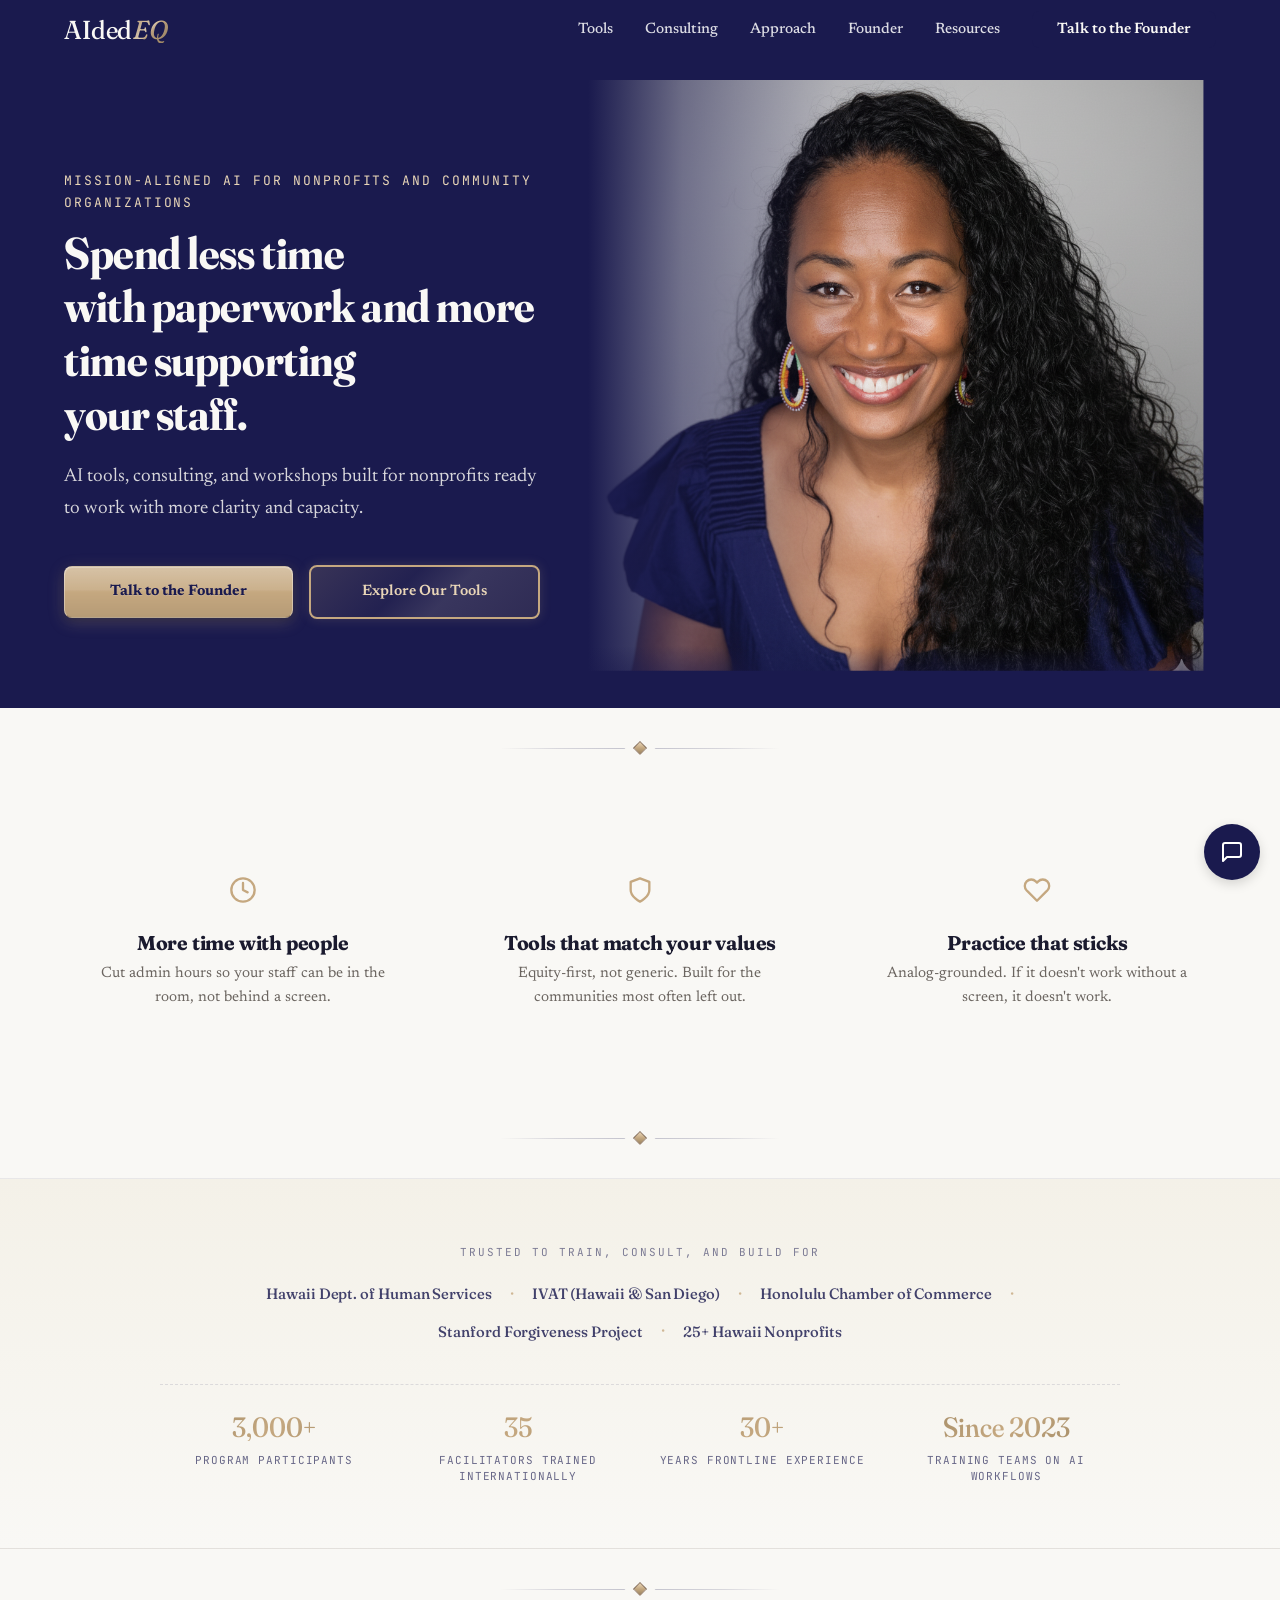
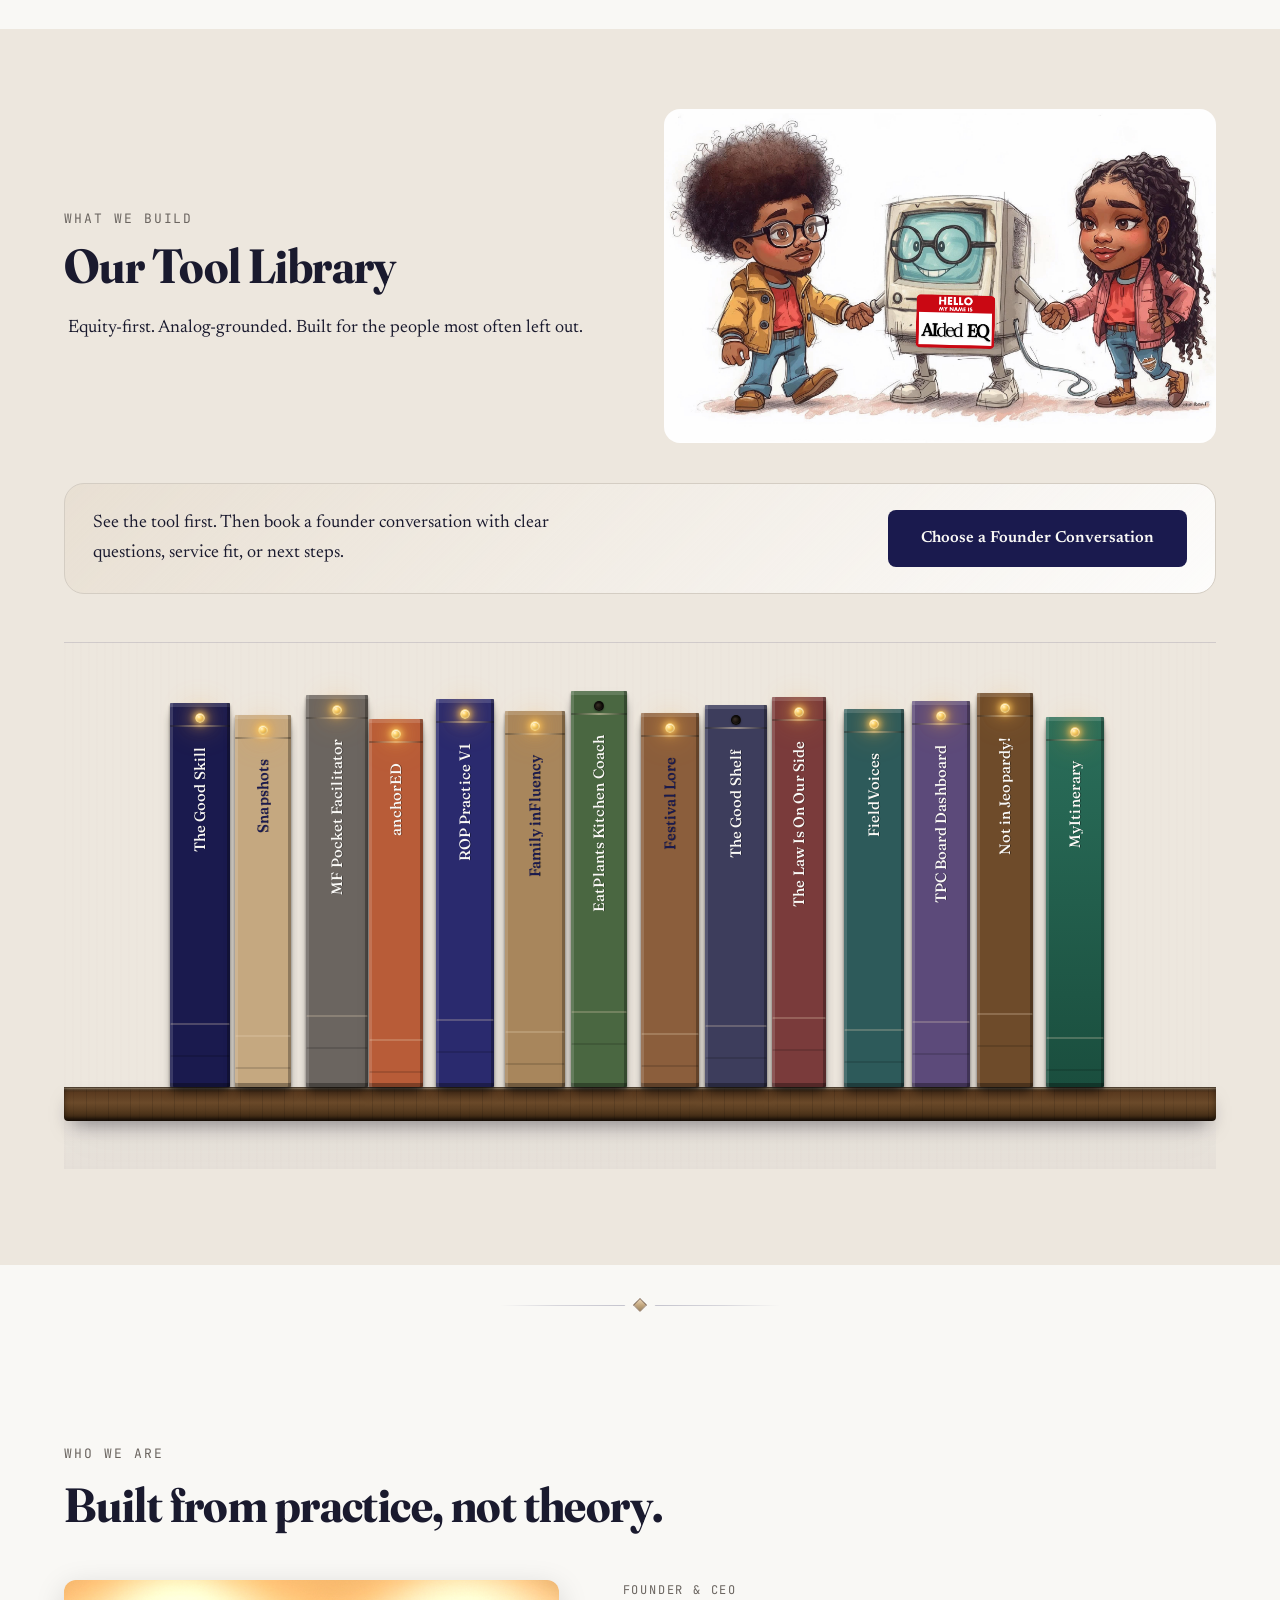
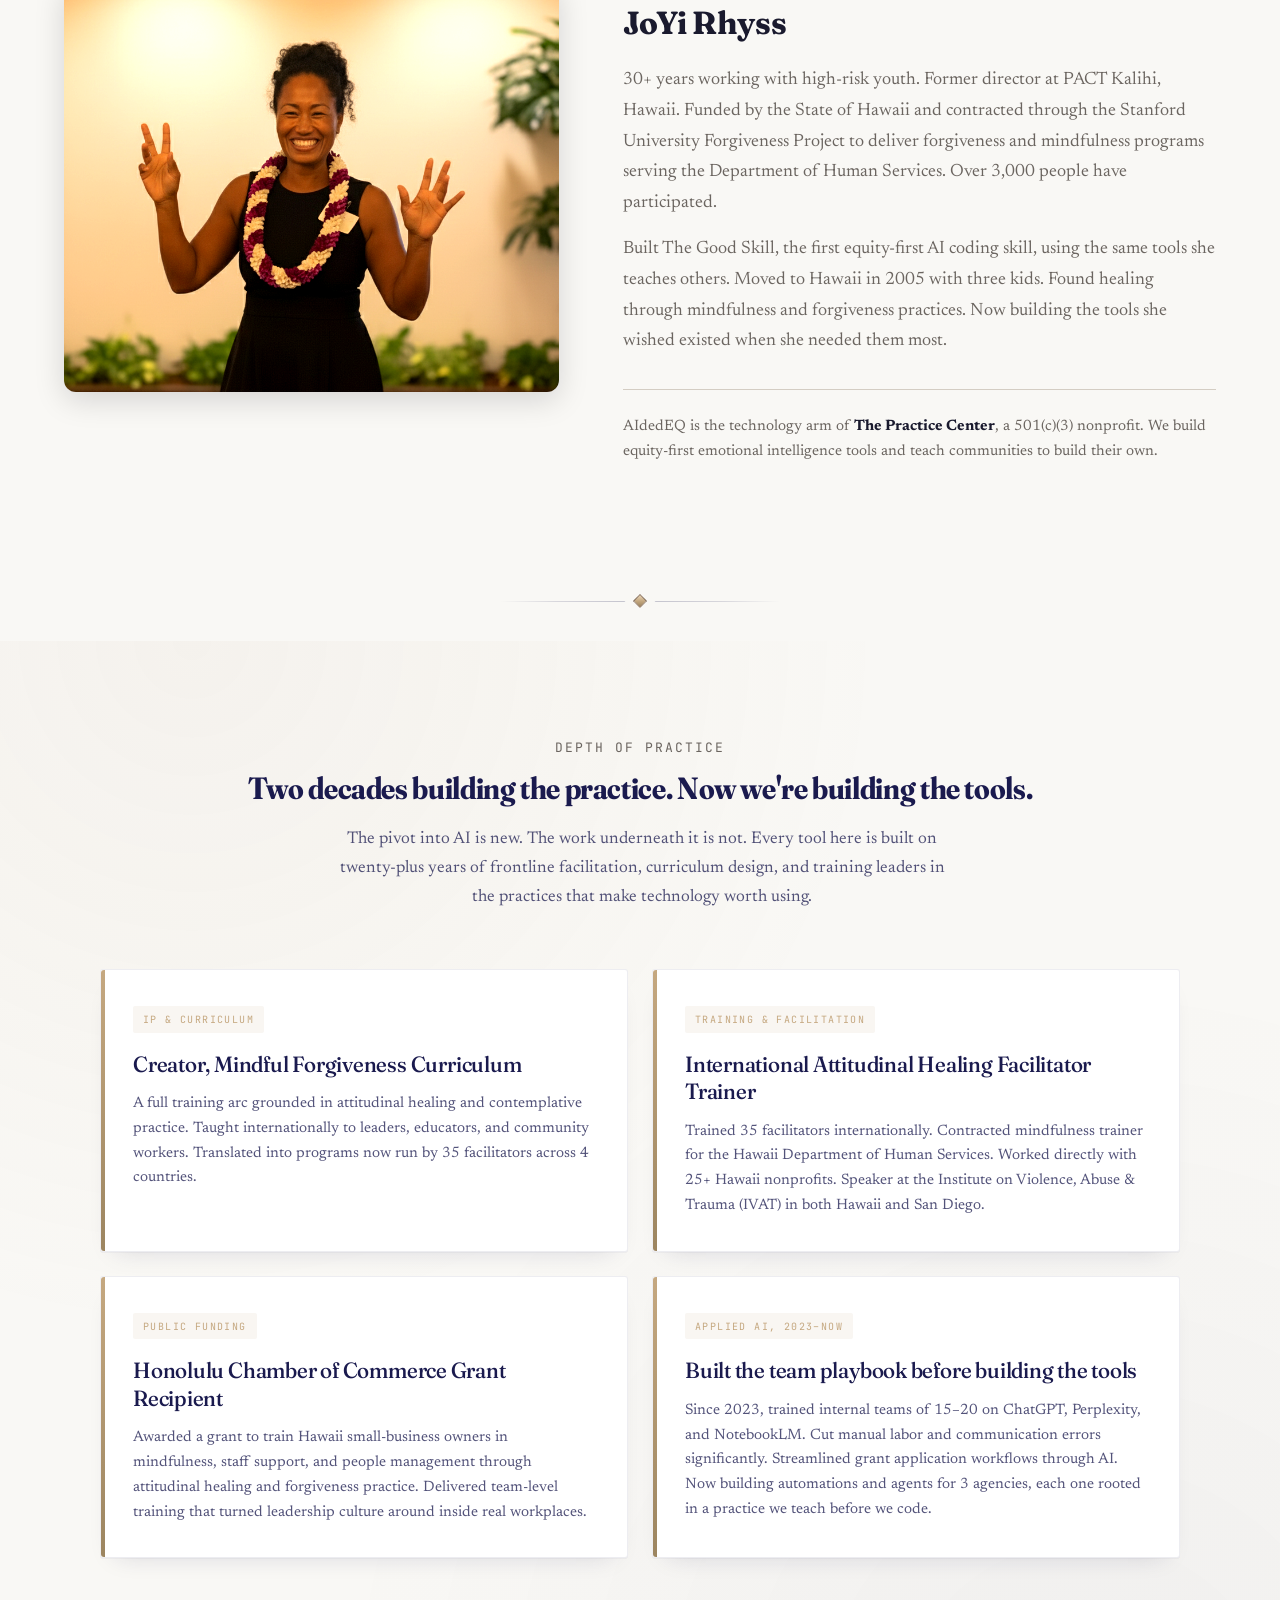
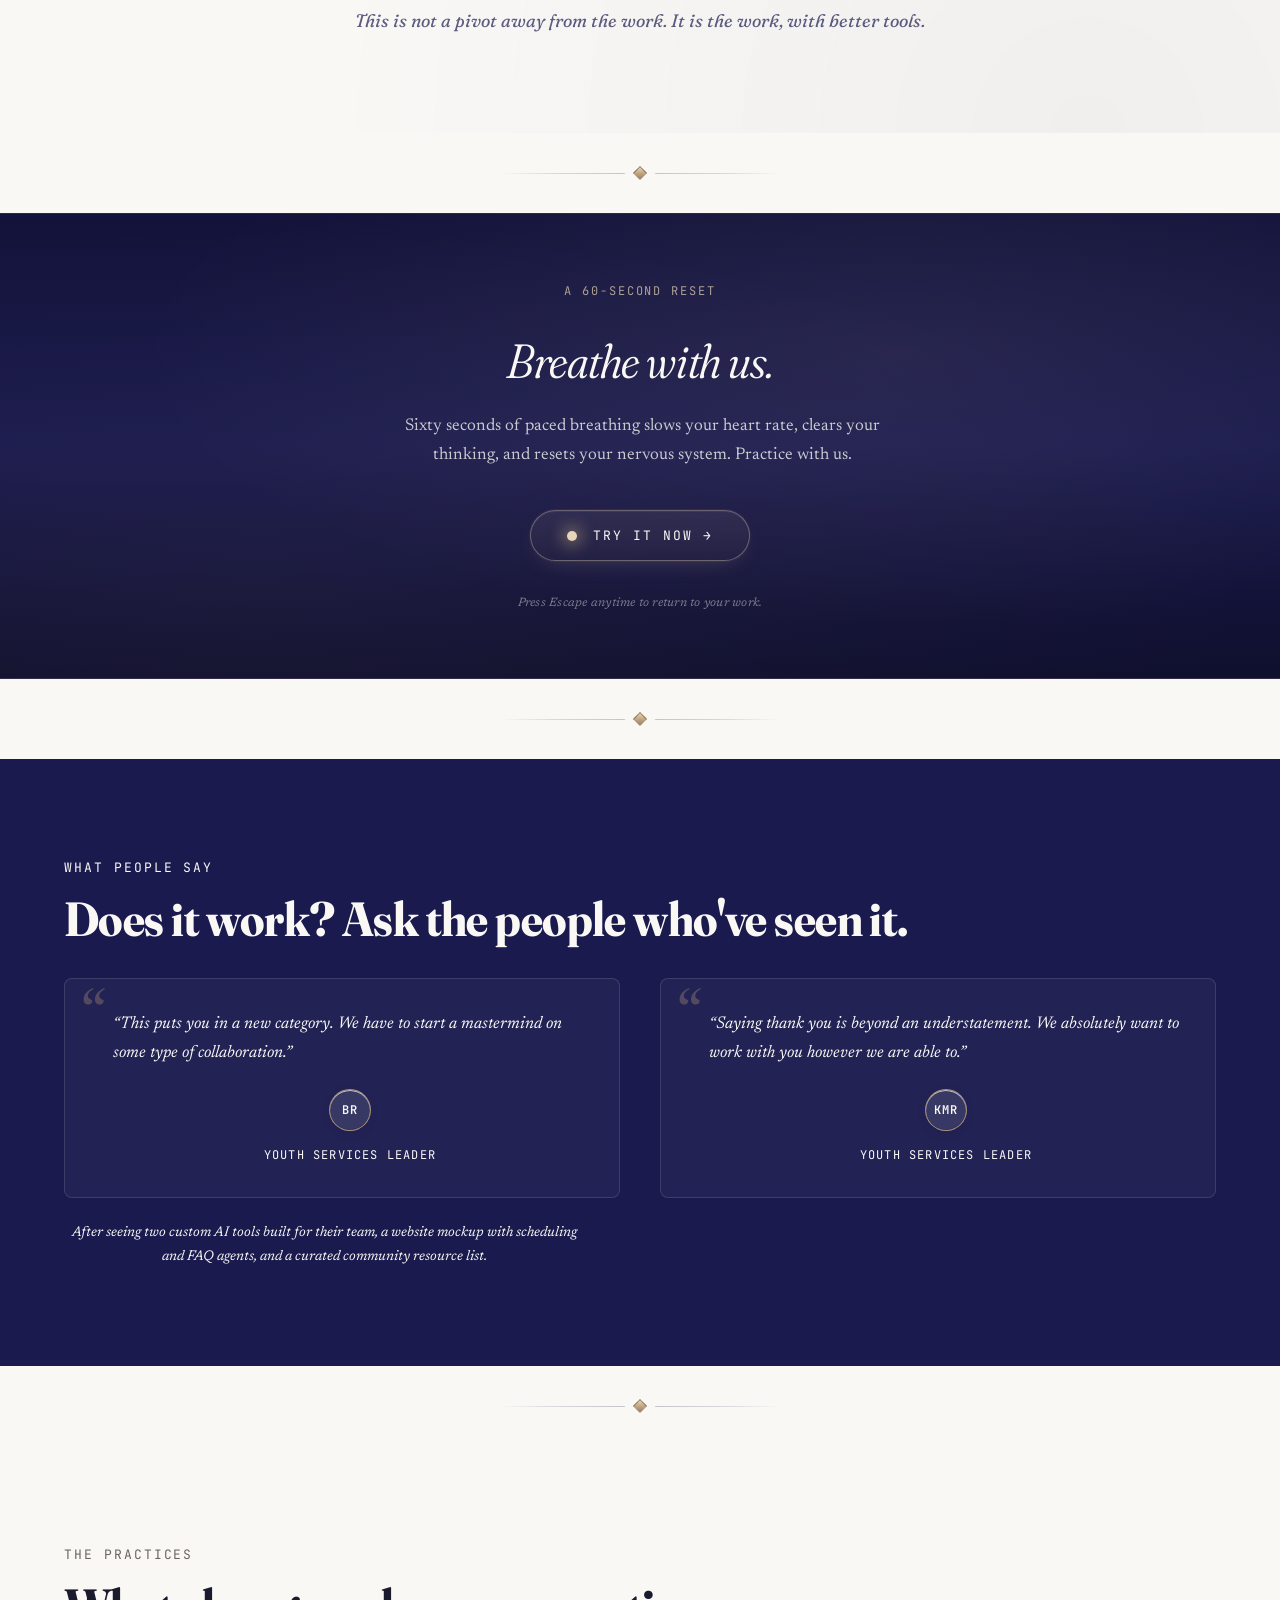
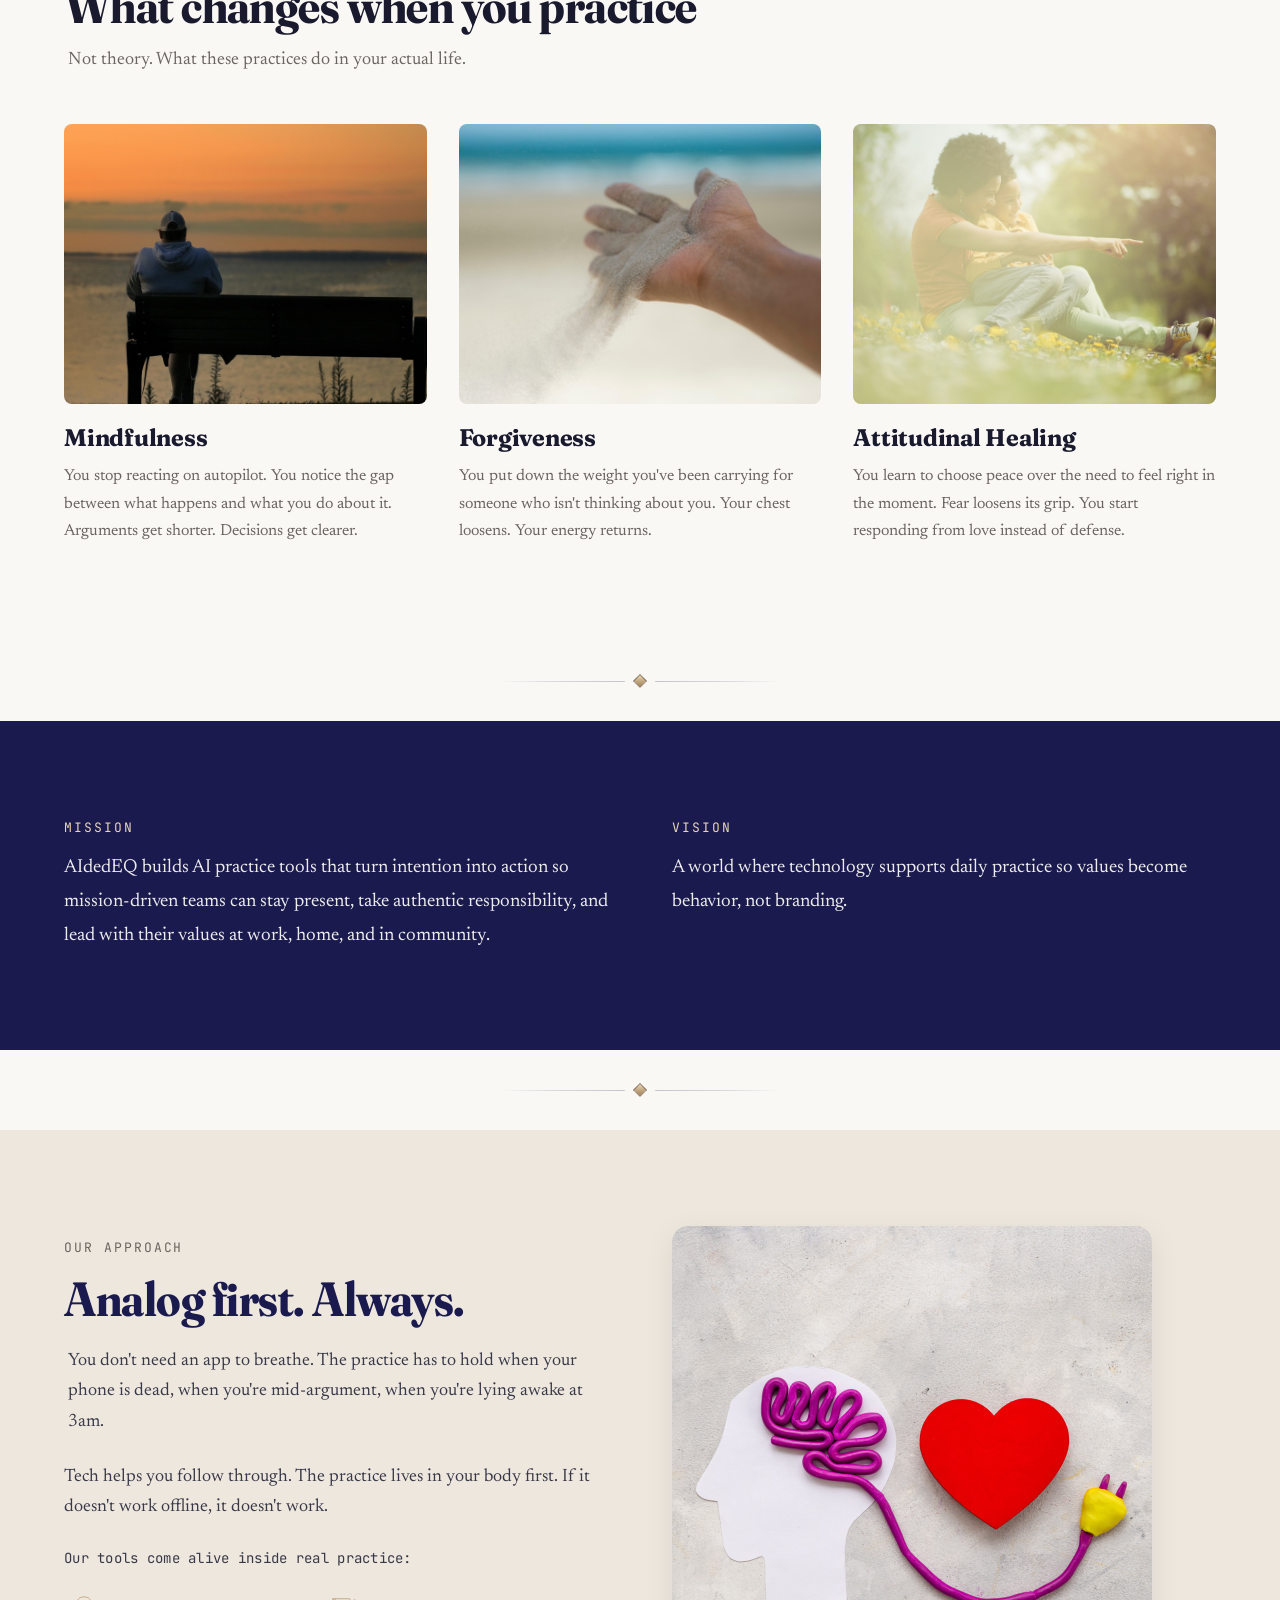
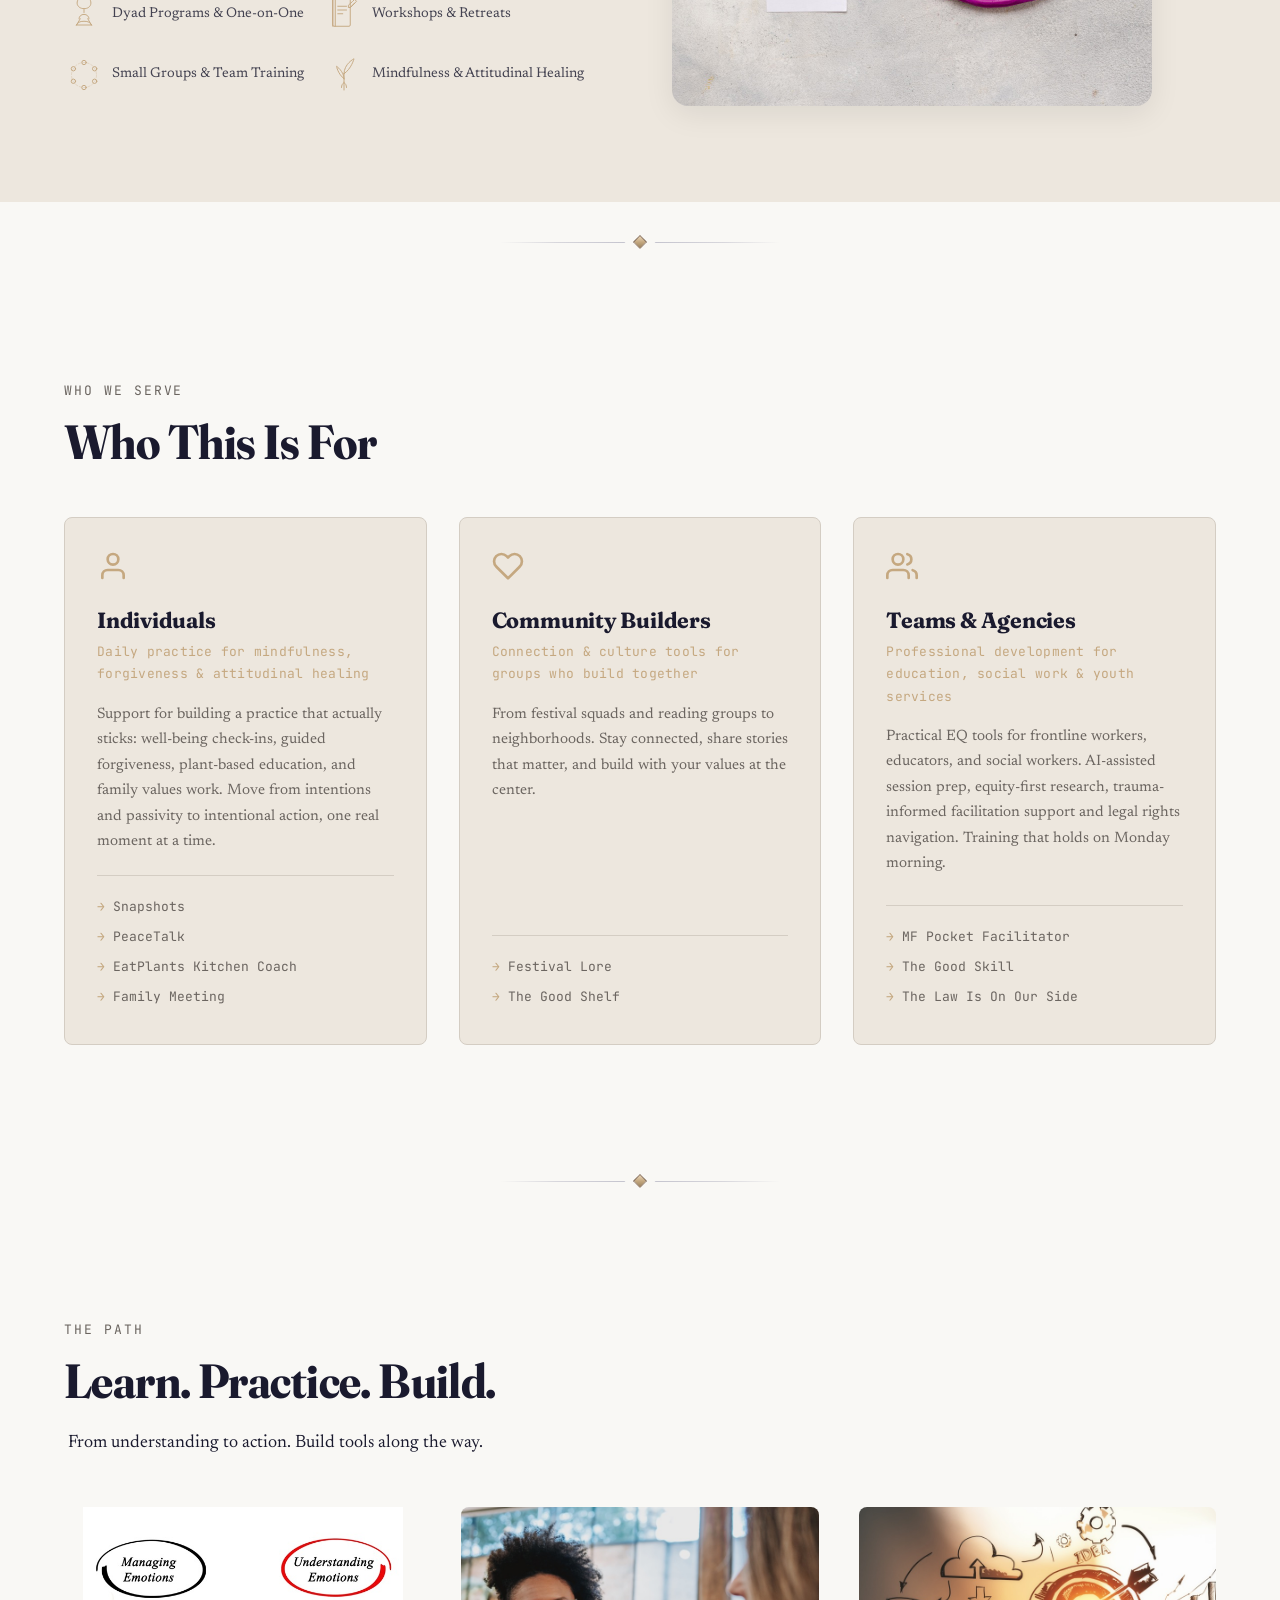
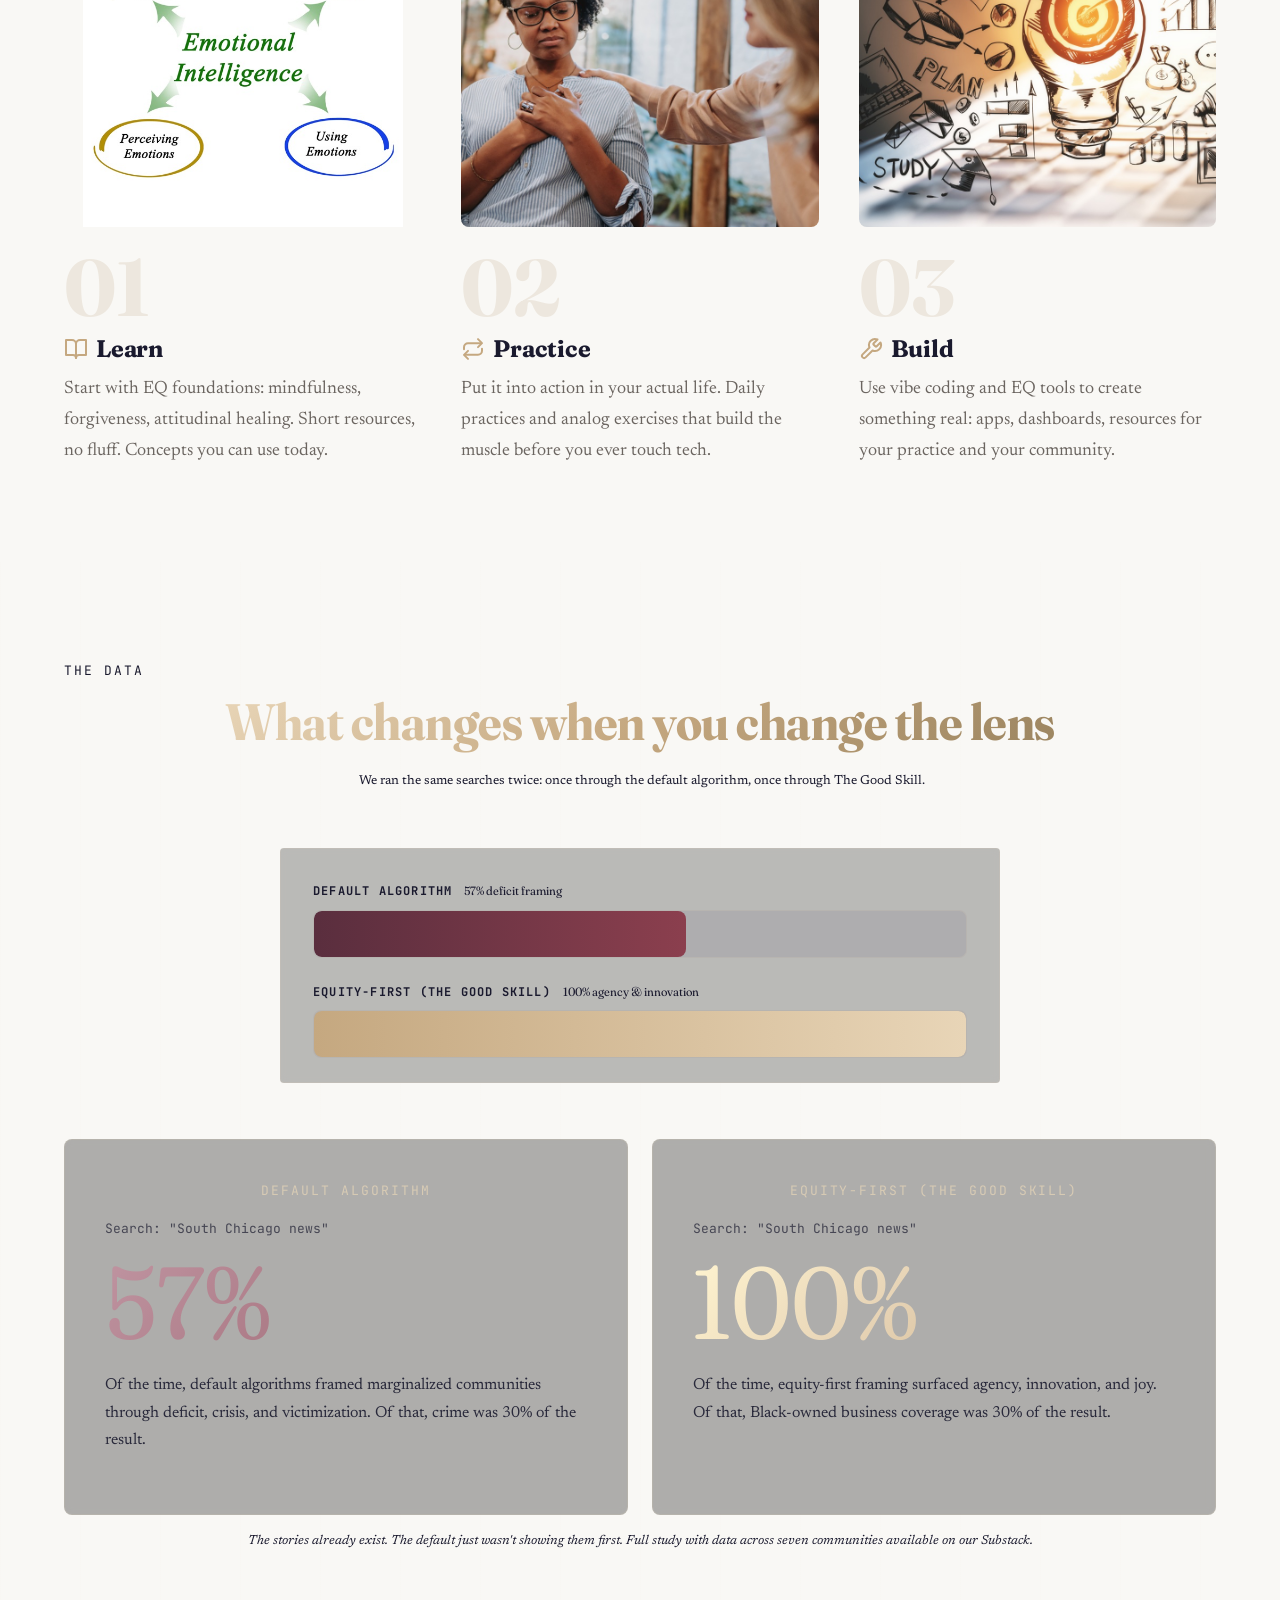
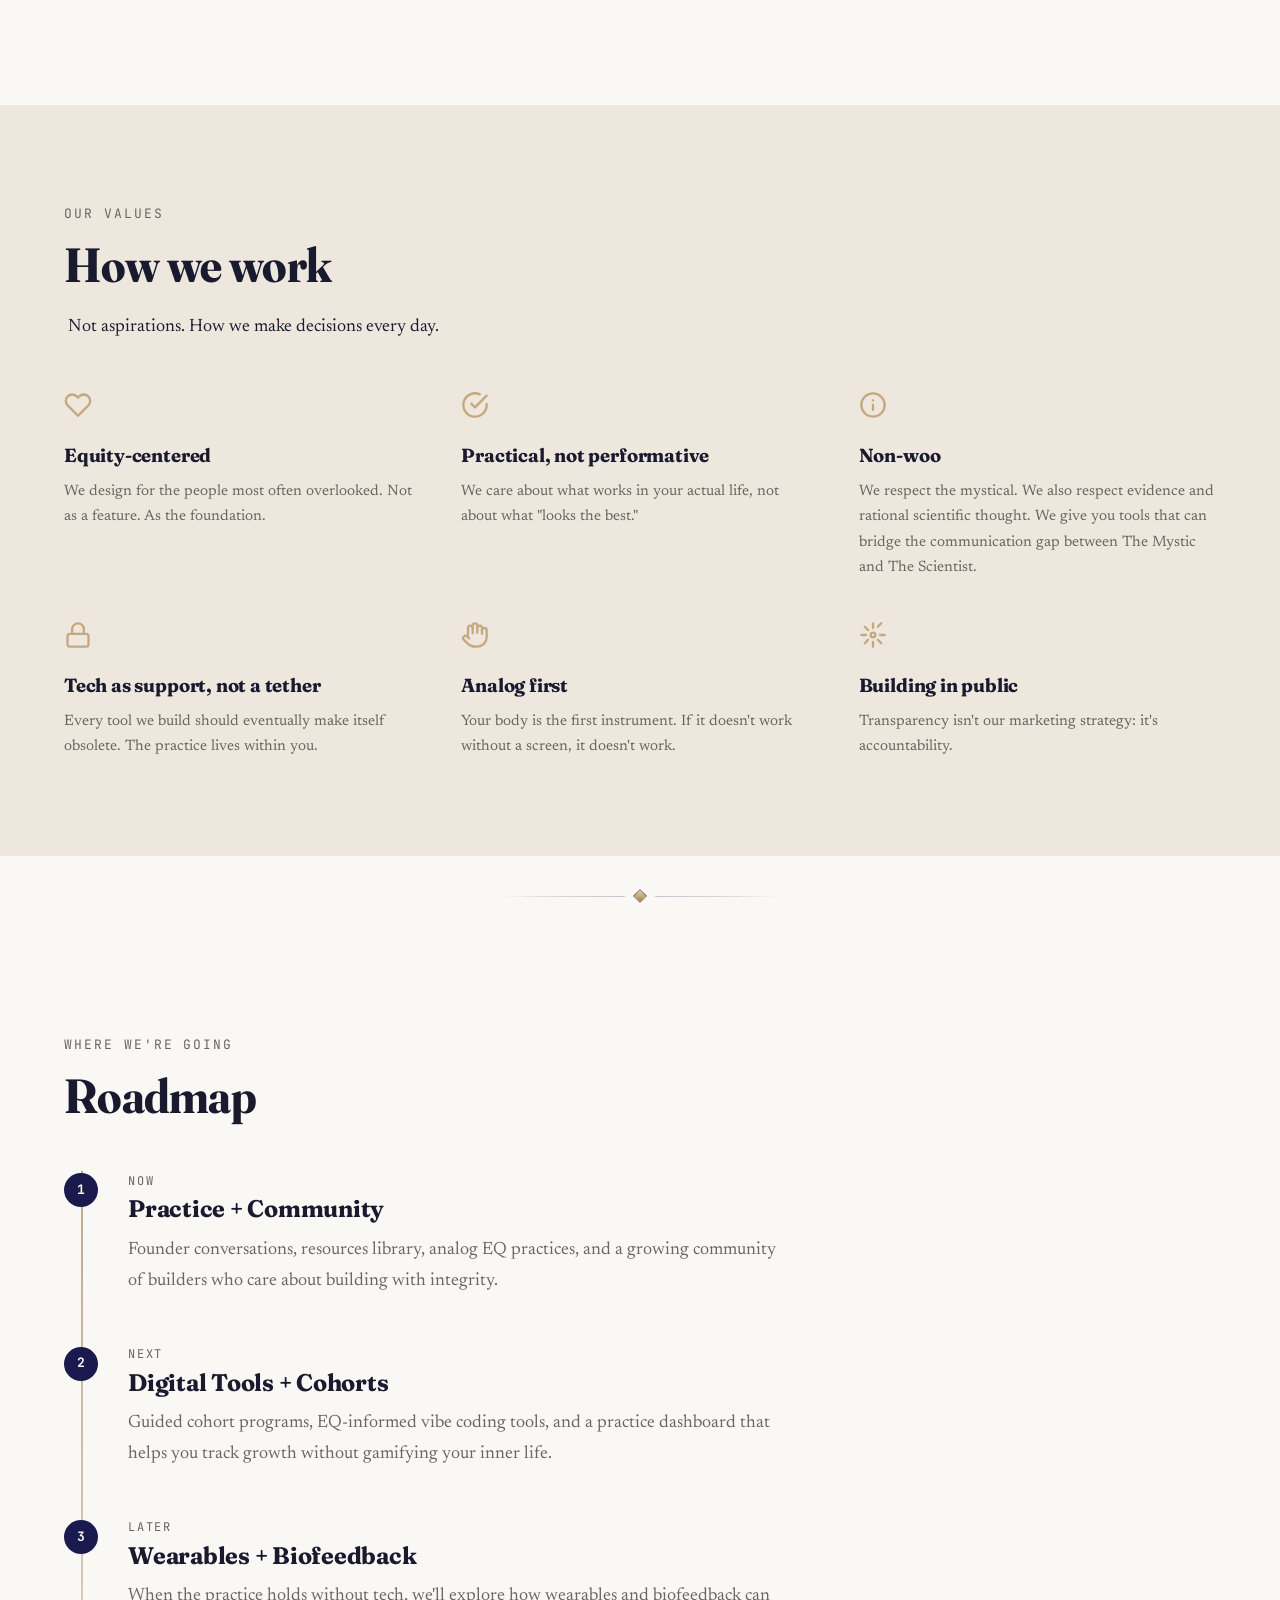
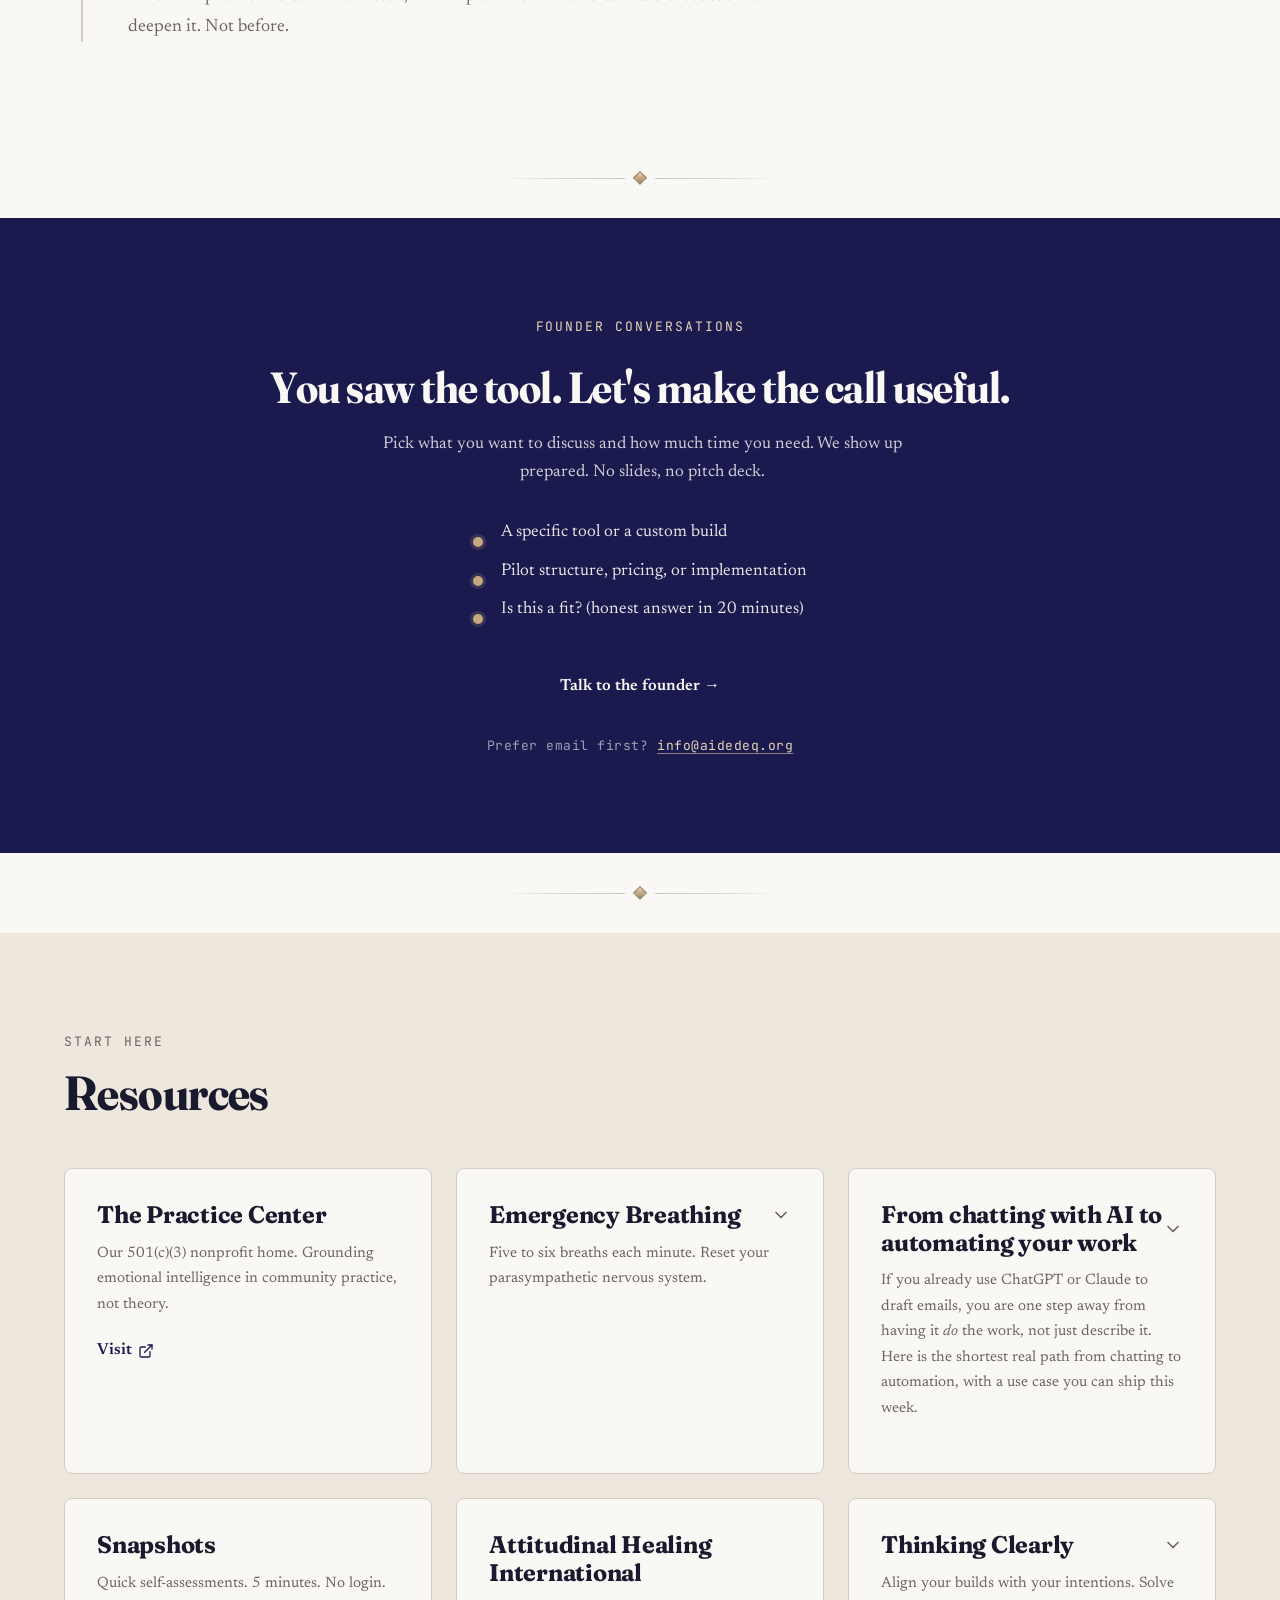
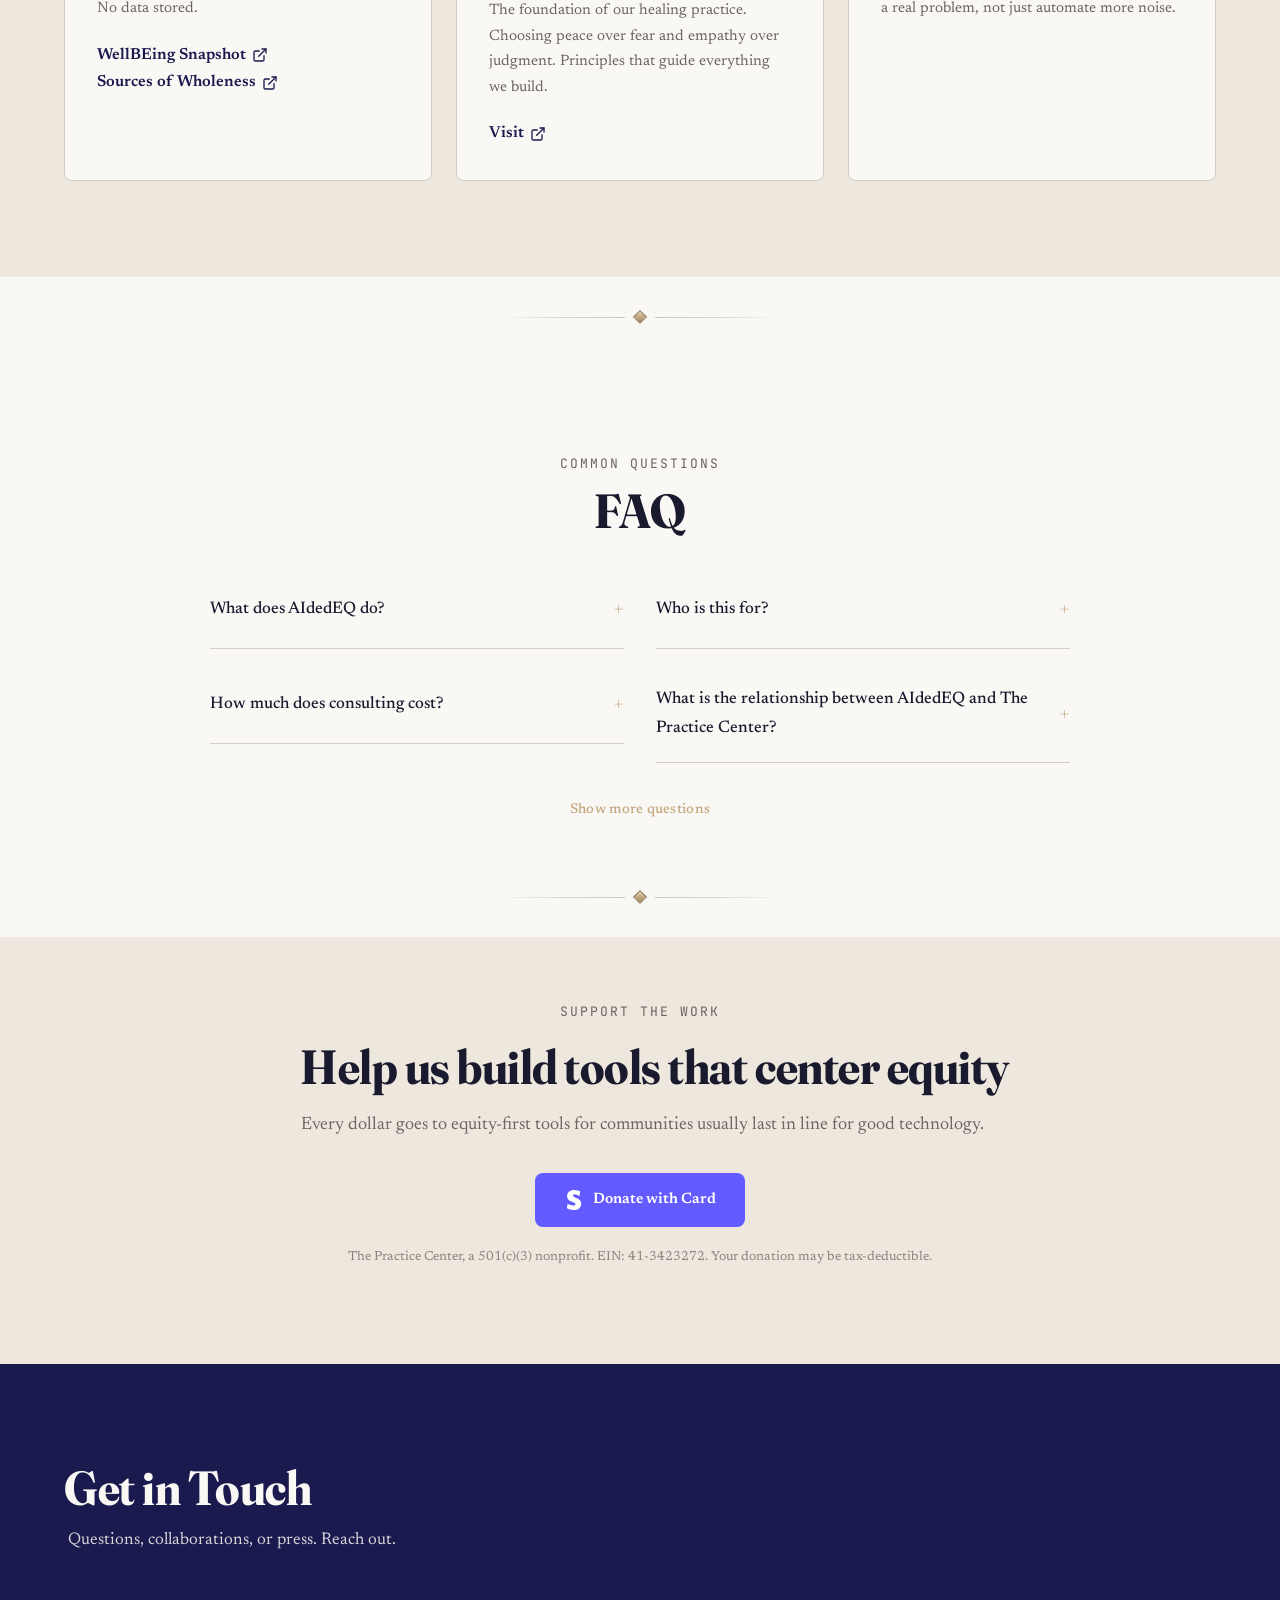
==== index.html @ e837aa36 "Reorder sections, tighten copy, polish breath/donate/bookshelf, unify fonts Restructure main page fl" ====
<!DOCTYPE html>
<html lang="en">
<head>
  <meta charset="UTF-8">
  <meta name="viewport" content="width=device-width, initial-scale=1.0">
  <title>AIdedEQ | AI Tools, Consulting &amp; Workshops for Nonprofits</title>
  <meta name="description" content="AIdedEQ builds equity-first AI tools, consulting, and workshops for nonprofits. Spend less time with paperwork and more time supporting your staff.">
  <meta name="author" content="JoYi Rhyss, AIdedEQ">
  <meta name="theme-color" content="#1a1a4e">
  <meta property="og:title" content="AIdedEQ | AI Tools, Consulting &amp; Workshops for Nonprofits">
  <meta property="og:description" content="Spend less time with paperwork and more time supporting your staff. AI tools, consulting, and workshops built for nonprofits ready to work with more clarity and capacity.">
  <meta property="og:type" content="website">
  <meta property="og:url" content="https://aidedeq.org/">
  <meta property="og:image" content="https://aidedeq.org/images/og-share.png">
  <meta property="og:image:width" content="1200">
  <meta property="og:image:height" content="630">
  <meta property="og:image:alt" content="AIdedEQ - AI tools, consulting, and workshops for nonprofits and community organizations">
  <meta property="og:site_name" content="AIdedEQ">
  <meta property="og:locale" content="en_US">
  <meta name="twitter:card" content="summary_large_image">
  <meta name="twitter:title" content="AIdedEQ | AI Tools for Nonprofits">
  <meta name="twitter:description" content="Spend less time with paperwork and more time supporting your staff. AI tools, consulting, and workshops for nonprofits and community organizations.">
  <meta name="twitter:image" content="https://aidedeq.org/images/og-share.png">
  <meta name="twitter:image:alt" content="AIdedEQ - Mission-aligned AI for nonprofits">
  <link rel="canonical" href="https://aidedeq.org/">
  <link rel="alternate" type="text/plain" href="/llms.txt" title="LLMs.txt">

  <!-- JSON-LD Structured Data for AEO / AI Agent Discovery -->
  <script type="application/ld+json">
  {
    "@context": "https://schema.org",
    "@graph": [
      {
        "@type": "Organization",
        "@id": "https://aidedeq.org/#organization",
        "name": "AIdedEQ",
        "url": "https://aidedeq.org",
        "logo": "https://aidedeq.org/images/logo-ae-light.png",
        "description": "Mission-aligned AI for nonprofits and community organizations. AIdedEQ builds practical AI tools, offers grounded consulting, and leads team workshops so leaders can spend less time with paperwork and more time supporting their staff.",
        "slogan": "Spend less time with paperwork and more time supporting your staff.",
        "founder": {
          "@type": "Person",
          "name": "JoYi Rhyss",
          "jobTitle": "Founder and CEO",
          "description": "30+ years working with high-risk youth. Former director at PACT Kalihi, Hawaii. Funded by the State of Hawaii. Contracted through the Stanford University Forgiveness Project. Over 3,000 program participants.",
          "sameAs": []
        },
        "foundingDate": "2026",
        "areaServed": "US",
        "email": "info@aidedeq.org",
        "contactPoint": {
          "@type": "ContactPoint",
          "contactType": "sales",
          "email": "info@aidedeq.org",
          "url": "https://aidedeq.org/book/",
          "availableLanguage": "English"
        },
        "sameAs": [
          "https://github.com/joyirhyss-tech"
        ],
        "parentOrganization": {
          "@type": ["Organization", "NGO"],
          "name": "The Practice Center",
          "description": "501(c)(3) nonprofit developing practice-based programs and tools for communities most often left out",
          "url": "https://thepracticecenter.org",
          "taxID": "501(c)(3)"
        },
        "knowsAbout": [
          "AI tools for nonprofits",
          "nonprofit technology consulting",
          "equity-first AI design",
          "mindful forgiveness",
          "youth development technology",
          "organizational alignment",
          "nonprofit AI automation",
          "community organizations",
          "nonprofit workshops",
          "Stanford University Forgiveness Project",
          "attitudinal healing"
        ]
      },
      {
        "@type": "WebSite",
        "@id": "https://aidedeq.org/#website",
        "url": "https://aidedeq.org",
        "name": "AIdedEQ",
        "publisher": { "@id": "https://aidedeq.org/#organization" },
        "inLanguage": "en-US"
      },
      {
        "@type": "FAQPage",
        "@id": "https://aidedeq.org/#faq",
        "mainEntity": [
          {
            "@type": "Question",
            "name": "What is AIdedEQ?",
            "acceptedAnswer": {
              "@type": "Answer",
              "text": "AIdedEQ is a company that builds AI-powered tools and provides consulting for nonprofits, schools, and mission-driven organizations. Founded by JoYi Rhyss with 30+ years of frontline youth work experience. Equity-first tools that help organizations reduce admin work so frontline staff can focus on the people they serve."
            }
          },
          {
            "@type": "Question",
            "name": "What AI tools does AIdedEQ offer for nonprofits?",
            "acceptedAnswer": {
              "@type": "Answer",
              "text": "AIdedEQ tools include The Good Skill (equity-first AI research), Snapshots (5-minute self-assessments), anchorED (AI co-pilot for youth workers), ROP Practice (rite-of-passage tool for young men), FieldVoices (feedback-to-action tool, shortlisted from 237 hackathon entries), Family inFluency (shared language learning), Not in Jeopardy! (team game builder), and more. All tools are equity-first and analog-grounded."
            }
          },
          {
            "@type": "Question",
            "name": "How much does nonprofit AI consulting cost?",
            "acceptedAnswer": {
              "@type": "Answer",
              "text": "AIdedEQ offers several consulting options: Nonprofit AI Jumpstart ($1,500 for 3 sessions including tech audit and building your first working tool), Custom Tool Build ($2,500-$5,000 including discovery, build, deployment, and 30 days support), and CEO AI Support ($500/month for weekly 1-hour sessions, month-to-month with no commitment)."
            }
          },
          {
            "@type": "Question",
            "name": "What is Mindful Forgiveness for Teams?",
            "acceptedAnswer": {
              "@type": "Answer",
              "text": "Mindful Forgiveness for Teams is a 6-week cohort workshop (12 hours total) for up to 12 participants at $2,000 per cohort. It is designed for nonprofit teams, school staff, and community organizations. A free 45-minute intro session is available for teams of 5 or more. CEU add-on available through NASW-Hawaii for $250 per cohort."
            }
          },
          {
            "@type": "Question",
            "name": "How can AI help nonprofits save time?",
            "acceptedAnswer": {
              "@type": "Answer",
              "text": "AI can cut nonprofit administrative work by 25-50%, freeing 10-20 hours per week per staff member. Grant reporting time drops 70-80%. Case note documentation drops 60-70%. Social workers currently spend 50%+ of their time on documentation and only 20% with the people they serve. AI-native nonprofits achieve 300-500% better cost-effectiveness ratios."
            }
          },
          {
            "@type": "Question",
            "name": "What makes AIdedEQ different from Salesforce or Blackbaud for nonprofits?",
            "acceptedAnswer": {
              "@type": "Answer",
              "text": "AIdedEQ is the only company combining values-based organizational work (mindfulness, forgiveness, attitudinal healing) with practical AI tools built specifically for nonprofits. Competitors like Salesforce and Blackbaud offer technology without culture work. AIdedEQ bridges both, built by someone with 30+ years of frontline experience, not a corporate tech background."
            }
          },
          {
            "@type": "Question",
            "name": "What is the Nonprofit AI Jumpstart?",
            "acceptedAnswer": {
              "@type": "Answer",
              "text": "The Nonprofit AI Jumpstart is a $1,500 package of 3 sessions completed over 2-4 weeks. Session 1 audits your current tech stack. Session 2 identifies what can be automated. Session 3 builds your first working tool. You walk away with something that works, not a report about what could work."
            }
          },
          {
            "@type": "Question",
            "name": "What is ROP Practice?",
            "acceptedAnswer": {
              "@type": "Answer",
              "text": "ROP Practice is a mobile-first rite-of-passage practice tool that helps boys and young men spot bad pressure on girls, say something real, get help, and hold their line. Organizational pilots are $1,500-$2,500 for a 4-week facilitated program including full tool access and 2 training sessions."
            }
          },
          {
            "@type": "Question",
            "name": "How do I book a call with AIdedEQ?",
            "acceptedAnswer": {
              "@type": "Answer",
              "text": "You can book a founder conversation at aidedeq.org/book/. Available times are Monday through Thursday at 1:00 PM, 2:30 PM, and 4:00 PM Central Time, and Friday at 1:00 PM and 2:30 PM Central Time. You can also email info@aidedeq.org or use the chat widget on the site."
            }
          }
        ]
      },
      {
        "@type": "Service",
        "name": "Mindful Forgiveness for Teams",
        "provider": {"@id": "https://aidedeq.org/#organization"},
        "description": "6-week cohort workshop (12 hours total) for nonprofit teams, school staff, and community organizations. Up to 12 participants per cohort.",
        "offers": {
          "@type": "Offer",
          "price": "2000",
          "priceCurrency": "USD",
          "description": "$2,000 per cohort. Free 45-minute intro for teams of 5+."
        }
      },
      {
        "@type": "Service",
        "name": "Nonprofit AI Jumpstart",
        "provider": {"@id": "https://aidedeq.org/#organization"},
        "description": "3-session consulting package: audit your tech stack, identify automations, and build your first working AI tool. Completed in 2-4 weeks.",
        "offers": {
          "@type": "Offer",
          "price": "1500",
          "priceCurrency": "USD"
        }
      },
      {
        "@type": "Service",
        "name": "Custom Tool Build",
        "provider": {"@id": "https://aidedeq.org/#organization"},
        "description": "Full discovery, build, deployment on Netlify, and 30 days of support for a custom AI tool tailored to your nonprofit's needs.",
        "offers": {
          "@type": "Offer",
          "lowPrice": "2500",
          "highPrice": "5000",
          "priceCurrency": "USD"
        }
      },
      {
        "@type": "Service",
        "name": "CEO AI Support",
        "provider": {"@id": "https://aidedeq.org/#organization"},
        "description": "Weekly 1-hour AI strategy session with the Director of AIdedEQ. Month-to-month, no commitment required.",
        "offers": {
          "@type": "Offer",
          "price": "500",
          "priceCurrency": "USD",
          "description": "$500/month, cancel anytime"
        }
      },
      {
        "@type": "Service",
        "name": "ROP Practice Pilots",
        "provider": {"@id": "https://aidedeq.org/#organization"},
        "description": "4-week facilitated pilot of the ROP Practice tool for youth-serving organizations. Includes full tool access, 2 training sessions, and feedback cycle.",
        "offers": {
          "@type": "Offer",
          "lowPrice": "1500",
          "highPrice": "2500",
          "priceCurrency": "USD"
        }
      },
      {
        "@type": "SoftwareApplication",
        "name": "The Good Skill",
        "applicationCategory": "ResearchApplication",
        "description": "Equity-first AI research tool that centers marginalized voices. Every search starts at the margins. Runs equity footprint checks and generates representation gap reports.",
        "offers": {"@type": "Offer", "price": "0", "priceCurrency": "USD"},
        "operatingSystem": "Web",
        "url": "https://github.com/joyirhyss-tech/TPC-AIded-EQ"
      },
      {
        "@type": "SoftwareApplication",
        "name": "anchorED",
        "applicationCategory": "EducationalApplication",
        "description": "AI co-pilot for youth workers. Session planning, crisis support, mindfulness tools, worker check-ins, and activities library.",
        "operatingSystem": "Web",
        "url": "https://anchoredpractice.org/"
      },
      {
        "@type": "SoftwareApplication",
        "name": "FieldVoices",
        "applicationCategory": "BusinessApplication",
        "description": "Turns team feedback into themes, themes into shared action, and action into trust. Shortlisted from 237 global hackathon submissions.",
        "operatingSystem": "Web",
        "url": "https://fieldvoices.netlify.app/"
      },
      {
        "@type": "SoftwareApplication",
        "name": "ROP Practice",
        "applicationCategory": "EducationalApplication",
        "description": "Rite-of-passage practice tool helping boys and young men spot harm, speak up, get help, and hold their line.",
        "operatingSystem": "Web",
        "url": "https://rop-practices-v1.netlify.app/"
      },
      {
        "@type": "SoftwareApplication",
        "name": "Not in Jeopardy!",
        "applicationCategory": "GameApplication",
        "description": "Custom Jeopardy-style game builder for team-building, onboarding, and training. Incorporate everything your organization is about.",
        "operatingSystem": "Web",
        "url": "https://not-in-jeopardy-production.up.railway.app/"
      }
    ]
  }
  </script>
  <link rel="preconnect" href="https://fonts.googleapis.com">
  <link rel="preconnect" href="https://fonts.gstatic.com" crossorigin>
  <link href="https://fonts.googleapis.com/css2?family=Fraunces:ital,opsz,wght,SOFT@0,9..144,300..500,20..100;1,9..144,300..500,20..100&family=Newsreader:ital,opsz,wght@0,6..72,300..700;1,6..72,300..700&family=JetBrains+Mono:wght@400;500&family=Caveat:wght@400;500&display=swap" rel="stylesheet" media="print" onload="this.media='all'">
  <link rel="stylesheet" href="css/styles.css?v=24">
  <link rel="icon" href="images/logo-ae-light.png" type="image/png">
</head>
<body>

  <a href="#main-content" class="skip-to-content">Skip to main content</a>

  <form name="contact" data-netlify="true" netlify-honeypot="bot-field" hidden>
    <input type="text" name="name">
    <input type="email" name="email">
    <input type="text" name="interest">
    <textarea name="message"></textarea>
    <input type="text" name="bot-field">
  </form>

  <form name="founder-conversation" data-netlify="true" netlify-honeypot="bot-field" hidden>
    <input type="text" name="tool_topic">
    <input type="text" name="selected_reason">
    <input type="text" name="selected_duration">
    <input type="text" name="selected_slot">
    <input type="text" name="selected_slot_start">
    <input type="text" name="selected_slot_end">
    <input type="text" name="subject_line">
    <input type="text" name="name">
    <input type="email" name="email">
    <input type="text" name="organization">
    <input type="text" name="role">
    <textarea name="message"></textarea>
    <input type="text" name="bot-field">
  </form>

  <!-- ===== NAVBAR ===== -->
  <header class="navbar" id="navbar">
    <div class="container">
      <a href="#hero" class="navbar-brand navbar-brand-text" aria-label="AIdedEQ home">
        <span class="brand-aided">AIded</span><span class="brand-eq">EQ</span>
      </a>
      <nav>
        <ul class="navbar-links">
          <li><a href="#tools">Tools</a></li>
          <li><a href="#sessions">Consulting</a></li>
          <li><a href="#approach">Approach</a></li>
          <li><a href="#about">Founder</a></li>
          <li><a href="#resources">Resources</a></li>
          <li><a href="/book/" class="btn-get-started">Talk to the Founder</a></li>
        </ul>
      </nav>
      <button class="hamburger" id="hamburger" aria-label="Toggle menu">
        <span></span>
        <span></span>
        <span></span>
      </button>
    </div>
  </header>

  <!-- Sticky floating CTA — appears after user scrolls past the hero -->
  <a href="/book/" class="sticky-cta" id="sticky-cta" aria-label="Talk to the Founder">
    Talk to the Founder
  </a>

  <!-- Mobile Nav Overlay -->
  <div class="mobile-nav" id="mobile-nav">
    <a href="#tools" class="mobile-nav-link">Tools</a>
    <a href="#sessions" class="mobile-nav-link">Consulting</a>
    <a href="#approach" class="mobile-nav-link">Approach</a>
    <a href="#about" class="mobile-nav-link">Founder</a>
    <a href="#resources" class="mobile-nav-link">Resources</a>
    <a href="/book/" class="btn-primary">Talk to the Founder</a>
  </div>

  <main id="main-content">

    <section id="hero">
      <div class="container">
        <div class="hero-grid">
          <div class="hero-content fade-in">
            <span class="section-label">Mission-aligned AI for nonprofits and community organizations</span>
            <h1>Spend less time with&nbsp;paperwork and more time supporting your&nbsp;staff.</h1>
            <p>AI tools, consulting, and workshops built for nonprofits ready to work with more clarity and&nbsp;capacity.</p>
            <div class="hero-buttons">
              <a href="/book/" class="btn-primary btn-glossy">Talk to the Founder</a>
              <a href="#tools" class="btn-outline btn-gold">Explore Our Tools</a>
            </div>
            <p class="hero-proof">
              <span class="hero-proof-dot" aria-hidden="true"></span>
              Trusted by Hawaii DHS, 25+ nonprofits, and IVAT &middot; Creator of the Mindful Forgiveness Curriculum &middot; 35 facilitators trained across 4 countries
            </p>
          </div>
          <div class="hero-image fade-in">
            <div class="hero-image-frame">
              <img src="images/founder.png" alt="JoYi Rhyss, Founder of AIdedEQ" class="hero-founder-photo">
            </div>
          </div>
        </div>
      </div>
    </section>

    <hr class="section-divider">

<section id="value-stack" class="value-stack">
      <div class="container">
        <div class="value-stack-grid fade-in">
          <div class="value-stack-item">
            <div class="value-stack-icon">
              <svg xmlns="http://www.w3.org/2000/svg" width="28" height="28" viewBox="0 0 24 24" fill="none" stroke="currentColor" stroke-width="2" stroke-linecap="round" stroke-linejoin="round"><circle cx="12" cy="12" r="10"/><polyline points="12 6 12 12 16 14"/></svg>
            </div>
            <h3>More time with people</h3>
            <p>Cut admin hours so your staff can be in the room, not behind a screen.</p>
          </div>
          <div class="value-stack-item">
            <div class="value-stack-icon">
              <svg xmlns="http://www.w3.org/2000/svg" width="28" height="28" viewBox="0 0 24 24" fill="none" stroke="currentColor" stroke-width="2" stroke-linecap="round" stroke-linejoin="round"><path d="M12 22s8-4 8-10V5l-8-3-8 3v7c0 6 8 10 8 10z"/></svg>
            </div>
            <h3>Tools that match your values</h3>
            <p>Equity-first, not generic. Built for the communities most often left out.</p>
          </div>
          <div class="value-stack-item">
            <div class="value-stack-icon">
              <svg xmlns="http://www.w3.org/2000/svg" width="28" height="28" viewBox="0 0 24 24" fill="none" stroke="currentColor" stroke-width="2" stroke-linecap="round" stroke-linejoin="round"><path d="M20.84 4.61a5.5 5.5 0 0 0-7.78 0L12 5.67l-1.06-1.06a5.5 5.5 0 0 0-7.78 7.78l1.06 1.06L12 21.23l7.78-7.78 1.06-1.06a5.5 5.5 0 0 0 0-7.78z"/></svg>
            </div>
            <h3>Practice that sticks</h3>
            <p>Analog-grounded. If it doesn't work without a screen, it doesn't work.</p>
          </div>
        </div>
      </div>
    </section>

    <hr class="section-divider">

<section id="credentials" class="credentials-bar">
      <div class="container">
        <span class="credentials-eyebrow">Trusted to train, consult, and build for</span>
        <div class="credentials-logos fade-in">
          <span class="credentials-logo">Hawaii Dept. of Human Services</span>
          <span class="credentials-logo-sep">&bull;</span>
          <span class="credentials-logo">IVAT (Hawaii &amp; San Diego)</span>
          <span class="credentials-logo-sep">&bull;</span>
          <span class="credentials-logo">Honolulu Chamber of Commerce</span>
          <span class="credentials-logo-sep">&bull;</span>
          <span class="credentials-logo">Stanford Forgiveness Project</span>
          <span class="credentials-logo-sep">&bull;</span>
          <span class="credentials-logo">25+ Hawaii Nonprofits</span>
        </div>
        <div class="credentials-grid fade-in">
          <div class="credential">
            <span class="credential-number">3,000+</span>
            <span class="credential-label">Program Participants</span>
          </div>
          <div class="credential">
            <span class="credential-number">35</span>
            <span class="credential-label">Facilitators Trained Internationally</span>
          </div>
          <div class="credential">
            <span class="credential-number">30+</span>
            <span class="credential-label">Years Frontline Experience</span>
          </div>
          <div class="credential">
            <span class="credential-number">Since 2023</span>
            <span class="credential-label">Training Teams on AI Workflows</span>
          </div>
        </div>
      </div>
    </section>

    <hr class="section-divider">

<section id="tools" class="section-padding">
      <div class="container">
        <div class="tools-intro-grid fade-in">
          <div class="tools-intro-text">
            <span class="section-label">What We Build</span>
            <h2>Our Tool Library</h2>
            <p>Equity-first. Analog-grounded. Built for the people most often left out.</p>
          </div>
          <div class="tools-intro-image">
            <img src="images/hero-bc-front.png" alt="AIded EQ illustration showing diverse people connecting through technology" loading="lazy">
          </div>
        </div>
        <div class="tool-library-cta fade-in">
          <p>See the tool first. Then book a founder conversation with clear questions, service fit, or next steps.</p>
          <a href="/book/" class="btn-primary">Choose a Founder Conversation</a>
        </div>
        <div class="bookshelf fade-in" role="list" aria-label="Our tools displayed as books on a shelf">
          <div class="bookshelf-books">
            <!-- 1. The Good Skill -->
            <div class="book" data-book="0" role="listitem">
              <button class="book-spine" aria-expanded="false" aria-controls="book-detail-0">
                <span class="book-spine-dot book-spine-dot--live"></span>
                <span class="book-spine-title">The Good Skill</span>
                <span class="book-spine-band"></span>
              </button>
              <div class="book-detail" id="book-detail-0" aria-hidden="true">
                <div class="book-detail-inner">
                  <button class="book-detail-close" aria-label="Close">&times;</button>
                  <div class="book-detail-header">
                    <h3>The Good Skill</h3>
                    <span class="badge badge-live">Live</span>
                  </div>
                  <p>An equity-first research tool for AI coding assistants. Every search starts at the margins as its default. Centers marginalized voices, runs equity footprint checks, and generates representation gap reports. Free and open source.</p>
                  <a href="https://github.com/joyirhyss-tech/TPC-AIded-EQ" target="_blank" rel="noopener noreferrer" class="tool-card-link">GitHub <svg xmlns="http://www.w3.org/2000/svg" width="16" height="16" viewBox="0 0 24 24" fill="none" stroke="currentColor" stroke-width="2" stroke-linecap="round" stroke-linejoin="round"><path d="M18 13v6a2 2 0 0 1-2 2H5a2 2 0 0 1-2-2V8a2 2 0 0 1 2-2h6"/><polyline points="15 3 21 3 21 9"/><line x1="10" y1="14" x2="21" y2="3"/></svg></a>
                </div>
              </div>
            </div>
            <!-- 2. Snapshots -->
            <div class="book" data-book="1" role="listitem">
              <button class="book-spine" aria-expanded="false" aria-controls="book-detail-1">
                <span class="book-spine-dot book-spine-dot--live"></span>
                <span class="book-spine-title">Snapshots</span>
                <span class="book-spine-band"></span>
              </button>
              <div class="book-detail" id="book-detail-1" aria-hidden="true">
                <div class="book-detail-inner">
                  <button class="book-detail-close" aria-label="Close">&times;</button>
                  <div class="book-detail-header">
                    <h3>Snapshots</h3>
                    <span class="badge badge-live">Live</span>
                  </div>
                  <p>Quick, private self-assessments. See where you are right now and what supports you most. Five minutes. No login. No data stored.</p>
                  <a href="https://wellbeingsnapshot.lovable.app/" target="_blank" rel="noopener noreferrer" class="tool-card-link">WellBEing Snapshot <svg xmlns="http://www.w3.org/2000/svg" width="16" height="16" viewBox="0 0 24 24" fill="none" stroke="currentColor" stroke-width="2" stroke-linecap="round" stroke-linejoin="round"><path d="M18 13v6a2 2 0 0 1-2 2H5a2 2 0 0 1-2-2V8a2 2 0 0 1 2-2h6"/><polyline points="15 3 21 3 21 9"/><line x1="10" y1="14" x2="21" y2="3"/></svg></a>
                  <a href="https://sources-wholeness.lovable.app/" target="_blank" rel="noopener noreferrer" class="tool-card-link">Sources of Wholeness <svg xmlns="http://www.w3.org/2000/svg" width="16" height="16" viewBox="0 0 24 24" fill="none" stroke="currentColor" stroke-width="2" stroke-linecap="round" stroke-linejoin="round"><path d="M18 13v6a2 2 0 0 1-2 2H5a2 2 0 0 1-2-2V8a2 2 0 0 1 2-2h6"/><polyline points="15 3 21 3 21 9"/><line x1="10" y1="14" x2="21" y2="3"/></svg></a>
                </div>
              </div>
            </div>
            <!-- 3. MF Pocket Facilitator -->
            <div class="book" data-book="2" role="listitem">
              <button class="book-spine" aria-expanded="false" aria-controls="book-detail-2">
                <span class="book-spine-dot book-spine-dot--live"></span>
                <span class="book-spine-title">MF Pocket Facilitator</span>
                <span class="book-spine-band"></span>
              </button>
              <div class="book-detail" id="book-detail-2" aria-hidden="true">
                <div class="book-detail-inner">
                  <button class="book-detail-close" aria-label="Close">&times;</button>
                  <div class="book-detail-header">
                    <h3>MF Pocket Facilitator</h3>
                    <span class="badge badge-dev">In Development</span>
                  </div>
                  <p>An AI assistant for frontline youth workers. Session prep, curriculum reference, guided reflection. Built by a facilitator with 30+ years in the room. Trauma-informed and presence-focused.</p>
                  <a href="https://forgivenessai.org" target="_blank" rel="noopener noreferrer" class="tool-card-link">Demo <svg xmlns="http://www.w3.org/2000/svg" width="16" height="16" viewBox="0 0 24 24" fill="none" stroke="currentColor" stroke-width="2" stroke-linecap="round" stroke-linejoin="round"><path d="M18 13v6a2 2 0 0 1-2 2H5a2 2 0 0 1-2-2V8a2 2 0 0 1 2-2h6"/><polyline points="15 3 21 3 21 9"/><line x1="10" y1="14" x2="21" y2="3"/></svg></a>
                </div>
              </div>
            </div>
            <!-- 4. anchorED -->
            <div class="book" data-book="3" role="listitem">
              <button class="book-spine" aria-expanded="false" aria-controls="book-detail-3">
                <span class="book-spine-dot book-spine-dot--live"></span>
                <span class="book-spine-title">anchorED</span>
                <span class="book-spine-band"></span>
              </button>
              <div class="book-detail" id="book-detail-3" aria-hidden="true">
                <div class="book-detail-inner">
                  <button class="book-detail-close" aria-label="Close">&times;</button>
                  <div class="book-detail-header">
                    <h3>anchorED</h3>
                    <span class="badge badge-live">Live</span>
                  </div>
                  <p>An AI co-pilot for youth workers. Session planning, crisis support, mindfulness tools, worker check-ins, and an activities library — all built for the people doing the work in the room.</p>
                  <a href="https://anchoredpractice.org/" target="_blank" rel="noopener noreferrer" class="tool-card-link">Try anchorED <svg xmlns="http://www.w3.org/2000/svg" width="16" height="16" viewBox="0 0 24 24" fill="none" stroke="currentColor" stroke-width="2" stroke-linecap="round" stroke-linejoin="round"><path d="M18 13v6a2 2 0 0 1-2 2H5a2 2 0 0 1-2-2V8a2 2 0 0 1 2-2h6"/><polyline points="15 3 21 3 21 9"/><line x1="10" y1="14" x2="21" y2="3"/></svg></a>
                </div>
              </div>
            </div>
            <!-- 5. ROP Practice V1 -->
            <div class="book" data-book="4" role="listitem">
              <button class="book-spine" aria-expanded="false" aria-controls="book-detail-4">
                <span class="book-spine-dot book-spine-dot--live"></span>
                <span class="book-spine-title">ROP Practice V1</span>
                <span class="book-spine-band"></span>
              </button>
              <div class="book-detail" id="book-detail-4" aria-hidden="true">
                <div class="book-detail-inner">
                  <button class="book-detail-close" aria-label="Close">&times;</button>
                  <div class="book-detail-header">
                    <h3>ROP Practice V1</h3>
                    <span class="badge badge-live">Live</span>
                  </div>
                  <p>Practice what to say before the real moment hits. A rite-of-passage practice tool that helps boys and young men spot bad pressure on girls, say something real, get help, and hold their line.</p>
                  <a href="https://rop-practices-v1.netlify.app/" target="_blank" rel="noopener noreferrer" class="tool-card-link">Open App <svg xmlns="http://www.w3.org/2000/svg" width="16" height="16" viewBox="0 0 24 24" fill="none" stroke="currentColor" stroke-width="2" stroke-linecap="round" stroke-linejoin="round"><path d="M18 13v6a2 2 0 0 1-2 2H5a2 2 0 0 1-2-2V8a2 2 0 0 1 2-2h6"/><polyline points="15 3 21 3 21 9"/><line x1="10" y1="14" x2="21" y2="3"/></svg></a>
                </div>
              </div>
            </div>
            <!-- 5. Family inFluency -->
            <div class="book" data-book="5" role="listitem">
              <button class="book-spine" aria-expanded="false" aria-controls="book-detail-5">
                <span class="book-spine-dot book-spine-dot--live"></span>
                <span class="book-spine-title">Family inFluency</span>
                <span class="book-spine-band"></span>
              </button>
              <div class="book-detail" id="book-detail-5" aria-hidden="true">
                <div class="book-detail-inner">
                  <button class="book-detail-close" aria-label="Close">&times;</button>
                  <div class="book-detail-header">
                    <h3>Family inFluency</h3>
                    <span class="badge badge-live">Live</span>
                  </div>
                  <p>Your family's language journey, one word at a time. A shared language-learning experience for families and friend circles built around daily practice, reflection, and connection.</p>
                  <a href="https://www.familyinfluency.com/" target="_blank" rel="noopener noreferrer" class="tool-card-link">Open App <svg xmlns="http://www.w3.org/2000/svg" width="16" height="16" viewBox="0 0 24 24" fill="none" stroke="currentColor" stroke-width="2" stroke-linecap="round" stroke-linejoin="round"><path d="M18 13v6a2 2 0 0 1-2 2H5a2 2 0 0 1-2-2V8a2 2 0 0 1 2-2h6"/><polyline points="15 3 21 3 21 9"/><line x1="10" y1="14" x2="21" y2="3"/></svg></a>
                </div>
              </div>
            </div>
            <!-- 6. EatPlants Kitchen Coach -->
            <div class="book" data-book="6" role="listitem">
              <button class="book-spine" aria-expanded="false" aria-controls="book-detail-6">
                <span class="book-spine-dot book-spine-dot--dev"></span>
                <span class="book-spine-title">EatPlants Kitchen Coach</span>
                <span class="book-spine-band"></span>
              </button>
              <div class="book-detail" id="book-detail-6" aria-hidden="true">
                <div class="book-detail-inner">
                  <button class="book-detail-close" aria-label="Close">&times;</button>
                  <div class="book-detail-header">
                    <h3>EatPlants Kitchen Coach</h3>
                    <span class="badge badge-dev">In Development</span>
                  </div>
                  <p>A plant-based practice tool grounded in 'choose differently, not better.' Budget-conscious, culturally grounded, cruelty-free as the default.</p>
                </div>
              </div>
            </div>
            <!-- 7. Festival Lore -->
            <div class="book" data-book="7" role="listitem">
              <button class="book-spine" aria-expanded="false" aria-controls="book-detail-7">
                <span class="book-spine-dot book-spine-dot--live"></span>
                <span class="book-spine-title">Festival Lore</span>
                <span class="book-spine-band"></span>
              </button>
              <div class="book-detail" id="book-detail-7" aria-hidden="true">
                <div class="book-detail-inner">
                  <button class="book-detail-close" aria-label="Close">&times;</button>
                  <div class="book-detail-header">
                    <h3>Festival Lore</h3>
                    <span class="badge badge-dev">In Development</span>
                  </div>
                  <p>A connection tool for event goers to share pics, stay connected and curate your crew's story from every perspective.</p>
                  <a href="https://festivalloredrop.com/" target="_blank" rel="noopener noreferrer" class="tool-card-link">Try it <svg xmlns="http://www.w3.org/2000/svg" width="16" height="16" viewBox="0 0 24 24" fill="none" stroke="currentColor" stroke-width="2" stroke-linecap="round" stroke-linejoin="round"><path d="M18 13v6a2 2 0 0 1-2 2H5a2 2 0 0 1-2-2V8a2 2 0 0 1 2-2h6"/><polyline points="15 3 21 3 21 9"/><line x1="10" y1="14" x2="21" y2="3"/></svg></a>
                </div>
              </div>
            </div>
            <!-- 8. The Good Shelf -->
            <div class="book" data-book="8" role="listitem">
              <button class="book-spine" aria-expanded="false" aria-controls="book-detail-8">
                <span class="book-spine-dot book-spine-dot--dev"></span>
                <span class="book-spine-title">The Good Shelf</span>
                <span class="book-spine-band"></span>
              </button>
              <div class="book-detail" id="book-detail-8" aria-hidden="true">
                <div class="book-detail-inner">
                  <button class="book-detail-close" aria-label="Close">&times;</button>
                  <div class="book-detail-header">
                    <h3>The Good Shelf</h3>
                    <span class="badge badge-dev">In Development</span>
                  </div>
                  <p>Equity-first book discovery. Library first, indie bookstores second, big box last. Ethics scores on every retailer. Marginalized authors as the default.</p>
                </div>
              </div>
            </div>
            <!-- 9. The Law Is On Our Side -->
            <div class="book" data-book="9" role="listitem">
              <button class="book-spine" aria-expanded="false" aria-controls="book-detail-9">
                <span class="book-spine-dot book-spine-dot--live"></span>
                <span class="book-spine-title">The Law Is On Our Side</span>
                <span class="book-spine-band"></span>
              </button>
              <div class="book-detail" id="book-detail-9" aria-hidden="true">
                <div class="book-detail-inner">
                  <button class="book-detail-close" aria-label="Close">&times;</button>
                  <div class="book-detail-header">
                    <h3>The Law Is On Our Side</h3>
                    <span class="badge badge-dev">In Development</span>
                  </div>
                  <p>Pre-check your contracts and MOAs before signing. A legal research tool that helps individuals and agencies understand their rights and access the protections already available to them. Navigate the system with confidence, find your options and know how to use them, advocate for yourself and your community.</p>
                  <a href="https://comforting-heliotrope-abd4a4.netlify.app" target="_blank" rel="noopener noreferrer" class="tool-card-link">Demo <svg xmlns="http://www.w3.org/2000/svg" width="16" height="16" viewBox="0 0 24 24" fill="none" stroke="currentColor" stroke-width="2" stroke-linecap="round" stroke-linejoin="round"><path d="M18 13v6a2 2 0 0 1-2 2H5a2 2 0 0 1-2-2V8a2 2 0 0 1 2-2h6"/><polyline points="15 3 21 3 21 9"/><line x1="10" y1="14" x2="21" y2="3"/></svg></a>
                </div>
              </div>
            </div>
            <!-- 10. FieldVoices -->
            <div class="book" data-book="10" role="listitem">
              <button class="book-spine" aria-expanded="false" aria-controls="book-detail-10">
                <span class="book-spine-dot book-spine-dot--live"></span>
                <span class="book-spine-title">FieldVoices</span>
                <span class="book-spine-band"></span>
              </button>
              <div class="book-detail" id="book-detail-10" aria-hidden="true">
                <div class="book-detail-inner">
                  <button class="book-detail-close" aria-label="Close">&times;</button>
                  <div class="book-detail-header">
                    <h3>FieldVoices</h3>
                    <span class="badge badge-live">Live</span>
                  </div>
                  <p>Turns feedback into themes, themes into shared action, and shared action into trust. Built for teams that need a better path from what people say to what happens next.</p>
                  <a href="https://fieldvoices.netlify.app/" target="_blank" rel="noopener noreferrer" class="tool-card-link">Open App <svg xmlns="http://www.w3.org/2000/svg" width="16" height="16" viewBox="0 0 24 24" fill="none" stroke="currentColor" stroke-width="2" stroke-linecap="round" stroke-linejoin="round"><path d="M18 13v6a2 2 0 0 1-2 2H5a2 2 0 0 1-2-2V8a2 2 0 0 1 2-2h6"/><polyline points="15 3 21 3 21 9"/><line x1="10" y1="14" x2="21" y2="3"/></svg></a>
                </div>
              </div>
            </div>
            <!-- 11. TPC Board Dashboard -->
            <div class="book" data-book="11" role="listitem">
              <button class="book-spine" aria-expanded="false" aria-controls="book-detail-11">
                <span class="book-spine-dot book-spine-dot--live"></span>
                <span class="book-spine-title">TPC Board Dashboard</span>
                <span class="book-spine-band"></span>
              </button>
              <div class="book-detail" id="book-detail-11" aria-hidden="true">
                <div class="book-detail-inner">
                  <button class="book-detail-close" aria-label="Close">&times;</button>
                  <div class="book-detail-header">
                    <h3>TPC Board Dashboard</h3>
                    <span class="badge badge-live">Live</span>
                  </div>
                  <p>Board management dashboard for The Practice Center. A live workspace for board access, meeting materials, and organizational visibility in one place.</p>
                  <a href="https://tpc-board-meeting-dashboard.netlify.app/" target="_blank" rel="noopener noreferrer" class="tool-card-link">Open App <svg xmlns="http://www.w3.org/2000/svg" width="16" height="16" viewBox="0 0 24 24" fill="none" stroke="currentColor" stroke-width="2" stroke-linecap="round" stroke-linejoin="round"><path d="M18 13v6a2 2 0 0 1-2 2H5a2 2 0 0 1-2-2V8a2 2 0 0 1 2-2h6"/><polyline points="15 3 21 3 21 9"/><line x1="10" y1="14" x2="21" y2="3"/></svg></a>
                </div>
              </div>
            </div>
            <!-- 12. Not in Jeopardy! -->
            <div class="book" data-book="12" role="listitem">
              <button class="book-spine" aria-expanded="false" aria-controls="book-detail-12">
                <span class="book-spine-dot book-spine-dot--live"></span>
                <span class="book-spine-title">Not in Jeopardy!</span>
                <span class="book-spine-band"></span>
              </button>
              <div class="book-detail" id="book-detail-12" aria-hidden="true">
                <div class="book-detail-inner">
                  <button class="book-detail-close" aria-label="Close">&times;</button>
                  <div class="book-detail-header">
                    <h3>Not in Jeopardy!</h3>
                    <span class="badge badge-live">Live</span>
                  </div>
                  <p>Connect to work and team. A jeopardy-style game incorporating everything your business is about.</p>
                  <a href="https://not-in-jeopardy-production.up.railway.app/" target="_blank" rel="noopener noreferrer" class="book-detail-link">Play ↗</a>
                  <a href="https://not-in-jeopardy-production.up.railway.app/walkthrough.html" target="_blank" rel="noopener noreferrer" class="book-detail-link">How-To Guide ↗</a>
                </div>
              </div>
            </div>
            <!-- 13. MyItinerary -->
            <div class="book" data-book="13" role="listitem">
              <button class="book-spine" aria-expanded="false" aria-controls="book-detail-13">
                <span class="book-spine-dot book-spine-dot--live"></span>
                <span class="book-spine-title">MyItinerary</span>
                <span class="book-spine-band"></span>
              </button>
              <div class="book-detail" id="book-detail-13" aria-hidden="true">
                <div class="book-detail-inner">
                  <button class="book-detail-close" aria-label="Close">&times;</button>
                  <div class="book-detail-header">
                    <h3>MyItinerary</h3>
                    <span class="badge badge-live">Live</span>
                  </div>
                  <p>Collaborative trip planning for groups. Build itineraries together, vote on activities, track budgets, and keep passports and bookings in one place. Nobody carries the planning weight solo.</p>
                  <a href="https://holoholo-itinerary-app.netlify.app/" target="_blank" rel="noopener noreferrer" class="tool-card-link">Open App <svg xmlns="http://www.w3.org/2000/svg" width="16" height="16" viewBox="0 0 24 24" fill="none" stroke="currentColor" stroke-width="2" stroke-linecap="round" stroke-linejoin="round"><path d="M18 13v6a2 2 0 0 1-2 2H5a2 2 0 0 1-2-2V8a2 2 0 0 1 2-2h6"/><polyline points="15 3 21 3 21 9"/><line x1="10" y1="14" x2="21" y2="3"/></svg></a>
                </div>
              </div>
            </div>
          </div>
          <div class="bookshelf-surface" aria-hidden="true"></div>
        </div>
      </div>
    </section>

    <hr class="section-divider">

<section id="about" class="section-padding">
      <div class="container">
        <span class="section-label">Who We Are</span>
        <h2 class="fade-in">Built from practice, not theory.</h2>
        <div class="about-grid" style="margin-top: 3rem;">
          <div class="about-image fade-in">
            <img src="images/founder-speaking.png" alt="JoYi Rhyss, Founder of AIdedEQ, presenting with a lei" loading="lazy">
          </div>
          <div class="about-bio fade-in">
            <div class="about-role">Founder & CEO</div>
            <h3 class="about-name">JoYi Rhyss</h3>
            <p>30+ years working with high-risk youth. Former director at PACT Kalihi, Hawaii. Funded by the State of Hawaii and contracted through the Stanford University Forgiveness Project to deliver forgiveness and mindfulness programs serving the Department of Human Services. Over 3,000 people have participated.</p>
            <p>Built The Good Skill, the first equity-first AI coding skill, using the same tools she teaches others. Moved to Hawaii in 2005 with three kids. Found healing through mindfulness and forgiveness practices. Now building the tools she wished existed when she needed them most.</p>
            <div class="about-org">
              AIdedEQ is the technology arm of <strong>The Practice Center</strong>, a 501(c)(3) nonprofit. We build equity-first emotional intelligence tools and teach communities to build their own.
            </div>
          </div>
        </div>
      </div>
    </section>

    <hr class="section-divider">

<section id="expertise" class="expertise-section section-padding">
      <div class="container">
        <div class="expertise-header fade-in">
          <span class="section-label">Depth of Practice</span>
          <h2>Two decades building the practice. Now we're building the tools.</h2>
          <p class="expertise-intro">The pivot into AI is new. The work underneath it is not. Every tool here is built on twenty-plus years of frontline facilitation, curriculum design, and training leaders in the practices that make technology worth using.</p>
        </div>
        <div class="expertise-grid fade-in">
          <article class="expertise-pillar">
            <span class="expertise-pillar-label">IP &amp; Curriculum</span>
            <h3>Creator, Mindful Forgiveness Curriculum</h3>
            <p>A full training arc grounded in attitudinal healing and contemplative practice. Taught internationally to leaders, educators, and community workers. Translated into programs now run by 35 facilitators across 4 countries.</p>
          </article>
          <article class="expertise-pillar">
            <span class="expertise-pillar-label">Training &amp; Facilitation</span>
            <h3>International Attitudinal Healing Facilitator Trainer</h3>
            <p>Trained 35 facilitators internationally. Contracted mindfulness trainer for the Hawaii Department of Human Services. Worked directly with 25+ Hawaii nonprofits. Speaker at the Institute on Violence, Abuse &amp; Trauma (IVAT) in both Hawaii and San Diego.</p>
          </article>
          <article class="expertise-pillar">
            <span class="expertise-pillar-label">Public Funding</span>
            <h3>Honolulu Chamber of Commerce Grant Recipient</h3>
            <p>Awarded a grant to train Hawaii small-business owners in mindfulness, staff support, and people management through attitudinal healing and forgiveness practice. Delivered team-level training that turned leadership culture around inside real workplaces.</p>
          </article>
          <article class="expertise-pillar">
            <span class="expertise-pillar-label">Applied AI, 2023&ndash;Now</span>
            <h3>Built the team playbook before building the tools</h3>
            <p>Since 2023, trained internal teams of 15&ndash;20 on ChatGPT, Perplexity, and NotebookLM. Cut manual labor and communication errors significantly. Streamlined grant application workflows through AI. Now building automations and agents for 3 agencies, each one rooted in a practice we teach before we code.</p>
          </article>
        </div>
        <p class="expertise-footnote fade-in">This is not a pivot away from the work. It is the work, with better tools.</p>
      </div>
    </section>

    <hr class="section-divider">

<section class="breath-invite" id="breath" aria-labelledby="breath-h2">
      <div class="breath-invite-inner fade-in">
        <span class="section-label">A 60-second reset</span>
        <h2 id="breath-h2">Breathe with us.</h2>
        <p>Sixty seconds of paced breathing slows your heart rate, clears your thinking, and resets your nervous system. Practice with us.</p>
        <button type="button" class="breath-invite-btn" data-breathing>
          <span class="firefly-cue" aria-hidden="true"></span>
          Try it now &rarr;
        </button>
      </div>
      <p class="breath-invite-note">Press Escape anytime to return to your work.</p>
    </section>

    <hr class="section-divider">

<section id="testimonials" class="testimonials-section section-padding">
      <div class="container">
        <span class="section-label">What People Say</span>
        <h2 class="fade-in">Does it work? Ask the people who've seen it.</h2>
        <div class="testimonials-grid fade-in">
          <div class="testimonial-card">
            <blockquote>
              <p>&ldquo;This puts you in a new category. We have to start a mastermind on some type of collaboration.&rdquo;</p>
            </blockquote>
            <div class="testimonial-author">
              <span class="testimonial-avatar" aria-hidden="true">BR</span>
              <span class="testimonial-name">Youth Services Leader</span>
            </div>
          </div>
          <div class="testimonial-card">
            <blockquote>
              <p>&ldquo;Saying thank you is beyond an understatement. We absolutely want to work with you however we are able to.&rdquo;</p>
            </blockquote>
            <div class="testimonial-author">
              <span class="testimonial-avatar" aria-hidden="true">KMR</span>
              <span class="testimonial-name">Youth Services Leader</span>
            </div>
          </div>
        </div>
        <p class="testimonials-context fade-in">After seeing two custom AI tools built for their team, a website mockup with scheduling and FAQ agents, and a curated community resource list.</p>
      </div>
    </section>

    <hr class="section-divider">

<section id="practices" class="section-padding">
      <div class="container">
        <span class="section-label">The Practices</span>
        <h2 class="fade-in">What changes when you practice</h2>
        <p class="fade-in">Not theory. What these practices do in your actual life.</p>
        <div class="practices-grid">
          <div class="practice-card fade-in">
            <img src="images/mindfulness.jpg" alt="Mindfulness practice illustration" loading="lazy">
            <h3>Mindfulness</h3>
            <p>You stop reacting on autopilot. You notice the gap between what happens and what you do about it. Arguments get shorter. Decisions get clearer.</p>
          </div>
          <div class="practice-card fade-in">
            <img src="images/forgiveness.jpg" alt="Forgiveness practice illustration" loading="lazy">
            <h3>Forgiveness</h3>
            <p>You put down the weight you've been carrying for someone who isn't thinking about you. Your chest loosens. Your energy returns.</p>
          </div>
          <div class="practice-card fade-in">
            <img src="images/attitudinal-healing.jpg" alt="Attitudinal Healing practice illustration" loading="lazy">
            <h3>Attitudinal Healing</h3>
            <p>You learn to choose peace over the need to feel right in the moment. Fear loosens its grip. You start responding from love instead of defense.</p>
          </div>
        </div>
      </div>
    </section>

    <hr class="section-divider">

<section id="mission" class="mission-vision section-padding">
      <div class="container">
        <div class="mission-vision-grid fade-in">
          <div>
            <span class="section-label section-label-dark">Mission</span>
            <p>AIdedEQ builds AI practice tools that turn intention into action so mission-driven teams can stay present, take authentic responsibility, and lead with their values at work, home, and in community.</p>
          </div>
          <div>
            <span class="section-label section-label-dark">Vision</span>
            <p>A world where technology supports daily practice so values become behavior, not branding.</p>
          </div>
        </div>
      </div>
    </section>

    <hr class="section-divider">

<section id="approach" class="section-padding">
      <div class="container">
        <div class="approach-grid">
          <div class="approach-content fade-in">
            <span class="section-label">Our Approach</span>
            <h2><span class="metallic-text">Analog first. Always.</span></h2>
            <p>You don't need an app to breathe. The practice has to hold when your phone is dead, when you're mid-argument, when you're lying awake at 3am.</p>
            <p>Tech helps you follow through. The practice lives in your body first. If it doesn't work offline, it doesn't work.</p>
            <p class="approach-formats-intro">Our tools come alive inside real practice:</p>
            <div class="approach-formats">
              <div class="approach-format">
                <svg class="approach-icon" viewBox="0 0 64 64" fill="none" stroke="currentColor" stroke-width="1.5" stroke-linecap="round" stroke-linejoin="round">
                  <!-- meditator with afro -->
                  <path d="M32 22c-6 0-11-4-11-9s3-10 11-10 11 4.5 11 10-5 9-11 9z"/>
                  <path d="M32 24v4"/>
                  <path d="M24 38c0-4 3.5-7 8-7s8 3 8 7"/>
                  <path d="M20 48c2-4 5-6 12-6s10 2 12 6"/>
                  <line x1="20" y1="48" x2="44" y2="48"/>
                  <path d="M26 38l-6 10"/>
                  <path d="M38 38l6 10"/>
                </svg>
                <span>Dyad Programs &amp; One-on-One</span>
              </div>
              <div class="approach-format">
                <svg class="approach-icon" viewBox="0 0 64 64" fill="none" stroke="currentColor" stroke-width="1.5" stroke-linecap="round" stroke-linejoin="round">
                  <!-- journal and pen -->
                  <rect x="14" y="6" width="28" height="44" rx="2"/>
                  <line x1="14" y1="6" x2="14" y2="50"/>
                  <line x1="18" y1="6" x2="18" y2="50"/>
                  <line x1="22" y1="18" x2="36" y2="18"/>
                  <line x1="22" y1="24" x2="36" y2="24"/>
                  <line x1="22" y1="30" x2="30" y2="30"/>
                  <path d="M46 10l3-3 3 3-10 10H39v-3z"/>
                  <line x1="42" y1="20" x2="49" y2="13"/>
                </svg>
                <span>Workshops &amp; Retreats</span>
              </div>
              <div class="approach-format">
                <svg class="approach-icon" viewBox="0 0 64 64" fill="none" stroke="currentColor" stroke-width="1.5" stroke-linecap="round" stroke-linejoin="round">
                  <!-- circle of people -->
                  <circle cx="32" cy="32" r="20" stroke-dasharray="4 3" opacity="0.3"/>
                  <circle cx="32" cy="12" r="3.5"/>
                  <circle cx="49" cy="22" r="3.5"/>
                  <circle cx="49" cy="42" r="3.5"/>
                  <circle cx="32" cy="52" r="3.5"/>
                  <circle cx="15" cy="42" r="3.5"/>
                  <circle cx="15" cy="22" r="3.5"/>
                </svg>
                <span>Small Groups &amp; Team Training</span>
              </div>
              <div class="approach-format">
                <svg class="approach-icon" viewBox="0 0 64 64" fill="none" stroke="currentColor" stroke-width="1.5" stroke-linecap="round" stroke-linejoin="round">
                  <!-- nature leaf -->
                  <path d="M32 56V30"/>
                  <path d="M32 30c0-16 16-24 16-24s-4 16-16 24z"/>
                  <path d="M32 38c0-12-12-20-12-20s2 12 12 20z"/>
                  <path d="M28 52c0-4 1.5-6 4-8"/>
                  <path d="M36 52c0-4-1.5-6-4-8"/>
                </svg>
                <span>Mindfulness &amp; Attitudinal Healing</span>
              </div>
            </div>
          </div>
          <div class="approach-image fade-in">
            <img src="images/approach-brain-plug.jpg" alt="Brain with plug illustration representing analog-first emotional intelligence" loading="lazy">
          </div>
        </div>
      </div>
    </section>

    <hr class="section-divider">

<section id="who-we-serve" class="section-padding">
      <div class="container">
        <span class="section-label">Who We Serve</span>
        <h2 class="fade-in">Who This Is For</h2>
        <div class="audience-grid">
          <div class="audience-card fade-in">
            <div class="audience-icon">
              <svg xmlns="http://www.w3.org/2000/svg" width="32" height="32" viewBox="0 0 24 24" fill="none" stroke="currentColor" stroke-width="2" stroke-linecap="round" stroke-linejoin="round"><path d="M20 21v-2a4 4 0 0 0-4-4H8a4 4 0 0 0-4 4v2"/><circle cx="12" cy="7" r="4"/></svg>
            </div>
            <h3>Individuals</h3>
            <p class="audience-subtitle">Daily practice for mindfulness, forgiveness &amp; attitudinal healing</p>
            <p>Support for building a practice that actually sticks: well-being check-ins, guided forgiveness, plant-based education, and family values work. Move from intentions and passivity to intentional action, one real moment at a time.</p>
            <ul class="audience-tools">
              <li>Snapshots</li>
              <li>PeaceTalk</li>
              <li>EatPlants Kitchen Coach</li>
              <li>Family Meeting</li>
            </ul>
          </div>
          <div class="audience-card fade-in">
            <div class="audience-icon">
              <svg xmlns="http://www.w3.org/2000/svg" width="32" height="32" viewBox="0 0 24 24" fill="none" stroke="currentColor" stroke-width="2" stroke-linecap="round" stroke-linejoin="round"><path d="M20.84 4.61a5.5 5.5 0 0 0-7.78 0L12 5.67l-1.06-1.06a5.5 5.5 0 0 0-7.78 7.78l1.06 1.06L12 21.23l7.78-7.78 1.06-1.06a5.5 5.5 0 0 0 0-7.78z"/></svg>
            </div>
            <h3>Community Builders</h3>
            <p class="audience-subtitle">Connection &amp; culture tools for groups who build together</p>
            <p>From festival squads and reading groups to neighborhoods. Stay connected, share stories that matter, and build with your values at the center.</p>
            <ul class="audience-tools">
              <li>Festival Lore</li>
              <li>The Good Shelf</li>
            </ul>
          </div>
          <div class="audience-card fade-in">
            <div class="audience-icon">
              <svg xmlns="http://www.w3.org/2000/svg" width="32" height="32" viewBox="0 0 24 24" fill="none" stroke="currentColor" stroke-width="2" stroke-linecap="round" stroke-linejoin="round"><path d="M17 21v-2a4 4 0 0 0-4-4H5a4 4 0 0 0-4 4v2"/><circle cx="9" cy="7" r="4"/><path d="M23 21v-2a4 4 0 0 0-3-3.87"/><path d="M16 3.13a4 4 0 0 1 0 7.75"/></svg>
            </div>
            <h3>Teams &amp; Agencies</h3>
            <p class="audience-subtitle">Professional development for education, social work &amp; youth services</p>
            <p>Practical EQ tools for frontline workers, educators, and social workers. AI-assisted session prep, equity-first research, trauma-informed facilitation support and legal rights navigation. Training that holds on Monday morning.</p>
            <ul class="audience-tools">
              <li>MF Pocket Facilitator</li>
              <li>The Good Skill</li>
              <li>The Law Is On Our Side</li>
            </ul>
          </div>
        </div>
      </div>
    </section>

    <hr class="section-divider">

<section class="section-padding">
      <div class="container">
        <span class="section-label">The Path</span>
        <h2 class="fade-in">Learn. Practice. Build.</h2>
        <p class="fade-in">From understanding to action. Build tools along the way.</p>
        <div class="path-grid">
          <div class="path-step fade-in">
            <img src="images/path-learn.jpg" alt="Emotional intelligence explained" class="path-step-image path-step-image--diagram" loading="lazy">
            <div class="path-number">01</div>
            <h3>
              <svg class="icon" xmlns="http://www.w3.org/2000/svg" width="24" height="24" viewBox="0 0 24 24" fill="none" stroke="currentColor" stroke-width="2" stroke-linecap="round" stroke-linejoin="round"><path d="M2 3h6a4 4 0 0 1 4 4v14a3 3 0 0 0-3-3H2z"/><path d="M22 3h-6a4 4 0 0 0-4 4v14a3 3 0 0 1 3-3h7z"/></svg>
              Learn
            </h3>
            <p>Start with EQ foundations: mindfulness, forgiveness, attitudinal healing. Short resources, no fluff. Concepts you can use today.</p>
          </div>
          <div class="path-step fade-in">
            <img src="images/path-practice.jpg" alt="Heart and hand representing practice" class="path-step-image" loading="lazy">
            <div class="path-number">02</div>
            <h3>
              <svg class="icon" xmlns="http://www.w3.org/2000/svg" width="24" height="24" viewBox="0 0 24 24" fill="none" stroke="currentColor" stroke-width="2" stroke-linecap="round" stroke-linejoin="round"><path d="M17 2.1l4 4-4 4"/><path d="M3 12.2v-2a4 4 0 0 1 4-4h12.8"/><path d="M7 21.9l-4-4 4-4"/><path d="M21 11.8v2a4 4 0 0 1-4 4H4.2"/></svg>
              Practice
            </h3>
            <p>Put it into action in your actual life. Daily practices and analog exercises that build the muscle before you ever touch tech.</p>
          </div>
          <div class="path-step fade-in">
            <img src="images/path-build.jpg" alt="Building emotional intelligence tools" class="path-step-image" loading="lazy">
            <div class="path-number">03</div>
            <h3>
              <svg class="icon" xmlns="http://www.w3.org/2000/svg" width="24" height="24" viewBox="0 0 24 24" fill="none" stroke="currentColor" stroke-width="2" stroke-linecap="round" stroke-linejoin="round"><path d="M14.7 6.3a1 1 0 0 0 0 1.4l1.6 1.6a1 1 0 0 0 1.4 0l3.77-3.77a6 6 0 0 1-7.94 7.94l-6.91 6.91a2.12 2.12 0 0 1-3-3l6.91-6.91a6 6 0 0 1 7.94-7.94l-3.76 3.76z"/></svg>
              Build
            </h3>
            <p>Use vibe coding and EQ tools to create something real: apps, dashboards, resources for your practice and your community.</p>
          </div>
        </div>
      </div>
    </section>

    <hr class="section-divider">

<section class="section-padding proof-section">
      <div class="container">
        <span class="section-label">The Data</span>
        <h2 class="fade-in"><span class="metallic-text">What changes when you change the lens</span></h2>
        <p class="fade-in proof-intro-line">We ran the same searches twice: once through the default algorithm, once through The Good Skill.</p>

        <!-- Bar Chart Visualization -->
        <div class="proof-chart fade-in">
          <div class="proof-chart-row">
            <div class="proof-chart-info">
              <span class="proof-chart-label">Default Algorithm</span>
              <span class="proof-chart-stat">57% deficit framing</span>
            </div>
            <div class="proof-bar-track">
              <div class="proof-bar proof-bar-default"></div>
            </div>
          </div>
          <div class="proof-chart-row">
            <div class="proof-chart-info">
              <span class="proof-chart-label">Equity-First (The Good Skill)</span>
              <span class="proof-chart-stat">100% agency &amp; innovation</span>
            </div>
            <div class="proof-bar-track">
              <div class="proof-bar proof-bar-equity"></div>
            </div>
          </div>
        </div>

        <div class="proof-grid">
          <div class="proof-card proof-card-default fade-in">
            <span class="section-label" style="color: var(--muted-foreground);">Default Algorithm</span>
            <div class="proof-search">Search: "South Chicago news"</div>
            <div class="proof-stat">57%</div>
            <p>Of the time, default algorithms framed marginalized communities through deficit, crisis, and victimization. Of that, crime was 30% of the result.</p>
          </div>
          <div class="proof-card proof-card-equity fade-in">
            <span class="section-label section-label-dark">Equity-First (The Good Skill)</span>
            <div class="proof-search">Search: "South Chicago news"</div>
            <div class="proof-stat">100%</div>
            <p>Of the time, equity-first framing surfaced agency, innovation, and joy. Of that, Black-owned business coverage was 30% of the result.</p>
          </div>
        </div>

        <!-- Programs section removed -->

        <p class="proof-footnote fade-in">The stories already exist. The default just wasn't showing them first. Full study with data across seven communities available on our Substack.</p>

      </div>
    </section>

    <hr class="section-divider">

<section id="values" class="values-section section-padding">
      <div class="container">
        <span class="section-label">Our Values</span>
        <h2 class="fade-in">How we work</h2>
        <p class="fade-in">Not aspirations. How we make decisions every day.</p>
        <div class="values-grid">
          <div class="value-card fade-in">
            <svg class="icon" xmlns="http://www.w3.org/2000/svg" width="28" height="28" viewBox="0 0 24 24" fill="none" stroke="currentColor" stroke-width="2" stroke-linecap="round" stroke-linejoin="round"><path d="M20.84 4.61a5.5 5.5 0 0 0-7.78 0L12 5.67l-1.06-1.06a5.5 5.5 0 0 0-7.78 7.78l1.06 1.06L12 21.23l7.78-7.78 1.06-1.06a5.5 5.5 0 0 0 0-7.78z"/></svg>
            <h4>Equity-centered</h4>
            <p>We design for the people most often overlooked. Not as a feature. As the foundation.</p>
          </div>
          <div class="value-card fade-in">
            <svg class="icon" xmlns="http://www.w3.org/2000/svg" width="28" height="28" viewBox="0 0 24 24" fill="none" stroke="currentColor" stroke-width="2" stroke-linecap="round" stroke-linejoin="round"><path d="M22 11.08V12a10 10 0 1 1-5.93-9.14"/><polyline points="22 4 12 14.01 9 11.01"/></svg>
            <h4>Practical, not performative</h4>
            <p>We care about what works in your actual life, not about what "looks the best."</p>
          </div>
          <div class="value-card fade-in">
            <svg class="icon" xmlns="http://www.w3.org/2000/svg" width="28" height="28" viewBox="0 0 24 24" fill="none" stroke="currentColor" stroke-width="2" stroke-linecap="round" stroke-linejoin="round"><circle cx="12" cy="12" r="10"/><line x1="12" y1="16" x2="12" y2="12"/><line x1="12" y1="8" x2="12.01" y2="8"/></svg>
            <h4>Non-woo</h4>
            <p>We respect the mystical. We also respect evidence and rational scientific thought. We give you tools that can bridge the communication gap between The Mystic and The Scientist.</p>
          </div>
          <div class="value-card fade-in">
            <svg class="icon" xmlns="http://www.w3.org/2000/svg" width="28" height="28" viewBox="0 0 24 24" fill="none" stroke="currentColor" stroke-width="2" stroke-linecap="round" stroke-linejoin="round"><rect x="3" y="11" width="18" height="11" rx="2" ry="2"/><path d="M7 11V7a5 5 0 0 1 10 0v4"/></svg>
            <h4>Tech as support, not a tether</h4>
            <p>Every tool we build should eventually make itself obsolete. The practice lives within you.</p>
          </div>
          <div class="value-card fade-in">
            <svg class="icon" xmlns="http://www.w3.org/2000/svg" width="28" height="28" viewBox="0 0 24 24" fill="none" stroke="currentColor" stroke-width="2" stroke-linecap="round" stroke-linejoin="round"><path d="M18 11V6a2 2 0 0 0-2-2v0a2 2 0 0 0-2 2v0"/><path d="M14 10V4a2 2 0 0 0-2-2v0a2 2 0 0 0-2 2v2"/><path d="M10 10.5V6a2 2 0 0 0-2-2v0a2 2 0 0 0-2 2v8"/><path d="M18 8a2 2 0 1 1 4 0v6a8 8 0 0 1-8 8h-2c-2.8 0-4.5-.86-5.99-2.34l-3.6-3.6a2 2 0 0 1 2.83-2.82L7 15"/></svg>
            <h4>Analog first</h4>
            <p>Your body is the first instrument. If it doesn't work without a screen, it doesn't work.</p>
          </div>
          <div class="value-card fade-in">
            <svg class="icon" xmlns="http://www.w3.org/2000/svg" width="28" height="28" viewBox="0 0 24 24" fill="none" stroke="currentColor" stroke-width="2" stroke-linecap="round" stroke-linejoin="round"><circle cx="12" cy="12" r="2"/><path d="M12 2v4"/><path d="M12 18v4"/><path d="m4.93 4.93 2.83 2.83"/><path d="m16.24 16.24 2.83 2.83"/><path d="M2 12h4"/><path d="M18 12h4"/><path d="m4.93 19.07 2.83-2.83"/><path d="m16.24 4.76 2.83-2.83"/></svg>
            <h4>Building in public</h4>
            <p>Transparency isn't our marketing strategy: it's accountability.</p>
          </div>
        </div>
      </div>
    </section>

    <hr class="section-divider">

<section class="section-padding">
      <div class="container">
        <span class="section-label">Where We're Going</span>
        <h2 class="fade-in">Roadmap</h2>
        <div class="roadmap-timeline">
          <div class="roadmap-item fade-in">
            <div class="roadmap-dot">1</div>
            <div class="roadmap-label">Now</div>
            <h3>Practice + Community</h3>
            <p>Founder conversations, resources library, analog EQ practices, and a growing community of builders who care about building with integrity.</p>
          </div>
          <div class="roadmap-item fade-in">
            <div class="roadmap-dot">2</div>
            <div class="roadmap-label">Next</div>
            <h3>Digital Tools + Cohorts</h3>
            <p>Guided cohort programs, EQ-informed vibe coding tools, and a practice dashboard that helps you track growth without gamifying your inner life.</p>
          </div>
          <div class="roadmap-item fade-in">
            <div class="roadmap-dot">3</div>
            <div class="roadmap-label">Later</div>
            <h3>Wearables + Biofeedback</h3>
            <p>When the practice holds without tech, we'll explore how wearables and biofeedback can deepen it. Not before.</p>
          </div>
        </div>
      </div>
    </section>

    <hr class="section-divider">

<section id="sessions" class="section-padding">
      <div class="container">
        <div class="founder-conversations fade-in">
          <span class="section-label section-label-dark">Founder Conversations</span>
          <h2 class="founder-conversations-h2">You saw the tool. Let's make the call useful.</h2>
          <p class="founder-conversations-sub">Pick what you want to discuss and how much time you need. We show up prepared. No slides, no pitch deck.</p>
          <ul class="founder-conversations-list">
            <li><span class="takeaway-dot"></span> A specific tool or a custom build</li>
            <li><span class="takeaway-dot"></span> Pilot structure, pricing, or implementation</li>
            <li><span class="takeaway-dot"></span> Is this a fit? (honest answer in 20 minutes)</li>
          </ul>
          <div class="founder-conversations-cta">
            <a href="/book/" class="btn-primary btn-glossy">Talk to the founder &rarr;</a>
          </div>
          <p class="founder-conversations-email">Prefer email first? <a href="mailto:info@aidedeq.org">info@aidedeq.org</a></p>
        </div>
      </div>
    </section>

    <hr class="section-divider">

<section id="resources" class="resources-section section-padding">
      <div class="container">
        <span class="section-label">Start Here</span>
        <h2 class="fade-in">Resources</h2>
        <div class="resources-grid">
          <!-- The Practice Center -->
          <div class="resource-card fade-in">
            <h3>The Practice Center</h3>
            <p>Our 501(c)(3) nonprofit home. Grounding emotional intelligence in community practice, not theory.</p>
            <a href="https://thepracticecenter.org" target="_blank" rel="noopener noreferrer" class="resource-link">
              Visit
              <svg xmlns="http://www.w3.org/2000/svg" width="16" height="16" viewBox="0 0 24 24" fill="none" stroke="currentColor" stroke-width="2" stroke-linecap="round" stroke-linejoin="round"><path d="M18 13v6a2 2 0 0 1-2 2H5a2 2 0 0 1-2-2V8a2 2 0 0 1 2-2h6"/><polyline points="15 3 21 3 21 9"/><line x1="10" y1="14" x2="21" y2="3"/></svg>
            </a>
          </div>
          <!-- Emergency Breathing -->
          <div class="resource-card resource-card-expandable fade-in" data-expanded="false">
            <h3 class="resource-card-toggle">
              Emergency Breathing
              <svg class="resource-card-chevron" xmlns="http://www.w3.org/2000/svg" width="20" height="20" viewBox="0 0 24 24" fill="none" stroke="currentColor" stroke-width="2" stroke-linecap="round" stroke-linejoin="round"><polyline points="6 9 12 15 18 9"/></svg>
            </h3>
            <p>Five to six breaths each minute. Reset your parasympathetic nervous system.</p>
            <div class="resource-card-details">
              <ol class="breathing-steps">
                <li>Stop what you're doing. Sit or stand still.</li>
                <li>Breathe in slowly through your nose for 4 seconds.</li>
                <li>Hold for 2 seconds.</li>
                <li>Breathe out slowly through your mouth for 6 seconds.</li>
                <li>Repeat 5-6 times. That's one minute.</li>
              </ol>
              <p class="breathing-note">Your nervous system will reset. Your heart rate will slow. Your thinking will clear. Master this. Then practice with another person this week.</p>
              <button type="button" class="breath-invite-btn" data-breathing style="margin-top: 1.25rem;">
                <span class="firefly-cue" aria-hidden="true"></span>
                Try the 60-second guided version
              </button>
            </div>
          </div>
          <!-- From Chatting to Automating -->
          <div class="resource-card resource-card-expandable fade-in" data-expanded="false">
            <h3 class="resource-card-toggle">
              From chatting with AI to automating your work
              <svg class="resource-card-chevron" xmlns="http://www.w3.org/2000/svg" width="20" height="20" viewBox="0 0 24 24" fill="none" stroke="currentColor" stroke-width="2" stroke-linecap="round" stroke-linejoin="round"><polyline points="6 9 12 15 18 9"/></svg>
            </h3>
            <p>If you already use ChatGPT or Claude to draft emails, you are one step away from having it <em>do</em> the work, not just describe it. Here is the shortest real path from chatting to automation, with a use case you can ship this week.</p>
            <div class="resource-card-details">
              <p style="margin-top: 0; margin-bottom: 0.5rem; font-weight: 600;">Try this today: the grant-report auto-draft</p>
              <p style="margin-top: 0; margin-bottom: 0.75rem;">Pick a grant report you already wrote last quarter. Open Claude or ChatGPT and build a <strong>Project</strong> (Claude) or <strong>Custom GPT</strong> (ChatGPT). Upload the old report, your logic model, and 3-5 funder requirements as reference files. Then write one instruction: "When I paste new program data, draft a funder-ready update in this exact voice and structure." That is it. Next quarter, paste the data, get a 70% draft in 30 seconds. That is the chat-to-automation bridge.</p>

              <p style="margin-top: 1rem; margin-bottom: 0.5rem; font-weight: 600;">Why this matters (and why it is different from last year)</p>
              <p style="margin-top: 0; margin-bottom: 0.75rem;">In 2025-2026, the major AI tools shipped <strong>persistent memory</strong>, <strong>file context</strong>, and <strong>agentic actions</strong> (the AI can now take steps, not just respond). You no longer need to be technical to build a working tool. You need to be clear about the outcome.</p>

              <p style="margin-top: 1rem; margin-bottom: 0.5rem; font-weight: 600;">Free tools worth starting with (ranked by time-to-value)</p>
              <ul class="resource-links-list">
                <li><a href="https://claude.ai" target="_blank" rel="noopener noreferrer">Claude Projects</a> — upload reference files once, chat against them forever. Best for writing-heavy nonprofits.</li>
                <li><a href="https://chatgpt.com" target="_blank" rel="noopener noreferrer">ChatGPT Custom GPTs</a> — same idea, plus you can share a private GPT with your team.</li>
                <li><a href="https://notebooklm.google.com" target="_blank" rel="noopener noreferrer">Google NotebookLM</a> — turn a folder of PDFs, meeting notes, and policies into a searchable brain for your staff. Free.</li>
                <li><a href="https://lovable.dev" target="_blank" rel="noopener noreferrer">Lovable</a> — describe an app in plain English, get a working web app with a database. Good for intake forms, dashboards, lightweight CRMs.</li>
                <li><a href="https://make.com" target="_blank" rel="noopener noreferrer">Make.com</a> — connect the tools you already use (Gmail, Airtable, Google Drive) and have AI trigger real actions. Free tier is generous.</li>
              </ul>

              <p style="margin-top: 1rem; margin-bottom: 0.5rem; font-weight: 600;">The 4-step starter loop (do this once, reuse forever)</p>
              <ol class="resource-links-list" style="padding-left: 1.25rem;">
                <li><strong>Pick one repeating task.</strong> Something you do every week or month. Intake notes, meeting summaries, grant updates, volunteer onboarding.</li>
                <li><strong>Gather 3-5 real examples.</strong> Past outputs in your actual voice. This is your training data.</li>
                <li><strong>Build a Project / Custom GPT / NotebookLM notebook.</strong> Upload the examples + any policies or templates the AI should follow.</li>
                <li><strong>Write one instruction sentence</strong> that says what you want the AI to do when you come back. Test it on a new input. Refine the instruction, not the examples.</li>
              </ol>

              <p style="margin-top: 1rem; margin-bottom: 0.5rem; font-weight: 600;">High-value starter use cases for nonprofit teams</p>
              <ul class="resource-links-list">
                <li>Grant report first drafts from program data</li>
                <li>Board-meeting minutes from a Zoom transcript</li>
                <li>Plain-language translations of policies for families</li>
                <li>Weekly fundraising email from your CRM export</li>
                <li>Intake summaries that flag urgency for case managers</li>
                <li>Volunteer onboarding FAQs answered from your handbook</li>
              </ul>

              <p style="margin-top: 1rem; margin-bottom: 0.5rem; font-weight: 600;">Learn from people building in public</p>
              <ul class="resource-links-list">
                <li><a href="https://www.anthropic.com/news" target="_blank" rel="noopener noreferrer">Anthropic News</a> — what Claude can actually do this month</li>
                <li><a href="https://www.youtube.com/@SabrinaRamonov" target="_blank" rel="noopener noreferrer">Sabrina Ramonov</a> — practical AI workflows on YouTube</li>
                <li><a href="https://www.skool.com/women-codher" target="_blank" rel="noopener noreferrer">Women CodHer</a> — community for non-technical builders</li>
              </ul>

              <p style="margin-top: 1rem; margin-bottom: 0; font-style: italic; color: rgba(26,26,78,0.7);">Stuck on what to automate first? <a href="/book/" style="text-decoration: underline;">Bring it to a founder conversation</a> and we will pick a use case you can ship in a week.</p>
            </div>
          </div>
          <!-- Snapshots -->
          <div class="resource-card fade-in">
            <h3>Snapshots</h3>
            <p>Quick self-assessments. 5 minutes. No login. No data stored.</p>
            <a href="https://wellbeingsnapshot.lovable.app/" target="_blank" rel="noopener noreferrer" class="resource-link">
              WellBEing Snapshot
              <svg xmlns="http://www.w3.org/2000/svg" width="16" height="16" viewBox="0 0 24 24" fill="none" stroke="currentColor" stroke-width="2" stroke-linecap="round" stroke-linejoin="round"><path d="M18 13v6a2 2 0 0 1-2 2H5a2 2 0 0 1-2-2V8a2 2 0 0 1 2-2h6"/><polyline points="15 3 21 3 21 9"/><line x1="10" y1="14" x2="21" y2="3"/></svg>
            </a>
            <a href="https://sources-wholeness.lovable.app/" target="_blank" rel="noopener noreferrer" class="resource-link">
              Sources of Wholeness
              <svg xmlns="http://www.w3.org/2000/svg" width="16" height="16" viewBox="0 0 24 24" fill="none" stroke="currentColor" stroke-width="2" stroke-linecap="round" stroke-linejoin="round"><path d="M18 13v6a2 2 0 0 1-2 2H5a2 2 0 0 1-2-2V8a2 2 0 0 1 2-2h6"/><polyline points="15 3 21 3 21 9"/><line x1="10" y1="14" x2="21" y2="3"/></svg>
            </a>
          </div>
          <!-- Attitudinal Healing International -->
          <div class="resource-card fade-in">
            <h3>Attitudinal Healing International</h3>
            <p>The foundation of our healing practice. Choosing peace over fear and empathy over judgment. Principles that guide everything we build.</p>
            <a href="https://ahinternational.org" target="_blank" rel="noopener noreferrer" class="resource-link">
              Visit
              <svg xmlns="http://www.w3.org/2000/svg" width="16" height="16" viewBox="0 0 24 24" fill="none" stroke="currentColor" stroke-width="2" stroke-linecap="round" stroke-linejoin="round"><path d="M18 13v6a2 2 0 0 1-2 2H5a2 2 0 0 1-2-2V8a2 2 0 0 1 2-2h6"/><polyline points="15 3 21 3 21 9"/><line x1="10" y1="14" x2="21" y2="3"/></svg>
            </a>
          </div>
          <!-- Thinking Clearly -->
          <div class="resource-card resource-card-expandable fade-in" data-expanded="false">
            <h3 class="resource-card-toggle">
              Thinking Clearly
              <svg class="resource-card-chevron" xmlns="http://www.w3.org/2000/svg" width="20" height="20" viewBox="0 0 24 24" fill="none" stroke="currentColor" stroke-width="2" stroke-linecap="round" stroke-linejoin="round"><polyline points="6 9 12 15 18 9"/></svg>
            </h3>
            <p>Align your builds with your intentions. Solve a real problem, not just automate more noise.</p>
            <div class="resource-card-details">
              <p>So many amazing tools are being used to automate and 10x productivity like every other work slop coming out right now. The AIdedEQ way is different.</p>
              <p>Start by truly considering yourself, your family, your friends, your neighborhood, and your community. Then intentionally set your sights on one issue you can actually solve.</p>
              <p style="margin-top: 0.75rem;"><strong>The IAMAR Framework:</strong></p>
              <ul class="resource-links-list">
                <li><strong>I</strong>ntention: What do you actually want?</li>
                <li><strong>A</strong>ttention: Where is your focus right now?</li>
                <li><strong>M</strong>eaning: Why does this matter to you?</li>
                <li><strong>A</strong>ttitude: What lens are you looking through?</li>
                <li><strong>R</strong>esponse: What's your best next action?</li>
              </ul>
              <p style="margin-top: 0.75rem;">Building from "I don't want this" is different than knowing your values, listening to yourself and others, clearly defining the issues, deciding what's in your sphere of influence, and choosing a path forward. That's the solution route.</p>
            </div>
          </div>
        </div>
      </div>
    </section>

    <hr class="section-divider">

<section id="faq" class="section-padding faq-section-compact">
      <div class="container">
        <span class="section-label">Common Questions</span>
        <h2 class="fade-in">FAQ</h2>
        <div class="faq-list fade-in" id="faq-list">
          <details class="faq-item">
            <summary>What does AIdedEQ do?</summary>
            <p>We build AI tools and provide consulting for nonprofits, schools, and mission-driven organizations. Our tools handle admin work so your team can focus on the people they serve.</p>
          </details>
          <details class="faq-item">
            <summary>Who is this for?</summary>
            <p>Any mission-driven team spending more time on paperwork than with the communities they serve. Nonprofits, schools, youth-serving orgs, government agencies, and social enterprises.</p>
          </details>
          <details class="faq-item">
            <summary>How much does consulting cost?</summary>
            <p>Nonprofit AI Jumpstart: $1,500 for 3 sessions. Custom Tool Build: $2,500 to $5,000. CEO AI Support: $500/month, month-to-month. Mindful Forgiveness for Teams: $2,000 per cohort. Free 45-minute intro session available for teams of 5 or more.</p>
          </details>
          <details class="faq-item faq-item--extra">
            <summary>What is the relationship between AIdedEQ and The Practice Center?</summary>
            <p>The Practice Center is a 501(c)(3) nonprofit that develops programs and curriculum. AIdedEQ is the for-profit company that builds the technology to scale that work. Same founder, two entities that support each other.</p>
          </details>
          <details class="faq-item faq-item--extra">
            <summary>What is Mindful Forgiveness for Teams?</summary>
            <p>A 6-week cohort workshop (12 hours total) for up to 12 participants. Designed for nonprofit teams, school staff, and community organizations dealing with burnout and team dynamics.</p>
          </details>
          <details class="faq-item faq-item--extra">
            <summary>Is my data safe?</summary>
            <p>Yes. Our tools are built with privacy by default. Several tools require no login and store no personal data. We never sell or share user data. Full privacy policy at aidedeq.org/privacy.</p>
          </details>
          <details class="faq-item faq-item--extra">
            <summary>Can you work with organizations outside of Hawaii?</summary>
            <p>Yes. Workshops and consulting sessions are available via Zoom for organizations anywhere. In-person delivery is available in Hawaii.</p>
          </details>
          <details class="faq-item faq-item--extra">
            <summary>How do I get started?</summary>
            <p>Book a founder conversation at <a href="/book/">aidedeq.org/book</a>, use the chat widget on this page, or email <a href="mailto:info@aidedeq.org">info@aidedeq.org</a>.</p>
          </details>
        </div>
        <button class="faq-toggle" id="faq-toggle" aria-expanded="false">Show more questions</button>
      </div>
    </section>

    <hr class="section-divider">

<section id="donate" class="donate-section donate-section-compact">
      <div class="container">
        <div class="donate-content fade-in">
          <span class="section-label">Support the Work</span>
          <h2>Help us build tools that center equity</h2>
          <p>Every dollar goes to equity-first tools for communities usually last in line for good technology.</p>
          <div class="donate-buttons">
            <a href="https://donate.stripe.com/eVq7sE7GoaRw8wN5WJ4800b" target="_blank" rel="noopener noreferrer" class="btn-donate btn-donate--stripe">
              <svg xmlns="http://www.w3.org/2000/svg" width="20" height="20" viewBox="0 0 24 24" fill="currentColor" aria-hidden="true"><path d="M13.976 9.15c-2.172-.806-3.356-1.426-3.356-2.409 0-.831.683-1.305 1.901-1.305 2.227 0 4.515.858 6.09 1.631l.89-5.494C18.252.975 15.697 0 12.165 0 9.667 0 7.589.654 6.104 1.872 4.56 3.147 3.757 4.992 3.757 7.218c0 4.039 2.467 5.76 6.476 7.219 2.585.92 3.445 1.574 3.445 2.583 0 .98-.84 1.545-2.354 1.545-1.875 0-4.965-.921-6.99-2.109l-.9 5.555C5.175 22.99 8.385 24 11.714 24c2.641 0 4.843-.624 6.328-1.813 1.664-1.305 2.525-3.236 2.525-5.732 0-4.128-2.524-5.851-6.591-7.305z"/></svg>
              Donate with Card
            </a>
          </div>
          <p class="donate-tax-note">The Practice Center, a 501(c)(3) nonprofit. EIN: 41-3423272. Your donation may be tax-deductible.</p>
        </div>
      </div>
    </section>

  </main>

  <!-- ===== CONTACT / FOOTER ===== -->
  <footer id="contact" class="section-padding">
    <div class="container">
      <div class="contact-intro fade-in">
        <h2>Get in Touch</h2>
        <p>Questions, collaborations, or press. Reach out.</p>
      </div>

      <!-- Contact Form -->
      <form name="contact" method="POST" data-netlify="true" netlify-honeypot="bot-field" class="contact-form fade-in" id="contact-form">
        <input type="hidden" name="form-name" value="contact">
        <p style="display:none;">
          <label>Don't fill this out: <input name="bot-field"></label>
        </p>
        <div class="form-grid">
          <div class="form-group">
            <label for="name">Name</label>
            <input type="text" id="name" name="name" required>
          </div>
          <div class="form-group">
            <label for="email">Email</label>
            <input type="email" id="email" name="email" required>
          </div>
        </div>
        <div class="form-group">
          <label for="interest">I'm interested in</label>
          <select id="interest" name="interest">
            <option value="founder-conversation">Founder conversation about a tool or service</option>
            <option value="waitlist">Tool Waitlist</option>
            <option value="partnership">Partnership / Collaboration</option>
            <option value="press">Press Inquiry</option>
            <option value="other">Something else</option>
          </select>
        </div>
        <div class="form-group">
          <label for="message">Message (optional)</label>
          <textarea id="message" name="message" rows="4"></textarea>
        </div>
        <button type="submit" class="btn-primary">Send</button>
      </form>

      <!-- Form Success Message -->
      <div id="form-success" class="form-success" style="display: none;">
        <h3>Thank you!</h3>
        <p>We received your message and will be in touch soon.</p>
      </div>

      <div class="footer-grid">
        <div>
          <ul class="footer-links">
            <li>
              <a href="mailto:info@aidedeq.org">
                <svg class="icon" xmlns="http://www.w3.org/2000/svg" width="18" height="18" viewBox="0 0 24 24" fill="none" stroke="currentColor" stroke-width="2" stroke-linecap="round" stroke-linejoin="round"><rect width="20" height="16" x="2" y="4" rx="2"/><path d="m22 7-8.97 5.7a1.94 1.94 0 0 1-2.06 0L2 7"/></svg>
                info@aidedeq.org
              </a>
            </li>
            <li>
              <a href="https://aidedeq.org/">
                <svg class="icon" xmlns="http://www.w3.org/2000/svg" width="18" height="18" viewBox="0 0 24 24" fill="none" stroke="currentColor" stroke-width="2" stroke-linecap="round" stroke-linejoin="round"><circle cx="12" cy="12" r="10"/><line x1="2" y1="12" x2="22" y2="12"/><path d="M12 2a15.3 15.3 0 0 1 4 10 15.3 15.3 0 0 1-4 10 15.3 15.3 0 0 1-4-10 15.3 15.3 0 0 1 4-10z"/></svg>
                AIdedEQ.org
              </a>
            </li>
            <li>
              <a href="https://github.com/joyirhyss-tech/TPC-AIded-EQ" target="_blank" rel="noopener noreferrer">
                <svg class="icon" xmlns="http://www.w3.org/2000/svg" width="18" height="18" viewBox="0 0 24 24" fill="none" stroke="currentColor" stroke-width="2" stroke-linecap="round" stroke-linejoin="round"><path d="M15 22v-4a4.8 4.8 0 0 0-1-3.5c3 0 6-2 6-5.5.08-1.25-.27-2.48-1-3.5.28-1.15.28-2.35 0-3.5 0 0-1 0-3 1.5-2.64-.5-5.36-.5-8 0C6 2 5 2 5 2c-.3 1.15-.3 2.35 0 3.5A5.4 5.4 0 0 0 4 9c0 3.5 3 5.5 6 5.5-.39.49-.68 1.05-.85 1.65S8.93 17.38 9 18v4"/><path d="M9 18c-4.51 2-5-2-7-2"/></svg>
                GitHub
              </a>
            </li>
          </ul>
        </div>
        <div class="footer-community">
          <div class="footer-heading">Community</div>
          <a href="https://womenwhovibe.org/" target="_blank" rel="noopener noreferrer">womenwhovibe.org</a>
          <a href="https://girlswhovibe.org/" target="_blank" rel="noopener noreferrer">girlswhovibe.org</a>
        </div>
        <div class="footer-press">
          <div class="footer-heading">Press & Partnerships</div>
          <p>Interested in covering AIdedEQ or The Practice Center? Want to explore a collaboration? Email us directly. We're especially interested in partnerships that center equity, community wellness, and accessible technology.</p>
        </div>
      </div>
      <div class="footer-bottom">
        <div class="footer-bottom-brand">
          <img src="images/logo-ae-dark.png" alt="AIded EQ" class="footer-logo">
          <span>AIdedEQ / The Practice Center 501(c)(3)</span>
        </div>
        <div class="footer-legal">
          <a href="privacy.html">Privacy Policy</a>
          <span class="footer-legal-sep">&middot;</span>
          <a href="terms.html">Terms of Service</a>
        </div>
        <span>Built with care, in public.</span>
      </div>
    </div>
  </footer>

  <!-- Return to Top Button -->
  <button class="return-to-top" id="return-to-top" aria-label="Return to top">
    <svg xmlns="http://www.w3.org/2000/svg" width="20" height="20" viewBox="0 0 24 24" fill="none" stroke="currentColor" stroke-width="2" stroke-linecap="round" stroke-linejoin="round"><polyline points="18 15 12 9 6 15"/></svg>
  </button>

  <script src="js/breathing.js?v=1"></script>
  <script src="js/main.js?v=16"></script>
  <script src="js/chat-widget.js?v=1" defer></script>
</body>
</html>
---- css/styles.css ----
/* ============================================
   AIded EQ — Styles
   Navy + Earth Tones with Chrome/Metallic Accents
   ============================================ */

/* Google Fonts loaded via <link> in HTML head for faster rendering */

/* --- CSS Custom Properties --- */
:root {
  --background: #f9f8f5;
  --foreground: #1a1a2e;
  --primary: #1a1a4e;
  --primary-foreground: #f9f8f5;
  --secondary: #ede7de;
  --secondary-foreground: #1a1a2e;
  --accent: #c5a880;
  --accent-light: #e8d5b7;
  --accent-glow: rgba(197, 168, 128, 0.15);
  --muted: #d8d2c9;
  --muted-foreground: #6b6560;
  --border: #d4cdc3;
  --radius: 0.5rem;
  /* Type system — V2 editorial fonts mapped onto V1 token names */
  --font-display: 'Fraunces', Georgia, 'Times New Roman', serif;
  --font-body: 'Newsreader', Georgia, 'Times New Roman', serif;
  --font-serif: var(--font-display); /* V1 alias — many rules still read --font-serif */
  --font-mono: 'JetBrains Mono', 'Courier New', monospace;
  --font-hand: 'Caveat', cursive;
}

/* --- Variable-font axis activation (Fraunces opsz + SOFT) --- */
h1, h2, h3, h4, h5, h6,
.hero-title, .section-title, .metallic-text {
  font-family: var(--font-display);
  font-variation-settings: "opsz" 144, "SOFT" 30;
  font-feature-settings: "ss01", "ss02";
  letter-spacing: -0.01em;
}
h3, h4, h5, h6 {
  font-variation-settings: "opsz" 48, "SOFT" 40;
}
body {
  font-feature-settings: "kern", "liga", "calt";
}

/* --- Skip to Content (accessibility) --- */
.skip-to-content {
  position: absolute;
  top: -100%;
  left: 1rem;
  z-index: 10000;
  padding: 0.75rem 1.5rem;
  background: var(--accent);
  color: var(--primary);
  font-weight: 700;
  border-radius: var(--radius);
  text-decoration: none;
  transition: top 0.2s;
}

.skip-to-content:focus {
  top: 0.5rem;
}

/* --- Reset & Base --- */
*, *::before, *::after {
  margin: 0;
  padding: 0;
  box-sizing: border-box;
}

html {
  scroll-behavior: smooth;
  font-size: 16px;
  scroll-padding-top: 80px;
}

section[id],
footer[id] {
  scroll-margin-top: 80px;
}

body {
  font-family: var(--font-body);
  background-color: var(--background);
  color: var(--foreground);
  line-height: 1.7;
  -webkit-font-smoothing: antialiased;
  -moz-osx-font-smoothing: grayscale;
  overflow-x: hidden;
}

img {
  max-width: 100%;
  height: auto;
  display: block;
}

a {
  color: inherit;
  text-decoration: none;
}

/* --- Typography --- */
h1, h2, h3, h4 {
  font-family: var(--font-serif);
  font-weight: 700;
  line-height: 1.15;
}

h1 { font-size: clamp(2.5rem, 5vw, 4rem); }
h2 { font-size: clamp(2rem, 4vw, 3rem); }
h3 { font-size: clamp(1.25rem, 2.5vw, 1.5rem); }
h4 { font-size: 1.125rem; }

p {
  font-size: clamp(1rem, 1.5vw, 1.125rem);
  max-width: 65ch;
}

/* Indent subheading paragraphs below section headings */
h2 + p {
  padding-left: 0.25rem;
}

.section-label {
  font-family: var(--font-mono);
  font-size: 0.8125rem;
  letter-spacing: 0.15em;
  text-transform: uppercase;
  color: var(--muted-foreground);
  margin-bottom: 0.75rem;
  display: block;
}

.section-label-dark {
  color: var(--accent-light);
}

/* --- Metallic Text Effect --- */
.metallic-text {
  background: linear-gradient(135deg, #c5a880 0%, #e8d5b7 40%, #c5a880 60%, #a8865c 100%);
  -webkit-background-clip: text;
  -webkit-text-fill-color: transparent;
  background-clip: text;
}

/* --- Section Divider --- */
.section-divider {
  height: 1px;
  background: linear-gradient(to right, transparent, var(--accent), transparent);
  border: none;
  margin: 0;
}

/* --- Layout --- */
.container {
  max-width: 1200px;
  margin: 0 auto;
  padding: 0 1.5rem;
}

.section-padding {
  padding: 6rem 0;
}

/* --- Navbar --- */
.navbar {
  position: fixed;
  top: 0;
  left: 0;
  right: 0;
  z-index: 100;
  padding: 1rem 0;
  transition: background-color 0.3s, backdrop-filter 0.3s, box-shadow 0.3s;
}

.navbar.scrolled {
  background-color: rgba(249, 248, 245, 0.95);
  backdrop-filter: blur(10px);
  box-shadow: 0 1px 3px rgba(0, 0, 0, 0.05);
}

.navbar .container {
  display: flex;
  align-items: center;
  justify-content: space-between;
}

.navbar-brand {
  font-family: var(--font-serif);
  font-size: 1.5rem;
  font-weight: 700;
  color: var(--foreground);
}

.navbar-links {
  display: flex;
  align-items: center;
  gap: 2rem;
  list-style: none;
}

.navbar-links a {
  font-size: 0.9375rem;
  font-weight: 500;
  color: rgba(255, 255, 255, 0.85);
  transition: color 0.2s;
  position: relative;
}

.navbar-links a:hover {
  color: #ffffff;
}

.navbar.scrolled .navbar-links a {
  color: var(--foreground);
}

.navbar.scrolled .navbar-links a:hover {
  color: var(--primary);
}

.navbar.scrolled .navbar-links a.btn-get-started {
  color: var(--primary-foreground);
}

.navbar.scrolled .navbar-links a.btn-get-started:hover {
  color: var(--primary-foreground);
}

.navbar-links a.active::after {
  content: '';
  position: absolute;
  bottom: -4px;
  left: 0;
  right: 0;
  height: 2px;
  background: linear-gradient(to right, var(--accent), var(--accent-light));
  box-shadow: 0 0 6px var(--accent-glow);
}

.navbar-links a.btn-get-started {
  background-color: var(--primary);
  color: var(--primary-foreground);
  padding: 0.625rem 1.5rem;
  border-radius: var(--radius);
  font-weight: 600;
  font-size: 0.9375rem;
  border: 1px solid transparent;
  transition: box-shadow 0.3s, border-color 0.3s;
  cursor: pointer;
}

.navbar-links a.btn-get-started:hover {
  color: var(--primary-foreground);
  box-shadow: 0 0 20px var(--accent-glow), 0 0 40px rgba(197, 168, 128, 0.08);
  border-color: var(--accent);
}

/* Hamburger */
.hamburger {
  display: none;
  flex-direction: column;
  gap: 5px;
  cursor: pointer;
  background: none;
  border: none;
  padding: 4px;
}

.hamburger span {
  width: 24px;
  height: 2px;
  background: rgba(255, 255, 255, 0.85);
  transition: transform 0.3s, opacity 0.3s, background 0.3s;
}

.navbar.scrolled .hamburger span {
  background: var(--foreground);
}

.hamburger.active span:nth-child(1) {
  transform: rotate(45deg) translate(5px, 5px);
}

.hamburger.active span:nth-child(2) {
  opacity: 0;
}

.hamburger.active span:nth-child(3) {
  transform: rotate(-45deg) translate(5px, -5px);
}

/* Mobile Nav */
.mobile-nav {
  display: none;
  position: fixed;
  top: 0;
  left: 0;
  right: 0;
  bottom: 0;
  background: var(--background);
  z-index: 99;
  padding-top: 5rem;
  flex-direction: column;
  align-items: center;
  gap: 1.5rem;
}

.mobile-nav.open {
  display: flex;
}

.mobile-nav a {
  font-family: var(--font-serif);
  font-size: 1.5rem;
  color: var(--foreground);
  padding: 0.5rem 1rem;
}

.mobile-nav .btn-primary {
  margin-top: 1rem;
}

/* --- Hero Section --- */
#hero {
  display: flex;
  align-items: center;
  background: var(--primary);
  padding-top: 5rem;
  position: relative;
  overflow: hidden;
}

.hero-grid {
  display: grid;
  grid-template-columns: 5fr 6fr;
  gap: 0;
  align-items: stretch;
}

.hero-content {
  position: relative;
  z-index: 2;
  padding: 3rem 3rem 3rem 0;
  display: flex;
  flex-direction: column;
  justify-content: center;
}

.hero-content .section-label {
  color: var(--accent-light);
}

.eq-sign {
  font-size: 1.1em;
  font-weight: 700;
  letter-spacing: 0;
  display: inline-block;
  transform: scaleY(1.2);
}

.hero-content h1 {
  margin-bottom: 1.25rem;
  color: var(--primary-foreground);
  font-size: clamp(1.875rem, 3.5vw, 3rem);
  line-height: 1.2;
  letter-spacing: -0.01em;
}

.hero-content p {
  font-size: 1.1875rem;
  color: rgba(249, 248, 245, 0.85);
  margin-bottom: 2.5rem;
}

.hero-buttons {
  display: flex;
  gap: 1rem;
  align-items: center;
}

.hero-buttons a {
  flex: 1 1 0;
  text-align: center;
  min-width: 0;
  padding: 0.75rem 1.25rem;
  font-size: 0.9375rem;
}

.hero-buttons .btn-outline {
  color: var(--primary-foreground);
  border-color: rgba(249, 248, 245, 0.6);
  background: rgba(26, 26, 78, 0.5);
}

.hero-buttons .btn-outline:hover {
  background: rgba(26, 26, 78, 0.85);
  border-color: var(--primary-foreground);
  color: var(--primary-foreground);
}

.btn-primary {
  background-color: var(--primary);
  color: var(--primary-foreground);
  padding: 0.875rem 2rem;
  border-radius: var(--radius);
  font-weight: 600;
  font-size: 1rem;
  border: 1px solid transparent;
  transition: box-shadow 0.3s, border-color 0.3s;
  cursor: pointer;
  display: inline-block;
}

.btn-primary:hover {
  box-shadow: 0 0 20px var(--accent-glow), 0 0 40px rgba(197, 168, 128, 0.08);
  border-color: var(--accent);
}

.btn-outline {
  background: transparent;
  color: var(--primary);
  padding: 0.875rem 2rem;
  border-radius: var(--radius);
  font-weight: 600;
  font-size: 1rem;
  border: 2px solid var(--primary);
  transition: border-color 0.3s, box-shadow 0.3s, background 0.3s, color 0.3s;
  cursor: pointer;
  display: inline-block;
}

.btn-outline:hover {
  background: var(--primary);
  color: var(--primary-foreground);
  border-color: var(--primary);
  box-shadow: 0 0 15px var(--accent-glow);
}

/* Glossy plastic button */
.hero-buttons .btn-glossy {
  background: linear-gradient(
    180deg,
    rgba(255, 255, 255, 0.3) 0%,
    rgba(255, 255, 255, 0.1) 45%,
    transparent 50%,
    rgba(0, 0, 0, 0.08) 100%
  ), var(--accent);
  color: var(--primary);
  border: 1px solid rgba(255, 255, 255, 0.35);
  border-bottom-color: rgba(0, 0, 0, 0.15);
  box-shadow:
    0 1px 0 rgba(255, 255, 255, 0.25) inset,
    0 2px 8px rgba(0, 0, 0, 0.25),
    0 4px 16px rgba(197, 168, 128, 0.3);
  text-shadow: 0 1px 0 rgba(255, 255, 255, 0.15);
  font-weight: 700;
  border-radius: 0.5rem;
  transition: box-shadow 0.3s, transform 0.15s;
}

.hero-buttons .btn-glossy:hover {
  background: linear-gradient(
    180deg,
    rgba(255, 255, 255, 0.35) 0%,
    rgba(255, 255, 255, 0.15) 45%,
    transparent 50%,
    rgba(0, 0, 0, 0.05) 100%
  ), var(--accent-light);
  box-shadow:
    0 1px 0 rgba(255, 255, 255, 0.3) inset,
    0 4px 12px rgba(0, 0, 0, 0.3),
    0 6px 24px rgba(197, 168, 128, 0.45);
  transform: translateY(-1px);
  border-color: rgba(255, 255, 255, 0.4);
}

.hero-buttons .btn-glossy:active {
  transform: translateY(0);
  box-shadow:
    0 1px 0 rgba(255, 255, 255, 0.15) inset,
    0 1px 4px rgba(0, 0, 0, 0.2);
}

/* Gold shine outline button */
.hero-buttons .btn-gold {
  color: var(--accent-light);
  border: 2px solid var(--accent);
  background: linear-gradient(
    135deg,
    rgba(197, 168, 128, 0.18) 0%,
    rgba(197, 168, 128, 0.05) 40%,
    rgba(232, 213, 183, 0.15) 60%,
    rgba(197, 168, 128, 0.12) 100%
  );
  box-shadow: 0 0 12px rgba(197, 168, 128, 0.2);
  transition: box-shadow 0.3s, background 0.3s, border-color 0.3s;
}

.hero-buttons .btn-gold:hover {
  border-color: var(--accent-light);
  background: linear-gradient(
    135deg,
    rgba(197, 168, 128, 0.3) 0%,
    rgba(197, 168, 128, 0.12) 40%,
    rgba(232, 213, 183, 0.22) 60%,
    rgba(197, 168, 128, 0.18) 100%
  );
  box-shadow: 0 0 20px rgba(197, 168, 128, 0.35), 0 0 40px rgba(197, 168, 128, 0.12);
  color: var(--primary-foreground);
}

.hero-image {
  position: relative;
  display: flex;
  align-items: center;
  justify-content: center;
  overflow: hidden;
}

/* Gradient overlay that blends photo into the dark background */
.hero-image::before {
  content: '';
  position: absolute;
  inset: 0;
  background: linear-gradient(
    90deg,
    var(--primary) 0%,
    rgba(26, 26, 78, 0.5) 15%,
    rgba(26, 26, 78, 0.08) 40%,
    transparent 60%,
    transparent 100%
  );
  z-index: 1;
  pointer-events: none;
}

/* Bottom fade so photo blends into value stack */
.hero-image::after {
  content: '';
  position: absolute;
  bottom: 0;
  left: 0;
  right: 0;
  height: 10%;
  background: linear-gradient(
    to top,
    var(--primary) 0%,
    transparent 100%
  );
  z-index: 1;
  pointer-events: none;
}

/* Top fade for polish */
.hero-image .hero-top-fade {
  display: none;
}

.hero-image img {
  width: 100%;
  height: 100%;
  object-fit: cover;
  object-position: center center;
  border-radius: 0;
  max-width: none;
}

.hero-image img.hero-founder-photo {
  border-radius: 0;
  border: none;
  box-shadow: none;
  object-position: center 15%;
  /* Crop out the star watermark in the bottom-right of the source image */
  clip-path: inset(0 2% 6% 0);
}

/* --- Value Stack Section --- */
.value-stack {
  background: var(--background);
  padding: 3rem 0;
}

.value-stack-grid {
  display: grid;
  grid-template-columns: repeat(3, 1fr);
  gap: 2.5rem;
  text-align: center;
}

.value-stack-item {
  padding: 1.5rem;
}

.value-stack-icon {
  color: var(--accent);
  margin-bottom: 1rem;
}

.value-stack-item h3 {
  font-size: 1.25rem;
  margin-bottom: 0.5rem;
  color: var(--foreground);
}

.value-stack-item p {
  font-size: 0.9375rem;
  color: var(--muted-foreground);
  line-height: 1.6;
}

/* --- Credentials Bar --- */
.credentials-bar {
  background: var(--primary);
  padding: 2rem 0;
}

.credentials-grid {
  display: flex;
  justify-content: center;
  flex-wrap: wrap;
  gap: 1.5rem 3rem;
  text-align: center;
}

.credential {
  display: flex;
  flex-direction: column;
  gap: 0.25rem;
}

.credential-number {
  font-family: var(--font-heading);
  font-size: clamp(0.95rem, 1.8vw, 1.375rem);
  font-weight: 700;
  color: var(--accent-light);
  white-space: nowrap;
}

.credential-label {
  font-family: var(--font-mono);
  font-size: 0.6875rem;
  letter-spacing: 0.15em;
  text-transform: uppercase;
  color: rgba(249, 248, 245, 0.6);
}

/* --- Testimonials Section --- */
.testimonials-section {
  background: var(--background);
}

.testimonials-grid {
  display: grid;
  grid-template-columns: 1fr 1fr;
  gap: 2.5rem;
  margin-top: 2rem;
}

.testimonial-card {
  background: var(--card);
  border: 1px solid var(--border);
  border-radius: var(--radius);
  padding: 2rem;
  position: relative;
}

.testimonial-card::before {
  content: "\201C";
  font-family: var(--font-heading);
  font-size: 4rem;
  color: var(--accent);
  opacity: 0.3;
  position: absolute;
  top: 0.5rem;
  left: 1rem;
  line-height: 1;
}

.testimonial-card blockquote p {
  font-size: 1.0625rem;
  line-height: 1.7;
  color: var(--foreground);
  font-style: italic;
  margin: 0;
  padding-left: 1rem;
}

.testimonial-author {
  margin-top: 1.25rem;
  padding-left: 1rem;
  display: flex;
  flex-direction: column;
  gap: 0.125rem;
}

.testimonial-author strong {
  color: var(--foreground);
  font-size: 0.9375rem;
}

.testimonial-author span {
  font-family: var(--font-mono);
  font-size: 0.75rem;
  letter-spacing: 0.1em;
  text-transform: uppercase;
  color: var(--muted-foreground);
}

.testimonials-context {
  text-align: center;
  font-size: 0.875rem;
  color: var(--muted-foreground);
  font-style: italic;
  margin-top: 1.5rem;
}

/* --- Tools Intro Grid (image + header side by side) --- */
.tools-intro-grid {
  display: grid;
  grid-template-columns: 1fr 1fr;
  gap: 3rem;
  align-items: center;
  margin-bottom: 2.5rem;
}

.tools-intro-text .section-label {
  margin-bottom: 0.5rem;
}

.tools-intro-image img {
  max-width: 100%;
  border-radius: 1rem;
}

/* --- Mission/Vision Section --- */
.mission-vision {
  background-color: var(--primary);
  color: var(--primary-foreground);
}

.mission-vision-grid {
  display: grid;
  grid-template-columns: 1fr 1fr;
  gap: 4rem;
}

.mission-vision h3 {
  font-size: 1.625rem;
  margin-bottom: 1rem;
}

.mission-vision p {
  font-size: 1.1875rem;
  line-height: 1.8;
  opacity: 0.95;
}

/* --- Practices Section --- */
#practices h2 {
  margin-bottom: 0.75rem;
}

#practices > .container > p {
  color: var(--muted-foreground);
  margin-bottom: 3rem;
}

.practices-grid {
  display: grid;
  grid-template-columns: repeat(3, 1fr);
  gap: 2rem;
}

.practice-card img {
  width: 100%;
  height: 280px;
  object-fit: cover;
  border-radius: var(--radius);
  margin-bottom: 1.25rem;
  transition: box-shadow 0.3s;
}

.practice-card:hover img {
  box-shadow: 0 0 20px var(--accent-glow);
}

.practice-card h3 {
  margin-bottom: 0.75rem;
}

.practice-card p {
  color: var(--muted-foreground);
  font-size: 1rem;
}

/* --- Approach Section --- */
#approach {
  background: var(--secondary);
}

.approach-grid {
  display: grid;
  grid-template-columns: 1fr 1fr;
  gap: 4rem;
  align-items: center;
}

.approach-content h2 {
  margin-bottom: 1.5rem;
}

.approach-content p {
  color: var(--secondary-foreground);
  margin-bottom: 1.5rem;
  opacity: 0.85;
}

.approach-image img {
  max-width: 480px;
  width: 100%;
  border-radius: 1rem;
  box-shadow: 0 8px 30px rgba(0, 0, 0, 0.08);
}

.approach-formats-intro {
  font-family: var(--font-mono);
  font-size: 0.875rem;
  color: var(--accent);
  letter-spacing: 0.02em;
  margin-bottom: 1rem;
  margin-top: 0.5rem;
}

.approach-formats {
  display: flex;
  flex-wrap: wrap;
  gap: 1.25rem;
}

.approach-format {
  display: flex;
  align-items: center;
  gap: 0.5rem;
}

.approach-icon {
  width: 40px;
  height: 40px;
  color: var(--accent);
  flex-shrink: 0;
}

.approach-format span {
  font-size: 0.875rem;
  color: var(--secondary-foreground);
  opacity: 0.8;
}

/* --- Who We Serve / MAEQ Products Section --- */
.audience-grid {
  display: grid;
  grid-template-columns: repeat(3, 1fr);
  gap: 2rem;
  margin-top: 3rem;
}

.audience-card {
  background: var(--secondary);
  border: 1px solid var(--border);
  border-radius: var(--radius);
  padding: 2rem;
  transition: box-shadow 0.3s, border-color 0.3s;
  display: flex;
  flex-direction: column;
}

.audience-card:hover {
  box-shadow: 0 0 20px var(--accent-glow), 0 4px 20px rgba(0, 0, 0, 0.05);
  border-color: var(--accent);
}

.audience-icon {
  color: var(--accent);
  margin-bottom: 1rem;
}

.audience-icon svg {
  width: 32px;
  height: 32px;
}

.audience-card h3 {
  font-family: var(--font-serif);
  font-size: 1.375rem;
  margin-bottom: 0.5rem;
}

.audience-subtitle {
  font-family: var(--font-mono);
  font-size: 0.8125rem;
  color: var(--accent);
  letter-spacing: 0.02em;
  margin-bottom: 1rem;
}

.audience-card > p:last-of-type {
  color: var(--muted-foreground);
  font-size: 0.9375rem;
  margin-bottom: 1.25rem;
  line-height: 1.7;
  flex-grow: 1;
}

.audience-tools {
  list-style: none;
  padding: 0;
  margin: 0;
  margin-top: auto;
  border-top: 1px solid var(--border);
  padding-top: 1rem;
}

.audience-tools li {
  font-family: var(--font-mono);
  font-size: 0.8125rem;
  color: var(--muted-foreground);
  padding: 0.25rem 0;
}

.audience-tools li::before {
  content: "\2192  ";
  color: var(--accent);
}

/* --- HowItWorks (The Path) Section --- */
.path-grid {
  display: grid;
  grid-template-columns: repeat(3, 1fr);
  gap: 2.5rem;
  margin-top: 3rem;
}

.path-step {
  position: relative;
}

.path-number {
  font-family: var(--font-serif);
  font-size: 5rem;
  font-weight: 700;
  color: var(--secondary);
  line-height: 1;
  margin-bottom: 0.5rem;
}

.path-step h3 {
  display: flex;
  align-items: center;
  gap: 0.5rem;
  margin-bottom: 0.75rem;
}

.path-step h3 .icon {
  color: var(--accent);
  width: 24px;
  height: 24px;
}

.path-step p {
  color: var(--muted-foreground);
}

/* --- Tools Section --- */
#tools {
  background: var(--secondary);
}

/* Shared badge & link styles (used in bookshelf detail panels) */
.badge {
  font-family: var(--font-mono);
  font-size: 0.6875rem;
  padding: 0.25rem 0.75rem;
  border-radius: 999px;
  font-weight: 700;
  text-transform: uppercase;
  letter-spacing: 0.05em;
  white-space: nowrap;
}

.badge-live {
  background: var(--primary);
  color: var(--primary-foreground);
}

.badge-dev {
  background: transparent;
  color: var(--foreground);
  border: 1px solid var(--border);
}

.tool-card-link {
  margin-top: 1rem;
  font-weight: 600;
  color: var(--primary);
  display: inline-flex;
  align-items: center;
  gap: 0.35rem;
  transition: color 0.2s;
}

.tool-card-link:hover {
  color: var(--accent);
}

.tool-card-link svg {
  width: 16px;
  height: 16px;
}

/* --- Bookshelf --- */
.bookshelf {
  margin-top: 3rem;
  perspective: 1200px;
  position: relative;
}

.bookshelf-books {
  display: flex;
  justify-content: center;
  align-items: flex-end;
  gap: 4px;
  padding: 0 1rem;
  min-height: 340px;
  position: relative;
}

/* The wooden shelf surface — koa wood */
.bookshelf-surface {
  height: 30px;
  background:
    linear-gradient(180deg, rgba(255, 220, 180, 0.35) 0%, transparent 18%),
    linear-gradient(180deg, #b5764a 0%, #9c5e3a 25%, #8a4e30 50%, #7a4028 75%, #6b3520 100%);
  border-radius: 0 0 4px 4px;
  box-shadow: 0 4px 12px rgba(0, 0, 0, 0.2), 0 2px 4px rgba(0, 0, 0, 0.1), inset 0 1px 0 rgba(255, 220, 180, 0.25);
  position: relative;
}

.bookshelf-surface::before {
  content: '';
  position: absolute;
  inset: 0;
  background:
    repeating-linear-gradient(92deg, transparent, transparent 40px, rgba(0, 0, 0, 0.04) 40px, rgba(0, 0, 0, 0.04) 41px, transparent 41px, transparent 60px, rgba(255, 200, 140, 0.06) 60px, rgba(255, 200, 140, 0.06) 61px),
    repeating-linear-gradient(88deg, transparent, transparent 25px, rgba(0, 0, 0, 0.03) 25px, rgba(0, 0, 0, 0.03) 26px);
  border-radius: inherit;
  pointer-events: none;
}

.bookshelf-surface::after {
  content: '';
  position: absolute;
  bottom: 0;
  left: 0;
  right: 0;
  height: 6px;
  background: linear-gradient(180deg, rgba(60, 30, 10, 0.2), transparent);
  border-radius: 0 0 4px 4px;
  pointer-events: none;
}

/* Individual book */
.book {
  position: relative;
  width: 65px;
  height: 320px;
  flex-shrink: 0;
  transition: transform 0.4s cubic-bezier(0.25, 0.46, 0.45, 0.94);
  transform-style: preserve-3d;
  z-index: 1;
}

.book:hover {
  transform: translateY(-8px);
  z-index: 2;
}

.book.active {
  transform: translateZ(60px) translateY(-12px);
  z-index: 10;
}

/* Book spine (the clickable face) */
.book-spine {
  width: 100%;
  height: 100%;
  border: none;
  cursor: pointer;
  border-radius: 3px 0 0 3px;
  display: flex;
  flex-direction: column;
  align-items: center;
  justify-content: center;
  position: relative;
  padding: 1rem 0.25rem;
  box-shadow: inset -3px 0 6px rgba(0, 0, 0, 0.25), inset 2px 0 4px rgba(255, 255, 255, 0.1);
  transition: box-shadow 0.3s;
  font-family: inherit;
}

.book-spine:focus-visible {
  outline: 2px solid var(--accent);
  outline-offset: 2px;
}

/* Aged leather texture overlay on all spines */
.book-spine::before {
  content: '';
  position: absolute;
  inset: 0;
  border-radius: inherit;
  pointer-events: none;
  z-index: 1;
  background:
    repeating-linear-gradient(180deg, transparent, transparent 3px, rgba(0, 0, 0, 0.06) 3px, rgba(0, 0, 0, 0.06) 4px, transparent 4px, transparent 8px),
    repeating-linear-gradient(178deg, transparent, transparent 11px, rgba(0, 0, 0, 0.04) 11px, rgba(0, 0, 0, 0.04) 12px, transparent 12px, transparent 19px),
    radial-gradient(ellipse 60% 120% at 55% 50%, rgba(255, 255, 255, 0.06) 0%, transparent 70%),
    linear-gradient(180deg, rgba(0, 0, 0, 0.08) 0%, transparent 4%, transparent 96%, rgba(0, 0, 0, 0.08) 100%);
}

.book-spine-title,
.book-spine-band,
.book-spine-dot {
  z-index: 2;
  position: relative;
}

/* Book spine colors via nth-child */
.book:nth-child(1) .book-spine { background-color: #1a1a4e; }
.book:nth-child(2) .book-spine { background-color: #c5a880; }
.book:nth-child(3) .book-spine { background-color: #6b6560; }
.book:nth-child(4) .book-spine { background-color: #B85C38; }
.book:nth-child(5) .book-spine { background-color: #2a2a6e; }
.book:nth-child(6) .book-spine { background-color: #a8865c; }
.book:nth-child(7) .book-spine { background-color: #4a6741; }
.book:nth-child(8) .book-spine { background-color: #8b5e3c; }
.book:nth-child(9) .book-spine { background-color: #3d3d5c; }
.book:nth-child(10) .book-spine { background-color: #7a3b3b; }
.book:nth-child(11) .book-spine { background-color: #2d5a5a; }
.book:nth-child(12) .book-spine { background-color: #5c4a7a; }
.book:nth-child(13) .book-spine { background-color: #6e4b2a; }
.book:nth-child(14) .book-spine { background: linear-gradient(180deg, #2a6e5a 0%, #1a4e3e 100%); color: #e8d5b7; }

/* Varied book dimensions for a natural shelf look */
.book:nth-child(1)  { height: 324px; width: 62px; }
.book:nth-child(2)  { height: 310px; width: 68px; }
.book:nth-child(3)  { height: 330px; width: 60px; }
.book:nth-child(4)  { height: 316px; width: 64px; }
.book:nth-child(5)  { height: 318px; width: 66px; }
.book:nth-child(6)  { height: 306px; width: 63px; }
.book:nth-child(7)  { height: 328px; width: 67px; }
.book:nth-child(8)  { height: 314px; width: 61px; }
.book:nth-child(9)  { height: 322px; width: 64px; }
.book:nth-child(10) { height: 332px; width: 69px; }
.book:nth-child(11) { height: 316px; width: 65px; }
.book:nth-child(12) { height: 308px; width: 62px; }
.book:nth-child(13) { height: 326px; width: 66px; }
.book:nth-child(14) { height: 320px; width: 64px; }

/* Varied spine band positions */
.book:nth-child(1) .book-spine-band  { bottom: 42px; }
.book:nth-child(2) .book-spine-band  { bottom: 35px; }
.book:nth-child(3) .book-spine-band  { bottom: 48px; }
.book:nth-child(4) .book-spine-band  { bottom: 40px; }
.book:nth-child(5) .book-spine-band  { bottom: 38px; }
.book:nth-child(6) .book-spine-band  { bottom: 30px; }
.book:nth-child(7) .book-spine-band  { bottom: 44px; }
.book:nth-child(8) .book-spine-band  { bottom: 50px; }
.book:nth-child(9) .book-spine-band  { bottom: 36px; }
.book:nth-child(10) .book-spine-band { bottom: 46px; }
.book:nth-child(11) .book-spine-band { bottom: 40px; }
.book:nth-child(12) .book-spine-band { bottom: 33px; }
.book:nth-child(13) .book-spine-band { bottom: 43px; }
.book:nth-child(14) .book-spine-band { bottom: 38px; }

/* Spine title (vertical text, reads bottom-to-top) */
.book-spine-title {
  writing-mode: vertical-rl;
  text-orientation: mixed;
  transform: rotate(180deg);
  font-family: var(--font-serif);
  font-size: 0.8125rem;
  font-weight: 600;
  color: rgba(255, 255, 255, 0.95);
  letter-spacing: 0.03em;
  white-space: nowrap;
  overflow: hidden;
  text-overflow: ellipsis;
  max-height: 260px;
}

/* Dark text on lighter spines (books 2, 6, 8) */
.book:nth-child(2) .book-spine-title,
.book:nth-child(6) .book-spine-title,
.book:nth-child(8) .book-spine-title {
  color: var(--primary);
}

/* Gold accent band across the spine */
.book-spine-band {
  position: absolute;
  bottom: 40px;
  left: 8px;
  right: 8px;
  height: 2px;
  background: linear-gradient(to right, transparent, var(--accent-light), transparent);
}

/* Status dot on spine */
.book-spine-dot {
  position: absolute;
  top: 12px;
  width: 8px;
  height: 8px;
  border-radius: 50%;
}

.book-spine-dot--live {
  background-color: #fff;
  box-shadow: 0 0 6px rgba(255, 255, 255, 0.9), 0 0 12px var(--accent);
}

.book-spine-dot--dev {
  background-color: transparent;
  border: 1.5px solid rgba(255, 255, 255, 0.4);
}

/* Book detail panel (slides out to the right) */
.book-detail {
  position: absolute;
  top: 0;
  left: calc(100% + 4px);
  width: 320px;
  min-height: 100%;
  background: var(--background);
  border: 1px solid var(--border);
  border-radius: 0 var(--radius) var(--radius) 0;
  box-shadow: 4px 4px 24px rgba(0, 0, 0, 0.12);
  opacity: 0;
  pointer-events: none;
  transform: translateX(-10px);
  transition: opacity 0.3s ease, transform 0.3s ease;
  z-index: 20;
}

.book.active .book-detail {
  opacity: 1;
  pointer-events: auto;
  transform: translateX(0);
}

/* Detail panel opens to the left for rightmost books */
.book-detail--left {
  left: auto;
  right: calc(100% + 4px);
  border-radius: var(--radius) 0 0 var(--radius);
  transform: translateX(10px);
}

.book.active .book-detail--left {
  transform: translateX(0);
}

.book-detail-inner {
  padding: 1.5rem;
  position: relative;
}

.book-detail-header {
  display: flex;
  align-items: flex-start;
  justify-content: space-between;
  margin-bottom: 0.75rem;
  padding-right: 1.5rem;
}

.book-detail-header h3 {
  font-family: var(--font-serif);
  font-size: 1.25rem;
}

.book-detail-inner p {
  color: var(--muted-foreground);
  font-size: 0.9375rem;
  line-height: 1.6;
}

.book-detail-close {
  position: absolute;
  top: 0.75rem;
  right: 0.75rem;
  background: none;
  border: none;
  font-size: 1.5rem;
  color: var(--muted-foreground);
  cursor: pointer;
  padding: 0.25rem 0.5rem;
  line-height: 1;
  border-radius: 4px;
  transition: color 0.2s, background 0.2s;
}

.book-detail-close:hover {
  color: var(--foreground);
  background: var(--secondary);
}

/* --- Proof (The Data) Section --- */
.proof-grid {
  display: grid;
  grid-template-columns: 1fr 1fr;
  gap: 2rem;
  margin-top: 3rem;
}

.proof-card {
  border-radius: var(--radius);
  padding: 2.5rem;
  transition: box-shadow 0.3s;
}

.proof-card:hover {
  box-shadow: 0 0 25px var(--accent-glow);
}

.proof-card-default {
  background: var(--background);
  border: 1px solid var(--border);
  color: var(--foreground);
}

.proof-card-equity {
  background: var(--primary);
  color: var(--primary-foreground);
}

.proof-card .section-label {
  margin-bottom: 1.5rem;
}

.proof-stat {
  font-family: var(--font-serif);
  font-size: 3.5rem;
  font-weight: 700;
  line-height: 1;
  margin-bottom: 0.75rem;
}

.proof-card-equity .proof-stat {
  background: linear-gradient(135deg, #c5a880, #e8d5b7, #c5a880);
  -webkit-background-clip: text;
  -webkit-text-fill-color: transparent;
  background-clip: text;
}

.proof-card p {
  font-size: 1rem;
  opacity: 0.9;
  margin-bottom: 1.25rem;
}

.proof-search {
  font-family: var(--font-mono);
  font-size: 0.8125rem;
  opacity: 0.7;
  margin-bottom: 0.75rem;
}

.proof-footnote {
  margin-top: 2.5rem;
  font-size: 1rem;
  color: var(--muted-foreground);
  max-width: 80ch;
  text-align: left;
}

/* --- Principles (Values) Section --- */
.values-section {
  background: var(--secondary);
}

.values-grid {
  display: grid;
  grid-template-columns: repeat(3, 1fr);
  gap: 2.5rem;
  margin-top: 3rem;
}

.value-card .icon {
  color: var(--accent);
  width: 28px;
  height: 28px;
  margin-bottom: 1rem;
}

.value-card h4 {
  font-family: var(--font-serif);
  font-size: 1.1875rem;
  margin-bottom: 0.75rem;
}

.value-card p {
  color: var(--muted-foreground);
  font-size: 0.9375rem;
}

/* --- Roadmap Section --- */
.roadmap-timeline {
  position: relative;
  margin-top: 3rem;
  padding-left: 2.5rem;
}

.roadmap-timeline::before {
  content: '';
  position: absolute;
  left: 17px;
  top: 0;
  bottom: 0;
  width: 2px;
  background: linear-gradient(to bottom, var(--accent), var(--border));
}

.roadmap-item {
  position: relative;
  margin-bottom: 3rem;
  padding-left: 1.5rem;
}

.roadmap-item:last-child {
  margin-bottom: 0;
}

.roadmap-dot {
  position: absolute;
  left: -2.5rem;
  top: 0.15rem;
  width: 34px;
  height: 34px;
  background: var(--primary);
  color: var(--primary-foreground);
  border-radius: 50%;
  display: flex;
  align-items: center;
  justify-content: center;
  font-family: var(--font-mono);
  font-size: 0.8125rem;
  font-weight: 700;
}

.roadmap-label {
  font-family: var(--font-mono);
  font-size: 0.75rem;
  letter-spacing: 0.15em;
  text-transform: uppercase;
  color: var(--muted-foreground);
  margin-bottom: 0.25rem;
}

.roadmap-item h3 {
  margin-bottom: 0.75rem;
}

.roadmap-item p {
  color: var(--muted-foreground);
}

/* --- Sessions Section --- */
#sessions {
  background: var(--primary);
  color: var(--primary-foreground);
}

.sessions-header {
  text-align: left;
  margin-bottom: 1rem;
}

.sessions-header h2 {
  margin-bottom: 0.75rem;
  font-size: clamp(1.625rem, 3.5vw, 2.5rem);
}

.sessions-subtext {
  font-size: 1.0625rem;
  opacity: 0.9;
  max-width: 50ch;
  margin: 0 0 0.5rem;
}

.sessions-meta {
  font-family: var(--font-mono);
  font-size: 0.8125rem;
  opacity: 0.7;
  margin-bottom: 3rem;
  text-align: left;
}

.sessions-grid {
  display: grid;
  grid-template-columns: 1fr 1fr;
  gap: 4rem;
}

.agenda-item {
  display: flex;
  gap: 1.5rem;
  padding: 0.75rem 0;
  border-bottom: 1px solid rgba(255, 255, 255, 0.1);
}

.agenda-time {
  font-family: var(--font-mono);
  font-size: 0.875rem;
  opacity: 0.7;
  min-width: 50px;
}

.agenda-title {
  font-size: 1rem;
}

.takeaway-list {
  list-style: none;
  padding: 0;
}

.takeaway-list li {
  display: flex;
  align-items: flex-start;
  gap: 0.75rem;
  margin-bottom: 1rem;
  font-size: 1.0625rem;
}

.takeaway-dot {
  width: 10px;
  height: 10px;
  border-radius: 50%;
  background: var(--accent);
  flex-shrink: 0;
  margin-top: 0.45rem;
}

.btn-session {
  display: inline-block;
  margin-top: 2rem;
  background: var(--secondary);
  color: var(--foreground);
  padding: 0.875rem 2rem;
  border-radius: var(--radius);
  font-weight: 600;
  transition: box-shadow 0.3s;
}

.btn-session:hover {
  box-shadow: 0 0 20px rgba(237, 231, 222, 0.3);
}

/* --- Resources Section --- */
.resources-section {
  background: var(--secondary);
}

.resources-grid {
  display: grid;
  grid-template-columns: repeat(3, 1fr);
  gap: 1.5rem;
  margin-top: 3rem;
}

.resource-card {
  background: var(--background);
  border: 1px solid var(--border);
  border-radius: var(--radius);
  padding: 2rem;
  transition: box-shadow 0.3s, border-color 0.3s;
}

.resource-card:hover {
  box-shadow: 0 0 20px var(--accent-glow);
  border-color: var(--accent);
}

.resource-card h3 {
  margin-bottom: 0.75rem;
}

.resource-card p {
  color: var(--muted-foreground);
  font-size: 0.9375rem;
  margin-bottom: 1.25rem;
}

.resource-link {
  font-weight: 600;
  color: var(--primary);
  display: inline-flex;
  align-items: center;
  gap: 0.35rem;
}

.resource-link:hover {
  color: var(--accent);
}

/* --- About Section --- */
#about .about-grid {
  display: grid;
  grid-template-columns: 1fr 1.2fr;
  gap: 4rem;
  align-items: start;
}

.about-image img {
  width: 100%;
  max-width: 500px;
  border-radius: 0.75rem;
  box-shadow: 0 8px 30px rgba(0, 0, 0, 0.15);
  /* Enhance image quality - brighten the darker photo */
  image-rendering: auto;
  filter: contrast(1.08) brightness(1.15) saturate(1.12);
  object-fit: cover;
}

.about-role {
  font-family: var(--font-mono);
  font-size: 0.75rem;
  letter-spacing: 0.15em;
  text-transform: uppercase;
  color: var(--muted-foreground);
  margin-bottom: 0.25rem;
}

.about-name {
  font-size: 2rem;
  margin-bottom: 1.5rem;
}

.about-bio p {
  color: var(--muted-foreground);
  margin-bottom: 1rem;
}

.about-org {
  margin-top: 2rem;
  padding-top: 1.5rem;
  border-top: 1px solid var(--border);
  font-size: 0.9375rem;
  color: var(--muted-foreground);
}

.about-org strong {
  color: var(--foreground);
}

/* --- Contact / Footer --- */
#contact {
  background: var(--primary);
  color: var(--primary-foreground);
  padding-bottom: 2rem;
}

.contact-intro {
  margin-bottom: 3rem;
}

.contact-intro h2 {
  margin-bottom: 0.75rem;
}

.contact-intro p {
  opacity: 0.85;
  font-size: 1.0625rem;
}

.footer-grid {
  display: grid;
  grid-template-columns: 1fr 1fr 1.5fr;
  gap: 3rem;
  padding-bottom: 3rem;
}

.footer-links {
  list-style: none;
}

.footer-links li {
  margin-bottom: 0.75rem;
}

.footer-links a {
  display: inline-flex;
  align-items: center;
  gap: 0.5rem;
  opacity: 0.85;
  transition: opacity 0.2s;
}

.footer-links a:hover {
  opacity: 1;
}

.footer-links .icon {
  width: 18px;
  height: 18px;
}

.footer-heading {
  font-family: var(--font-mono);
  font-size: 0.75rem;
  letter-spacing: 0.15em;
  text-transform: uppercase;
  opacity: 0.6;
  margin-bottom: 1.25rem;
}

.footer-community a {
  display: block;
  margin-bottom: 0.5rem;
  opacity: 0.85;
}

.footer-community a:hover {
  opacity: 1;
}

.footer-press p {
  opacity: 0.75;
  font-size: 0.9375rem;
  line-height: 1.7;
}

.footer-bottom {
  border-top: 1px solid rgba(255, 255, 255, 0.1);
  padding-top: 1.5rem;
  display: flex;
  justify-content: space-between;
  align-items: center;
  font-size: 0.875rem;
  opacity: 0.5;
}

/* --- Navbar Logo --- */
.navbar-logo {
  height: 44px;
  width: auto;
  transition: filter 0.3s;
}

.navbar.scrolled .navbar-logo {
  /* Logo is already visible on cream bg */
}

/* --- Path Step Images --- */
.path-step-image {
  width: 100%;
  height: 320px;
  object-fit: cover;
  object-position: center;
  border-radius: var(--radius);
  margin-bottom: 1.25rem;
  transition: box-shadow 0.3s;
}

.path-step-image--diagram {
  object-fit: contain;
  background: transparent;
  padding: 0;
  border-radius: 0;
  max-width: 100%;
}

.path-step:hover .path-step-image {
  box-shadow: 0 0 20px var(--accent-glow);
}

/* --- Proof Bar Chart --- */
.proof-section {
  position: relative;
}

.proof-chart {
  margin: 3rem 0;
  display: flex;
  flex-direction: column;
  gap: 1.5rem;
}

.proof-chart-row {
  display: flex;
  flex-direction: column;
  gap: 0.5rem;
}

.proof-chart-info {
  display: flex;
  align-items: baseline;
  gap: 0.75rem;
}

.proof-chart-label {
  font-family: var(--font-mono);
  font-size: 0.8125rem;
  font-weight: 700;
  text-align: left;
  color: var(--foreground);
}

.proof-chart-stat {
  font-family: var(--font-mono);
  font-size: 0.75rem;
  color: var(--muted-foreground);
}

.proof-bar-track {
  width: 100%;
  height: 48px;
  background: var(--secondary);
  border-radius: var(--radius);
  overflow: hidden;
  position: relative;
}

.proof-bar {
  height: 100%;
  border-radius: var(--radius);
}

.proof-bar-default {
  width: 57%;
  background: var(--muted);
}

.proof-bar-equity {
  width: 100%;
  background: linear-gradient(135deg, var(--primary) 0%, #2a2a6e 100%);
}

/* --- Proof Community Logos --- */
.proof-community {
  margin-top: 3rem;
  text-align: center;
}

.proof-logos {
  display: flex;
  justify-content: center;
  gap: 3rem;
  align-items: center;
  margin-top: 1.5rem;
}

.proof-logos a {
  display: block;
  transition: opacity 0.3s, transform 0.3s;
}

.proof-logos a:hover {
  opacity: 0.8;
  transform: scale(1.05);
}

.proof-logos img {
  height: 80px;
  width: auto;
}

/* --- Programs Section (WWV & GWV) --- */
.proof-programs {
  margin-top: 3rem;
  text-align: left;
}

.programs-grid {
  display: grid;
  grid-template-columns: 1fr 1fr;
  gap: 2rem;
  margin: 2rem 0;
  text-align: left;
}

.program-card {
  background: var(--secondary);
  border: 1px solid var(--border);
  border-radius: var(--radius);
  padding: 2rem;
  transition: box-shadow 0.3s;
  display: flex;
  align-items: center;
  gap: 1.5rem;
}

.program-card:hover {
  box-shadow: 0 0 20px var(--accent-glow);
}

.program-logo {
  height: 160px;
  width: auto;
  flex-shrink: 0;
}

.program-card-body h3 {
  font-family: var(--font-serif);
  font-size: 1.375rem;
  margin-bottom: 0.75rem;
}

.program-card-body p {
  color: var(--muted-foreground);
  font-size: 0.9375rem;
  line-height: 1.7;
}

.program-cta {
  margin-top: 1.5rem;
}

/* --- Session Schedule --- */
.session-schedule-item {
  display: flex;
  align-items: center;
  justify-content: space-between;
  padding: 1rem 0;
  border-bottom: 1px solid rgba(255, 255, 255, 0.1);
}

.session-info {
  display: flex;
  flex-direction: column;
  gap: 0.25rem;
}

.session-day {
  font-family: var(--font-serif);
  font-size: 1.125rem;
  font-weight: 600;
}

.session-time {
  font-family: var(--font-mono);
  font-size: 0.8125rem;
  opacity: 0.7;
}

.btn-session-join {
  background: var(--accent);
  color: var(--primary);
  padding: 0.5rem 1.25rem;
  border-radius: var(--radius);
  font-weight: 700;
  font-size: 0.875rem;
  font-family: var(--font-mono);
  text-transform: uppercase;
  letter-spacing: 0.05em;
  transition: box-shadow 0.3s, background-color 0.3s;
}

.btn-session-join:hover {
  background: var(--accent-light);
  box-shadow: 0 0 15px rgba(197, 168, 128, 0.4);
}

.session-schedule-highlight {
  background: rgba(197, 168, 128, 0.1);
  border-radius: var(--radius);
  padding: 1rem;
  margin-top: 0.5rem;
  border-bottom: none;
  border: 1px solid rgba(197, 168, 128, 0.2);
}

.session-coming-soon {
  font-family: var(--font-mono);
  font-size: 0.75rem;
  text-transform: uppercase;
  letter-spacing: 0.1em;
  color: var(--accent);
  font-weight: 700;
}

/* --- Resource Card Expandable --- */
.resource-card-expandable {
  cursor: default;
}

.resource-card-toggle {
  display: flex;
  align-items: center;
  justify-content: space-between;
  cursor: pointer;
  user-select: none;
}

.resource-card-chevron {
  transition: transform 0.3s ease;
  color: var(--muted-foreground);
  flex-shrink: 0;
}

.resource-card-expandable[data-expanded="true"] .resource-card-chevron {
  transform: rotate(180deg);
}

.resource-card-details {
  max-height: 0;
  overflow: hidden;
  transition: max-height 0.4s ease, opacity 0.3s ease;
  opacity: 0;
}

.resource-card-expandable[data-expanded="true"] .resource-card-details {
  max-height: 1000px;
  opacity: 1;
}

.breathing-steps {
  list-style: none;
  counter-reset: step;
  padding: 0;
  margin: 0.75rem 0;
}

.breathing-steps li {
  counter-increment: step;
  padding: 0.4rem 0 0.4rem 2rem;
  position: relative;
  font-size: 0.9375rem;
  color: var(--foreground);
}

.breathing-steps li::before {
  content: counter(step);
  position: absolute;
  left: 0;
  width: 1.5rem;
  height: 1.5rem;
  border-radius: 50%;
  background: var(--primary);
  color: var(--primary-foreground);
  font-size: 0.75rem;
  font-weight: 700;
  display: flex;
  align-items: center;
  justify-content: center;
  font-family: var(--font-mono);
}

.breathing-note {
  margin-top: 1rem;
  font-size: 0.9375rem;
  color: var(--foreground);
  font-weight: 500;
  font-style: italic;
}

.resource-links-list {
  list-style: none;
  padding: 0;
  margin: 0.5rem 0;
}

.resource-links-list li {
  padding: 0.35rem 0;
  font-size: 0.9375rem;
  color: var(--muted-foreground);
}

.resource-links-list li a {
  color: var(--primary);
  font-weight: 600;
  text-decoration: underline;
  text-decoration-color: var(--accent);
  text-underline-offset: 2px;
  transition: color 0.2s;
}

.resource-links-list li a:hover {
  color: var(--accent);
}

.resource-links-list li strong {
  color: var(--foreground);
}

/* --- Donate Section --- */
/* FAQ compact section */
.faq-section-compact {
  padding-bottom: 2rem;
}

.faq-item--extra {
  display: none;
}

.faq-list.faq-list--expanded .faq-item--extra {
  display: block;
}

.faq-toggle {
  display: inline-block;
  margin-top: 1rem;
  padding: 0.5rem 0;
  background: none;
  border: none;
  font-family: var(--font-body);
  font-size: 0.875rem;
  font-weight: 500;
  color: var(--accent);
  cursor: pointer;
  letter-spacing: 0.02em;
  transition: color 0.2s ease;
}

.faq-toggle:hover {
  color: var(--foreground);
}

/* Donate compact section */
.donate-section-compact {
  padding-top: 2rem;
}

.donate-section {
  background: var(--secondary);
}

.donate-content {
  text-align: left;
  max-width: none;
}

.donate-content h2 {
  margin-bottom: 0.75rem;
  white-space: nowrap;
}

.donate-content > p {
  color: var(--muted-foreground);
  margin: 0 0 1.5rem;
}

.donate-tax-note {
  font-size: 0.8125rem;
  color: var(--muted-foreground);
  margin-top: 1.25rem;
  opacity: 0.75;
}

.donate-buttons {
  display: flex;
  gap: 1rem;
  justify-content: flex-start;
  flex-wrap: wrap;
}

.btn-donate {
  display: inline-flex;
  align-items: center;
  justify-content: center;
  gap: 0.6rem;
  color: #fff;
  padding: 0.9rem 1.75rem;
  border-radius: var(--radius);
  font-weight: 600;
  font-size: 0.9375rem;
  transition: transform 0.15s ease, box-shadow 0.3s ease;
  border: none;
  text-decoration: none;
  min-width: 210px;
}

.btn-donate:hover {
  transform: translateY(-2px);
  box-shadow: 0 4px 16px rgba(0, 0, 0, 0.15);
  color: #fff;
}

.btn-donate:active {
  transform: translateY(0);
}

.btn-donate--stripe {
  background: #635bff;
}

.btn-donate--stripe:hover {
  background: #7a73ff;
}

.btn-donate--paypal {
  background: #003087;
}

.btn-donate--paypal:hover {
  background: #0050c8;
}

/* --- Contact Form --- */
.contact-form {
  max-width: 640px;
  margin-bottom: 4rem;
}

.form-grid {
  display: grid;
  grid-template-columns: 1fr 1fr;
  gap: 1rem;
}

.form-group {
  margin-bottom: 1rem;
}

.form-group label {
  display: block;
  font-family: var(--font-mono);
  font-size: 0.75rem;
  text-transform: uppercase;
  letter-spacing: 0.1em;
  margin-bottom: 0.5rem;
  opacity: 0.7;
}

.form-group input,
.form-group select,
.form-group textarea {
  width: 100%;
  padding: 0.75rem 1rem;
  background: rgba(255, 255, 255, 0.08);
  border: 1px solid rgba(255, 255, 255, 0.15);
  border-radius: var(--radius);
  color: var(--primary-foreground);
  font-family: var(--font-body);
  font-size: 1rem;
  transition: border-color 0.3s, box-shadow 0.3s;
}

.form-group input::placeholder,
.form-group textarea::placeholder {
  color: rgba(255, 255, 255, 0.4);
}

.form-group input:focus,
.form-group select:focus,
.form-group textarea:focus {
  outline: none;
  border-color: var(--accent);
  box-shadow: 0 0 10px rgba(197, 168, 128, 0.2);
}

.form-group select {
  appearance: none;
  background-image: url("data:image/svg+xml,%3Csvg xmlns='http://www.w3.org/2000/svg' width='12' height='12' viewBox='0 0 24 24' fill='none' stroke='rgba(255,255,255,0.5)' stroke-width='2'%3E%3Cpolyline points='6 9 12 15 18 9'/%3E%3C/svg%3E");
  background-repeat: no-repeat;
  background-position: right 1rem center;
  padding-right: 2.5rem;
}

.form-group select option {
  background: var(--primary);
  color: var(--primary-foreground);
}

.contact-form .btn-primary {
  margin-top: 0.5rem;
  background: var(--accent);
  color: var(--primary);
  font-weight: 700;
  border: 1px solid var(--accent);
}

.contact-form .btn-primary:hover {
  background: var(--accent-light);
  box-shadow: 0 0 20px rgba(197, 168, 128, 0.3);
}

.form-success {
  max-width: 640px;
  text-align: center;
  padding: 3rem 2rem;
  background: rgba(197, 168, 128, 0.1);
  border: 1px solid rgba(197, 168, 128, 0.2);
  border-radius: var(--radius);
  margin-bottom: 4rem;
}

.form-success h3 {
  color: var(--accent-light);
  margin-bottom: 0.5rem;
}

.form-success p {
  opacity: 0.85;
}

/* --- Founder Conversation / Booking --- */
.tool-library-cta {
  margin-top: 1.5rem;
  margin-bottom: 2rem;
  padding: 1.5rem 1.75rem;
  border: 1px solid var(--border);
  border-radius: 1.25rem;
  background: linear-gradient(135deg, rgba(197, 168, 128, 0.12), rgba(255, 255, 255, 0.88));
  display: flex;
  align-items: center;
  justify-content: space-between;
  gap: 1.5rem;
}

.tool-library-cta p {
  max-width: 52ch;
}

.founder-conversation-actions {
  display: flex;
  flex-wrap: wrap;
  gap: 1rem;
  margin-top: 2rem;
}

.booking-page .navbar {
  background-color: rgba(249, 248, 245, 0.95);
  backdrop-filter: blur(10px);
  box-shadow: 0 1px 3px rgba(0, 0, 0, 0.05);
}

.booking-page .navbar-links a {
  color: var(--foreground);
}

.booking-page .navbar-links a:hover {
  color: var(--primary);
}

.booking-hero {
  padding-top: 9rem;
  background:
    radial-gradient(circle at top right, rgba(197, 168, 128, 0.18), transparent 32%),
    linear-gradient(180deg, rgba(255, 255, 255, 0.98), rgba(237, 231, 222, 0.75));
}

.booking-hero-grid {
  display: grid;
  grid-template-columns: minmax(0, 1fr);
  gap: 2rem;
  align-items: start;
}

.booking-hero-copy p {
  margin-top: 1.25rem;
  max-width: 38rem;
}

.booking-hero-actions {
  display: flex;
  flex-wrap: wrap;
  gap: 1rem;
  margin-top: 2rem;
}

.booking-hero-panel,
.booking-summary-card,
.booking-purpose-card {
  border: 1px solid var(--border);
  border-radius: 1.5rem;
  background: rgba(255, 255, 255, 0.92);
  box-shadow: 0 25px 55px rgba(26, 26, 46, 0.08);
}

.booking-hero-panel {
  padding: 1.75rem;
}

.booking-panel-label {
  display: inline-block;
  margin-bottom: 0.9rem;
  font-family: var(--font-mono);
  font-size: 0.75rem;
  letter-spacing: 0.16em;
  text-transform: uppercase;
  color: var(--muted-foreground);
}

.booking-panel-list {
  list-style: none;
  display: grid;
  gap: 0.9rem;
  margin-bottom: 1.5rem;
}

.booking-panel-list li {
  position: relative;
  padding-left: 1.1rem;
  color: var(--foreground);
}

.booking-panel-list li::before {
  content: '';
  position: absolute;
  left: 0;
  top: 0.72rem;
  width: 0.45rem;
  height: 0.45rem;
  border-radius: 999px;
  background: var(--accent);
}

.booking-purpose-grid {
  display: grid;
  grid-template-columns: repeat(3, minmax(0, 1fr));
  gap: 1.5rem;
}

.booking-purpose-card {
  padding: 1.6rem;
}

.booking-purpose-card p {
  margin-top: 0.85rem;
  color: var(--muted-foreground);
}

.booking-shell {
  display: grid;
  grid-template-columns: minmax(0, 1.5fr) minmax(320px, 0.85fr);
  gap: 2rem;
  align-items: start;
}

.booking-workspace {
  display: grid;
  grid-template-columns: minmax(0, 1.5fr) minmax(320px, 0.85fr);
  gap: 2rem;
  align-items: start;
}

.booking-form-intro {
  display: grid;
  gap: 1rem;
  grid-column: 1;
}

.booking-calendar-panel,
.booking-details-panel {
  grid-column: 1;
}

.booking-summary-column,
.booking-time-card {
  grid-column: 2;
}

.booking-form-intro,
.booking-calendar-panel,
.booking-details-panel,
.booking-summary-column,
.booking-time-card {
  min-width: 0;
}

.booking-intro {
  margin-top: 0.9rem;
  margin-bottom: 2rem;
}

.booking-page .form-group label {
  color: var(--foreground);
  opacity: 0.88;
}

.booking-page .form-group input,
.booking-page .form-group select,
.booking-page .form-group textarea {
  background: #fffdfa;
  border: 1px solid rgba(26, 26, 46, 0.24);
  color: var(--foreground);
  box-shadow: inset 0 1px 0 rgba(255, 255, 255, 0.85), 0 1px 2px rgba(26, 26, 46, 0.06);
}

.booking-page .form-group input::placeholder,
.booking-page .form-group textarea::placeholder {
  color: rgba(74, 74, 92, 0.72);
}

.booking-page .form-group input:hover,
.booking-page .form-group select:hover,
.booking-page .form-group textarea:hover {
  border-color: rgba(26, 26, 46, 0.38);
}

.booking-page .form-group input:focus,
.booking-page .form-group select:focus,
.booking-page .form-group textarea:focus {
  border-color: rgba(97, 78, 51, 0.75);
  box-shadow: 0 0 0 4px rgba(197, 168, 128, 0.22), 0 10px 22px rgba(26, 26, 46, 0.08);
}

.booking-page .form-group select {
  appearance: none;
  -webkit-appearance: none;
  -moz-appearance: none;
  background-image: url("data:image/svg+xml,%3Csvg xmlns='http://www.w3.org/2000/svg' width='12' height='12' viewBox='0 0 24 24' fill='none' stroke='rgba(26,26,46,0.72)' stroke-width='2'%3E%3Cpolyline points='6 9 12 15 18 9'/%3E%3C/svg%3E");
  background-repeat: no-repeat;
  background-position: right 1rem center;
  background-size: 0.75rem;
  line-height: 1.4;
  padding-right: 2.75rem;
}

.booking-page .form-group select:invalid {
  color: rgba(74, 74, 92, 0.72);
}

.booking-page .form-group select option {
  background: #fffdfa;
  color: var(--foreground);
}

.booking-page .form-group input:-webkit-autofill,
.booking-page .form-group input:-webkit-autofill:hover,
.booking-page .form-group input:-webkit-autofill:focus,
.booking-page .form-group textarea:-webkit-autofill,
.booking-page .form-group textarea:-webkit-autofill:hover,
.booking-page .form-group textarea:-webkit-autofill:focus,
.booking-page .form-group select:-webkit-autofill,
.booking-page .form-group select:-webkit-autofill:hover,
.booking-page .form-group select:-webkit-autofill:focus {
  -webkit-text-fill-color: var(--foreground);
  -webkit-box-shadow: 0 0 0 1000px #fffdfa inset;
  transition: background-color 9999s ease-out 0s;
}

.booking-choice-grid,
.duration-grid {
  display: grid;
  gap: 0.85rem;
}

.booking-choice-grid {
  grid-template-columns: repeat(2, minmax(0, 1fr));
}

.booking-choice,
.duration-chip,
.month-tab,
.slot-chip {
  border: 1px solid var(--border);
  background: rgba(255, 255, 255, 0.95);
  color: var(--foreground);
  cursor: pointer;
  transition: transform 0.2s ease, border-color 0.2s ease, box-shadow 0.2s ease, background-color 0.2s ease;
}

.booking-choice:hover,
.duration-chip:hover,
.month-tab:hover,
.slot-chip:hover {
  transform: translateY(-1px);
  border-color: var(--accent);
  box-shadow: 0 12px 28px rgba(26, 26, 46, 0.08);
}

.booking-choice.active,
.duration-chip.active,
.month-tab.active,
.slot-chip.active {
  border-color: var(--primary);
  background: rgba(232, 213, 183, 0.28);
  box-shadow: 0 16px 32px rgba(26, 26, 46, 0.1);
}

.booking-choice {
  text-align: left;
  padding: 1rem 1.05rem;
  border-radius: 1rem;
}

.booking-choice strong,
.duration-chip strong {
  display: block;
  margin-bottom: 0.35rem;
  font-family: var(--font-serif);
  font-size: 1rem;
}

.booking-choice span,
.duration-chip span {
  color: var(--muted-foreground);
  font-size: 0.95rem;
  line-height: 1.5;
}

.duration-grid {
  grid-template-columns: repeat(3, minmax(0, 1fr));
}

.duration-chip {
  text-align: left;
  padding: 0.95rem 1rem;
  border-radius: 1rem;
}

.booking-calendar-panel {
  margin-bottom: 1.25rem;
}

.slot-groups {
  display: grid;
  gap: 1rem;
}

.calendar-shell {
  border: 1px solid var(--border);
  border-radius: 1.25rem;
  background: rgba(255, 255, 255, 0.94);
  padding: 1rem;
  min-height: 100%;
}

.calendar-toolbar {
  display: flex;
  align-items: center;
  justify-content: space-between;
  gap: 1rem;
  margin-bottom: 1rem;
}

.calendar-heading {
  text-align: center;
}

.calendar-heading strong {
  display: block;
  font-family: var(--font-serif);
  font-size: 1.15rem;
}

.calendar-heading span {
  color: var(--muted-foreground);
  font-size: 0.85rem;
}

.calendar-nav {
  width: 2.5rem;
  height: 2.5rem;
  border-radius: 999px;
  border: 1px solid var(--border);
  background: rgba(255, 255, 255, 0.96);
  color: var(--foreground);
  font-size: 1.1rem;
  font-weight: 700;
  cursor: pointer;
}

.calendar-nav:disabled {
  opacity: 0.4;
  cursor: not-allowed;
}

.calendar-weekdays,
.calendar-grid {
  display: grid;
  grid-template-columns: repeat(7, minmax(0, 1fr));
  gap: 0.45rem;
}

.calendar-weekdays {
  margin-bottom: 0.55rem;
}

.calendar-weekdays span {
  text-align: center;
  font-family: var(--font-mono);
  font-size: 0.72rem;
  letter-spacing: 0.08em;
  text-transform: uppercase;
  color: var(--muted-foreground);
}

.calendar-day {
  min-height: 3rem;
  border-radius: 0.85rem;
  border: 1px solid transparent;
  display: flex;
  align-items: center;
  justify-content: center;
  font-weight: 600;
  font-size: 0.95rem;
}

.calendar-day--empty {
  background: transparent;
}

.calendar-day--disabled {
  background: rgba(216, 210, 201, 0.3);
  color: rgba(107, 101, 96, 0.6);
}

button.calendar-day {
  cursor: pointer;
  background: rgba(255, 255, 255, 0.98);
}

.calendar-day--available {
  border-color: rgba(197, 168, 128, 0.65);
  box-shadow: inset 0 0 0 1px rgba(197, 168, 128, 0.1);
}

.calendar-day--selected {
  background: rgba(232, 213, 183, 0.4);
  border-color: var(--primary);
  box-shadow: 0 10px 24px rgba(26, 26, 46, 0.12);
}

.slot-day-card {
  border: 1px solid var(--border);
  border-radius: 1.25rem;
  padding: 1.1rem;
  background: rgba(255, 255, 255, 0.94);
  min-height: 100%;
  box-shadow: 0 14px 32px rgba(26, 26, 46, 0.06);
}

.slot-day-header {
  display: flex;
  align-items: center;
  justify-content: space-between;
  gap: 1rem;
  margin-bottom: 0.9rem;
}

.slot-day-header span {
  font-size: 0.85rem;
  color: var(--muted-foreground);
}

.slot-button-row {
  display: flex;
  flex-wrap: wrap;
  gap: 0.75rem;
}

.slot-chip {
  padding: 0.72rem 0.95rem;
  border-radius: 999px;
  font-weight: 600;
}

.booking-slot-note,
.booking-slot-help {
  color: var(--muted-foreground);
  font-size: 0.95rem;
  margin-bottom: 0.9rem;
}

.booking-slot-help.error {
  color: #8f2d2d;
}

.booking-status {
  display: none;
  margin: 0.5rem 0 0.25rem;
  padding: 0.95rem 1rem;
  border-radius: 1rem;
  font-size: 0.95rem;
  line-height: 1.5;
}

.booking-status.is-visible {
  display: block;
}

.booking-status.is-error {
  background: rgba(143, 45, 45, 0.08);
  border: 1px solid rgba(143, 45, 45, 0.18);
  color: #7d2323;
}

.booking-status.is-info {
  background: rgba(12, 42, 61, 0.08);
  border: 1px solid rgba(12, 42, 61, 0.16);
  color: #16384d;
}

.booking-summary-column {
  display: block;
}

.booking-summary-card {
  padding: 1.5rem;
}

.booking-summary-card h3 {
  margin-bottom: 0.55rem;
}

.booking-summary-card p {
  color: var(--muted-foreground);
}

.booking-time-card {
  background: linear-gradient(180deg, rgba(255, 255, 255, 0.96), rgba(248, 244, 238, 0.98));
  align-self: start;
}

.booking-time-card h3 {
  margin-bottom: 0.4rem;
}

.booking-time-card .booking-slot-note,
.booking-time-card .booking-slot-help {
  margin-bottom: 0.85rem;
}

.booking-time-card .slot-day-card {
  background: rgba(255, 255, 255, 0.98);
  box-shadow: none;
}

.booking-cancel-card {
  max-width: 640px;
  padding: 1.75rem;
  border: 1px solid var(--border);
  border-radius: 1.25rem;
  background: rgba(255, 255, 255, 0.84);
}

.booking-cancel-card h3 {
  margin-bottom: 0.6rem;
}

.booking-summary-row {
  display: flex;
  align-items: flex-start;
  justify-content: space-between;
  gap: 1rem;
  padding: 0.9rem 0;
  border-top: 1px solid rgba(26, 26, 46, 0.08);
  font-size: 0.95rem;
}

.booking-summary-row span {
  color: var(--muted-foreground);
}

.booking-summary-subject {
  margin-top: 1.2rem;
  padding-top: 1.2rem;
  border-top: 1px solid rgba(26, 26, 46, 0.08);
}

.booking-summary-subject strong {
  display: block;
  font-size: 1rem;
}

/* --- Footer Logo --- */
.footer-bottom-brand {
  display: flex;
  align-items: center;
  gap: 0.75rem;
}

.footer-logo {
  height: 28px;
  width: auto;
  border-radius: 4px;
}

/* --- Footer Legal Links --- */
.footer-legal {
  display: flex;
  align-items: center;
  gap: 0.5rem;
}

.footer-legal a {
  color: rgba(255, 255, 255, 0.45);
  text-decoration: none;
  font-size: 0.8125rem;
  font-weight: 400;
  letter-spacing: 0.01em;
  transition: color 0.2s;
}

.footer-legal a:hover {
  color: var(--accent-light, #e8d5b7);
}

.footer-legal-sep {
  color: rgba(255, 255, 255, 0.2);
  font-size: 0.75rem;
}

/* --- Return to Top Button --- */
.return-to-top {
  position: fixed;
  bottom: 2rem;
  right: 2rem;
  width: 44px;
  height: 44px;
  background: var(--primary);
  color: var(--primary-foreground);
  border: 1px solid var(--accent);
  border-radius: 50%;
  display: flex;
  align-items: center;
  justify-content: center;
  cursor: pointer;
  opacity: 0;
  pointer-events: none;
  transition: opacity 0.3s, box-shadow 0.3s, transform 0.3s;
  z-index: 50;
  box-shadow: 0 2px 8px rgba(0, 0, 0, 0.15);
}

.return-to-top.visible {
  opacity: 1;
  pointer-events: auto;
}

.return-to-top:hover {
  box-shadow: 0 0 15px var(--accent-glow), 0 4px 12px rgba(0, 0, 0, 0.2);
  transform: translateY(-2px);
}

/* --- Animations --- */
.fade-in {
  opacity: 0;
  transform: translateY(20px);
  transition: opacity 0.6s ease, transform 0.6s ease;
}

.fade-in.visible {
  opacity: 1;
  transform: translateY(0);
}

/* --- Responsive --- */
@media (max-width: 1024px) {
  .hero-grid,
  .approach-grid,
  .about-grid,
  .mission-vision-grid,
  .sessions-grid,
  .footer-grid {
    grid-template-columns: 1fr;
    gap: 2rem;
  }

  .hero-grid {
    grid-template-columns: 1fr 1fr;
  }

  .hero-image {
    min-height: 50vh;
  }

  .hero-content {
    padding: 2rem 2rem 2rem 0;
  }

  #about .about-grid {
    grid-template-columns: 1fr;
  }

  .value-stack-grid {
    grid-template-columns: 1fr;
    gap: 1.5rem;
  }

  .credentials-grid {
    gap: 1.25rem 2rem;
  }

  .testimonials-grid {
    grid-template-columns: 1fr;
  }

  .tools-intro-grid {
    grid-template-columns: 1fr;
    text-align: center;
  }

  .tools-intro-image {
    order: -1;
  }

  .tools-intro-image img {
    max-width: 400px;
    margin: 0 auto;
  }

  .practices-grid,
  .path-grid,
  .values-grid,
  .resources-grid,
  .audience-grid {
    grid-template-columns: repeat(2, 1fr);
  }

  .proof-grid {
    grid-template-columns: 1fr;
  }

  .proof-chart-label {
    font-size: 0.6875rem;
  }

  .proof-chart-stat {
    font-size: 0.6875rem;
  }

  .form-grid {
    grid-template-columns: 1fr;
  }
}

@media (max-width: 768px) {
  .navbar-links {
    display: none;
  }

  .hamburger {
    display: flex;
  }

  .section-padding {
    padding: 3rem 0;
  }

  h1 { font-size: clamp(2rem, 7vw, 2.5rem); }
  h2 { font-size: clamp(1.625rem, 5.5vw, 2rem); }
  h3 { font-size: clamp(1.125rem, 3.5vw, 1.375rem); }

  .container {
    padding: 0 1.25rem;
  }

  .practices-grid,
  .path-grid,
  .values-grid,
  .resources-grid,
  .audience-grid {
    grid-template-columns: 1fr;
  }

  /* Reduce card padding on mobile */
  .audience-card,
  .resource-card,
  .proof-card {
    padding: 1.5rem;
  }

  .practice-card img {
    height: 200px;
  }

  .path-step-image {
    height: 200px;
  }

  .path-number {
    font-size: 3.5rem;
  }

  /* Bookshelf mobile: becomes accordion */
  .bookshelf-books {
    flex-direction: column;
    align-items: stretch;
    gap: 0.5rem;
    min-height: auto;
    padding: 0;
  }

  .book {
    width: 100% !important;
    height: auto !important;
  }

  .book-spine {
    height: 52px;
    width: 100%;
    flex-direction: row;
    border-radius: var(--radius);
    padding: 0 1rem;
    justify-content: flex-start;
    gap: 0.75rem;
  }

  .book-spine-title {
    writing-mode: horizontal-tb;
    transform: none;
    font-size: 0.9375rem;
    max-height: none;
    color: rgba(255, 255, 255, 0.95) !important;
  }

  /* Override dark spine text for mobile since all spines are horizontal bars */
  .book:nth-child(2) .book-spine-title,
  .book:nth-child(6) .book-spine-title,
  .book:nth-child(8) .book-spine-title {
    color: var(--primary) !important;
  }

  .book-spine-band {
    display: none;
  }

  .book-spine-dot {
    position: static;
    flex-shrink: 0;
  }

  .book:hover {
    transform: none;
  }

  .book.active {
    transform: none;
  }

  .book-detail {
    position: static;
    width: 100%;
    left: auto;
    right: auto;
    border-radius: 0 0 var(--radius) var(--radius);
    box-shadow: none;
    border-top: none;
    max-height: 0;
    overflow: hidden;
    opacity: 0;
    transform: none;
    transition: max-height 0.4s ease, opacity 0.3s ease, padding 0.3s ease;
    padding: 0;
  }

  .book.active .book-detail,
  .book.active .book-detail--left {
    max-height: 600px;
    opacity: 1;
    transform: none;
    padding: 0;
  }

  .book-detail-inner {
    padding: 1.25rem;
  }

  .book-detail--left {
    right: auto;
    border-radius: 0 0 var(--radius) var(--radius);
  }

  .bookshelf-surface {
    display: none;
  }

  /* Hero mobile */
  #hero {
    min-height: auto;
    padding-top: 5rem;
    padding-bottom: 2rem;
  }

  .hero-grid {
    grid-template-columns: 1fr;
    text-align: center;
    gap: 0;
  }

  .hero-content {
    padding: 3rem 0 2rem;
    position: relative;
    z-index: 3;
    max-width: 100%;
  }

  .hero-content p {
    font-size: 1rem;
    margin-left: auto;
    margin-right: auto;
  }

  .hero-buttons {
    justify-content: center;
    flex-direction: column;
    align-items: center;
    gap: 0.75rem;
  }

  .hero-buttons .btn-primary,
  .hero-buttons .btn-outline {
    width: 100%;
    max-width: 280px;
    text-align: center;
    padding: 0.75rem 1.5rem;
  }

  /* On mobile, photo becomes background behind text */
  .hero-image {
    position: absolute;
    top: 0;
    right: 0;
    bottom: 0;
    width: 100%;
    min-height: 100%;
    opacity: 0.35;
  }

  .hero-image::before {
    background: linear-gradient(
      180deg,
      rgba(26, 26, 78, 0.5) 0%,
      rgba(26, 26, 78, 0.3) 40%,
      rgba(26, 26, 78, 0.7) 80%,
      var(--primary) 100%
    );
  }

  .hero-image img {
    max-width: none;
    width: 100%;
    height: 100%;
    object-fit: cover;
    object-position: center top;
  }

  /* Mission/Vision mobile */
  .mission-vision p {
    font-size: 1rem;
  }

  /* Approach section mobile */
  .approach-image img {
    max-width: 100%;
  }

  /* Sessions mobile */
  .sessions-grid {
    gap: 2.5rem;
  }

  .sessions-header h2 {
    font-size: 1.625rem;
  }

  .session-schedule-item {
    flex-direction: column;
    align-items: flex-start;
    gap: 0.5rem;
    padding: 0.75rem 0;
  }

  .btn-session-join {
    width: 100%;
    text-align: center;
    padding: 0.625rem 1rem;
  }

  .btn-session {
    width: 100%;
    text-align: center;
  }

  /* Proof section mobile */
  .proof-chart-info {
    flex-direction: column;
    gap: 0.25rem;
  }

  .proof-stat {
    font-size: 2.5rem;
  }

  /* Programs mobile */
  .programs-grid {
    grid-template-columns: 1fr;
    gap: 1.5rem;
  }

  .program-card {
    flex-direction: column;
    text-align: center;
    padding: 1.5rem;
  }

  .program-logo {
    height: 120px;
  }

  .program-card-body p {
    font-size: 0.875rem;
  }

  .approach-formats {
    flex-direction: column;
  }

  /* Roadmap mobile */
  .roadmap-timeline {
    padding-left: 2rem;
  }

  .roadmap-dot {
    width: 28px;
    height: 28px;
    left: -2rem;
    font-size: 0.6875rem;
  }

  /* Values mobile */
  .values-grid {
    gap: 1.5rem;
  }

  /* About mobile */
  .about-image img {
    max-width: 100%;
  }

  .about-name {
    font-size: 1.625rem;
  }

  /* Donate mobile */
  .donate-content h2 {
    white-space: normal;
  }

  .donate-buttons {
    flex-direction: column;
    align-items: flex-start;
  }

  .btn-donate {
    justify-content: center;
  }

  /* Footer mobile */
  .footer-grid {
    gap: 2rem;
  }

  .footer-bottom {
    flex-direction: column;
    gap: 0.5rem;
    text-align: center;
  }

  .footer-bottom-brand {
    justify-content: center;
  }

  /* Contact form mobile */
  .contact-form {
    margin-bottom: 2.5rem;
  }

  .contact-form .btn-primary {
    width: 100%;
  }

  /* Return to top mobile */
  .return-to-top {
    bottom: 1rem;
    right: 1rem;
    width: 40px;
    height: 40px;
  }

  /* Subheading indent not needed on mobile */
  h2 + p {
    padding-left: 0;
  }
}

/* Extra small screens */
@media (max-width: 400px) {
  .container {
    padding: 0 1rem;
  }

  .section-padding {
    padding: 2.5rem 0;
  }

  h1 { font-size: 1.75rem; }
  h2 { font-size: 1.5rem; }

  .hero-content p {
    font-size: 0.9375rem;
  }

  .metallic-text {
    font-size: inherit;
  }

  .audience-card,
  .resource-card,
  .proof-card {
    padding: 1.25rem;
  }

  .book-spine {
    height: 48px;
  }

  .book-spine-title {
    font-size: 0.875rem;
  }

  .proof-stat {
    font-size: 2rem;
  }

  .program-logo {
    height: 100px;
  }

  .session-schedule-highlight {
    padding: 0.75rem;
  }
}

@media (max-width: 1024px) {
  .tool-library-cta,
  .booking-hero-grid,
  .booking-shell,
  .booking-purpose-grid,
  .booking-workspace {
    grid-template-columns: 1fr;
  }

  .tool-library-cta {
    align-items: flex-start;
  }

  .booking-form-intro,
  .booking-summary-column,
  .booking-calendar-panel,
  .booking-time-card,
  .booking-details-panel {
    grid-column: 1;
  }
}

@media (max-width: 700px) {
  .booking-choice-grid,
  .duration-grid {
    grid-template-columns: 1fr;
  }

  .slot-day-header,
  .booking-summary-row {
    flex-direction: column;
    align-items: flex-start;
  }
}

/* ============================================
   FAQ Section
   ============================================ */

.faq-list {
  max-width: 720px;
  margin: 0 auto;
  display: flex;
  flex-direction: column;
  gap: 0;
}

.faq-item {
  border-bottom: 1px solid var(--border);
  padding: 0;
}

.faq-item:first-child {
  border-top: none;
}

.faq-item summary {
  padding: 20px 0;
  font-family: var(--font-heading);
  font-size: 1.05rem;
  font-weight: 500;
  color: var(--navy);
  cursor: pointer;
  list-style: none;
  display: flex;
  justify-content: space-between;
  align-items: center;
}

.faq-item summary::-webkit-details-marker {
  display: none;
}

.faq-item summary::after {
  content: '+';
  font-size: 1.4rem;
  font-weight: 300;
  color: var(--accent);
  transition: transform 0.2s ease;
  flex-shrink: 0;
  margin-left: 16px;
}

.faq-item[open] summary::after {
  content: '-';
}

.faq-item p {
  padding: 0 0 20px 0;
  font-size: 0.95rem;
  line-height: 1.7;
  color: var(--text-muted);
  max-width: 640px;
}

.faq-item a {
  color: var(--accent);
  text-decoration: underline;
}

/* ============================================
   V2 GRAFT — Text logo in navbar (navy + gold)
   Recolored from V2's ochre palette to match V1's
   --primary navy (#1a1a4e) and --accent gold (#c5a880).
   ============================================ */
.navbar-brand-text {
  font-family: var(--font-display);
  font-size: 1.625rem;
  font-weight: 450;
  letter-spacing: -0.005em;
  font-variation-settings: "opsz" 72, "SOFT" 35;
  text-decoration: none;
  display: inline-flex;
  align-items: baseline;
  line-height: 1;
  transition: color 220ms ease;
}
/* Default state — navbar is transparent sitting over the navy hero,
   so "AIded" must be cream to read. */
.navbar-brand-text .brand-aided {
  color: var(--primary-foreground);
  transition: color 220ms ease;
}
/* After scroll, navbar gains a cream background — flip AIded to navy. */
.navbar.scrolled .navbar-brand-text .brand-aided {
  color: var(--primary);
}
.navbar-brand-text .brand-eq {
  color: var(--accent);
  font-style: italic;
  font-variation-settings: "opsz" 72, "SOFT" 80;
  margin-left: 0.02em;
  /* Subtle metallic shimmer that matches V1's .metallic-text */
  background: linear-gradient(
    135deg,
    #b8986f 0%,
    #e8d5b7 45%,
    #c5a880 55%,
    #9c8560 100%
  );
  -webkit-background-clip: text;
  background-clip: text;
  -webkit-text-fill-color: transparent;
  text-shadow: 0 1px 0 rgba(26, 26, 78, 0.08);
}
.navbar.scrolled .navbar-brand-text:hover .brand-aided {
  color: #2a2a6e;
}

/* Mobile size-down for the text logo */
@media (max-width: 768px) {
  .navbar-brand-text {
    font-size: 1.375rem;
  }
}

/* ============================================
   V2 GRAFT — Breathing invitation + overlay
   Recolored: V1 navy #1a1a4e backdrop, V1 gold #c5a880 accents.
   Fireflies keep their warm gold glow (c5a880 family).
   ============================================ */
.breath-invite {
  position: relative;
  padding: 7rem 1.5rem;
  background: linear-gradient(180deg, #12123a 0%, #1a1a4e 50%, #0f0f2e 100%);
  color: #f9f8f5;
  text-align: center;
  overflow: hidden;
  border-top: 1px solid rgba(197, 168, 128, 0.18);
  border-bottom: 1px solid rgba(197, 168, 128, 0.18);
}
.breath-invite::before {
  content: "";
  position: absolute;
  inset: 0;
  background:
    radial-gradient(ellipse at 70% 30%, rgba(232, 213, 183, 0.08), transparent 60%),
    radial-gradient(ellipse at 20% 80%, rgba(197, 168, 128, 0.05), transparent 70%);
  pointer-events: none;
}
.breath-invite-inner {
  position: relative;
  max-width: 640px;
  margin: 0 auto;
  z-index: 2;
}
.breath-invite .section-label,
.breath-invite .label {
  color: rgba(232, 213, 183, 0.7);
  font-family: var(--font-mono);
  font-size: 0.75rem;
  letter-spacing: 0.16em;
  text-transform: uppercase;
  display: inline-block;
  margin-bottom: 1rem;
}
.breath-invite h2 {
  color: #f9f8f5;
  font-family: var(--font-display);
  font-variation-settings: "opsz" 96, "SOFT" 60;
  font-weight: 340;
  font-style: italic;
  margin: 1rem 0 1.5rem;
  line-height: 1.15;
  font-size: clamp(2rem, 4.5vw, 3rem);
}
.breath-invite p {
  color: rgba(249, 248, 245, 0.78);
  max-width: 52ch;
  margin: 0 auto 2.5rem;
  line-height: 1.7;
  font-family: var(--font-body);
  font-size: 1.0625rem;
}
.breath-invite-btn {
  display: inline-flex;
  align-items: center;
  gap: 1rem;
  padding: 1.25rem 2.75rem;
  font-family: var(--font-mono);
  font-size: 0.8125rem;
  letter-spacing: 0.16em;
  text-transform: uppercase;
  color: var(--accent-light, #e8d5b7);
  background: transparent;
  border: 1px solid rgba(197, 168, 128, 0.45);
  border-radius: 2px;
  cursor: pointer;
  transition: all 480ms cubic-bezier(0.2, 0.7, 0.2, 1);
}
.breath-invite-btn:hover {
  background: rgba(197, 168, 128, 0.12);
  border-color: rgba(197, 168, 128, 0.75);
  box-shadow: 0 0 40px rgba(197, 168, 128, 0.22);
  color: #f9f8f5;
}
.breath-invite-note {
  position: absolute;
  left: 50%;
  bottom: 1rem;
  transform: translateX(-50%);
  margin: 0;
  font-family: var(--font-body);
  font-size: 0.6875rem;
  letter-spacing: 0.02em;
  text-transform: none;
  font-style: italic;
  color: rgba(249, 248, 245, 0.38);
  white-space: nowrap;
}

/* Pulsing firefly dot inside the button */
@keyframes firefly-pulse {
  0%, 100% { transform: scale(1); opacity: 0.75; }
  50%      { transform: scale(1.15); opacity: 1; }
}
.firefly-cue {
  display: inline-block;
  width: 10px;
  height: 10px;
  border-radius: 50%;
  background: var(--accent-light, #e8d5b7);
  box-shadow: 0 0 16px 4px rgba(197, 168, 128, 0.6);
  animation: firefly-pulse 2400ms cubic-bezier(0.7, 0, 0.2, 1) infinite;
}

/* ---- Full-screen overlay when user clicks Begin ---- */
.breathing-overlay {
  position: fixed;
  inset: 0;
  z-index: 9999;
  opacity: 0;
  transition: opacity 1.5s ease-in-out;
  overflow: hidden;
  pointer-events: auto;
}
.breathing-backdrop {
  position: absolute;
  inset: 0;
  background: radial-gradient(ellipse at 70% 30%, #1a1a4e 0%, #0f0f2e 60%, #05051a 100%);
}
.breathing-canvas {
  position: absolute;
  inset: 0;
  z-index: 1;
}
.breathing-prompt-layer {
  position: absolute;
  inset: 0;
  z-index: 2;
  display: flex;
  align-items: center;
  justify-content: center;
  pointer-events: none;
}
.breathing-prompt {
  font-family: var(--font-hand);
  font-size: clamp(1.75rem, 3.4vw, 2.5rem);
  text-align: center;
  line-height: 1.7;
  color: rgba(232, 213, 183, 0.92);
  text-shadow:
    0 0 40px rgba(197, 168, 128, 0.38),
    0 0 80px rgba(197, 168, 128, 0.14),
    0 1px 4px rgba(0, 0, 0, 0.45);
  max-width: 24ch;
  margin: 0 auto;
  padding: 0 1.5rem;
  transition: opacity 300ms ease-out;
  opacity: 0;
}

.breathing-closing {
  position: absolute;
  inset: 0;
  z-index: 3;
  display: none;
  align-items: center;
  justify-content: center;
  padding: 1.5rem;
}
.breathing-closing-inner {
  text-align: center;
  max-width: 460px;
}
.breathing-closing-main {
  font-family: var(--font-hand);
  font-size: clamp(1.75rem, 2.6vw, 2.25rem);
  color: rgba(232, 213, 183, 0.95);
  text-shadow: 0 0 40px rgba(197, 168, 128, 0.38), 0 1px 4px rgba(0, 0, 0, 0.45);
  margin-bottom: 1.5rem;
}
.breathing-closing-sub {
  font-family: var(--font-body);
  font-size: 0.9375rem;
  color: rgba(216, 210, 201, 0.7);
  line-height: 1.7;
  margin-bottom: 3rem;
}
.breathing-close-btn {
  padding: 1rem 2.25rem;
  font-family: var(--font-mono);
  font-size: 0.8125rem;
  letter-spacing: 0.16em;
  text-transform: uppercase;
  color: rgba(232, 213, 183, 0.9);
  background: rgba(197, 168, 128, 0.08);
  border: 1px solid rgba(197, 168, 128, 0.32);
  border-radius: 2px;
  cursor: pointer;
  transition: all 500ms ease-out;
}
.breathing-close-btn:hover {
  background: rgba(197, 168, 128, 0.18);
  border-color: rgba(197, 168, 128, 0.6);
  color: #f9f8f5;
}

@keyframes breath-word-in {
  0%   { opacity: 0; transform: translateY(6px); }
  100% { opacity: 1; transform: translateY(0); }
}
.breath-word {
  display: inline-block;
  opacity: 0;
  animation: breath-word-in 900ms cubic-bezier(0.2, 0.7, 0.2, 1) forwards;
}
@keyframes gentle-fade-in {
  from { opacity: 0; transform: translateY(10px); }
  to   { opacity: 1; transform: translateY(0); }
}
.sr-only {
  position: absolute;
  width: 1px; height: 1px;
  padding: 0; margin: -1px;
  overflow: hidden;
  clip: rect(0,0,0,0);
  white-space: nowrap;
  border: 0;
}

/* ============================================
   V2 GRAFT — Hybrid bookshelf
   Keeps V1's <div class="book"><button class="book-spine">...</button>
   <div class="book-detail">...</div></div> structure and JS. Only
   rewrites the VISUAL of the spine button. Books are tall enough
   (~380px) to fit titles up to "EatPlants Kitchen Coach" (23 chars).
   Palette: V1 navy + V1 gold + cohesive deep earth tones.
   ============================================ */

/* Shelf container already exists in V1; we add tall-book dressing on top */
.bookshelf-books {
  display: flex !important;
  align-items: flex-end !important;
  justify-content: center !important;
  flex-wrap: wrap !important;
  gap: 3px !important;
  padding: 2rem 1.5rem 0 !important;
  min-height: 420px !important;
}

/* The .book wrapper has to let hover transforms escape AND grow to fit the spine */
.bookshelf-books .book {
  position: relative;
  overflow: visible !important;
  background: none !important;
  border: 0 !important;
  padding: 0 !important;
  flex: 0 0 auto !important;
  height: auto !important;
  min-height: 0 !important;
  max-height: none !important;
  align-self: flex-end !important;
  display: flex !important;
  flex-direction: column !important;
  justify-content: flex-end !important;
}

/* Override V1's spine button visuals — now it IS the book spine */
.bookshelf-books .book-spine {
  /* Reset button chrome */
  appearance: none;
  border: 0;
  cursor: pointer;
  font: inherit;

  /* Tall colored book spine */
  position: relative;
  width: 58px;
  height: 380px;
  background: var(--book-color, #1a1a4e);
  color: #f9f8f5;
  display: flex;
  flex-direction: column;
  align-items: center;
  justify-content: space-between;
  padding: 1.25rem 0 1.5rem;
  transform-origin: bottom center;
  transition:
    transform 480ms cubic-bezier(0.2, 0.7, 0.2, 1),
    filter 480ms cubic-bezier(0.2, 0.7, 0.2, 1),
    box-shadow 480ms cubic-bezier(0.2, 0.7, 0.2, 1);
  box-shadow:
    inset 3px 0 0 rgba(255, 255, 255, 0.09),
    inset -3px 0 0 rgba(0, 0, 0, 0.28),
    inset 0 4px 0 rgba(255, 255, 255, 0.08),
    inset 0 -4px 0 rgba(0, 0, 0, 0.32),
    2px 0 6px -2px rgba(20, 20, 40, 0.45);
  border-radius: 1px;
}

/* Top + bottom gold stitch bands */
.bookshelf-books .book-spine::before {
  content: "";
  position: absolute;
  left: 0;
  right: 0;
  top: 22px;
  height: 2px;
  background: linear-gradient(
    90deg,
    rgba(0, 0, 0, 0.32) 0%,
    rgba(232, 213, 183, 0.55) 50%,
    rgba(0, 0, 0, 0.32) 100%
  );
  box-shadow:
    0 calc(380px - 82px) 0 -0.5px rgba(232, 213, 183, 0.5),
    0 calc(380px - 50px) 0 -0.5px rgba(0, 0, 0, 0.28);
}

/* Gold-foil diamond near the foot */
.bookshelf-books .book-spine::after {
  content: "";
  position: absolute;
  left: 50%;
  bottom: 34px;
  width: 16px;
  height: 16px;
  transform: translateX(-50%) rotate(45deg);
  background: linear-gradient(
    135deg,
    #e8d5b7 0%,
    #c5a880 50%,
    #9c8560 100%
  );
  border: 1px solid rgba(20, 20, 40, 0.25);
  box-shadow: 0 1px 2px rgba(0, 0, 0, 0.2), inset 0 1px 0 rgba(255, 255, 255, 0.3);
}

/* Vertical rotated title — force V1's span to behave */
.bookshelf-books .book-spine-title {
  writing-mode: vertical-rl;
  transform: rotate(180deg);
  font-family: var(--font-display);
  font-size: 0.9375rem;
  font-weight: 500;
  font-variation-settings: "opsz" 36, "SOFT" 20;
  letter-spacing: 0.005em;
  line-height: 1.05;
  color: #f9f8f5;
  text-shadow: 0 1px 0 rgba(0, 0, 0, 0.35);
  padding: 8px 0;
  margin-top: 16px;
  text-align: center;
  max-height: 290px;
  overflow: hidden;
  white-space: nowrap;
}

/* Hide V1's spine-band (we have our own stitch bands now) */
.bookshelf-books .book-spine-band { display: none; }

/* Status dot — reads as a tiny "reading light" on each book.
   Live = lit golden bulb with a warm glow pool.
   Dev  = unlit dark bulb with a faint ring. */
.bookshelf-books .book-spine-dot {
  position: absolute;
  top: 10px;
  left: 50%;
  transform: translateX(-50%);
  width: 10px;
  height: 10px;
  border-radius: 50%;
  z-index: 3;
  /* DEV / OFF state — dark, recessed, matte */
  background: radial-gradient(circle at 35% 35%,
    rgba(60, 50, 40, 0.95) 0%,
    rgba(20, 15, 10, 1) 60%,
    rgba(0, 0, 0, 1) 100%);
  border: 1px solid rgba(0, 0, 0, 0.55);
  box-shadow:
    inset 0 1px 2px rgba(0, 0, 0, 0.75),
    inset 0 -1px 1px rgba(255, 255, 255, 0.08),
    0 1px 2px rgba(0, 0, 0, 0.4);
}

/* LIVE / ON state — hot gold bulb, multi-layer glow pool */
.bookshelf-books .book-spine-dot--live {
  background: radial-gradient(circle at 35% 35%,
    #fff4d0 0%,
    #ffda7a 25%,
    #e8b547 55%,
    #a87628 100%);
  border: 1px solid rgba(255, 220, 130, 0.85);
  box-shadow:
    /* Inner bright rim */
    inset 0 0 2px rgba(255, 255, 255, 0.9),
    inset 0 1px 0 rgba(255, 255, 255, 0.6),
    /* Tight halo */
    0 0 6px 1px rgba(255, 200, 90, 0.95),
    /* Wider glow pool */
    0 0 14px 3px rgba(255, 180, 70, 0.55),
    /* Soft ambient wash on the book */
    0 0 28px 8px rgba(255, 170, 60, 0.25);
  animation: book-dot-breathe 3.2s ease-in-out infinite;
}

@keyframes book-dot-breathe {
  0%, 100% {
    box-shadow:
      inset 0 0 2px rgba(255, 255, 255, 0.9),
      inset 0 1px 0 rgba(255, 255, 255, 0.6),
      0 0 6px 1px rgba(255, 200, 90, 0.95),
      0 0 14px 3px rgba(255, 180, 70, 0.55),
      0 0 28px 8px rgba(255, 170, 60, 0.25);
  }
  50% {
    box-shadow:
      inset 0 0 2px rgba(255, 255, 255, 1),
      inset 0 1px 0 rgba(255, 255, 255, 0.75),
      0 0 8px 1px rgba(255, 210, 110, 1),
      0 0 18px 4px rgba(255, 190, 80, 0.7),
      0 0 36px 10px rgba(255, 180, 70, 0.35);
  }
}

@media (prefers-reduced-motion: reduce) {
  .bookshelf-books .book-spine-dot--live { animation: none; }
}

/* Hover: pull the book off the shelf */
.bookshelf-books .book-spine:hover,
.bookshelf-books .book-spine:focus-visible {
  transform: translateY(-14px) rotate(-0.8deg);
  filter: brightness(1.12);
  z-index: 5;
  box-shadow:
    inset 3px 0 0 rgba(255, 255, 255, 0.14),
    inset -3px 0 0 rgba(0, 0, 0, 0.28),
    inset 0 4px 0 rgba(255, 255, 255, 0.14),
    inset 0 -4px 0 rgba(0, 0, 0, 0.32),
    4px 14px 26px -6px rgba(20, 20, 40, 0.55);
  outline: none;
}

/* When the detail is open, sink the spine back down a touch */
.bookshelf-books .book[data-expanded="true"] .book-spine {
  transform: translateY(-6px) rotate(0deg);
  filter: brightness(1.08);
}

/* ---- Per-book palette — navy + gold family + deep earth tones ---- */
.bookshelf-books .book:nth-child(1)  .book-spine { --book-color: #1a1a4e; } /* primary navy */
.bookshelf-books .book:nth-child(2)  .book-spine { --book-color: #6b2f3e; } /* burgundy */
.bookshelf-books .book:nth-child(3)  .book-spine { --book-color: #2a4a5e; } /* teal navy */
.bookshelf-books .book:nth-child(4)  .book-spine { --book-color: #5a3a52; } /* plum */
.bookshelf-books .book:nth-child(5)  .book-spine { --book-color: #1f4a3a; } /* forest */
.bookshelf-books .book:nth-child(6)  .book-spine { --book-color: #8b4f2a; } /* rust */
.bookshelf-books .book:nth-child(7)  .book-spine { --book-color: #14143e; } /* deep navy */
.bookshelf-books .book:nth-child(8)  .book-spine { --book-color: #6b4a2a; } /* warm brown */
.bookshelf-books .book:nth-child(9)  .book-spine { --book-color: #2a2a5e; } /* royal navy */
.bookshelf-books .book:nth-child(10) .book-spine { --book-color: #3a2a4e; } /* aubergine */
.bookshelf-books .book:nth-child(11) .book-spine { --book-color: #5a5a2e; } /* olive */
.bookshelf-books .book:nth-child(12) .book-spine { --book-color: #1f1f3a; } /* charcoal navy */
.bookshelf-books .book:nth-child(13) .book-spine { --book-color: #4e2a2e; } /* oxblood */
.bookshelf-books .book:nth-child(14) .book-spine { --book-color: #1a3a4a; } /* slate blue */

/* ---- Organic height variation so books feel real ---- */
.bookshelf-books .book:nth-child(1)  .book-spine { height: 384px; width: 60px; }
.bookshelf-books .book:nth-child(2)  .book-spine { height: 372px; width: 56px; }
.bookshelf-books .book:nth-child(3)  .book-spine { height: 392px; width: 62px; }
.bookshelf-books .book:nth-child(4)  .book-spine { height: 368px; width: 54px; }
.bookshelf-books .book:nth-child(5)  .book-spine { height: 388px; width: 58px; }
.bookshelf-books .book:nth-child(6)  .book-spine { height: 376px; width: 60px; }
.bookshelf-books .book:nth-child(7)  .book-spine { height: 396px; width: 56px; }
.bookshelf-books .book:nth-child(8)  .book-spine { height: 374px; width: 58px; }
.bookshelf-books .book:nth-child(9)  .book-spine { height: 382px; width: 62px; }
.bookshelf-books .book:nth-child(10) .book-spine { height: 390px; width: 54px; }
.bookshelf-books .book:nth-child(11) .book-spine { height: 378px; width: 60px; }
.bookshelf-books .book:nth-child(12) .book-spine { height: 386px; width: 58px; }
.bookshelf-books .book:nth-child(13) .book-spine { height: 394px; width: 56px; }
.bookshelf-books .book:nth-child(14) .book-spine { height: 370px; width: 58px; }

/* A couple books tilted very slightly — organic feel */
.bookshelf-books .book:nth-child(5)  .book-spine { transform: rotate(-1deg); }
.bookshelf-books .book:nth-child(11) .book-spine { transform: rotate(0.7deg); }
.bookshelf-books .book:nth-child(5)  .book-spine:hover  { transform: translateY(-14px) rotate(-1.6deg); }
.bookshelf-books .book:nth-child(11) .book-spine:hover  { transform: translateY(-14px) rotate(0.1deg); }

/* ---- Substantive wooden shelf plank ---- */
.bookshelf {
  position: relative;
  background:
    linear-gradient(180deg, transparent 0%, transparent 88%, rgba(26, 26, 78, 0.04) 100%),
    repeating-linear-gradient(90deg, rgba(197, 168, 128, 0.02) 0 2px, transparent 2px 8px);
  border-top: 1px solid rgba(26, 26, 78, 0.1);
  padding-top: 1rem;
}

/* Books sit flush ON TOP of the plank — no overlap, no gap */
.bookshelf-books {
  margin-bottom: 0 !important;
  padding-bottom: 0 !important;
  position: relative;
  z-index: 2;
}

/* Each book casts a grounding shadow where it meets the shelf */
.bookshelf-books .book-spine {
  box-shadow:
    inset 3px 0 0 rgba(255, 255, 255, 0.14),
    inset -3px 0 0 rgba(0, 0, 0, 0.28),
    inset 0 4px 0 rgba(255, 255, 255, 0.14),
    inset 0 -4px 0 rgba(0, 0, 0, 0.32),
    0 8px 10px -3px rgba(0, 0, 0, 0.55),
    0 2px 3px rgba(0, 0, 0, 0.4) !important;
}

/* Proof section: intro + footnote stay on single lines at desktop.
   Beat earlier rules that cap width at 58ch/62ch. */
.proof-section {
  overflow: hidden;
}
.proof-section > .container > p.fade-in.proof-intro-line,
.proof-section p.proof-footnote {
  white-space: nowrap !important;
  width: 100vw !important;
  max-width: 100vw !important;
  position: relative;
  left: 50%;
  transform: translateX(-50%);
  font-size: clamp(0.7rem, 1vw, 0.9rem) !important;
  text-align: center;
  margin-left: 0;
  margin-right: 0;
}
@media (max-width: 900px) {
  .proof-section > .container > p.fade-in.proof-intro-line,
  .proof-section p.proof-footnote {
    white-space: normal !important;
    width: auto !important;
    max-width: 58ch !important;
    left: auto;
    transform: none;
    font-size: 0.9375rem !important;
    margin-left: auto;
    margin-right: auto;
  }
}

/* Diamond emblem removed entirely — visually messy, no value */
.bookshelf-books .book-spine::after {
  content: none !important;
  display: none !important;
}

/* Per-book diamond rules removed — diamonds deleted */

/* Remove the tilt rotations on books 5 and 11 — keeping them straight
   means their diamonds line up visually with their neighbours. */
.bookshelf-books .book:nth-child(5)  .book-spine,
.bookshelf-books .book:nth-child(11) .book-spine {
  transform: none !important;
}
.bookshelf-books .book:nth-child(5)  .book-spine:hover,
.bookshelf-books .book:nth-child(11) .book-spine:hover {
  transform: translateY(-14px) rotate(0deg) !important;
}

.bookshelf .bookshelf-surface {
  position: relative;
  z-index: 1;
  height: 34px;
  margin-top: 0;
  /* Wood-grain gradient: warm dark walnut with a bright top highlight and a deep under-shadow */
  background:
    /* top highlight rim where books meet shelf */
    linear-gradient(180deg,
      rgba(232, 213, 183, 0.38) 0%,
      rgba(232, 213, 183, 0.08) 2px,
      transparent 3px,
      transparent 100%),
    /* wood grain streaks */
    repeating-linear-gradient(90deg,
      rgba(0, 0, 0, 0.12) 0 1px,
      transparent 1px 9px,
      rgba(0, 0, 0, 0.06) 9px 10px,
      transparent 10px 22px),
    /* main wood body */
    linear-gradient(180deg,
      #3a2817 0%,
      #5a3a1f 14%,
      #6b4a2a 45%,
      #4a3118 85%,
      #1f1208 100%);
  border-top: 1px solid rgba(232, 213, 183, 0.22);
  box-shadow:
    /* Shelf is mounted — cast shadow on the wall below it */
    0 10px 20px -8px rgba(20, 20, 40, 0.55),
    0 22px 36px -16px rgba(20, 20, 40, 0.35),
    /* Subtle inset under-shadow for depth */
    inset 0 -3px 6px rgba(0, 0, 0, 0.45),
    inset 0 1px 0 rgba(232, 213, 183, 0.15);
}

/* Shelf brackets removed — user feedback: they read as "odd dots" */
.bookshelf .bookshelf-surface::before,
.bookshelf .bookshelf-surface::after {
  display: none !important;
}

/* Wall space below the shelf so the shadow has somewhere to fall */
.bookshelf {
  padding-bottom: 3rem;
}

/* Mobile — horizontal scroll strip so all 14 books stay in a single
   visual row (no vertical stacking), swipe to browse.
   Applies below 820px; above that the desktop shelf stays unchanged. */
@media (max-width: 820px) {
  .bookshelf {
    padding-left: 0 !important;
    padding-right: 0 !important;
    padding-bottom: 2rem !important;
  }
  .bookshelf-books {
    display: flex !important;
    flex-direction: row !important;
    flex-wrap: nowrap !important;
    height: auto !important;
    overflow-x: auto !important;
    overflow-y: visible !important;
    justify-content: flex-start !important;
    align-items: flex-end !important;
    gap: 4px !important;
    padding: 2rem 1.25rem 0.5rem !important;
    min-height: 320px !important;
    scroll-snap-type: x proximity;
    scroll-padding-left: 1.25rem;
    -webkit-overflow-scrolling: touch;
    scrollbar-width: none;
  }
  .bookshelf-books::-webkit-scrollbar { display: none; }
  .bookshelf-books .book {
    scroll-snap-align: start;
    flex: 0 0 auto !important;
    width: auto !important;
    height: auto !important;
    display: block !important;
  }
  /* Collapsed detail must not expand the book wrapper — pull it out of flow */
  .bookshelf-books .book .book-detail {
    position: absolute !important;
    top: auto !important;
    left: 0 !important;
    right: 0 !important;
    bottom: auto !important;
    width: auto !important;
    max-height: 0 !important;
    opacity: 0 !important;
    pointer-events: none !important;
    overflow: hidden !important;
  }
  .bookshelf-books .book-spine {
    width: 50px !important;
    height: 280px !important;
    padding: 0.875rem 0 1.125rem !important;
  }
  /* Varied heights for organic shelf look */
  .bookshelf-books .book:nth-child(1)  .book-spine { height: 284px !important; }
  .bookshelf-books .book:nth-child(2)  .book-spine { height: 272px !important; }
  .bookshelf-books .book:nth-child(3)  .book-spine { height: 290px !important; width: 52px !important; }
  .bookshelf-books .book:nth-child(4)  .book-spine { height: 268px !important; }
  .bookshelf-books .book:nth-child(5)  .book-spine { height: 286px !important; }
  .bookshelf-books .book:nth-child(6)  .book-spine { height: 274px !important; }
  .bookshelf-books .book:nth-child(7)  .book-spine { height: 294px !important; }
  .bookshelf-books .book:nth-child(8)  .book-spine { height: 272px !important; }
  .bookshelf-books .book:nth-child(9)  .book-spine { height: 282px !important; }
  .bookshelf-books .book:nth-child(10) .book-spine { height: 288px !important; }
  .bookshelf-books .book:nth-child(11) .book-spine { height: 276px !important; }
  .bookshelf-books .book:nth-child(12) .book-spine { height: 284px !important; }
  .bookshelf-books .book:nth-child(13) .book-spine { height: 290px !important; }
  .bookshelf-books .book:nth-child(14) .book-spine { height: 270px !important; }
  .bookshelf-books .book-spine-title {
    font-size: 0.8125rem !important;
    max-height: 200px !important;
  }
  /* Kill any lingering bottom-band pseudo */
  .bookshelf-books .book-spine::before { display: none !important; }
  /* Popout detail: let it drop below the scrolled spine and fill the shelf width */
  .bookshelf-books .book[data-expanded="true"] .book-detail,
  .bookshelf-books .book.active .book-detail {
    position: fixed !important;
    left: 1rem !important;
    right: 1rem !important;
    bottom: 1rem !important;
    top: auto !important;
    width: auto !important;
    max-width: none !important;
    z-index: 200 !important;
  }
  /* Hint affordance: soft fade on the right edge so user knows it scrolls */
  .bookshelf {
    position: relative;
  }
  .bookshelf::after {
    content: "";
    position: absolute;
    top: 2rem;
    right: 0;
    bottom: 2rem;
    width: 32px;
    background: linear-gradient(90deg, transparent, var(--background, #f5f1e8));
    pointer-events: none;
    z-index: 3;
  }
  /* The wooden shelf plank extends the full scroll width so books sit on it */
  .bookshelf-surface {
    min-width: 100% !important;
  }
}

/* ============================================================
   FOUNDER CONVERSATIONS — tight centered block
   ============================================================ */
.founder-conversations {
  max-width: 880px;
  margin: 0 auto;
  text-align: center;
  padding: 0 1.5rem;
}
.founder-conversations .section-label {
  display: inline-block;
  margin-bottom: 1rem;
}
.founder-conversations-h2 {
  font-size: clamp(1.75rem, 3.4vw, 2.75rem);
  line-height: 1.12;
  margin: 0 auto 1.25rem;
  max-width: 100%;
  white-space: nowrap;
}
.founder-conversations-sub {
  max-width: 58ch;
  margin: 0 auto 2rem;
  line-height: 1.65;
  color: rgba(249, 248, 245, 0.82);
  font-size: 1.0625rem;
}
.founder-conversations-list {
  list-style: none;
  padding: 0;
  margin: 0 auto 2.25rem;
  display: inline-flex;
  flex-direction: column;
  align-items: flex-start;
  gap: 0.9rem;
  text-align: left;
}
.founder-conversations-list li {
  position: relative;
  padding-left: 1.75rem;
  font-family: var(--font-body);
  font-size: 1.0625rem;
  line-height: 1.4;
  color: rgba(249, 248, 245, 0.92);
}
.founder-conversations-list li .takeaway-dot {
  position: absolute;
  left: 0;
  top: 0.55rem;
  width: 10px;
  height: 10px;
  border-radius: 50%;
  background: var(--accent, #c5a880);
  box-shadow: 0 0 0 3px rgba(197, 168, 128, 0.18);
}
.founder-conversations-cta {
  display: flex;
  justify-content: center;
  margin-bottom: 1.25rem;
}
.founder-conversations-email {
  display: block;
  width: 100%;
  max-width: none;
  font-family: var(--font-mono);
  font-size: 0.8125rem;
  letter-spacing: 0.04em;
  color: rgba(249, 248, 245, 0.6);
  margin: 0 auto;
  text-align: center;
}
.founder-conversations-email a {
  color: #e8d5b7;
  text-decoration: underline;
  text-underline-offset: 3px;
  text-decoration-color: rgba(232, 213, 183, 0.55);
}

/* On tablets allow H2 to wrap if it must, rather than overflow */
@media (max-width: 820px) {
  .founder-conversations-h2 {
    white-space: normal;
    font-size: clamp(1.5rem, 5.5vw, 2rem);
  }
  .founder-conversations-list li {
    font-size: 1rem;
  }
}

/* ============================================================
   V3 VISUAL POLISH — page-wide editorial upgrades
   Turns the site from "templated" to "authored."
   ============================================================ */

/* -------- 1) DRAMATIC PROOF SECTION — full-bleed navy --------
   The "What changes when you change the lens" section becomes
   the visual centerpiece of the page. Navy background, huge
   Fraunces stats, animated counters on scroll. */
.proof-section {
  background:
    radial-gradient(ellipse at 20% 20%, rgba(197, 168, 128, 0.08) 0%, transparent 50%),
    radial-gradient(ellipse at 80% 80%, rgba(197, 168, 128, 0.06) 0%, transparent 45%),
    linear-gradient(180deg, #14143a 0%, #1a1a4e 50%, #0f0f2e 100%);
  color: #f9f8f5;
  position: relative;
  overflow: hidden;
}
.proof-section::before {
  content: "";
  position: absolute;
  inset: 0;
  background-image:
    repeating-linear-gradient(90deg, rgba(232, 213, 183, 0.02) 0 1px, transparent 1px 80px);
  pointer-events: none;
}
.proof-section > .container { position: relative; z-index: 2; }
.proof-section .section-label {
  color: rgba(232, 213, 183, 0.7);
}
.proof-section h2 {
  color: #f9f8f5 !important;
}
.proof-section h2 .metallic-text {
  background: linear-gradient(135deg, #e8d5b7 0%, #c5a880 50%, #9c8560 100%);
  -webkit-background-clip: text;
  background-clip: text;
  -webkit-text-fill-color: transparent;
  text-shadow: none;
}
.proof-section > .container > p.fade-in {
  color: rgba(249, 248, 245, 0.72);
  max-width: 58ch;
  margin: 1rem auto 3.5rem;
  text-align: center;
  font-size: 1.0625rem;
  line-height: 1.7;
}
.proof-section .section-label {
  display: block;
  text-align: center;
  margin-bottom: 1rem;
}
.proof-section h2 {
  text-align: center;
  font-size: clamp(2rem, 4vw, 3.25rem);
  line-height: 1.1;
  margin: 0 auto 0;
  font-variation-settings: "opsz" 144, "SOFT" 50;
}

/* Bar chart — dark theme */
.proof-section .proof-chart {
  max-width: 720px;
  margin: 0 auto 3.5rem;
  background: rgba(0, 0, 0, 0.25);
  border: 1px solid rgba(232, 213, 183, 0.12);
  border-radius: 4px;
  padding: 2rem 2rem 1.5rem;
  backdrop-filter: blur(4px);
}
.proof-section .proof-chart-label {
  color: rgba(249, 248, 245, 0.85);
  font-family: var(--font-mono);
  font-size: 0.75rem;
  letter-spacing: 0.1em;
  text-transform: uppercase;
}
.proof-section .proof-chart-stat {
  color: #e8d5b7;
  font-family: var(--font-display);
  font-variation-settings: "opsz" 72, "SOFT" 40;
}
.proof-section .proof-bar-track {
  background: rgba(232, 213, 183, 0.08);
  border: 1px solid rgba(232, 213, 183, 0.15);
}
.proof-section .proof-bar-default {
  background: linear-gradient(90deg, #5a2e3e, #8b3f4e);
}
.proof-section .proof-bar-equity {
  background: linear-gradient(90deg, #c5a880, #e8d5b7);
  box-shadow: 0 0 20px rgba(197, 168, 128, 0.4);
}

/* Proof cards — dark glass */
.proof-section .proof-grid {
  gap: 1.5rem;
}
.proof-section .proof-card {
  background: rgba(0, 0, 0, 0.3) !important;
  border: 1px solid rgba(232, 213, 183, 0.15) !important;
  color: #f9f8f5 !important;
  backdrop-filter: blur(4px);
}
.proof-section .proof-card p {
  color: rgba(249, 248, 245, 0.72);
}
.proof-section .proof-card .section-label {
  color: rgba(232, 213, 183, 0.7) !important;
}
.proof-section .proof-search {
  color: rgba(232, 213, 183, 0.5);
  font-family: var(--font-mono);
  font-size: 0.8125rem;
}
.proof-section .proof-stat {
  font-family: var(--font-display);
  font-variation-settings: "opsz" 144, "SOFT" 80;
  font-size: clamp(4rem, 8vw, 6.5rem);
  line-height: 0.9;
  background: linear-gradient(135deg, #fff4d0 0%, #e8d5b7 40%, #c5a880 100%);
  -webkit-background-clip: text;
  background-clip: text;
  -webkit-text-fill-color: transparent;
  margin: 1rem 0 1.5rem;
  font-weight: 400;
}
.proof-section .proof-card-default .proof-stat {
  background: linear-gradient(135deg, #c58b9c 0%, #8b3f4e 100%);
  -webkit-background-clip: text;
  background-clip: text;
  -webkit-text-fill-color: transparent;
  opacity: 0.75;
}
.proof-section .proof-footnote {
  color: rgba(249, 248, 245, 0.5);
  text-align: center;
  font-size: 0.9375rem;
  max-width: 62ch;
  margin: 3rem auto 0;
  font-style: italic;
}

/* Hide the old dividers touching the proof section — navy is the divider */
.proof-section + hr.section-divider {
  display: none;
}
hr.section-divider:has(+ .proof-section) {
  display: none;
}

/* -------- 2) STICKY FLOATING CTA — conversion lever --------
   Appears after the user has scrolled past the hero.
   Always in their peripheral vision, always one click away. */
.sticky-cta {
  position: fixed;
  bottom: 1.5rem;
  left: 1.5rem;
  right: auto;
  z-index: 90;
  display: flex;
  align-items: center;
  gap: 0.5rem;
  padding: 0.875rem 1.5rem 0.875rem 1.25rem;
  background: linear-gradient(135deg, #1a1a4e 0%, #2a2a6e 100%);
  color: #e8d5b7;
  border: 1px solid rgba(232, 213, 183, 0.35);
  border-radius: 999px;
  font-family: var(--font-display);
  font-variation-settings: "opsz" 36, "SOFT" 40;
  font-size: 0.9375rem;
  font-weight: 500;
  text-decoration: none;
  box-shadow:
    0 10px 30px -8px rgba(20, 20, 58, 0.55),
    0 4px 12px -2px rgba(20, 20, 58, 0.35),
    inset 0 1px 0 rgba(232, 213, 183, 0.25);
  transform: translateY(120%);
  opacity: 0;
  transition: transform 420ms cubic-bezier(0.2, 0.9, 0.2, 1), opacity 300ms ease, box-shadow 200ms ease;
  pointer-events: none;
}
.sticky-cta::before {
  content: "";
  display: inline-block;
  width: 8px;
  height: 8px;
  border-radius: 50%;
  background: #e8d5b7;
  box-shadow: 0 0 8px rgba(232, 213, 183, 0.8);
  animation: sticky-cta-pulse 2.4s ease-in-out infinite;
}
.sticky-cta.is-visible {
  transform: translateY(0);
  opacity: 1;
  pointer-events: auto;
}
.sticky-cta:hover {
  box-shadow:
    0 14px 36px -8px rgba(20, 20, 58, 0.7),
    0 6px 14px -2px rgba(20, 20, 58, 0.4),
    inset 0 1px 0 rgba(232, 213, 183, 0.35);
  transform: translateY(-2px);
  color: #fff4d0;
}
@keyframes sticky-cta-pulse {
  0%, 100% { opacity: 1; transform: scale(1); }
  50% { opacity: 0.55; transform: scale(0.85); }
}
@media (max-width: 640px) {
  .sticky-cta {
    bottom: 1rem;
    left: 1rem;
    right: auto;
    padding: 0.75rem 1.125rem 0.75rem 1rem;
    font-size: 0.875rem;
  }
}

/* -------- 3) EDITORIAL DROP CAP on About section --------
   Signals "this is a person, not a landing page."  */
#about .container > p.fade-in:first-of-type::first-letter,
#about .about-content > p:first-of-type::first-letter {
  font-family: var(--font-display);
  font-variation-settings: "opsz" 144, "SOFT" 20;
  font-size: 4.5em;
  float: left;
  line-height: 0.85;
  padding: 0.15em 0.15em 0 0;
  margin: 0.05em 0.05em 0 0;
  color: var(--accent, #c5a880);
  font-weight: 400;
  font-style: normal;
}

/* -------- 4) METALLIC-TEXT ACCESSIBILITY FALLBACK --------
   The gold gradient can fail WCAG on some displays. Add a
   strong text-shadow fallback + deeper underlying color so
   the text stays legible even if the gradient fails to paint. */
.metallic-text {
  color: #8a6d3a;
  text-shadow: 0 1px 0 rgba(255, 255, 255, 0.15);
}
@supports (-webkit-background-clip: text) {
  .metallic-text {
    color: transparent;
    text-shadow: none;
  }
}
/* Increase contrast inside dark sections */
.proof-section .metallic-text,
.breath-invite .metallic-text,
#sessions .metallic-text {
  color: #e8d5b7;
}
@supports (-webkit-background-clip: text) {
  .proof-section .metallic-text,
  .breath-invite .metallic-text,
  #sessions .metallic-text {
    color: transparent;
  }
}

/* -------- 5) ORNAMENTAL DIVIDER upgrade --------
   Replace the plain hr with a centered diamond + ink rule.
   Small, quiet, editorial. */
hr.section-divider {
  border: 0;
  height: auto;
  max-width: 280px;
  margin: 0 auto;
  padding: 2.5rem 0;
  position: relative;
  overflow: visible;
  background: none;
}
hr.section-divider::before {
  content: "";
  position: absolute;
  left: 0;
  right: 0;
  top: 50%;
  height: 1px;
  background: linear-gradient(90deg,
    transparent 0%,
    rgba(26, 26, 78, 0.15) 20%,
    rgba(26, 26, 78, 0.25) 50%,
    rgba(26, 26, 78, 0.15) 80%,
    transparent 100%);
}
hr.section-divider::after {
  content: "";
  position: absolute;
  left: 50%;
  top: 50%;
  width: 10px;
  height: 10px;
  transform: translate(-50%, -50%) rotate(45deg);
  background: linear-gradient(135deg, #e8d5b7 0%, #c5a880 50%, #9c8560 100%);
  border: 1px solid rgba(26, 26, 78, 0.25);
  box-shadow: 0 0 0 6px #f9f8f5;
}

/* -------- 6) TIGHTEN THE METALLIC-TEXT CADENCE --------
   Too many H2s wearing the gold gradient becomes wallpaper.
   Keep it ONLY on hero, tools, proof, sessions, donate.
   Everywhere else, use a clean Fraunces navy treatment. */
#practices h2 .metallic-text,
#approach h2 .metallic-text,
#who-we-serve h2 .metallic-text,
#about h2 .metallic-text,
#values h2 .metallic-text,
#testimonials h2 .metallic-text,
.resources-section h2 .metallic-text,
#faq h2 .metallic-text,
#mission h2 .metallic-text {
  background: none;
  -webkit-background-clip: unset;
  background-clip: unset;
  -webkit-text-fill-color: currentColor;
  color: var(--primary, #1a1a4e);
  font-variation-settings: "opsz" 144, "SOFT" 40;
}

/* -------- 7) SECTION HEADINGS — tighten the rhythm --------
   H2s get more breathing room above, less below, so the label
   → H2 → body stacks read as one unit. */
section.section-padding h2 {
  margin-top: 0.5rem;
  margin-bottom: 1.25rem;
  letter-spacing: -0.012em;
}
section.section-padding > .container > .section-label,
section.section-padding > .container > span.section-label {
  display: inline-block;
  margin-bottom: 0.25rem;
}

/* ============================================================
   V3 ROUND 2 — hero proof line, framed photo,
   credentials upgrade, expertise pillars, testimonial avatars,
   FAQ 2-col, tool spine icons
   ============================================================ */

/* Hero proof line removed — pulled into credentials bar instead */
.hero-proof { display: none !important; }

/* Hero photo frame: no borders, no corner bracket. Just the photo. */
.hero-image-frame {
  position: relative;
  padding: 0;
  border-radius: 2px;
}
.hero-image-frame::before,
.hero-image-frame::after {
  content: none !important;
  display: none !important;
}
.hero-image-frame .hero-founder-photo {
  display: block;
  width: 100%;
  height: auto;
  border-radius: 2px;
  box-shadow:
    0 30px 60px -20px rgba(0, 0, 0, 0.55),
    0 12px 24px -8px rgba(20, 20, 58, 0.45);
}

/* -------- Credentials bar upgrade -------- */
.credentials-bar {
  padding: 3.5rem 0 3rem;
  background:
    linear-gradient(180deg, #f4f1e8 0%, #f9f8f5 100%);
  border-top: 1px solid rgba(26, 26, 78, 0.08);
  border-bottom: 1px solid rgba(26, 26, 78, 0.08);
}
.credentials-eyebrow {
  display: block;
  text-align: center;
  font-family: var(--font-mono);
  font-size: 0.6875rem;
  letter-spacing: 0.18em;
  text-transform: uppercase;
  color: rgba(26, 26, 78, 0.55);
  margin-bottom: 1.25rem;
}
.credentials-logos {
  display: flex;
  flex-wrap: wrap;
  justify-content: center;
  align-items: center;
  gap: 0.75rem 1.125rem;
  margin-bottom: 2.5rem;
  max-width: 960px;
  margin-left: auto;
  margin-right: auto;
  padding: 0 1rem;
}
.credentials-logo {
  font-family: var(--font-display);
  font-variation-settings: "opsz" 36, "SOFT" 30;
  font-size: 0.9375rem;
  font-weight: 500;
  color: rgba(26, 26, 78, 0.82);
  letter-spacing: -0.005em;
}
.credentials-logo-sep {
  color: rgba(197, 168, 128, 0.8);
  font-size: 0.625rem;
}
.credentials-grid {
  display: grid;
  grid-template-columns: repeat(4, 1fr);
  gap: 1rem;
  max-width: 960px;
  margin: 0 auto;
  padding-top: 1.75rem;
  border-top: 1px dashed rgba(26, 26, 78, 0.12);
}
.credentials-grid .credential {
  text-align: center;
  padding: 0 0.5rem;
}
.credentials-grid .credential-number {
  display: block;
  font-family: var(--font-display);
  font-variation-settings: "opsz" 96, "SOFT" 50;
  font-size: clamp(1.25rem, 2.4vw, 1.75rem);
  font-weight: 500;
  background: linear-gradient(135deg, #9c8560 0%, #c5a880 50%, #9c8560 100%);
  -webkit-background-clip: text;
  background-clip: text;
  -webkit-text-fill-color: transparent;
  line-height: 1;
  margin-bottom: 0.5rem;
}
@supports not (-webkit-background-clip: text) {
  .credentials-grid .credential-number { color: #8a6d3a; }
}
.credentials-grid .credential-label {
  display: block;
  font-family: var(--font-mono);
  font-size: 0.6875rem;
  letter-spacing: 0.08em;
  text-transform: uppercase;
  color: rgba(26, 26, 78, 0.65);
  line-height: 1.4;
}
@media (max-width: 820px) {
  .credentials-grid { grid-template-columns: repeat(2, 1fr); gap: 1.5rem 1rem; }
  .credentials-logos { gap: 0.5rem 0.75rem; }
  .credentials-logo { font-size: 0.8125rem; }
  .credentials-logo-sep { display: none; }
}

/* -------- Expertise section -------- */
.expertise-section {
  background:
    radial-gradient(ellipse at 15% 0%, rgba(197, 168, 128, 0.07) 0%, transparent 45%),
    radial-gradient(ellipse at 85% 100%, rgba(26, 26, 78, 0.04) 0%, transparent 50%),
    #f9f8f5;
}
.expertise-header {
  text-align: center;
  max-width: 1200px;
  margin: 0 auto 3.5rem;
}
.expertise-header h2 {
  font-family: var(--font-display);
  font-variation-settings: "opsz" 144, "SOFT" 40;
  font-size: clamp(1.375rem, 2.4vw, 2.125rem);
  line-height: 1.15;
  color: var(--primary, #1a1a4e);
  margin: 0.75rem 0 1.25rem;
  white-space: nowrap;
}
@media (max-width: 900px) {
  .expertise-header h2 {
    white-space: normal;
    font-size: clamp(1.5rem, 5vw, 2rem);
  }
}
.expertise-intro {
  font-size: 1.0625rem;
  line-height: 1.7;
  color: rgba(26, 26, 78, 0.75);
  max-width: 62ch;
  margin: 0 auto;
}
.expertise-grid {
  display: grid;
  grid-template-columns: repeat(2, 1fr);
  gap: 1.5rem;
  max-width: 1080px;
  margin: 0 auto;
}
.expertise-pillar {
  position: relative;
  padding: 2.25rem 2rem 2rem;
  background: #fff;
  border: 1px solid rgba(26, 26, 78, 0.08);
  border-radius: 3px;
  box-shadow:
    0 1px 0 rgba(26, 26, 78, 0.04),
    0 12px 24px -16px rgba(26, 26, 78, 0.18);
  transition: transform 220ms ease, box-shadow 220ms ease;
}
.expertise-pillar::before {
  content: "";
  position: absolute;
  top: 0;
  left: 0;
  width: 4px;
  height: 100%;
  background: linear-gradient(180deg, #c5a880 0%, #9c8560 100%);
  border-radius: 3px 0 0 3px;
}
.expertise-pillar:hover {
  transform: translateY(-3px);
  box-shadow:
    0 1px 0 rgba(26, 26, 78, 0.04),
    0 24px 40px -20px rgba(26, 26, 78, 0.25);
}
.expertise-pillar-label {
  display: inline-block;
  font-family: var(--font-mono);
  font-size: 0.625rem;
  letter-spacing: 0.14em;
  text-transform: uppercase;
  color: rgba(197, 168, 128, 1);
  background: rgba(197, 168, 128, 0.1);
  padding: 0.3rem 0.625rem;
  border-radius: 2px;
  margin-bottom: 1.125rem;
}
.expertise-pillar h3 {
  font-family: var(--font-display);
  font-variation-settings: "opsz" 72, "SOFT" 30;
  font-size: 1.375rem;
  line-height: 1.25;
  color: var(--primary, #1a1a4e);
  margin: 0 0 0.875rem;
  font-weight: 500;
}
.expertise-pillar p {
  font-size: 0.9375rem;
  line-height: 1.65;
  color: rgba(26, 26, 78, 0.75);
  margin: 0;
}
.expertise-footnote {
  text-align: center;
  max-width: 48ch;
  margin: 3rem auto 0;
  font-family: var(--font-display);
  font-style: italic;
  font-variation-settings: "opsz" 36, "SOFT" 60;
  font-size: 1.125rem;
  color: rgba(26, 26, 78, 0.7);
}
@media (max-width: 820px) {
  .expertise-grid { grid-template-columns: 1fr; gap: 1.25rem; }
  .expertise-pillar { padding: 1.75rem 1.5rem; }
}

/* -------- Testimonial avatar circles (initials) -------- */
.testimonial-author {
  display: flex;
  align-items: center;
  gap: 0.875rem;
  margin-top: 1.25rem;
}
.testimonial-avatar {
  display: inline-flex;
  align-items: center;
  justify-content: center;
  width: 42px;
  height: 42px;
  border-radius: 50%;
  background:
    radial-gradient(circle at 30% 30%, #fff4d0 0%, #e8d5b7 30%, #c5a880 65%, #9c8560 100%);
  color: #1a1a4e;
  font-family: var(--font-display);
  font-variation-settings: "opsz" 36, "SOFT" 40;
  font-size: 0.875rem;
  font-weight: 600;
  letter-spacing: 0.01em;
  box-shadow:
    0 3px 8px -2px rgba(26, 26, 78, 0.35),
    inset 0 1px 0 rgba(255, 255, 255, 0.7),
    inset 0 -1px 0 rgba(0, 0, 0, 0.15);
  border: 1px solid rgba(197, 168, 128, 0.8);
  flex-shrink: 0;
}
.testimonial-name {
  font-family: var(--font-mono);
  font-size: 0.75rem;
  letter-spacing: 0.08em;
  text-transform: uppercase;
  color: rgba(26, 26, 78, 0.65);
}

/* -------- Donate: center everything, balanced spacing -------- */
#donate .container {
  max-width: 720px;
  margin: 0 auto;
}
#donate .donate-content {
  text-align: center;
}
#donate .donate-content .section-label {
  display: block;
  margin-bottom: 1rem;
}
#donate .donate-content h2 {
  margin: 0 auto 1rem;
  max-width: 680px;
}
#donate .donate-content p {
  max-width: 560px;
  margin: 0 auto 2rem;
}
#donate .donate-buttons {
  display: flex;
  justify-content: center;
  margin-bottom: 1.25rem;
}
#donate .donate-tax-note {
  font-size: 0.8125rem;
  opacity: 0.75;
  max-width: 520px;
  margin: 0 auto;
}

/* -------- FAQ: centered 2-col, 4 visible (2x2), rest under toggle -------- */
#faq .container {
  max-width: 960px;
  margin: 0 auto;
  text-align: center;
}
#faq .section-label,
#faq h2,
#faq .faq-toggle {
  text-align: center;
  display: block;
  margin-left: auto;
  margin-right: auto;
}
#faq h2 {
  margin-bottom: 2rem;
}
#faq .faq-toggle {
  margin-top: 2rem;
}
/* Promote the first hidden item to visible so desktop shows a clean 2x2 */
#faq-list .faq-item--extra:nth-of-type(4) {
  display: block;
}
#faq-list.faq-list--expanded .faq-item--extra:nth-of-type(4) {
  display: block;
}
@media (min-width: 900px) {
  #faq .faq-list {
    display: grid;
    grid-template-columns: 1fr 1fr;
    gap: 1rem 2rem;
    align-items: start;
    text-align: left;
    max-width: 860px;
    margin: 0 auto;
  }
  #faq .faq-item {
    margin: 0;
  }
  /* On desktop, hide extras beyond the 4th until expanded */
  #faq-list .faq-item--extra:nth-of-type(n+5) {
    display: none;
  }
  #faq-list.faq-list--expanded .faq-item--extra:nth-of-type(n+5) {
    display: block;
  }
}

/* Tool library spine icons removed — cheesy against Fraunces + patina */

/* ===========================================
   Round 3: Reorder palette flips + rhythm
   =========================================== */

/* Testimonials → navy (flip from cream) */
#testimonials.testimonials-section {
  background: var(--primary, #1a1a4e) !important;
  color: var(--primary-foreground, #f5f1e8) !important;
}
#testimonials .section-label,
#testimonials h2,
#testimonials .testimonials-context {
  color: var(--primary-foreground, #f5f1e8) !important;
}
#testimonials .testimonial-card {
  background: rgba(255,255,255,0.04);
  border-color: rgba(255,255,255,0.12);
}
#testimonials .testimonial-card blockquote p,
#testimonials .testimonial-name {
  color: var(--primary-foreground, #f5f1e8) !important;
}
#testimonials .testimonial-avatar {
  background: rgba(255,255,255,0.1);
  color: var(--primary-foreground, #f5f1e8) !important;
}

/* Proof → cream (flip from navy) */
.proof-section {
  background: var(--background, #f5f1e8) !important;
  color: var(--foreground, #1a1a4e) !important;
}
.proof-section .section-label,
.proof-section h2,
.proof-section .proof-intro-line,
.proof-section .proof-footnote {
  color: var(--foreground, #1a1a4e) !important;
}
.proof-section .proof-card {
  background: rgba(26,26,78,0.04);
  border-color: rgba(26,26,78,0.12);
}
.proof-section .proof-card-default,
.proof-section .proof-card-equity {
  color: var(--foreground, #1a1a4e) !important;
}
.proof-section .proof-card p,
.proof-section .proof-search,
.proof-section .proof-stat,
.proof-section .proof-chart-label,
.proof-section .proof-chart-stat {
  color: var(--foreground, #1a1a4e) !important;
}
.proof-section .proof-bar-track {
  background: rgba(26,26,78,0.08);
}

/* Section rhythm: tighten padding on short sections */
#credentials.credentials-bar { padding-top: 4rem; padding-bottom: 4rem; }
#value-stack.value-stack { padding-top: 4rem; padding-bottom: 4rem; }
.breath-invite { padding-top: 4rem; padding-bottom: 4rem; }
#donate.donate-section { padding-top: 4rem; padding-bottom: 4rem; }

/* Tools section sits right after credentials — normalize top padding */
#tools.section-padding { padding-top: 5rem; }

/* Kill horizontal scroll: book-detail popouts can extend past viewport */
html { overflow-x: hidden; }

/* ===========================================
   Round 4: breath button + donate fixes
   =========================================== */

/* --- Breath button: prettier pill, soft gold glow --- */
.breath-invite-btn {
  padding: 1rem 2.25rem !important;
  border-radius: 999px !important;
  background: linear-gradient(180deg, rgba(232,213,183,0.08), rgba(197,168,128,0.04)) !important;
  border: 1px solid rgba(232,213,183,0.35) !important;
  color: #f9f8f5 !important;
  box-shadow:
    0 0 0 1px rgba(232,213,183,0.05),
    0 8px 24px -12px rgba(232,213,183,0.25),
    inset 0 1px 0 rgba(255,255,255,0.06) !important;
  backdrop-filter: blur(2px);
}
.breath-invite-btn:hover {
  background: linear-gradient(180deg, rgba(232,213,183,0.2), rgba(197,168,128,0.1)) !important;
  border-color: rgba(232,213,183,0.7) !important;
  box-shadow:
    0 0 0 1px rgba(232,213,183,0.1),
    0 12px 32px -10px rgba(232,213,183,0.45),
    0 0 60px rgba(197,168,128,0.18) !important;
  transform: translateY(-1px);
}

/* --- Breath note: pull out of absolute positioning so it never overlaps --- */
.breath-invite-note {
  position: static !important;
  left: auto !important;
  bottom: auto !important;
  transform: none !important;
  white-space: normal !important;
  margin: 2rem auto 0 !important;
  max-width: 40ch;
  font-size: 0.75rem !important;
  color: rgba(249, 248, 245, 0.45) !important;
  text-align: center;
}

/* --- Donate: widen paragraph + tax note so they don't awkward-wrap --- */
#donate .donate-content p {
  max-width: none !important;
}
#donate .donate-content {
  max-width: none !important;
}
#donate .container {
  max-width: 900px !important;
}
#donate .donate-tax-note {
  max-width: none !important;
  line-height: 1.6;
  white-space: nowrap;
}
@media (max-width: 760px) {
  #donate .donate-tax-note {
    white-space: normal;
  }
  #donate .donate-content p {
    max-width: 90vw !important;
  }
}

/* Mobile tuning */
@media (max-width: 640px) {
  .breath-invite-btn {
    padding: 0.875rem 1.75rem !important;
    font-size: 0.75rem !important;
  }
  .breath-invite-note {
    font-size: 0.6875rem !important;
    padding: 0 1rem;
    margin-top: 1.5rem !important;
  }
  #donate .donate-content p,
  #donate .donate-tax-note {
    max-width: 90vw !important;
    padding: 0 0.5rem;
  }
}

/* ===========================================
   Round 4b: Expandable "From chatting with AI"
   When expanded, span full row with 2-col content
   =========================================== */
.resources-grid .resource-card-expandable[data-expanded="true"] {
  grid-column: 1 / -1;
  background: linear-gradient(180deg, rgba(26,26,78,0.03), rgba(197,168,128,0.04));
  border-color: rgba(197,168,128,0.35);
  box-shadow: 0 20px 60px -30px rgba(26,26,78,0.25);
}
.resources-grid .resource-card-expandable[data-expanded="true"] .resource-card-details {
  max-height: none;
  column-count: 2;
  column-gap: 2.5rem;
  column-rule: 1px solid rgba(26,26,78,0.08);
  padding-top: 1rem;
  margin-top: 1rem;
  border-top: 1px solid rgba(26,26,78,0.08);
}
.resources-grid .resource-card-expandable[data-expanded="true"] .resource-card-details > * {
  break-inside: avoid;
}
.resources-grid .resource-card-expandable[data-expanded="true"] .resource-card-details p:first-of-type,
.resources-grid .resource-card-expandable[data-expanded="true"] .resource-card-details > p[style*="font-weight: 600"]:first-of-type {
  margin-top: 0;
}
/* Make the expandable card's top content (title + short blurb) full-width above the columns */
.resources-grid .resource-card-expandable[data-expanded="true"] > h3.resource-card-toggle,
.resources-grid .resource-card-expandable[data-expanded="true"] > p {
  column-span: all;
}

@media (max-width: 900px) {
  .resources-grid .resource-card-expandable[data-expanded="true"] .resource-card-details {
    column-count: 1;
    column-gap: 0;
  }
}
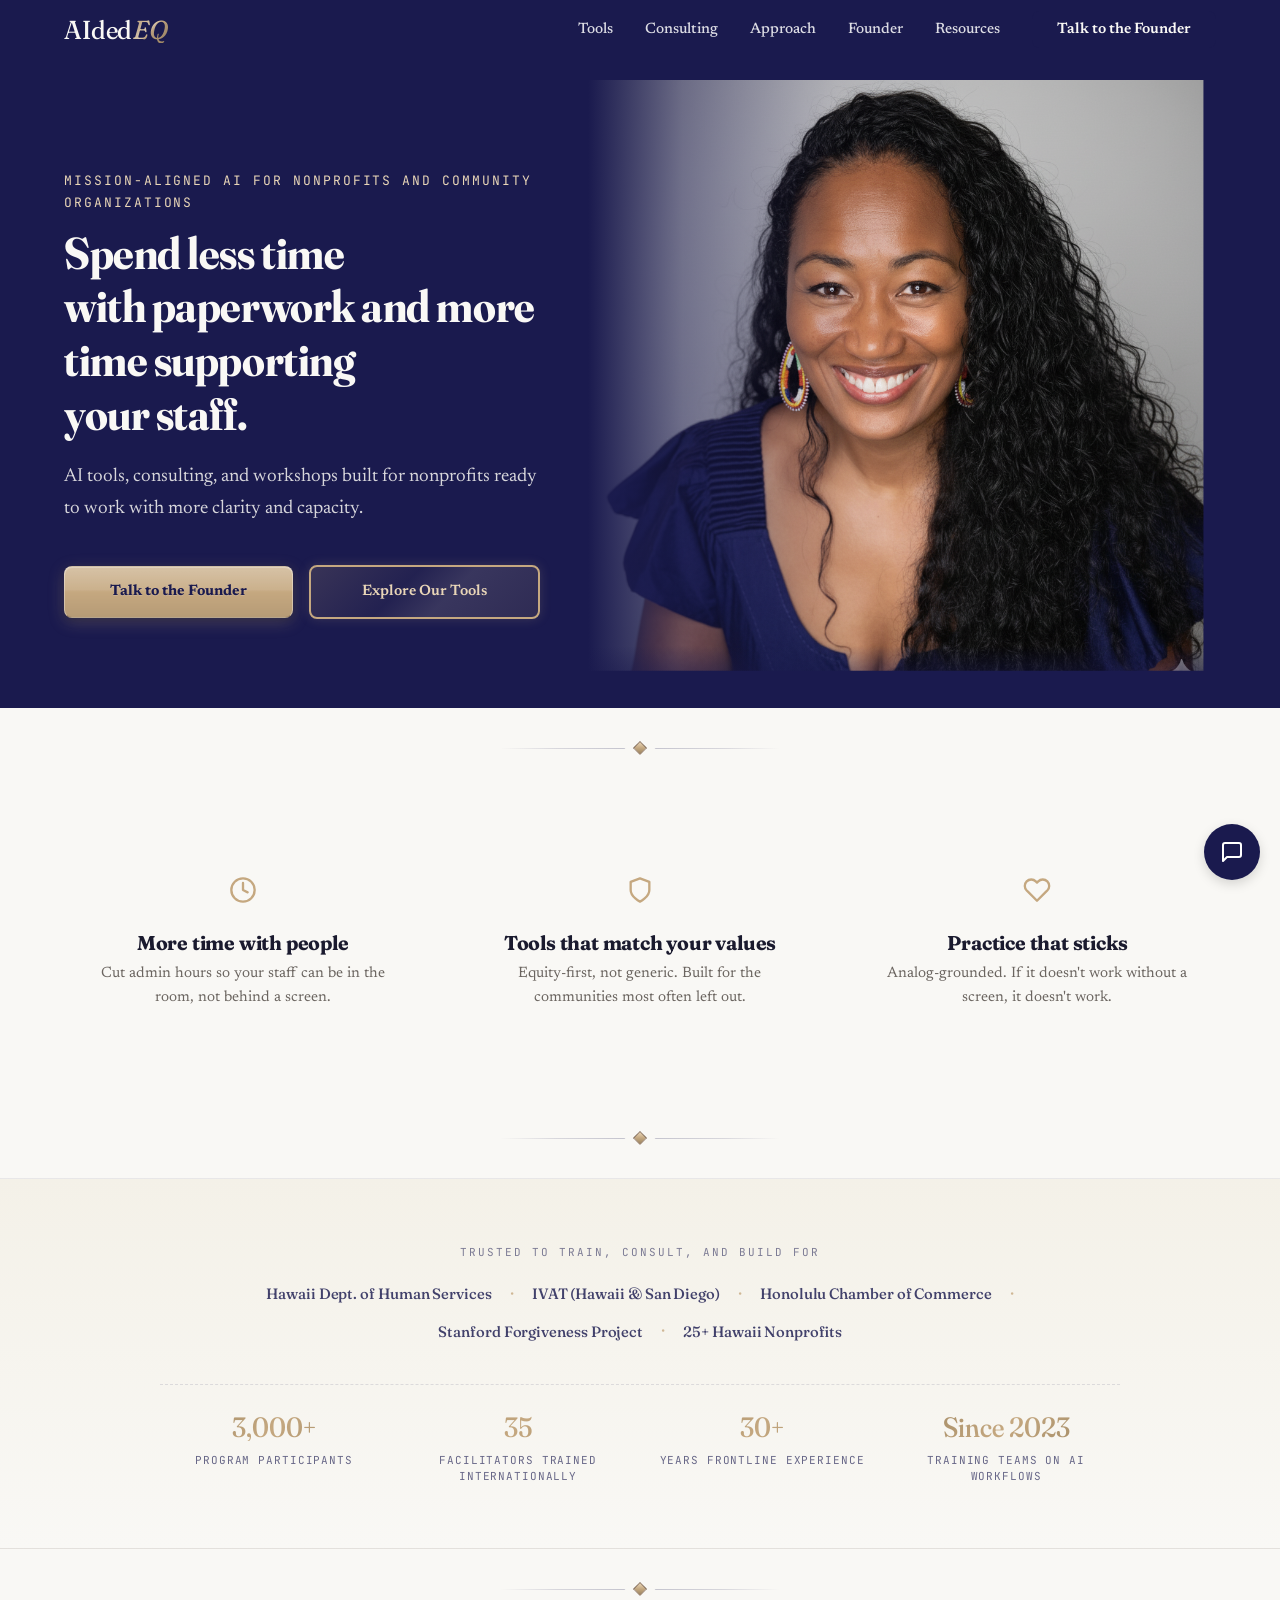
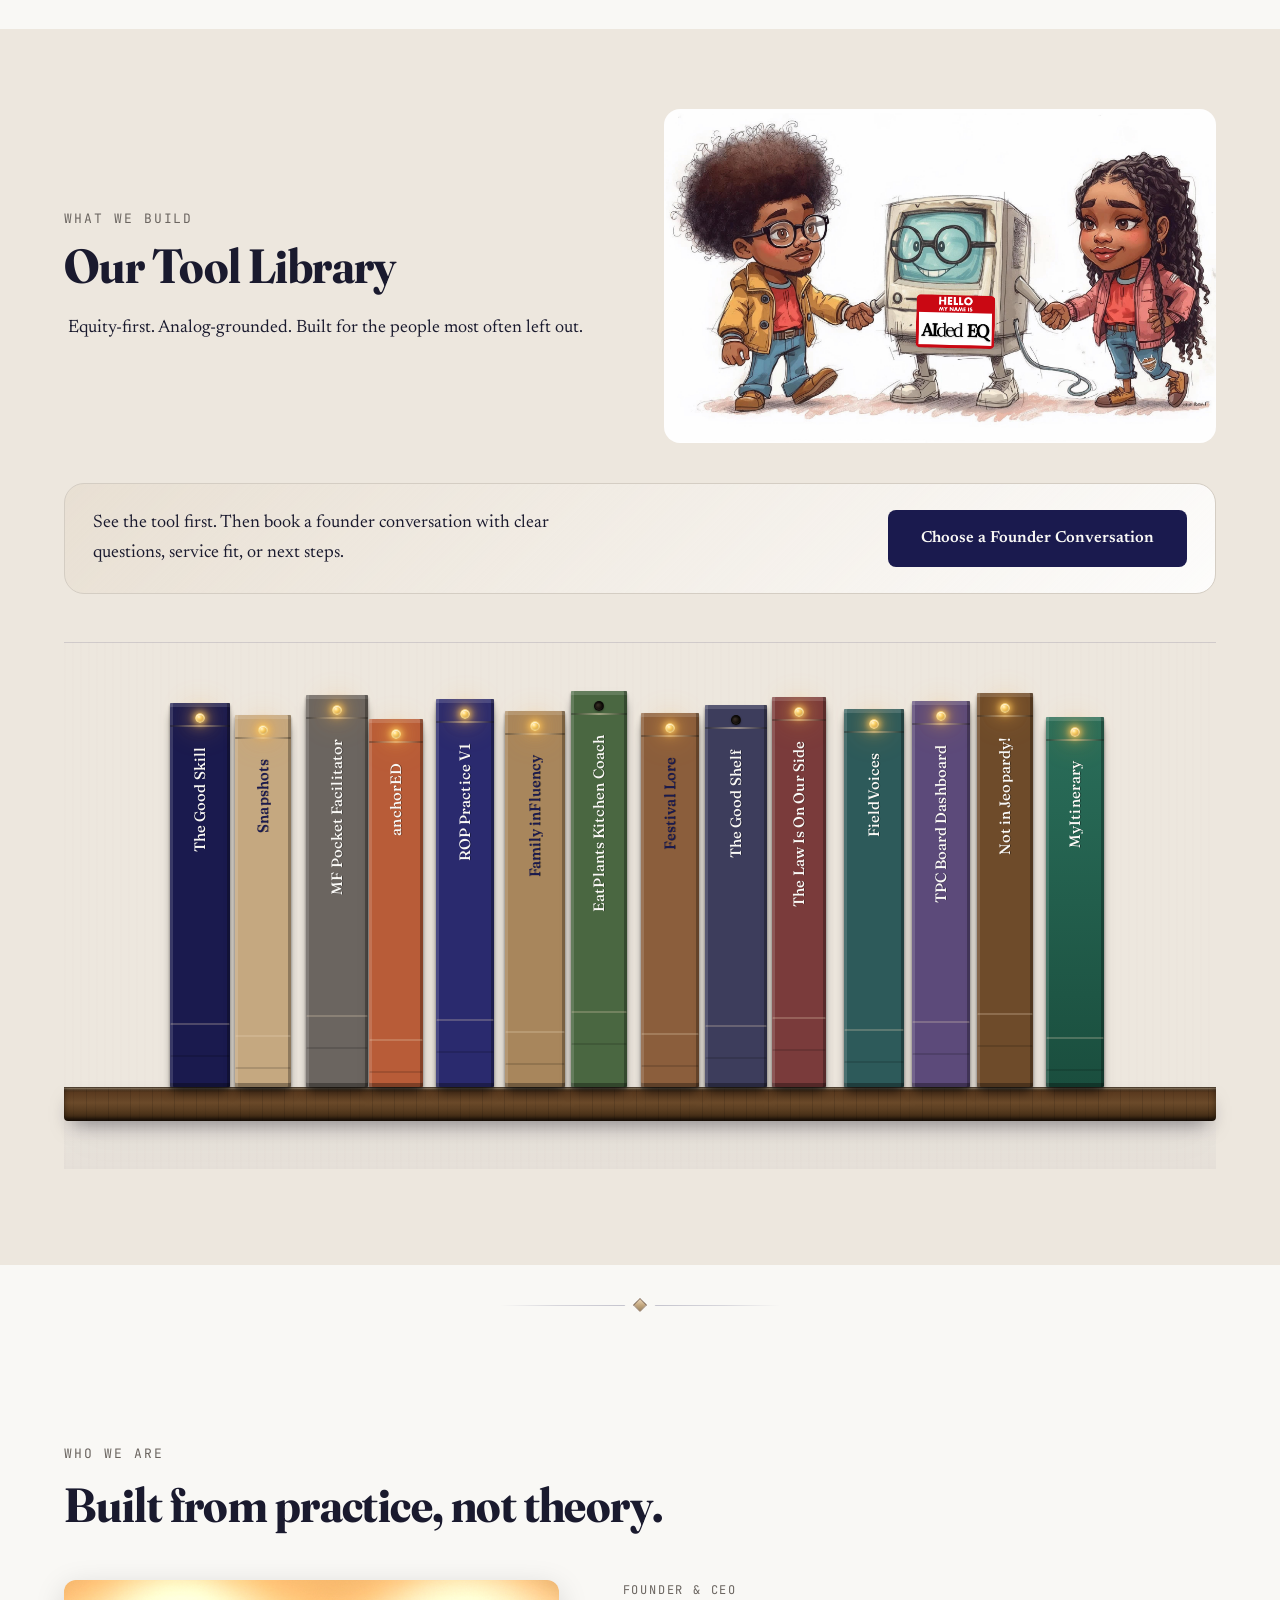
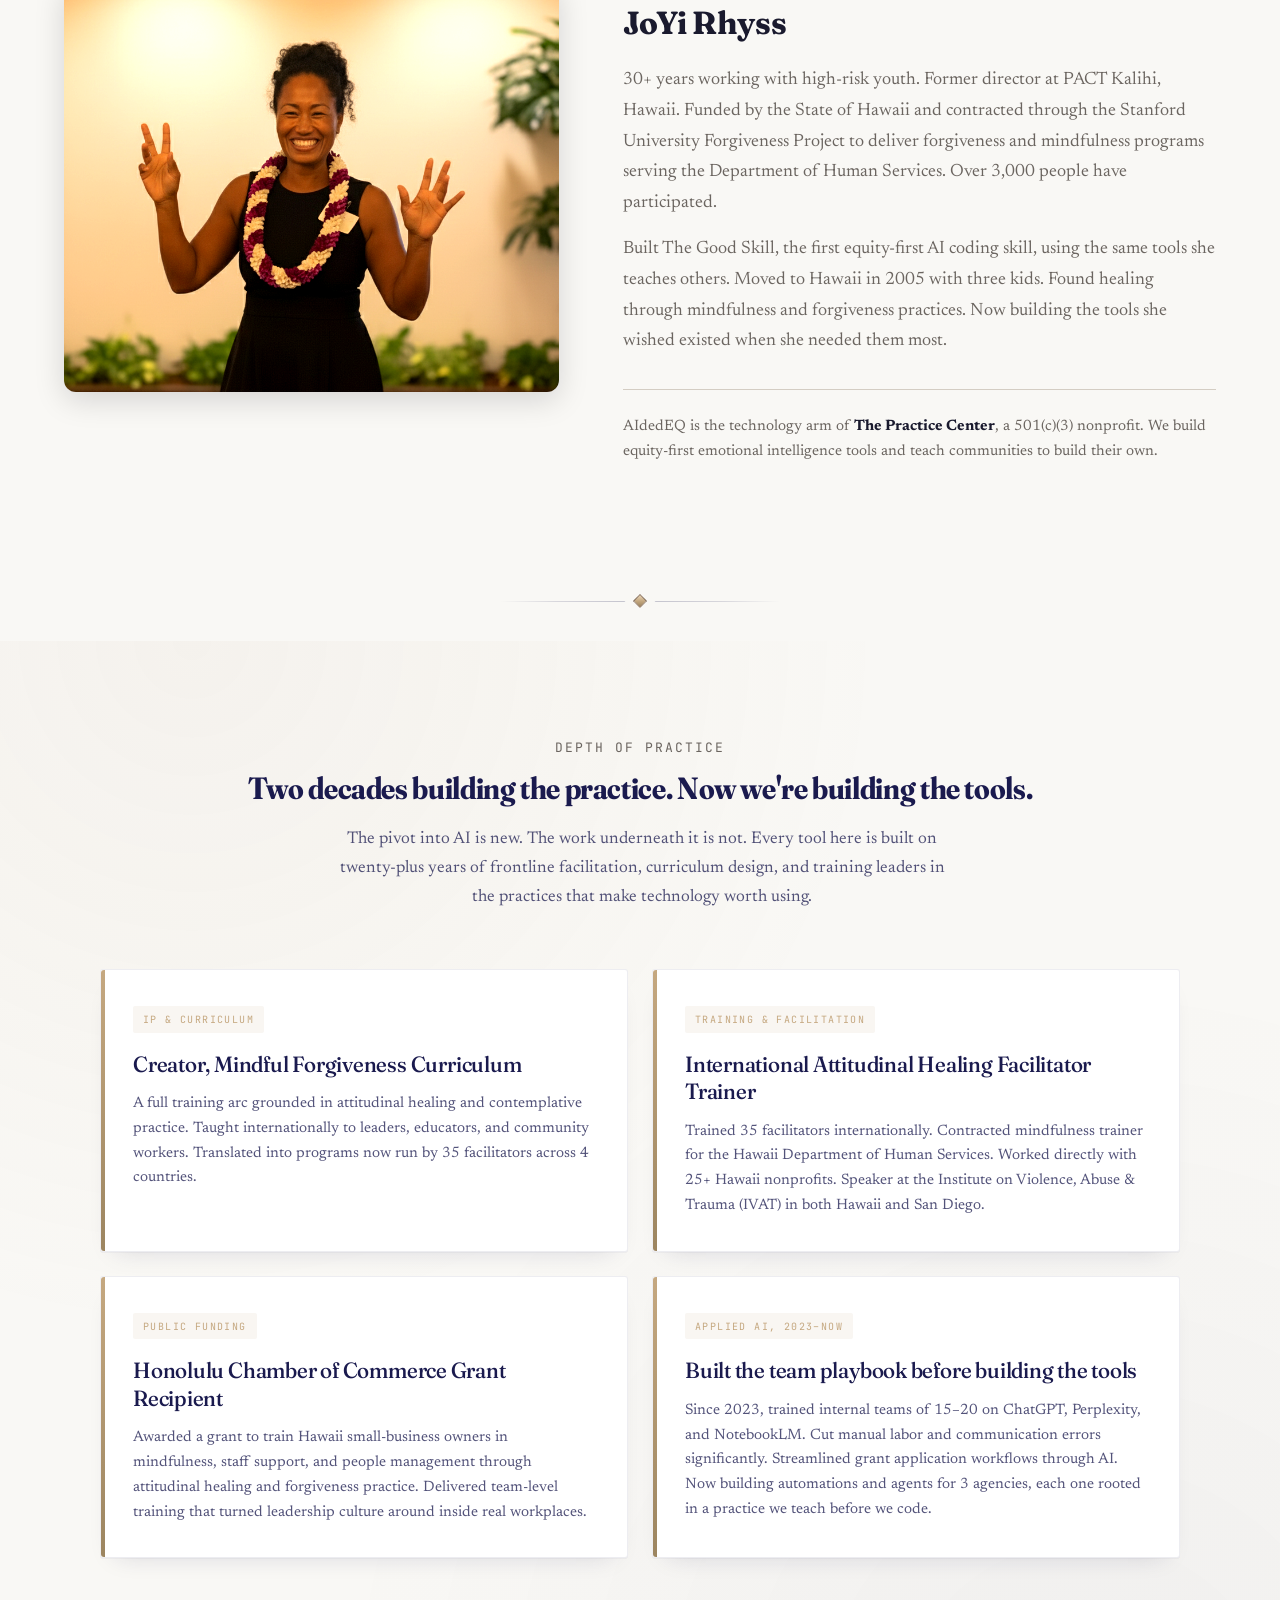
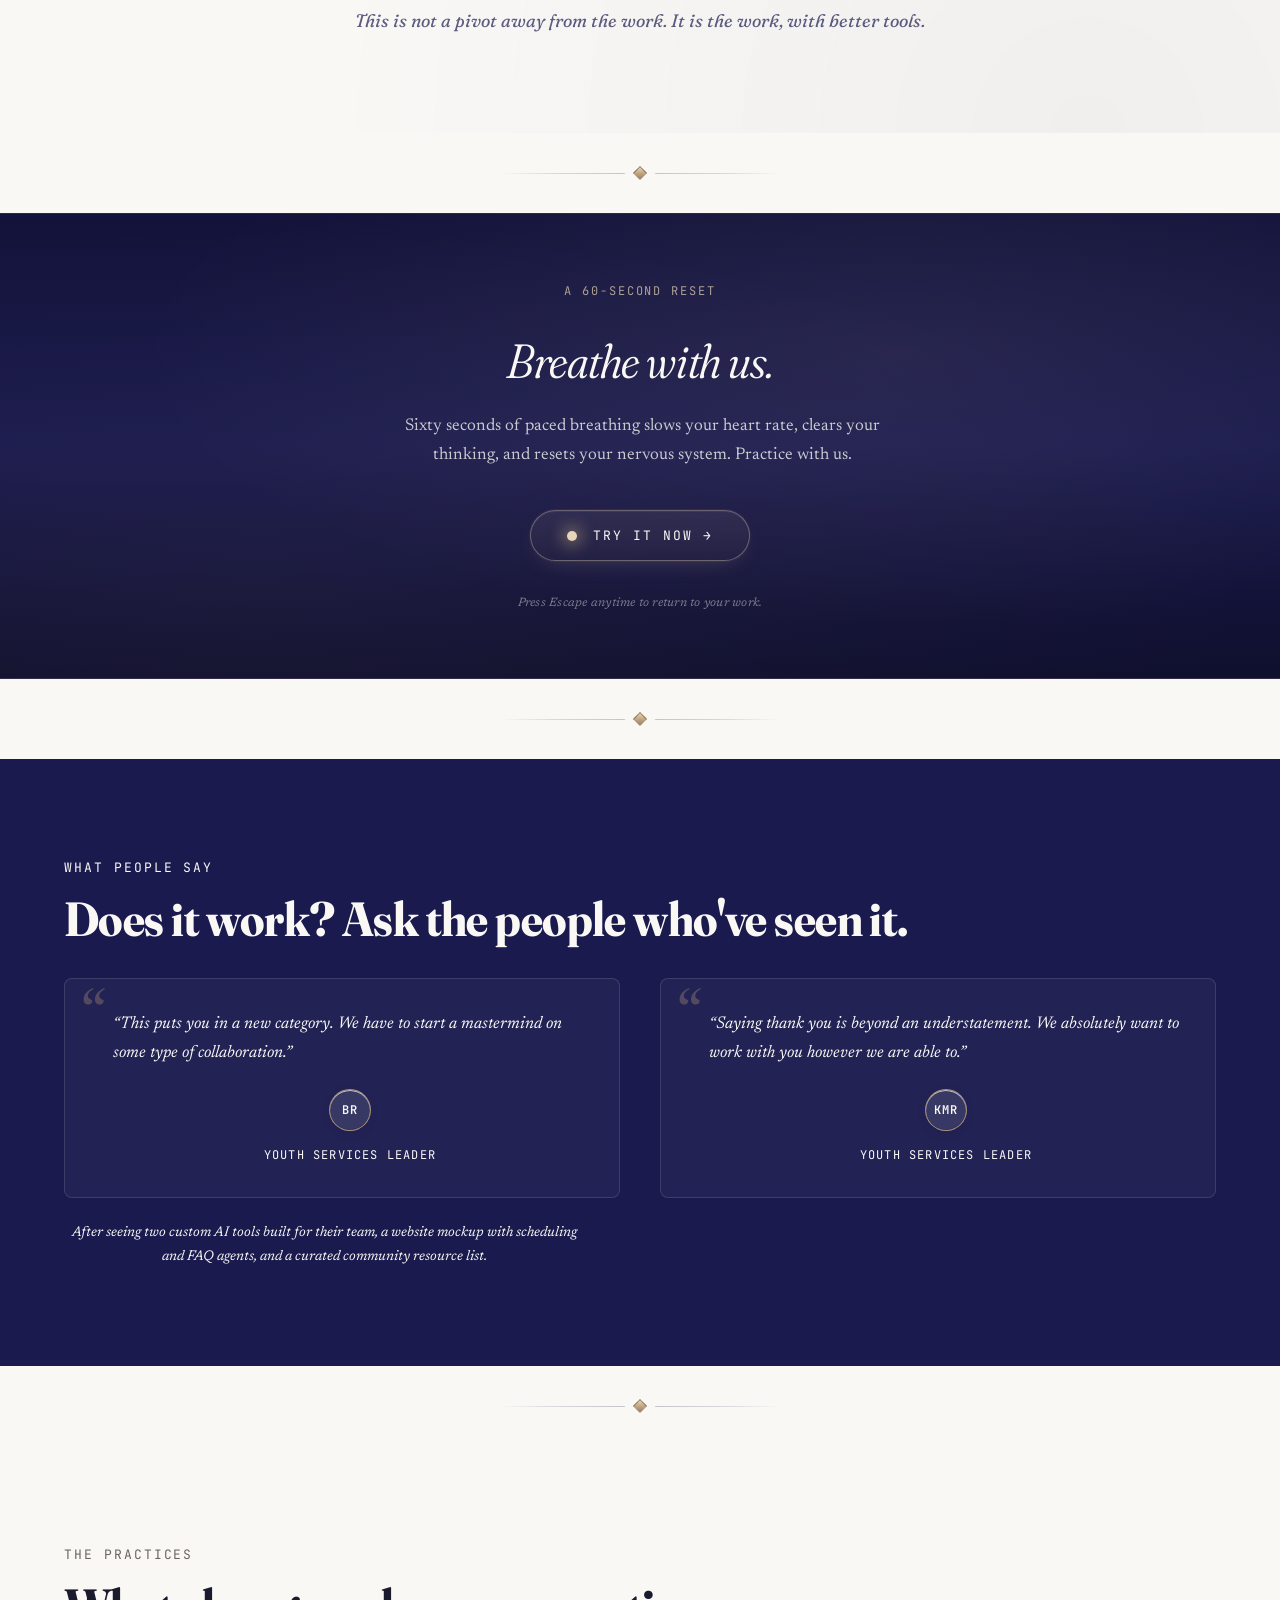
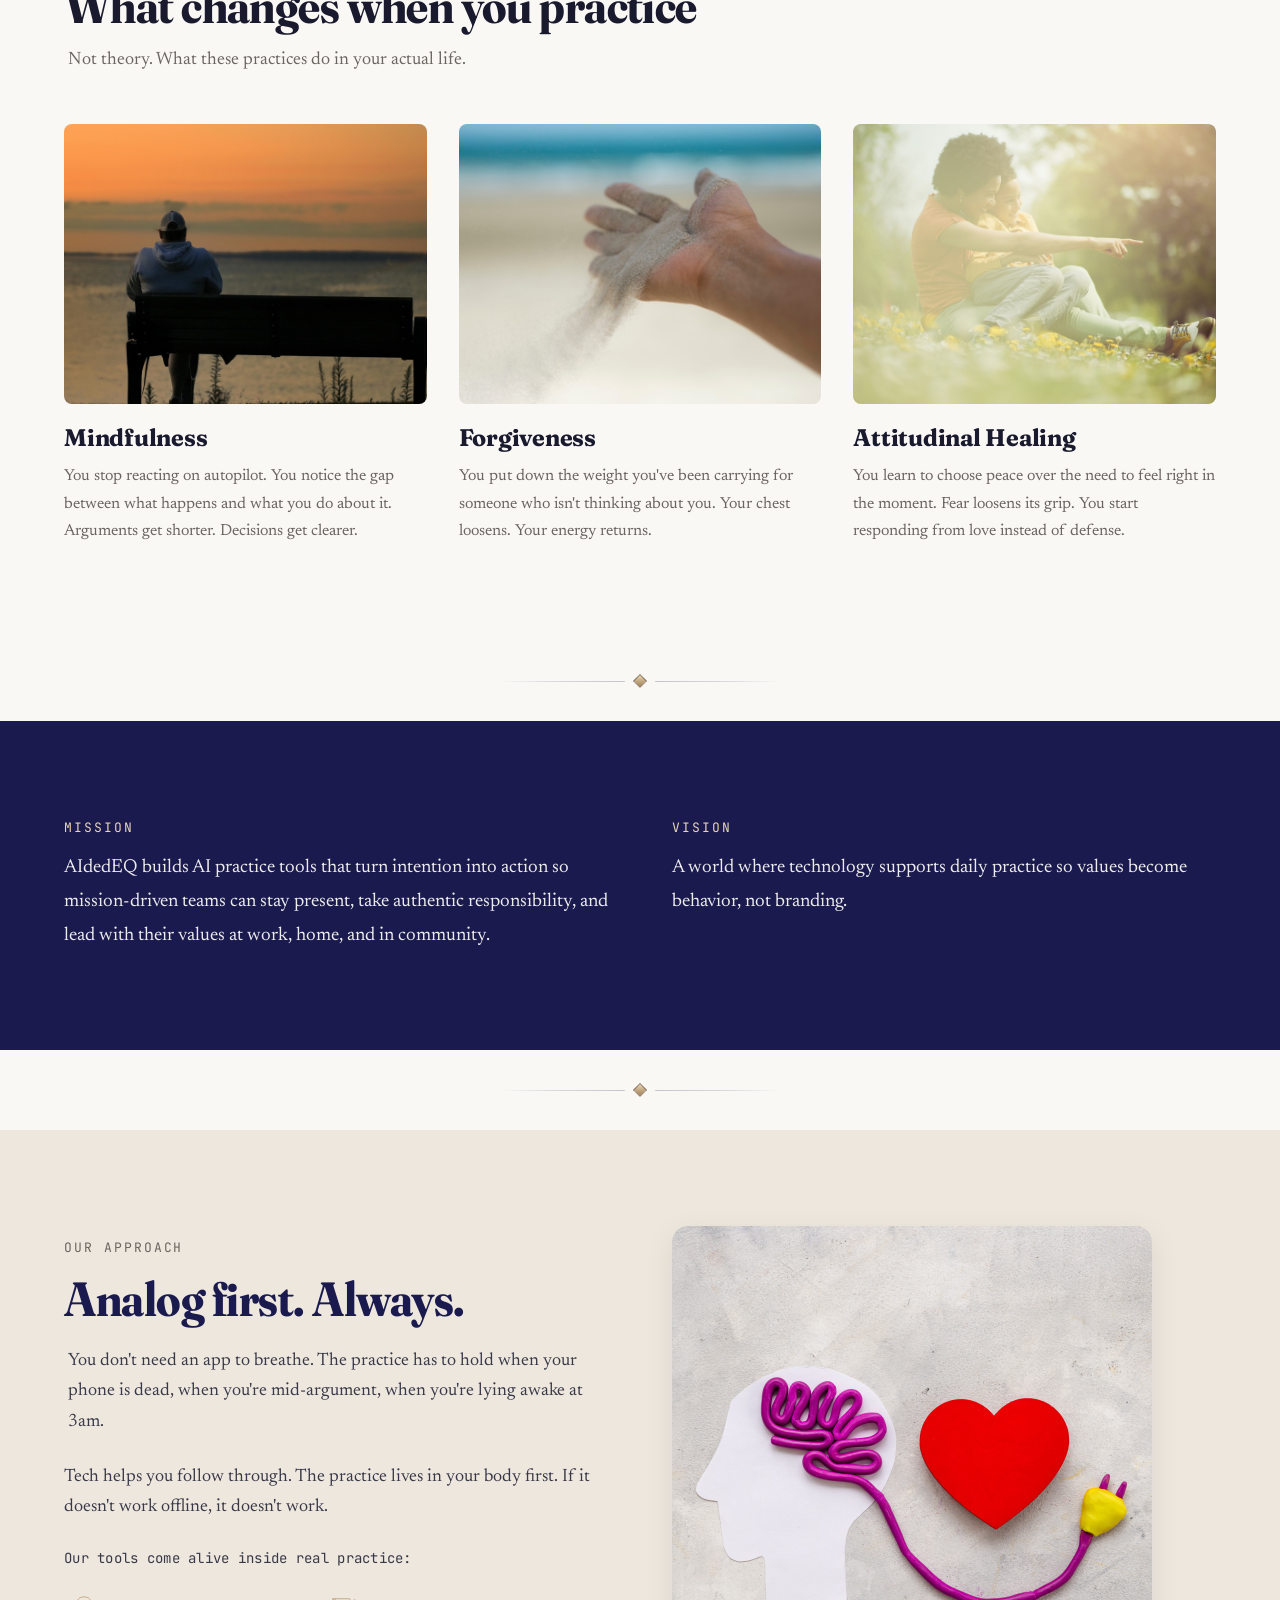
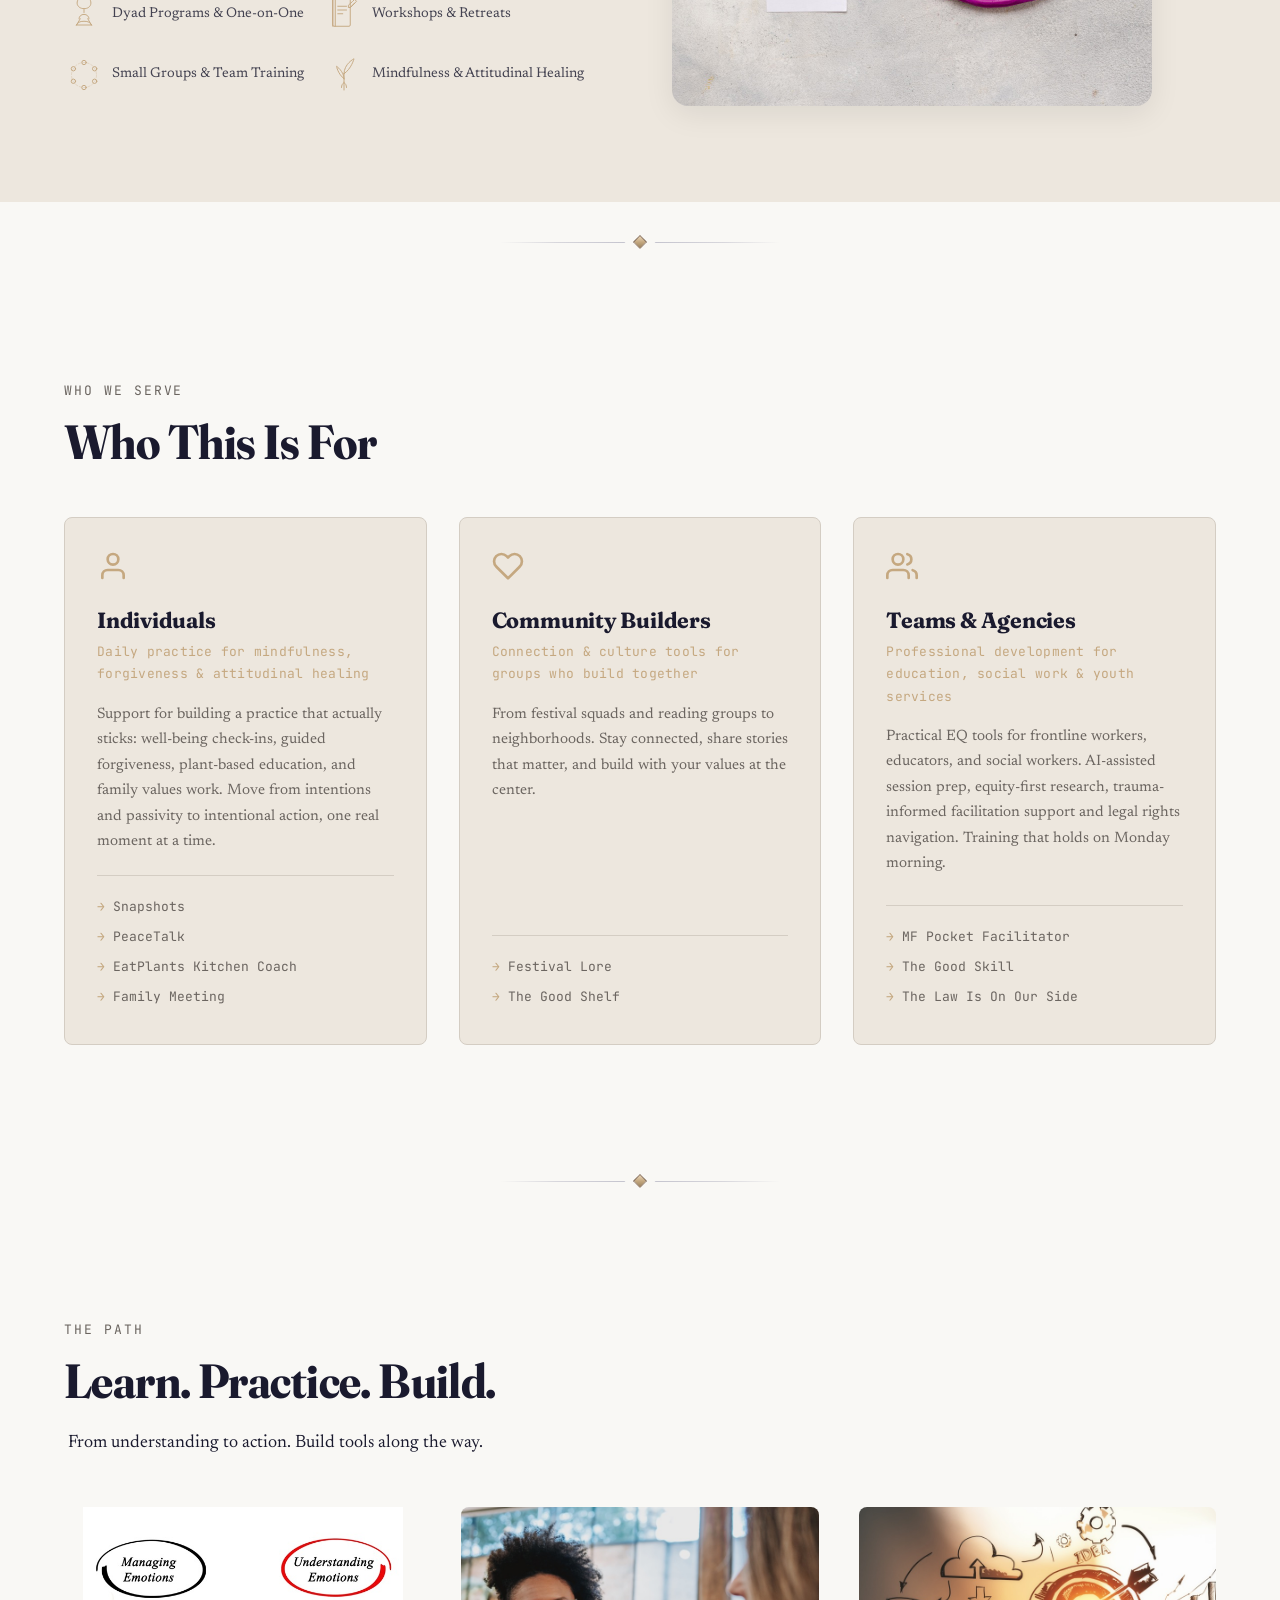
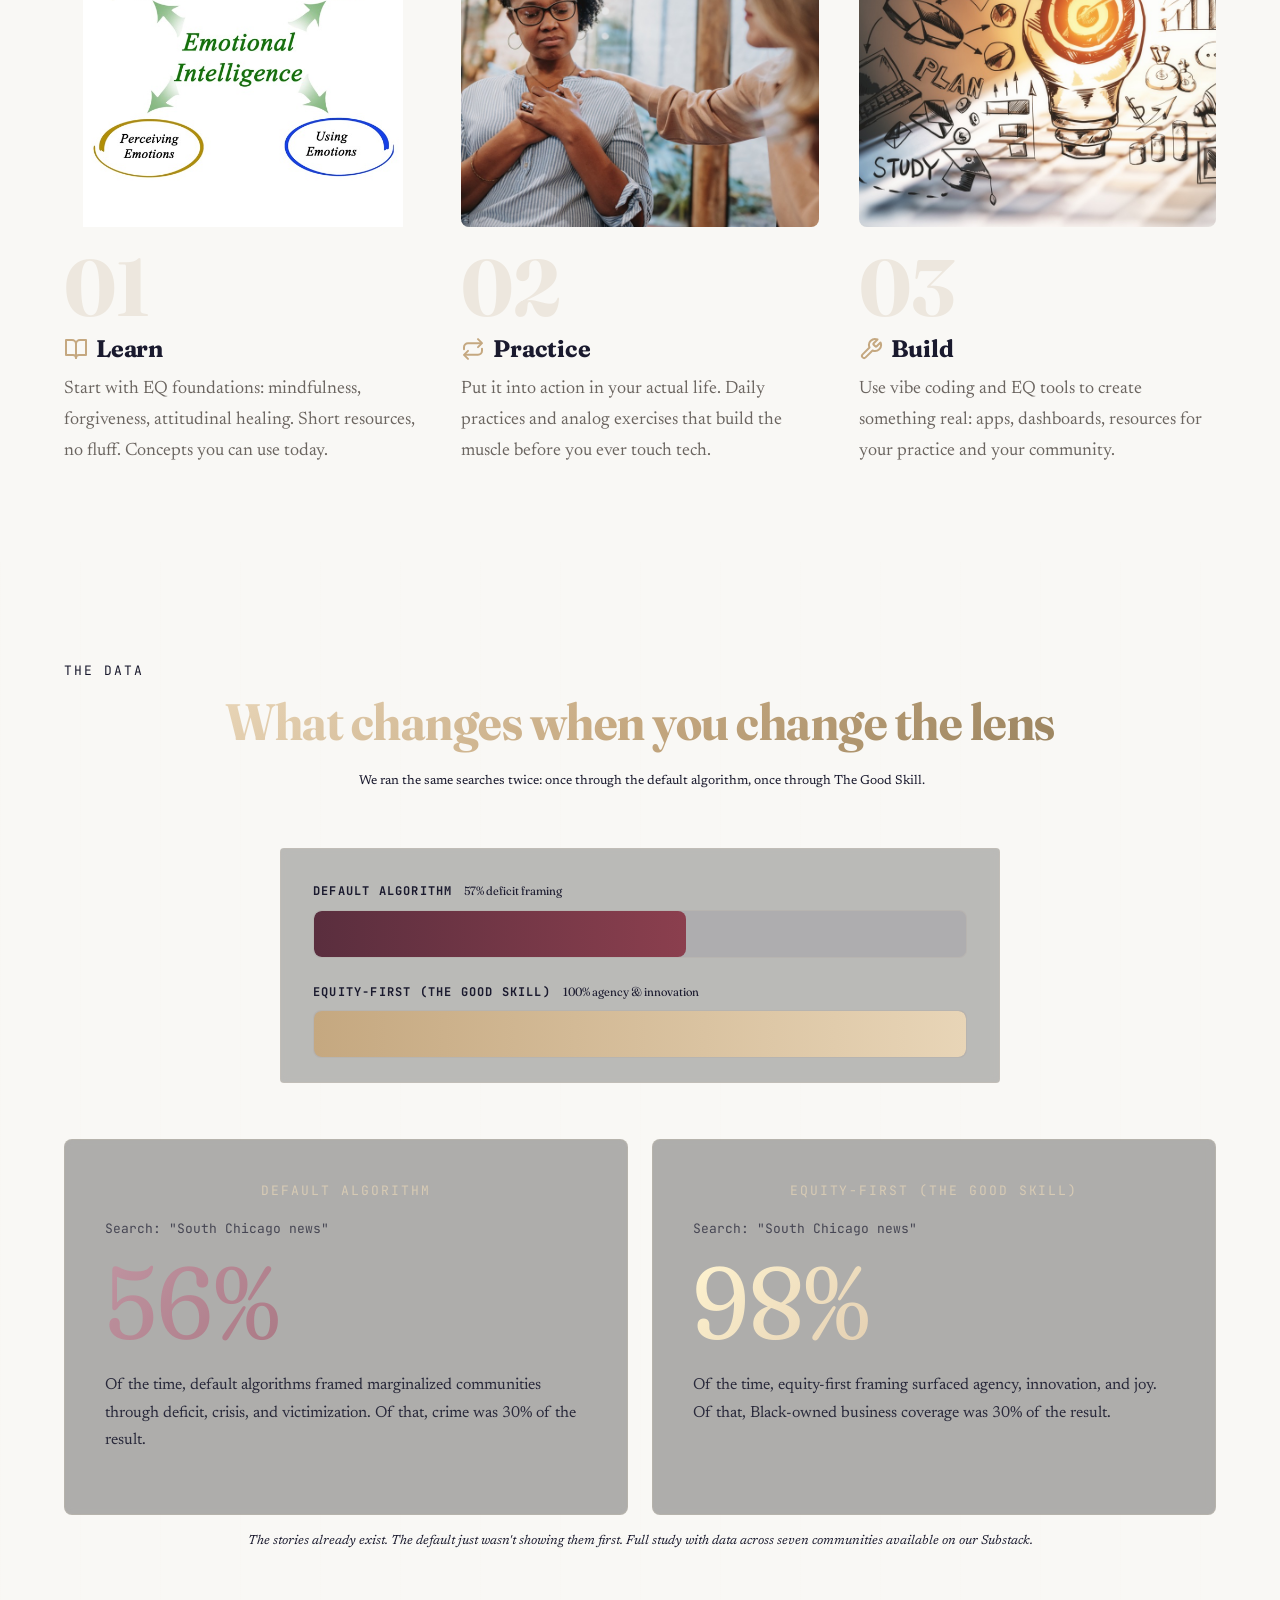
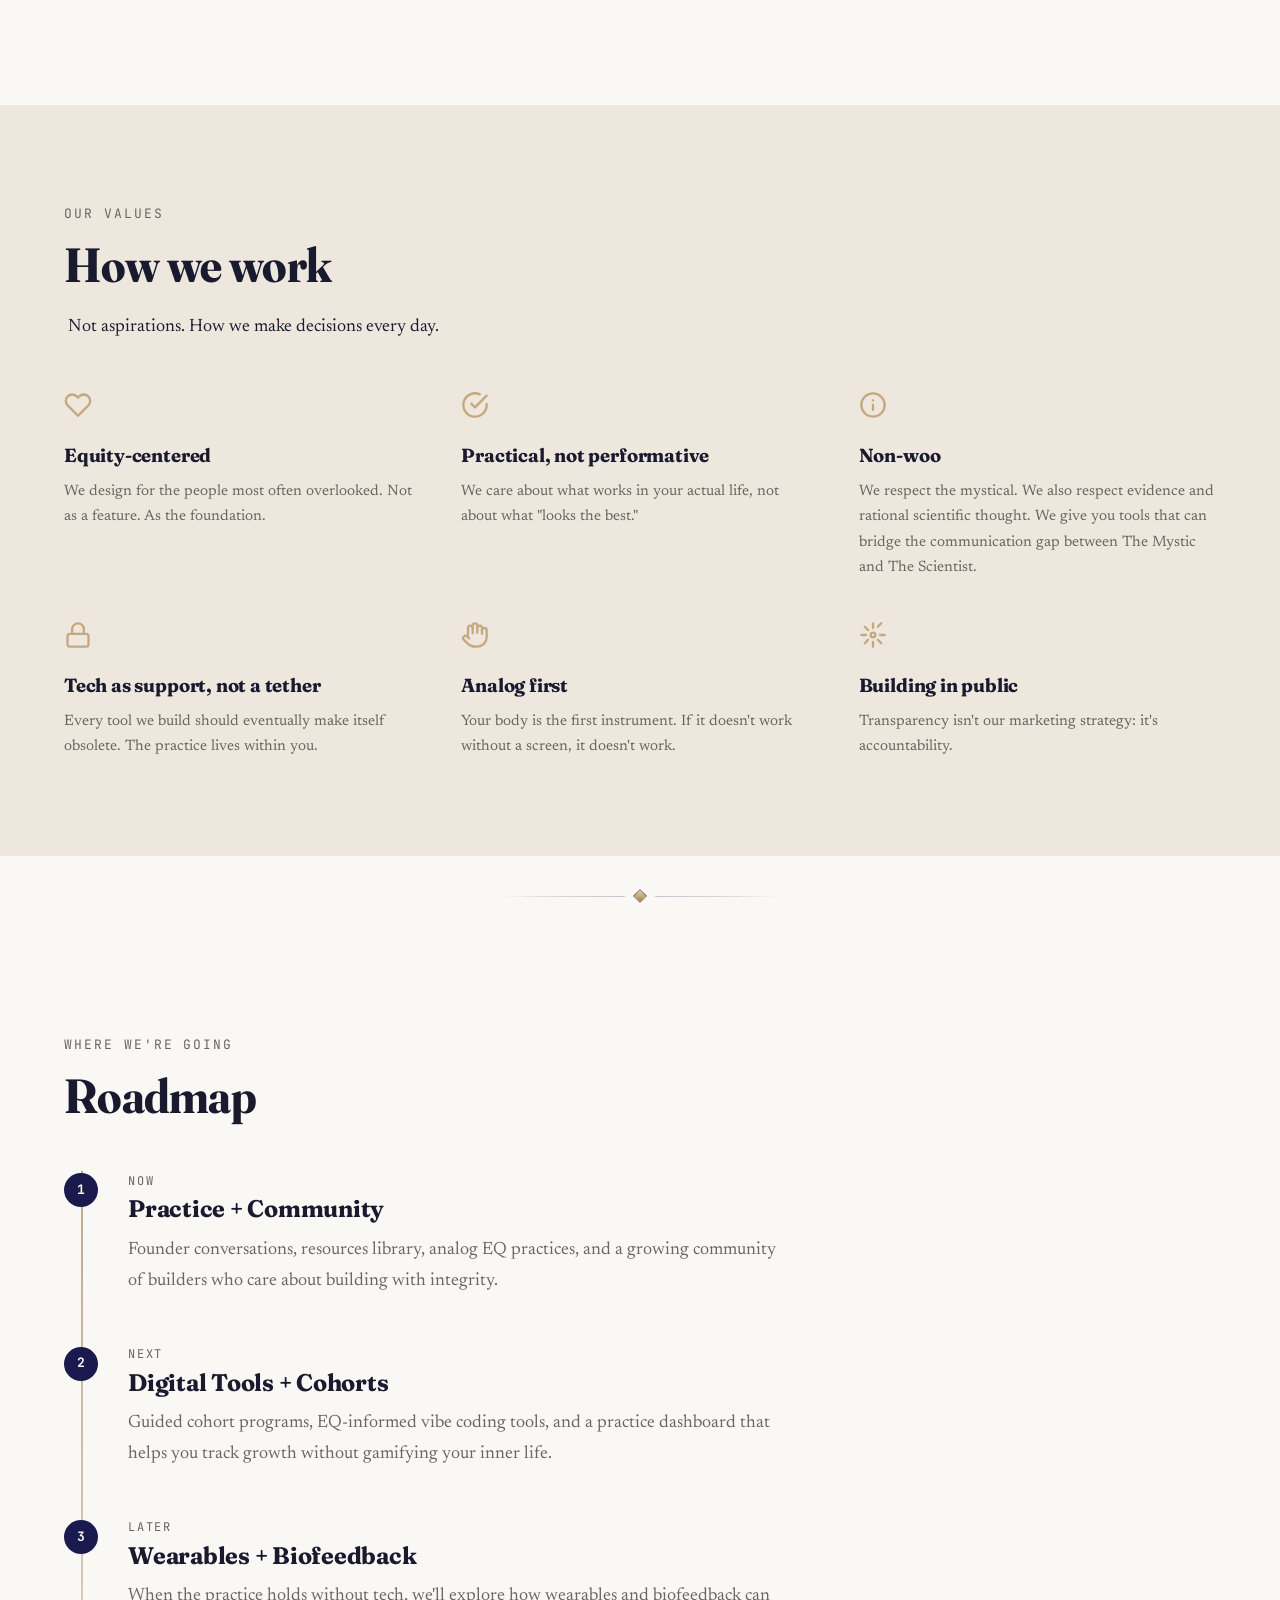
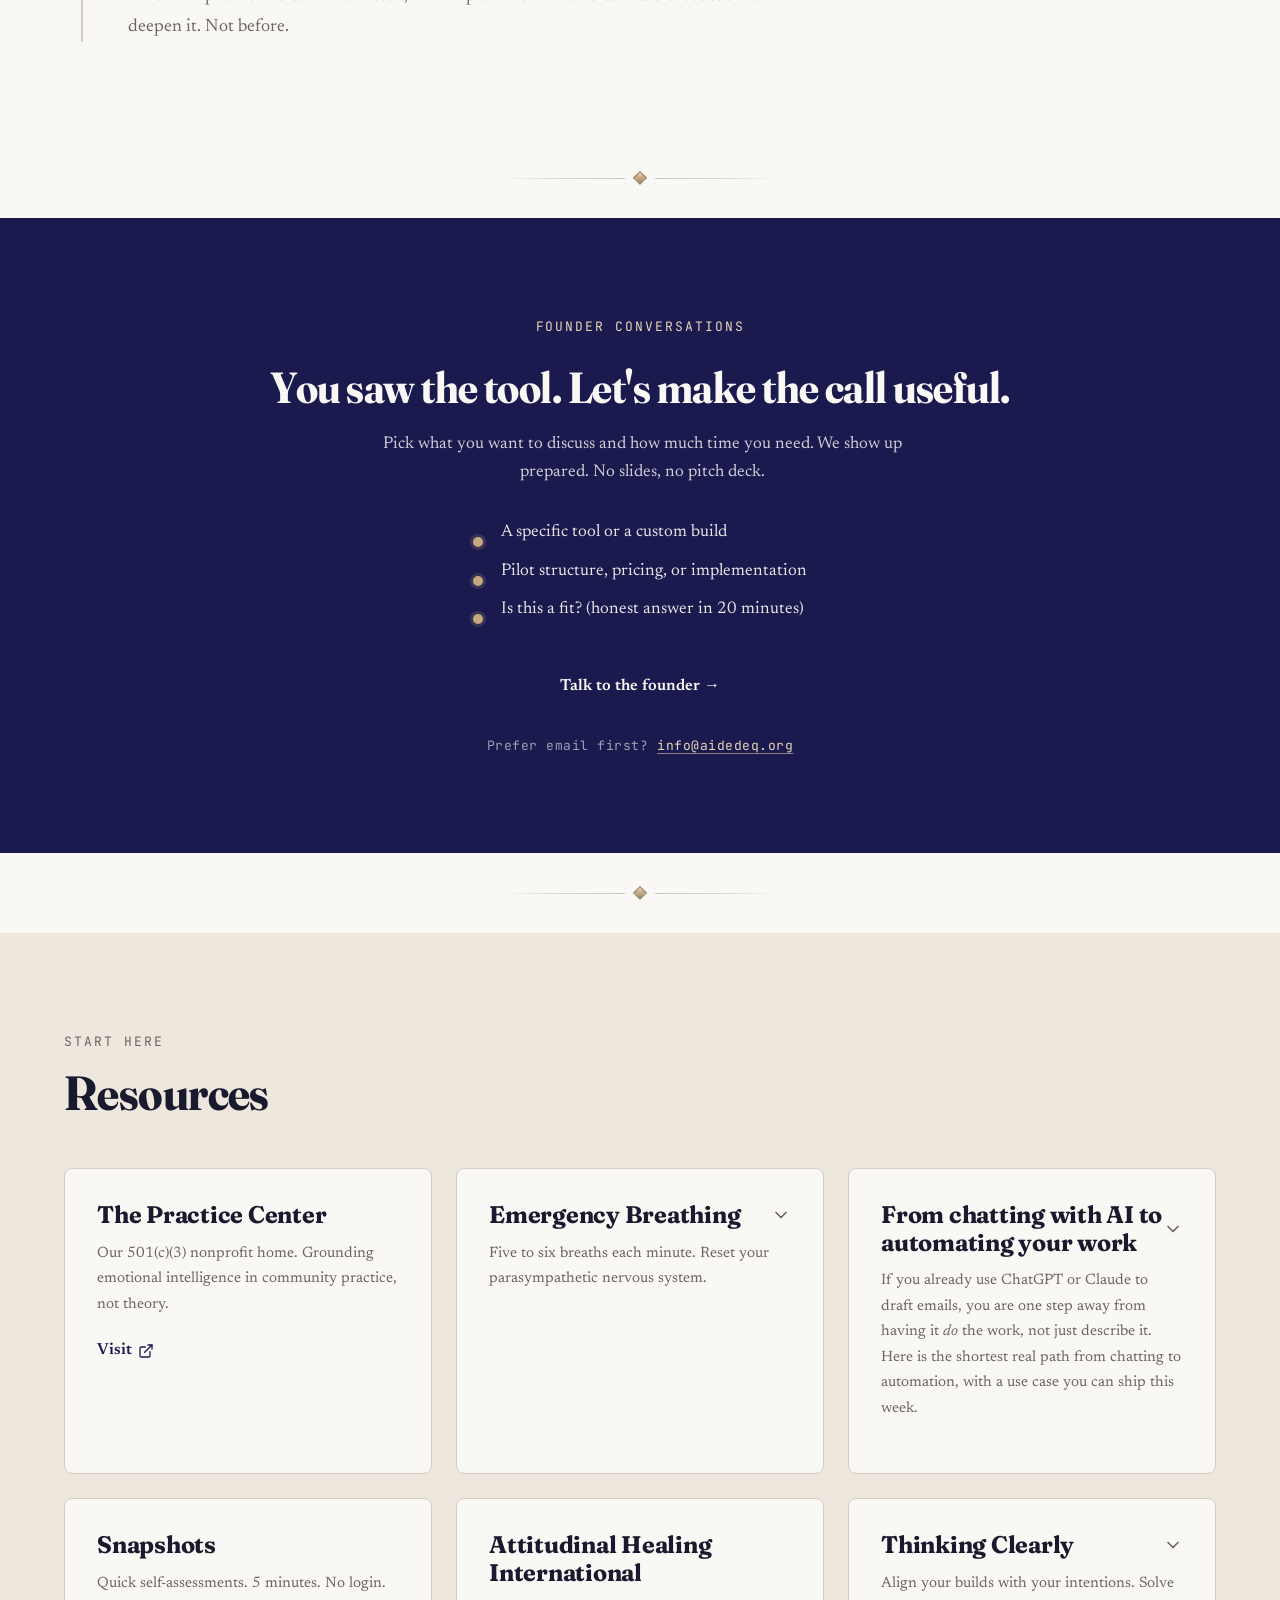
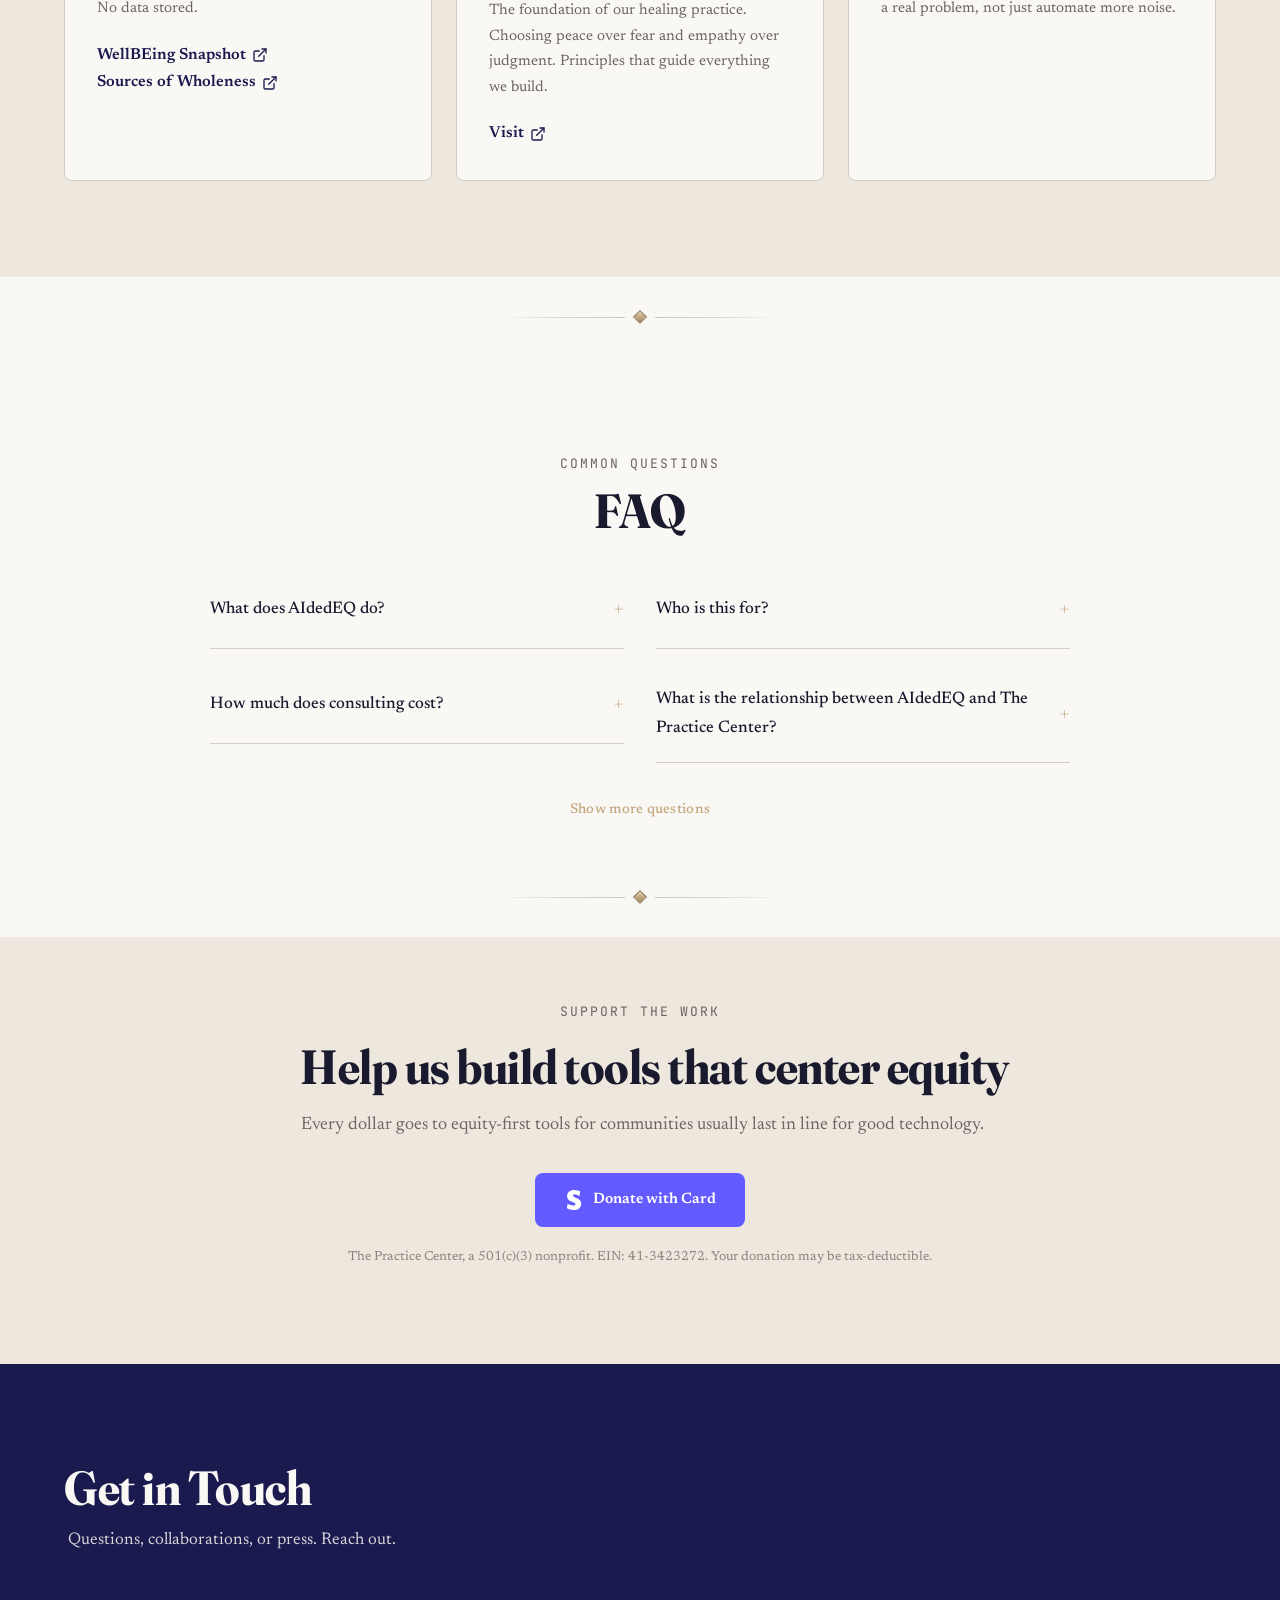
==== commit bb38baee: "Bump CSS cache buster to v=25 to force reload of new styles The previous deploy's new 5278-line styl" ====
--- a/index.html
+++ b/index.html
@@ -271,7 +271,7 @@
   <link rel="preconnect" href="https://fonts.googleapis.com">
   <link rel="preconnect" href="https://fonts.gstatic.com" crossorigin>
   <link href="https://fonts.googleapis.com/css2?family=Fraunces:ital,opsz,wght,SOFT@0,9..144,300..500,20..100;1,9..144,300..500,20..100&family=Newsreader:ital,opsz,wght@0,6..72,300..700;1,6..72,300..700&family=JetBrains+Mono:wght@400;500&family=Caveat:wght@400;500&display=swap" rel="stylesheet" media="print" onload="this.media='all'">
-  <link rel="stylesheet" href="css/styles.css?v=24">
+  <link rel="stylesheet" href="css/styles.css?v=25">
   <link rel="icon" href="images/logo-ae-light.png" type="image/png">
 </head>
 <body>
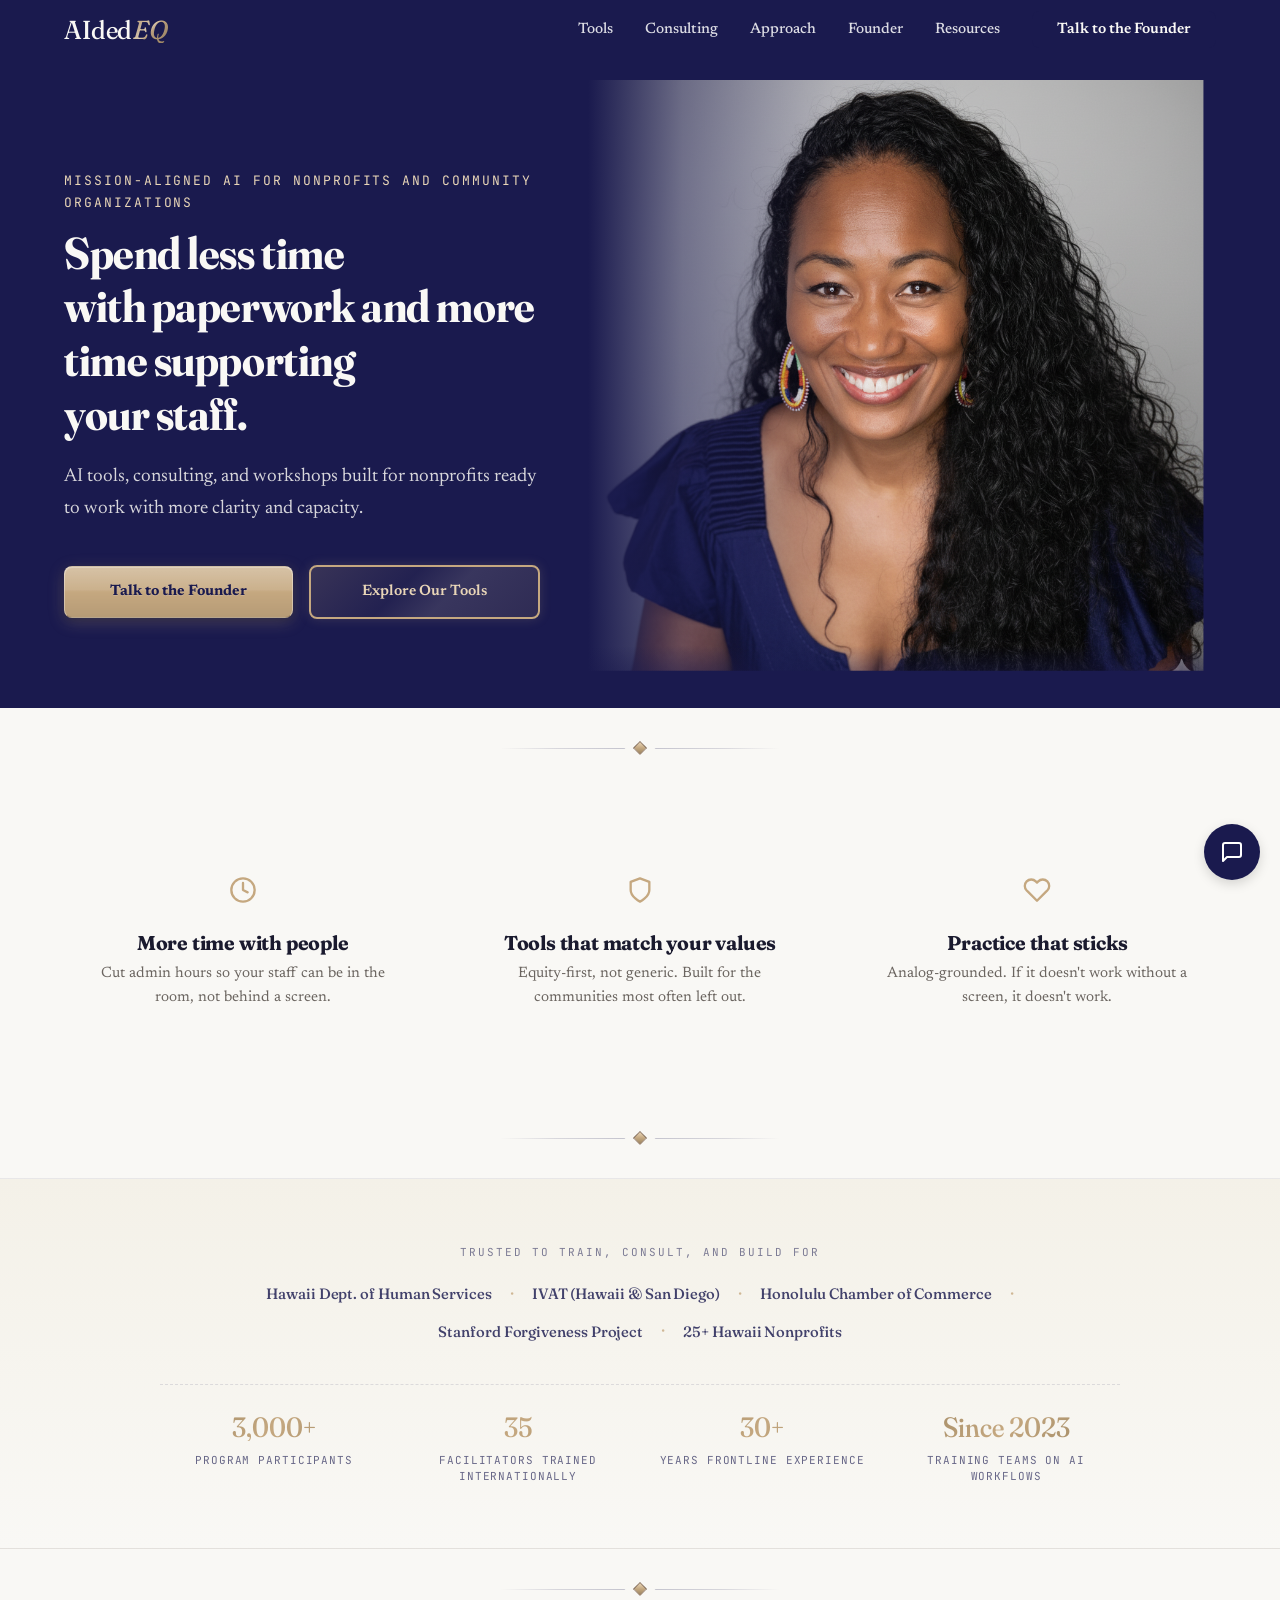
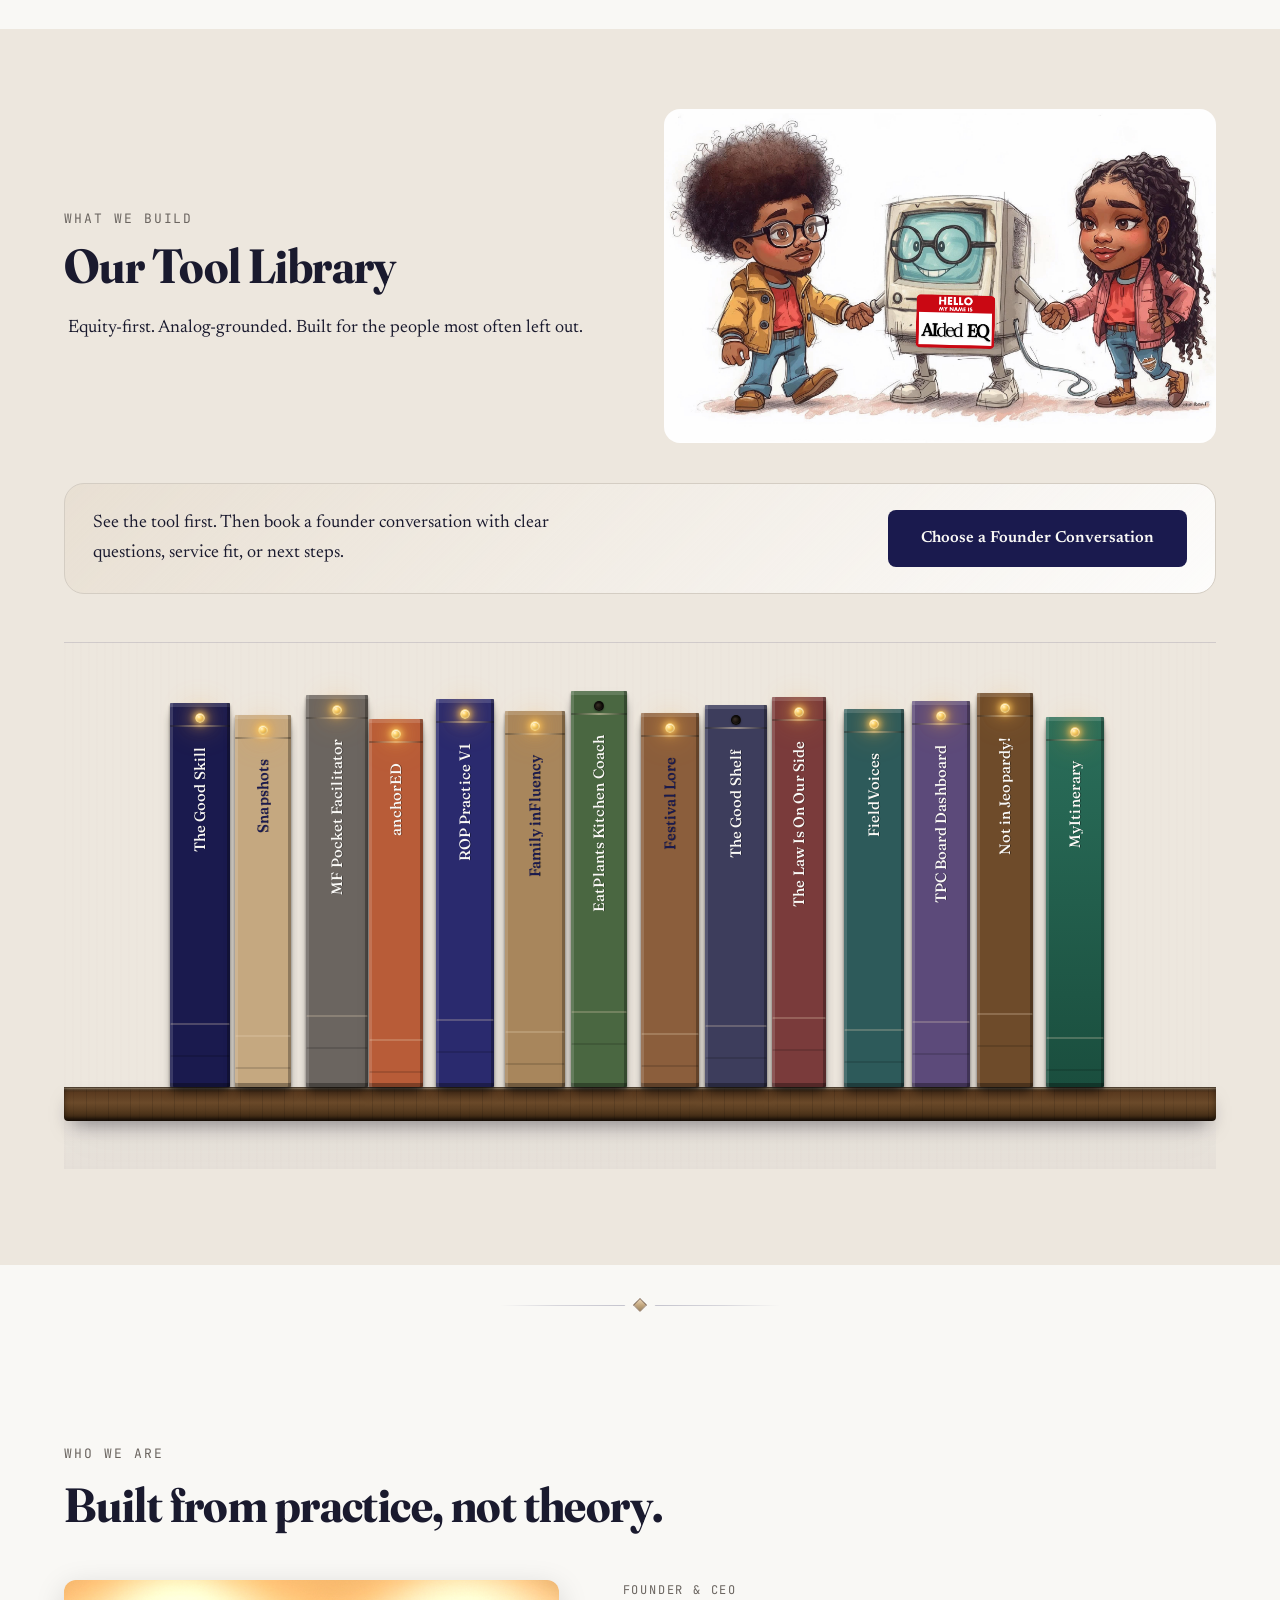
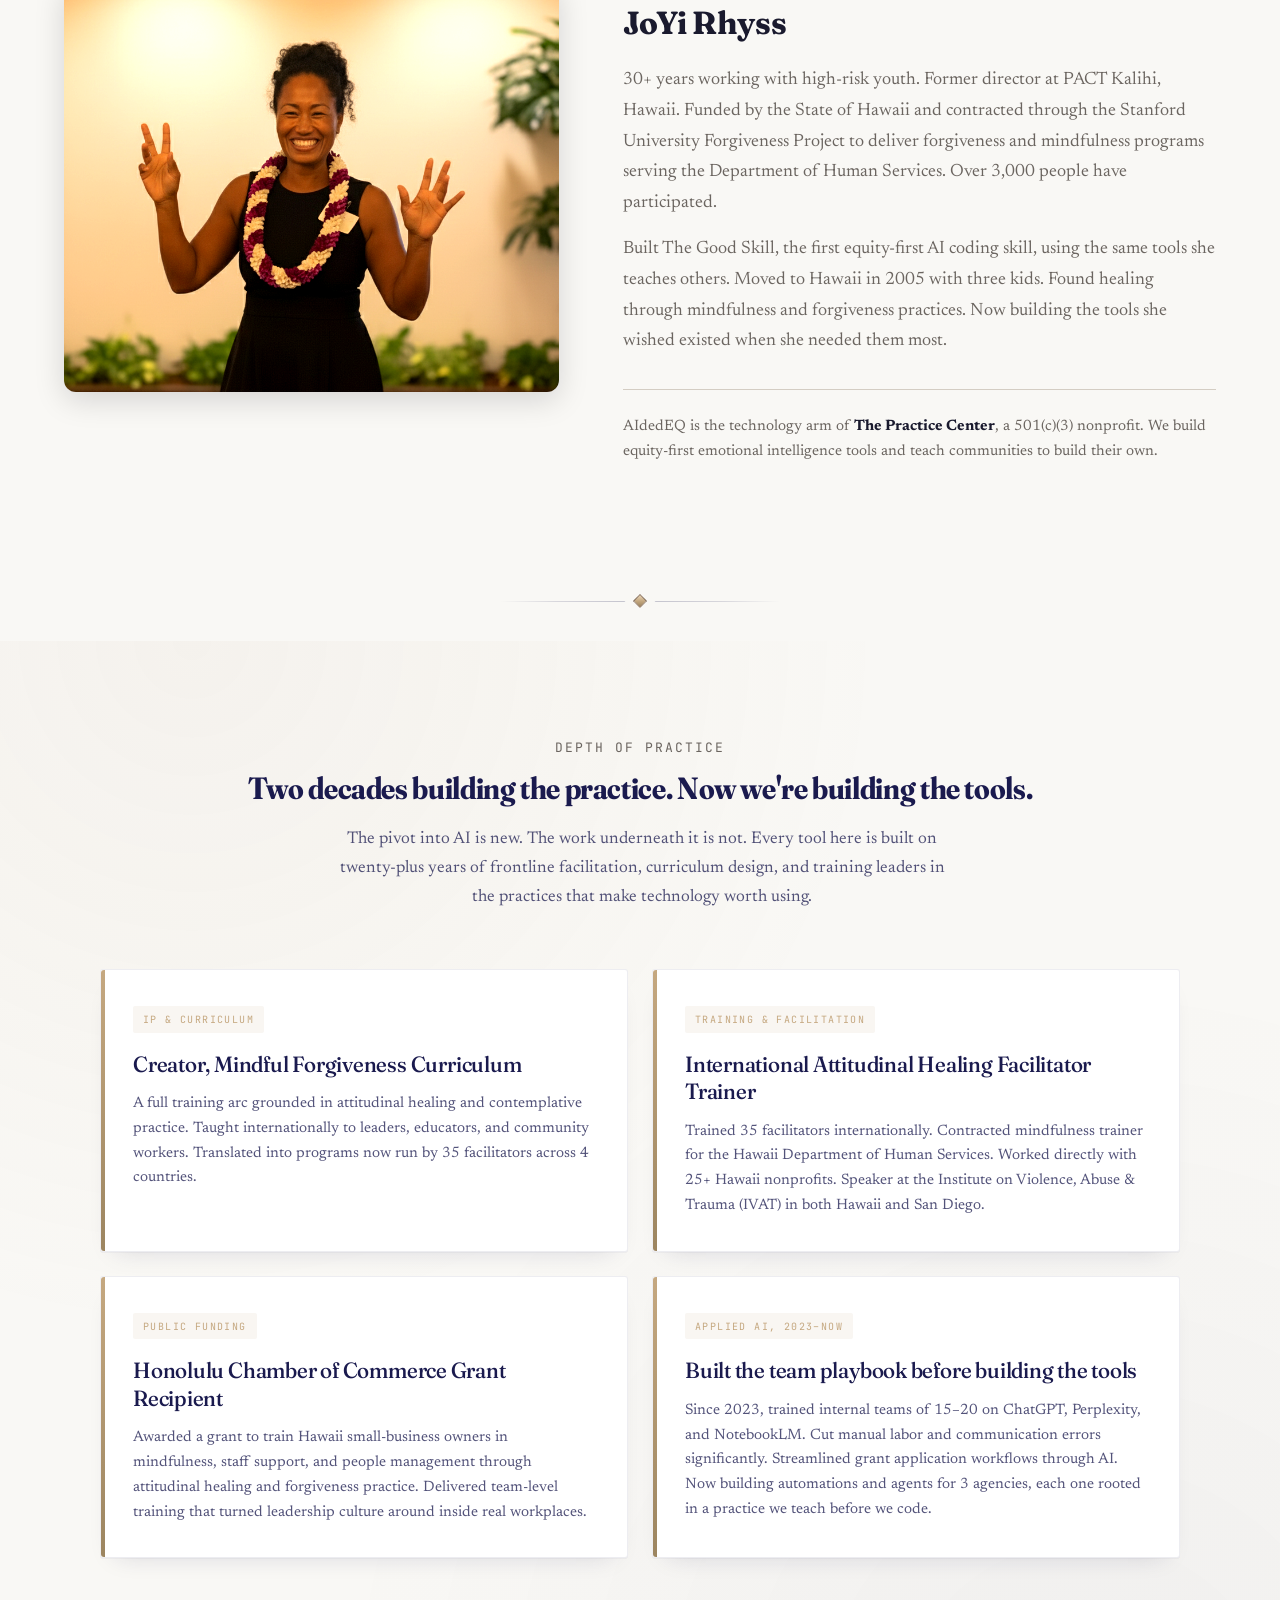
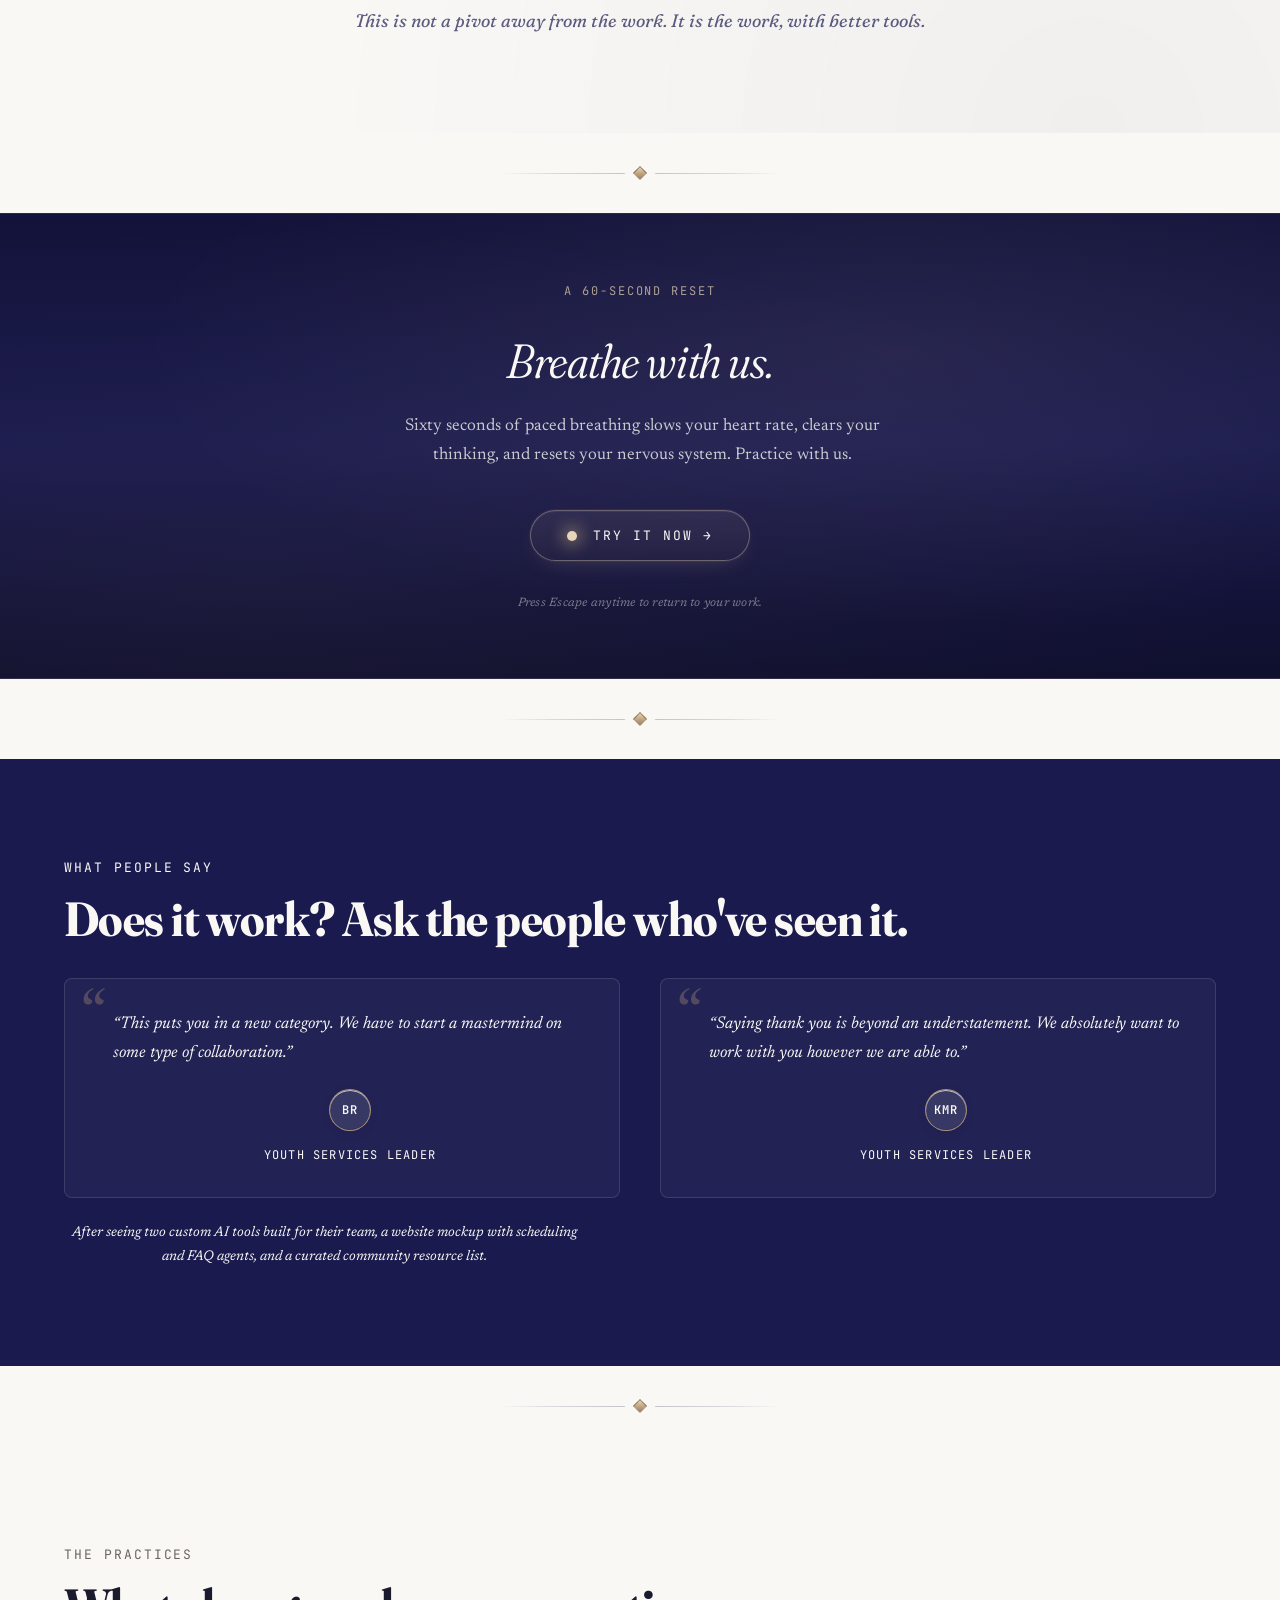
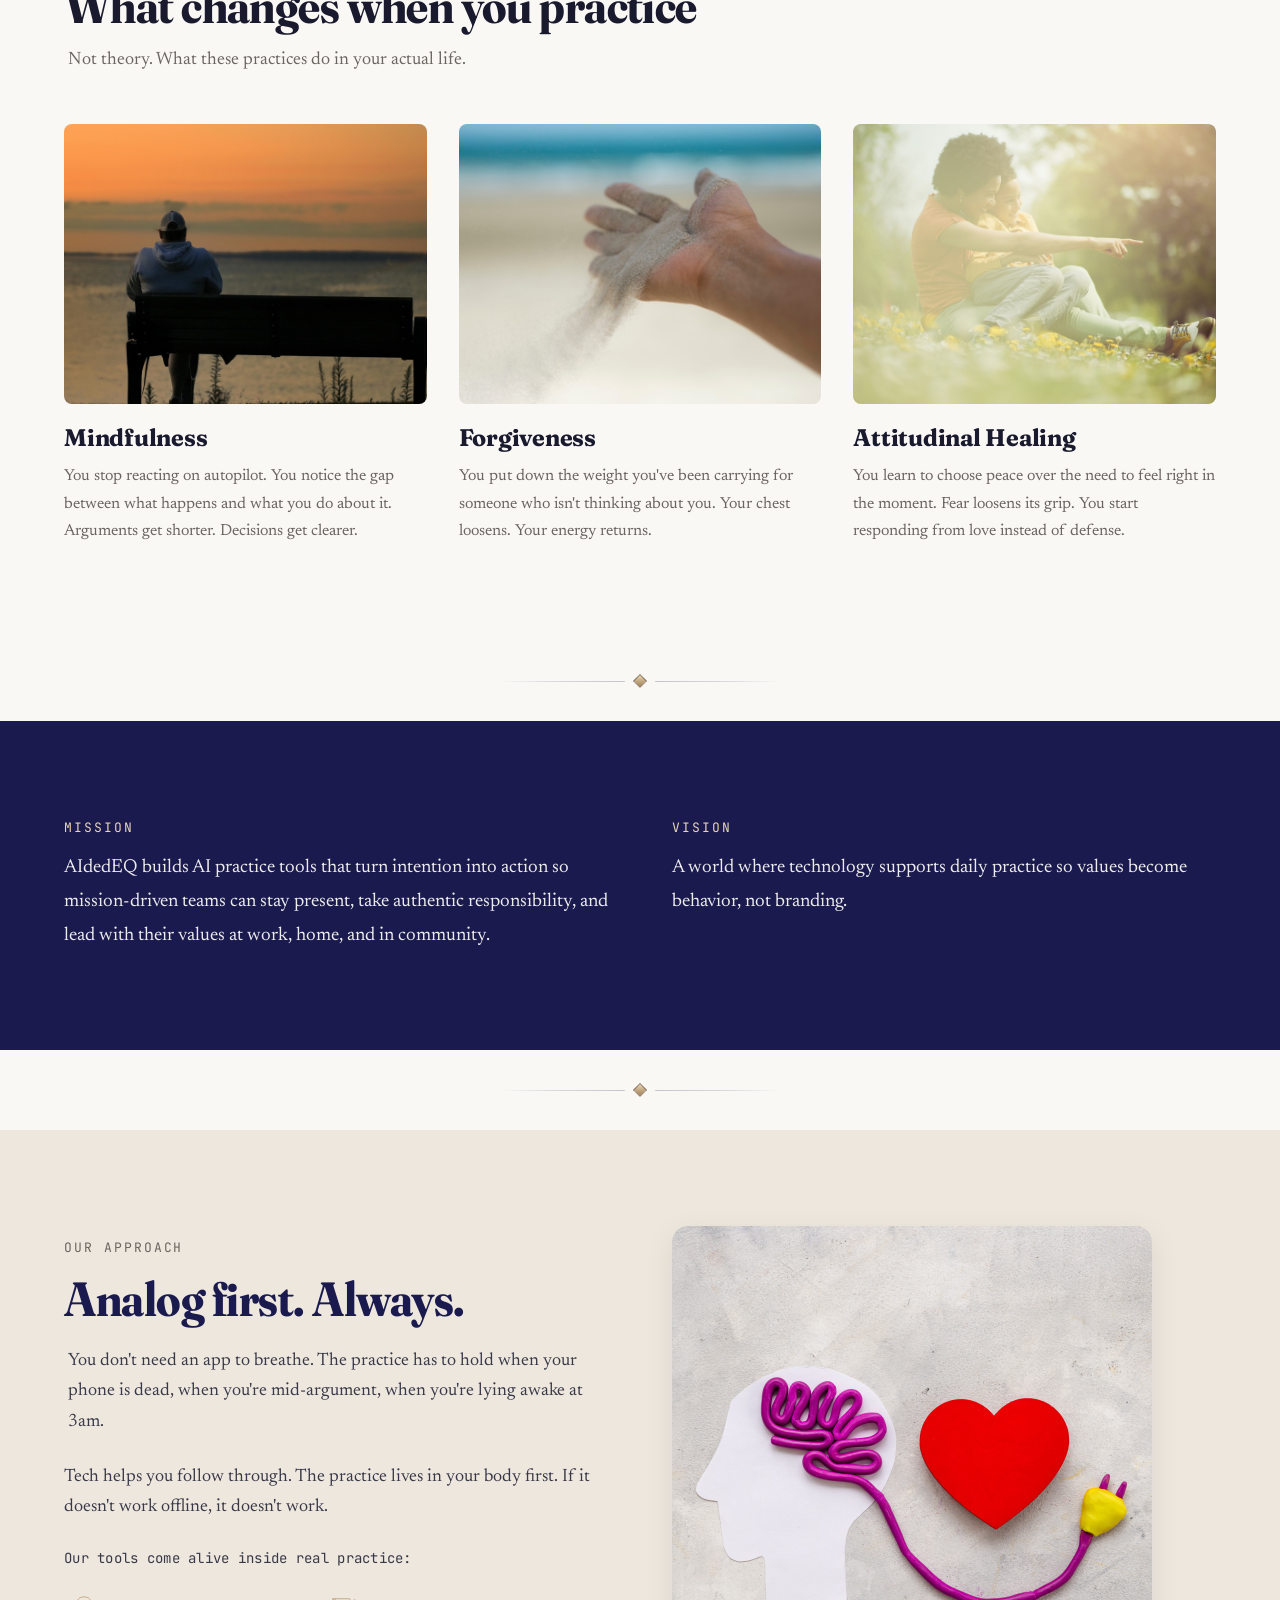
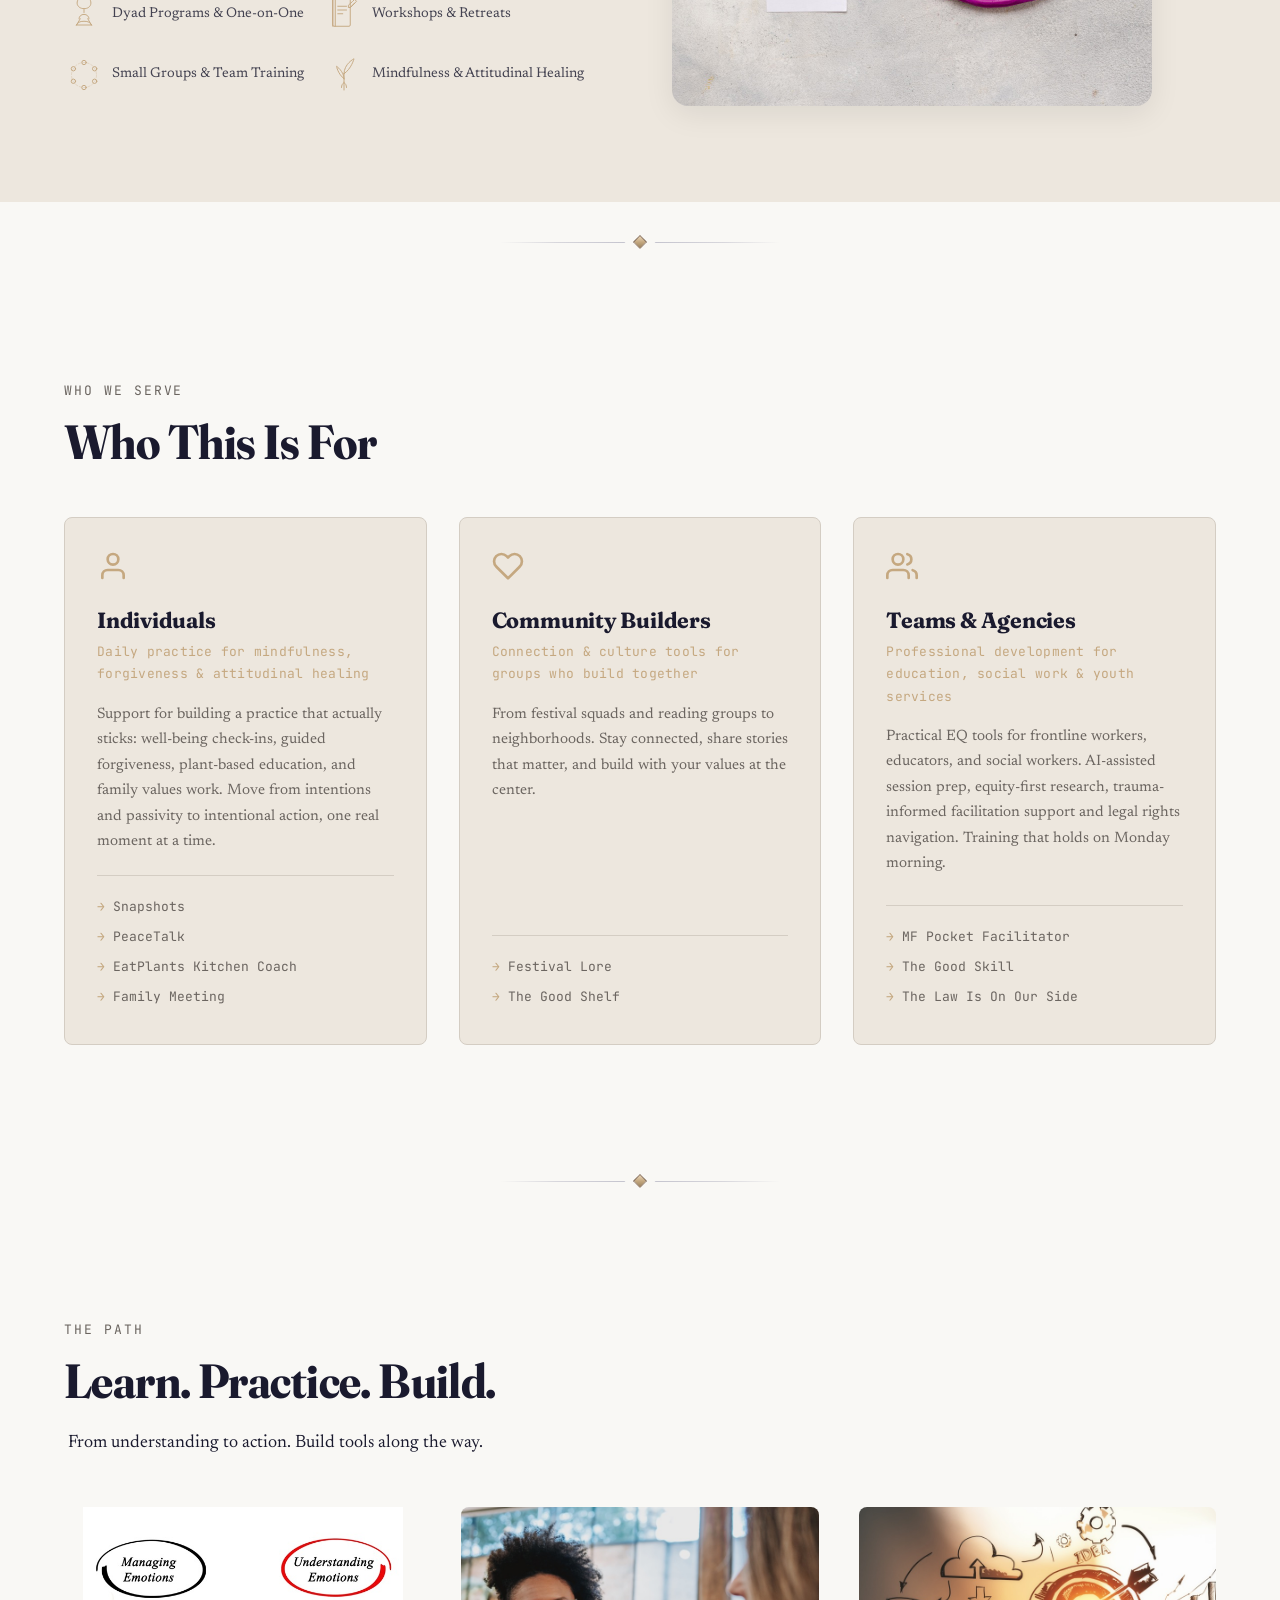
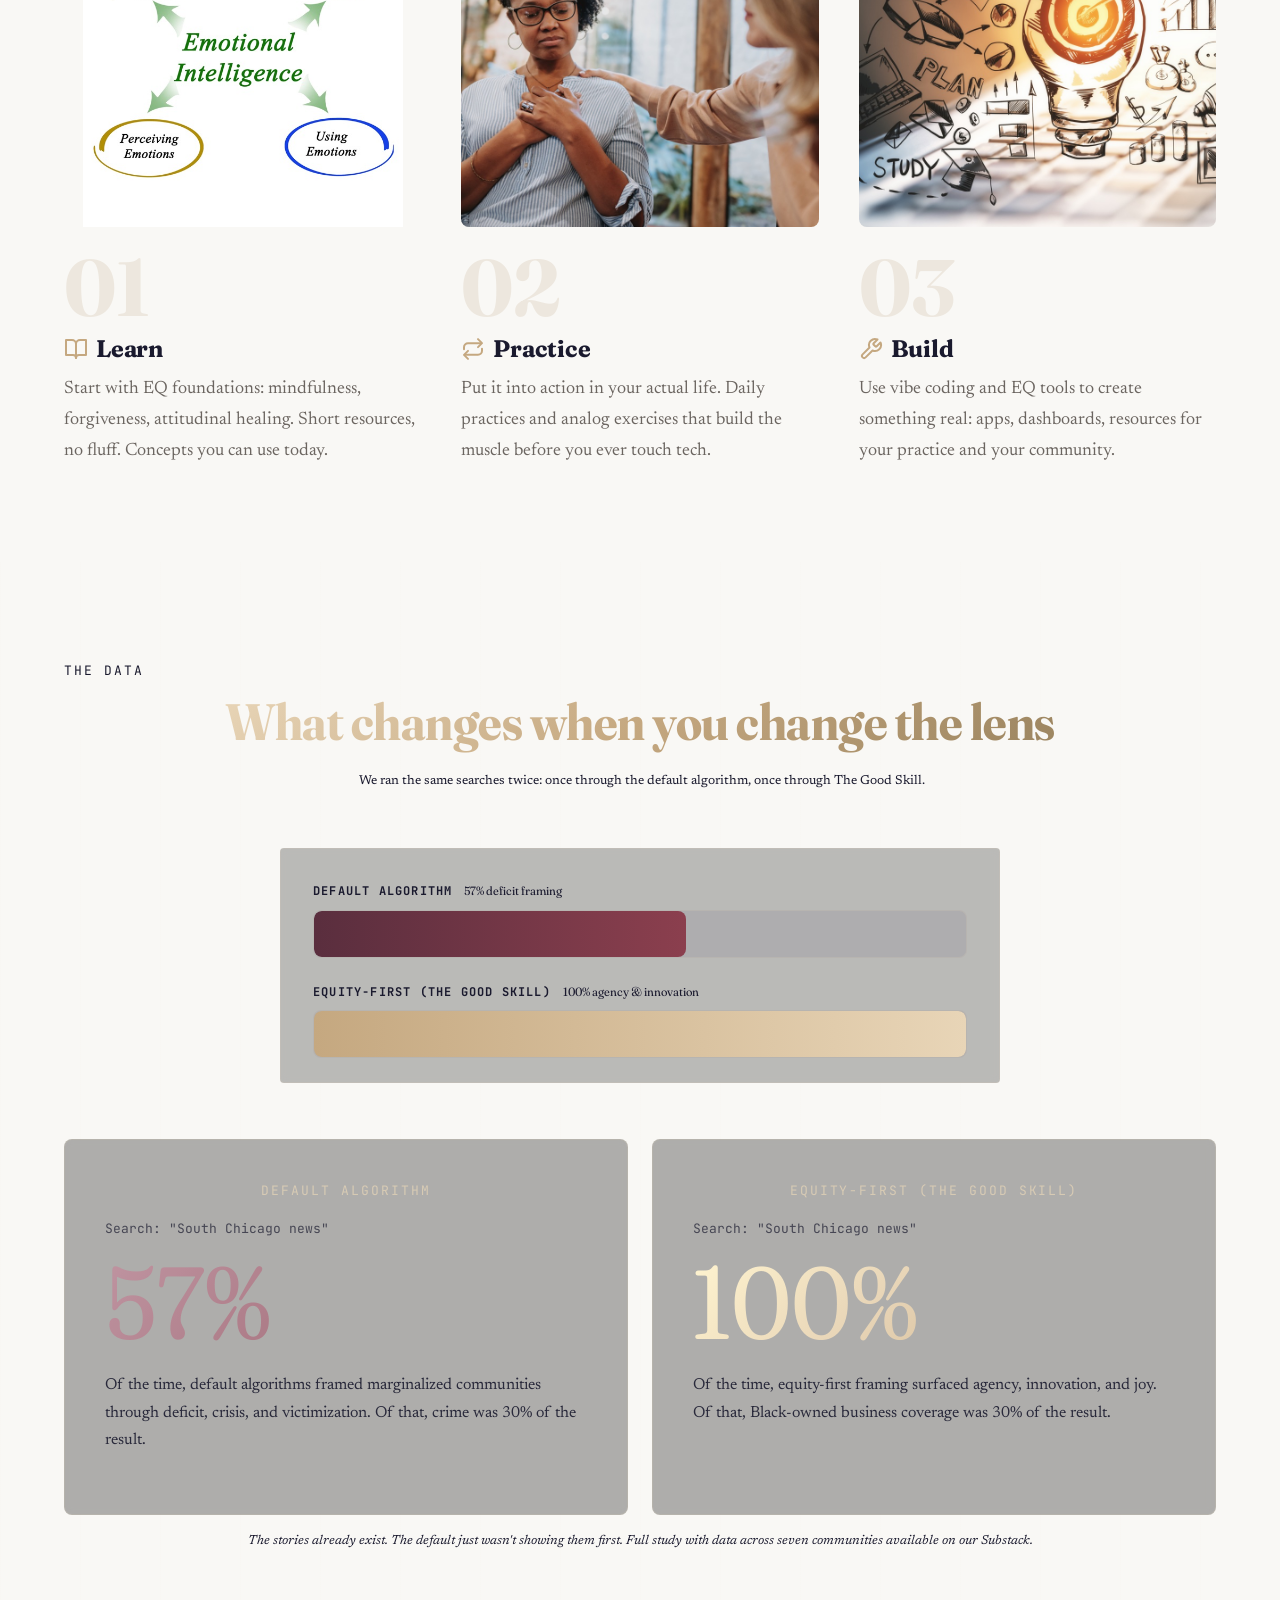
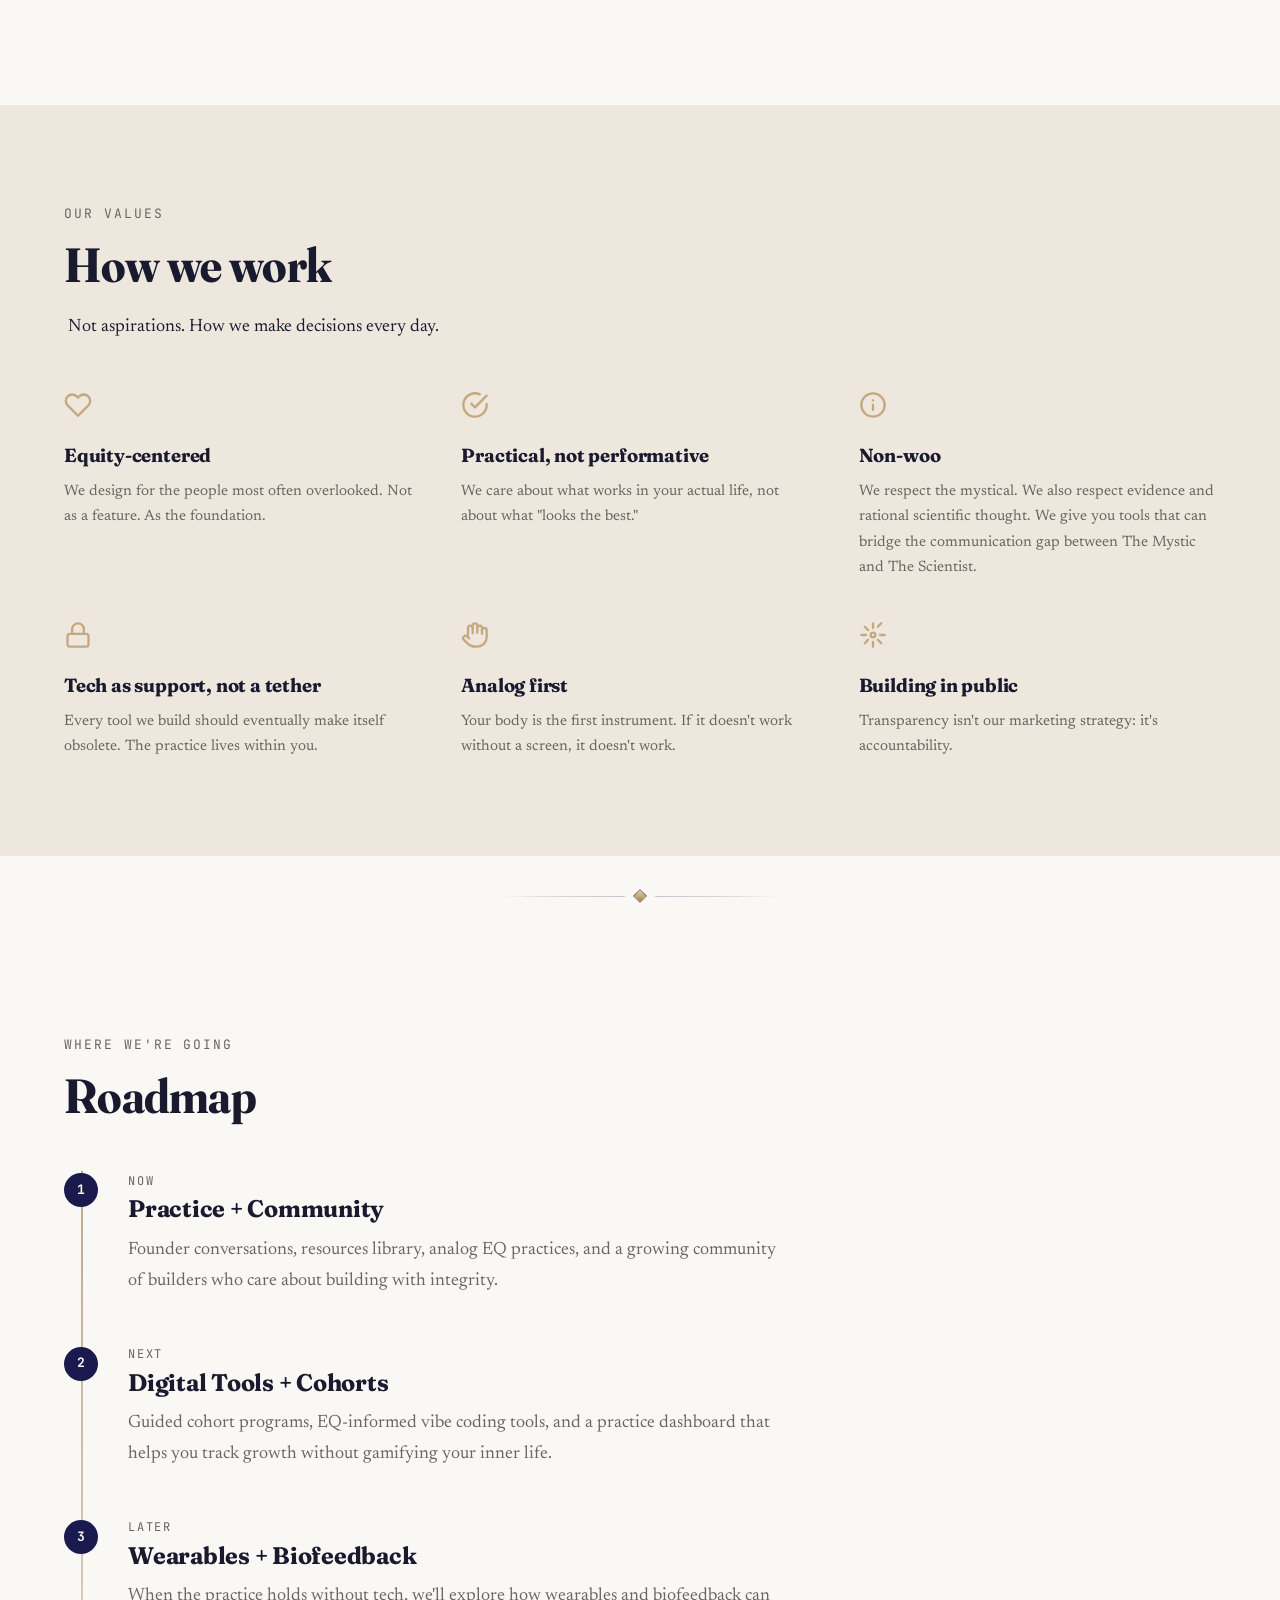
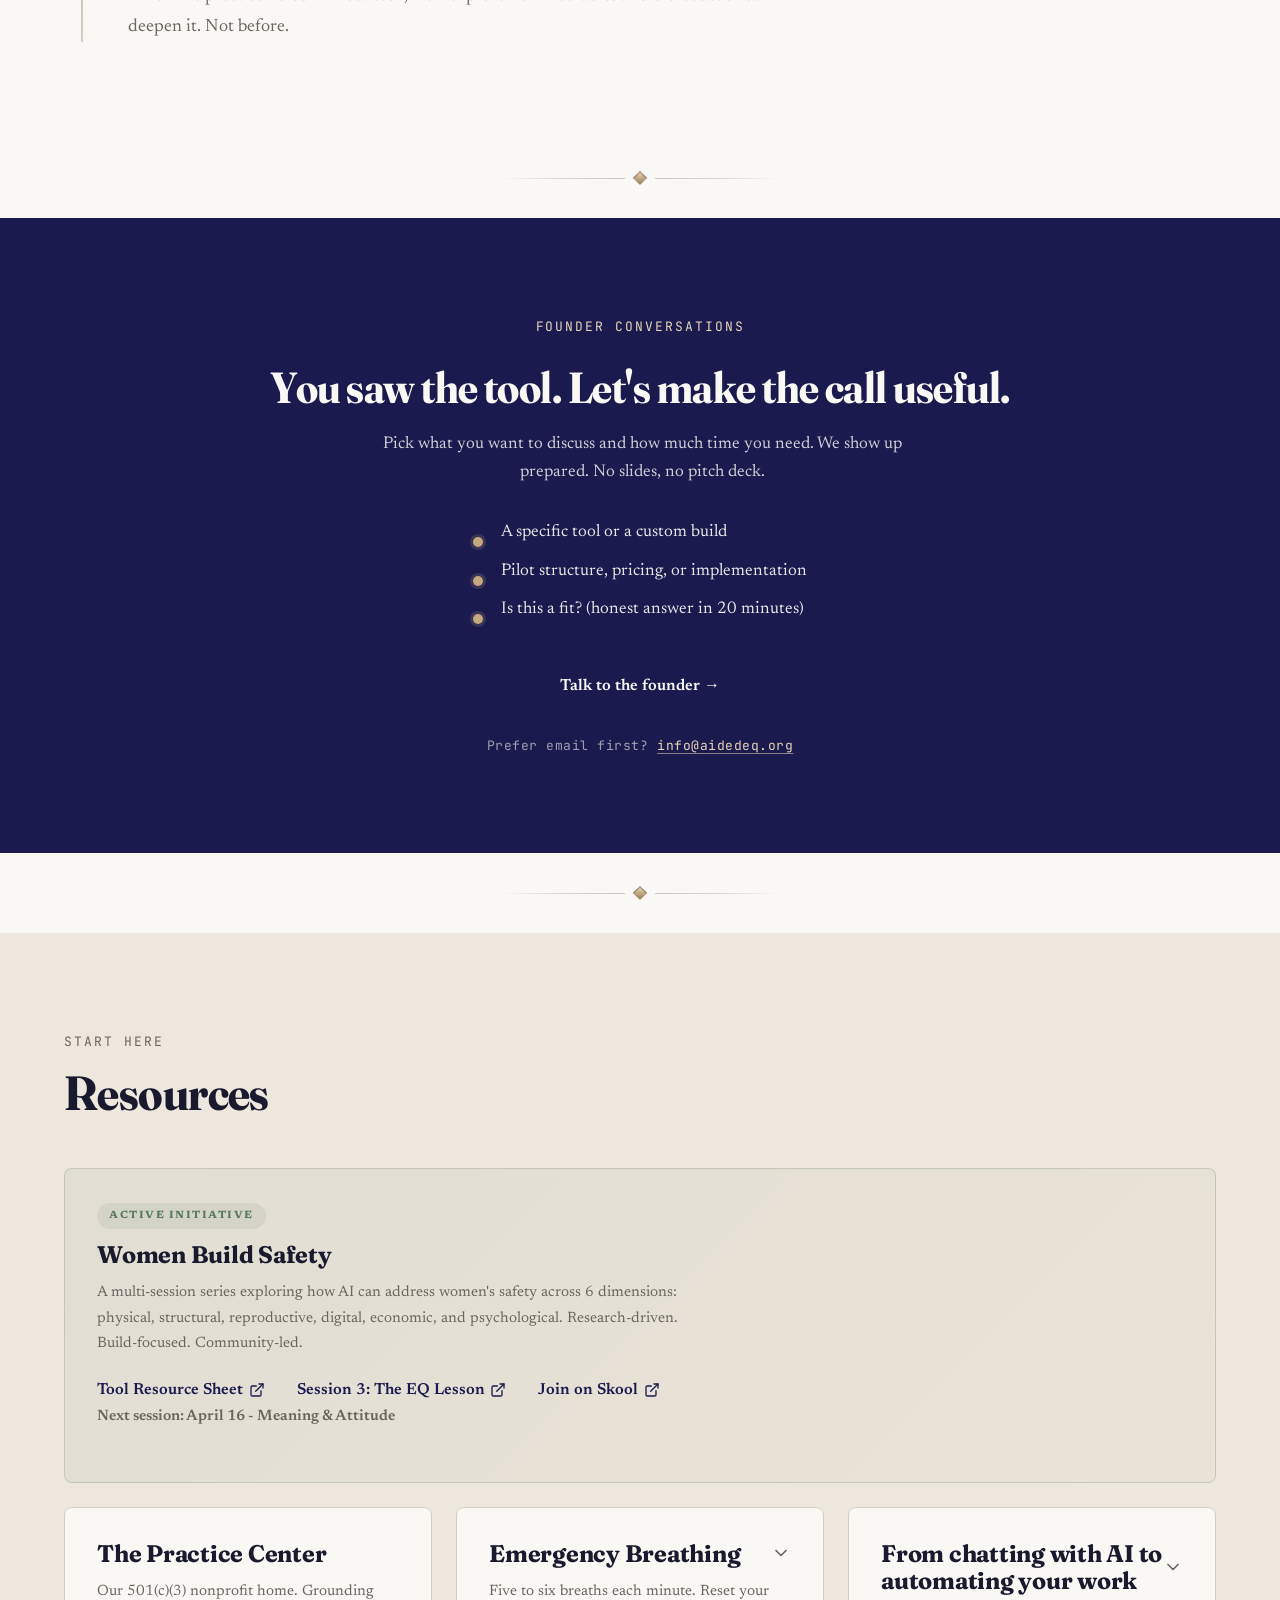
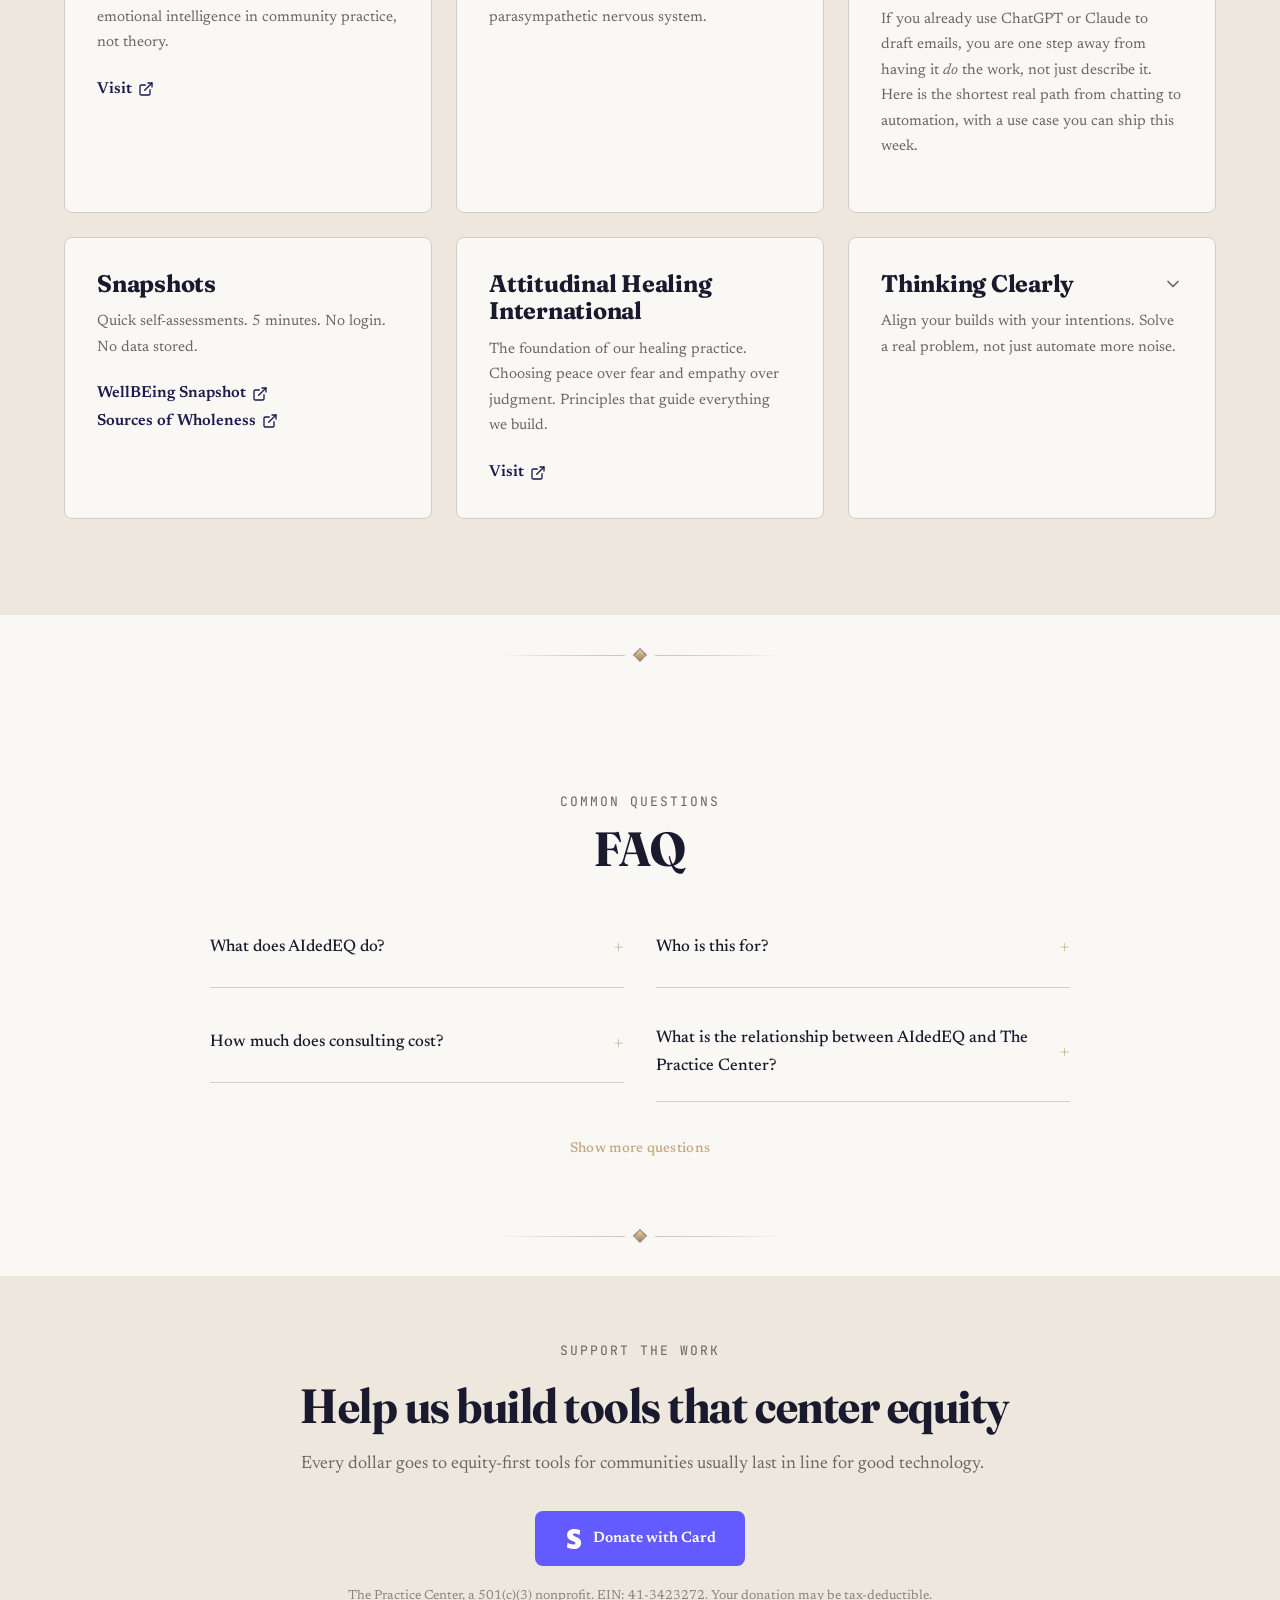
==== commit 2bad1c7a: "Add featured Women Build Safety card to Resources section Full-width card with sage/gold gradient, l" ====
--- a/index.html
+++ b/index.html
@@ -271,7 +271,7 @@
   <link rel="preconnect" href="https://fonts.googleapis.com">
   <link rel="preconnect" href="https://fonts.gstatic.com" crossorigin>
   <link href="https://fonts.googleapis.com/css2?family=Fraunces:ital,opsz,wght,SOFT@0,9..144,300..500,20..100;1,9..144,300..500,20..100&family=Newsreader:ital,opsz,wght@0,6..72,300..700;1,6..72,300..700&family=JetBrains+Mono:wght@400;500&family=Caveat:wght@400;500&display=swap" rel="stylesheet" media="print" onload="this.media='all'">
-  <link rel="stylesheet" href="css/styles.css?v=25">
+  <link rel="stylesheet" href="css/styles.css?v=26">
   <link rel="icon" href="images/logo-ae-light.png" type="image/png">
 </head>
 <body>
@@ -1186,6 +1186,27 @@
         <span class="section-label">Start Here</span>
         <h2 class="fade-in">Resources</h2>
         <div class="resources-grid">
+          <!-- Women Build Safety -->
+          <div class="resource-card resource-card-featured fade-in">
+            <span class="resource-card-badge">Active Initiative</span>
+            <h3>Women Build Safety</h3>
+            <p>A multi-session series exploring how AI can address women's safety across 6 dimensions: physical, structural, reproductive, digital, economic, and psychological. Research-driven. Build-focused. Community-led.</p>
+            <div class="resource-card-featured-links">
+              <a href="/resources/safety.html" class="resource-link">
+                Tool Resource Sheet
+                <svg xmlns="http://www.w3.org/2000/svg" width="16" height="16" viewBox="0 0 24 24" fill="none" stroke="currentColor" stroke-width="2" stroke-linecap="round" stroke-linejoin="round"><path d="M18 13v6a2 2 0 0 1-2 2H5a2 2 0 0 1-2-2V8a2 2 0 0 1 2-2h6"/><polyline points="15 3 21 3 21 9"/><line x1="10" y1="14" x2="21" y2="3"/></svg>
+              </a>
+              <a href="/resources/session3.html" class="resource-link">
+                Session 3: The EQ Lesson
+                <svg xmlns="http://www.w3.org/2000/svg" width="16" height="16" viewBox="0 0 24 24" fill="none" stroke="currentColor" stroke-width="2" stroke-linecap="round" stroke-linejoin="round"><path d="M18 13v6a2 2 0 0 1-2 2H5a2 2 0 0 1-2-2V8a2 2 0 0 1 2-2h6"/><polyline points="15 3 21 3 21 9"/><line x1="10" y1="14" x2="21" y2="3"/></svg>
+              </a>
+              <a href="https://www.skool.com/women-building-ai-2577" target="_blank" rel="noopener noreferrer" class="resource-link">
+                Join on Skool
+                <svg xmlns="http://www.w3.org/2000/svg" width="16" height="16" viewBox="0 0 24 24" fill="none" stroke="currentColor" stroke-width="2" stroke-linecap="round" stroke-linejoin="round"><path d="M18 13v6a2 2 0 0 1-2 2H5a2 2 0 0 1-2-2V8a2 2 0 0 1 2-2h6"/><polyline points="15 3 21 3 21 9"/><line x1="10" y1="14" x2="21" y2="3"/></svg>
+              </a>
+            </div>
+            <p class="resource-card-featured-next">Next session: April 16 - Meaning & Attitude</p>
+          </div>
           <!-- The Practice Center -->
           <div class="resource-card fade-in">
             <h3>The Practice Center</h3>
--- a/css/styles.css
+++ b/css/styles.css
@@ -1602,6 +1602,40 @@
   color: var(--muted-foreground);
   font-size: 0.9375rem;
   margin-bottom: 1.25rem;
+}
+
+.resource-card-featured {
+  grid-column: 1 / -1;
+  background: linear-gradient(135deg, rgba(91,123,94,0.08) 0%, rgba(196,162,101,0.06) 100%);
+  border: 1px solid rgba(91,123,94,0.25);
+  position: relative;
+}
+.resource-card-featured:hover {
+  border-color: rgba(91,123,94,0.5);
+  box-shadow: 0 0 24px rgba(91,123,94,0.12);
+}
+.resource-card-badge {
+  display: inline-block;
+  font-size: 0.65rem;
+  font-weight: 700;
+  letter-spacing: 1.5px;
+  text-transform: uppercase;
+  color: #5B7B5E;
+  background: rgba(91,123,94,0.1);
+  padding: 4px 12px;
+  border-radius: 20px;
+  margin-bottom: 0.75rem;
+}
+.resource-card-featured-links {
+  display: flex;
+  flex-wrap: wrap;
+  gap: 1rem 2rem;
+}
+.resource-card-featured-next {
+  font-size: 0.8rem;
+  font-weight: 600;
+  color: #C4A265;
+  margin-bottom: 0;
 }
 
 .resource-link {
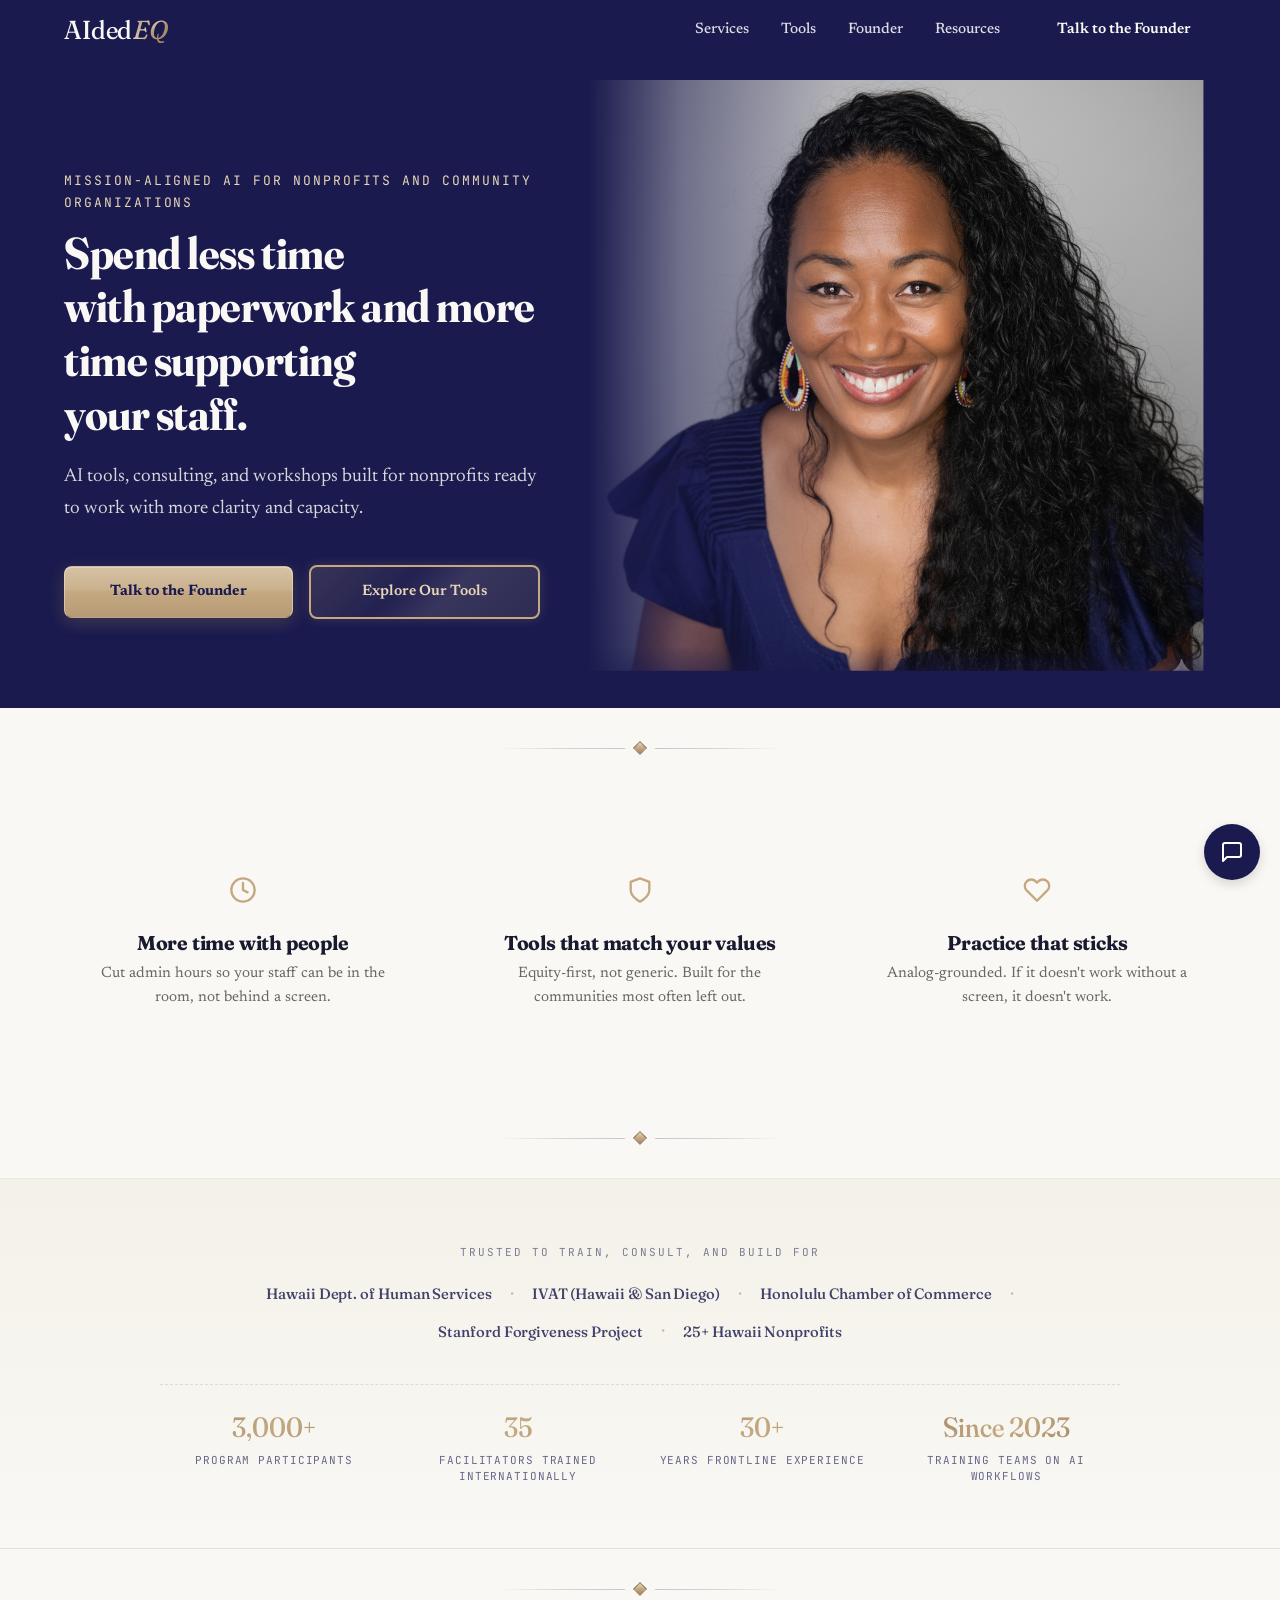
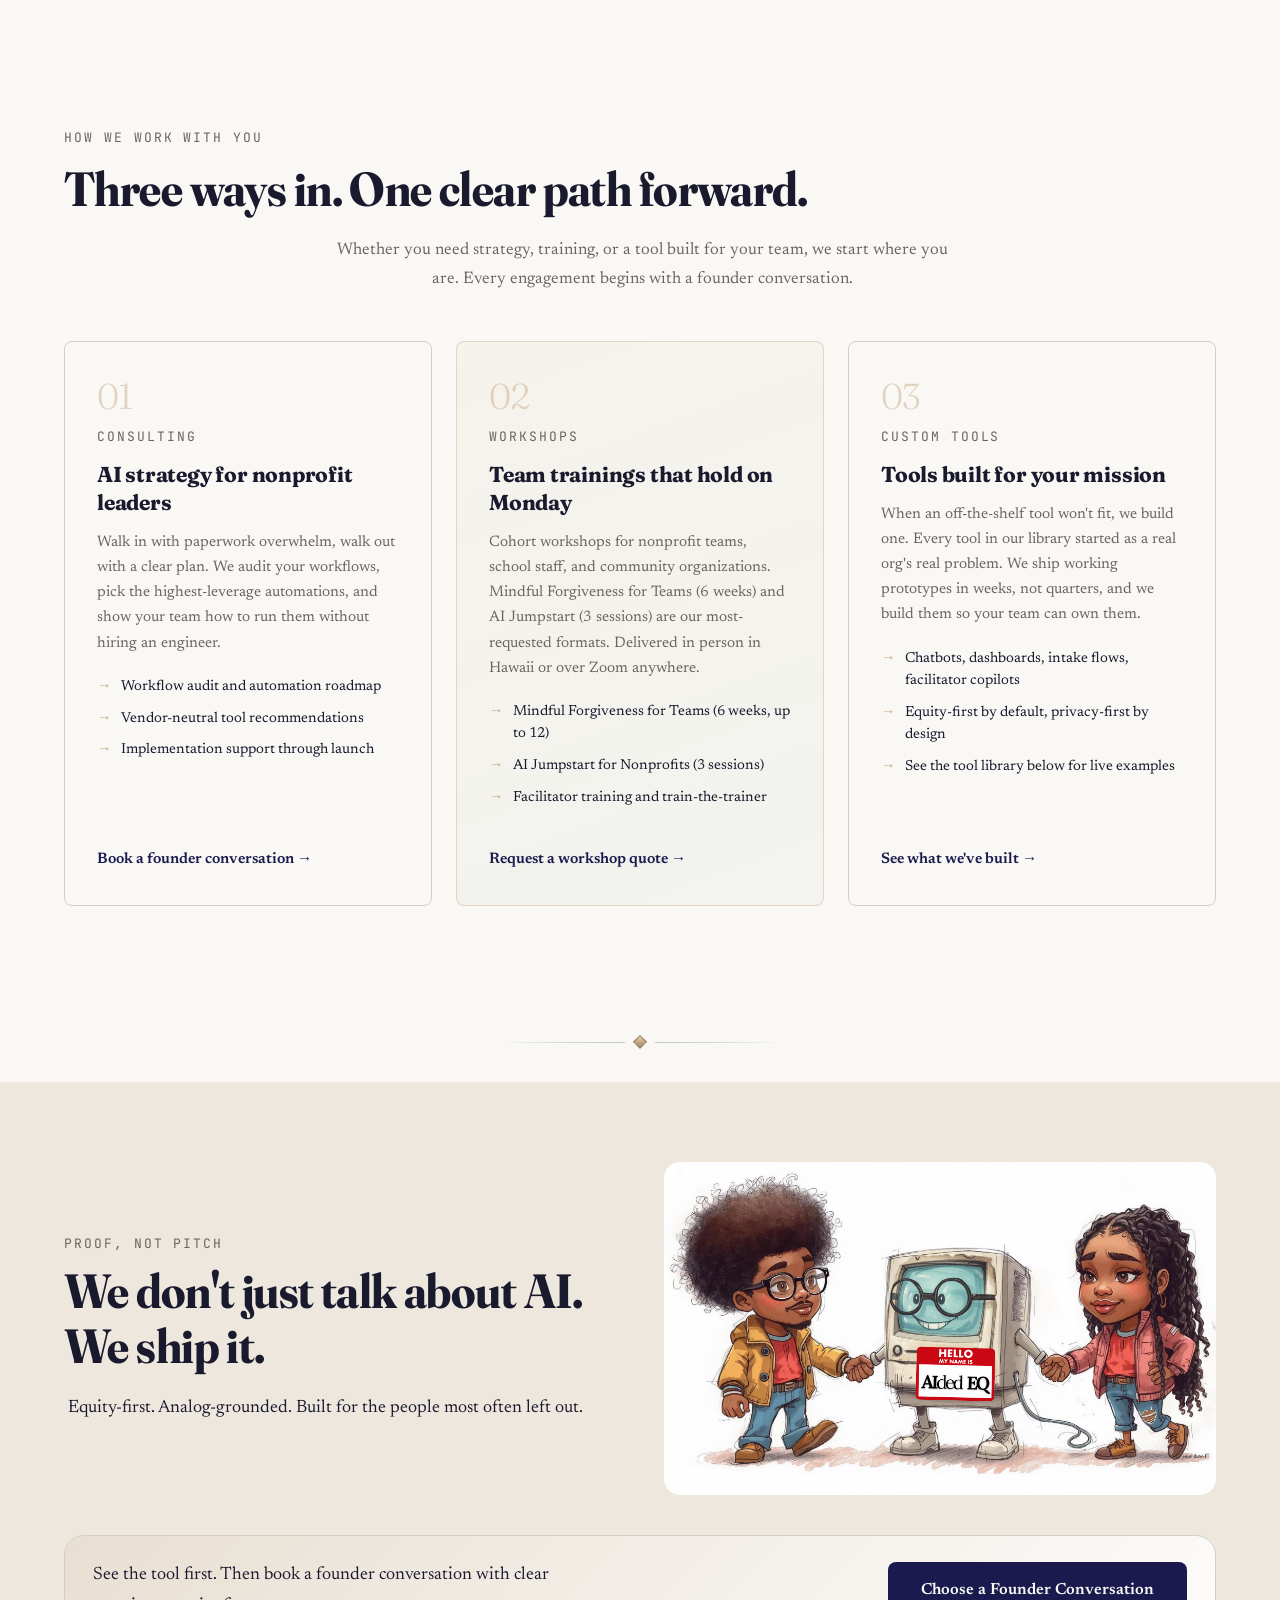
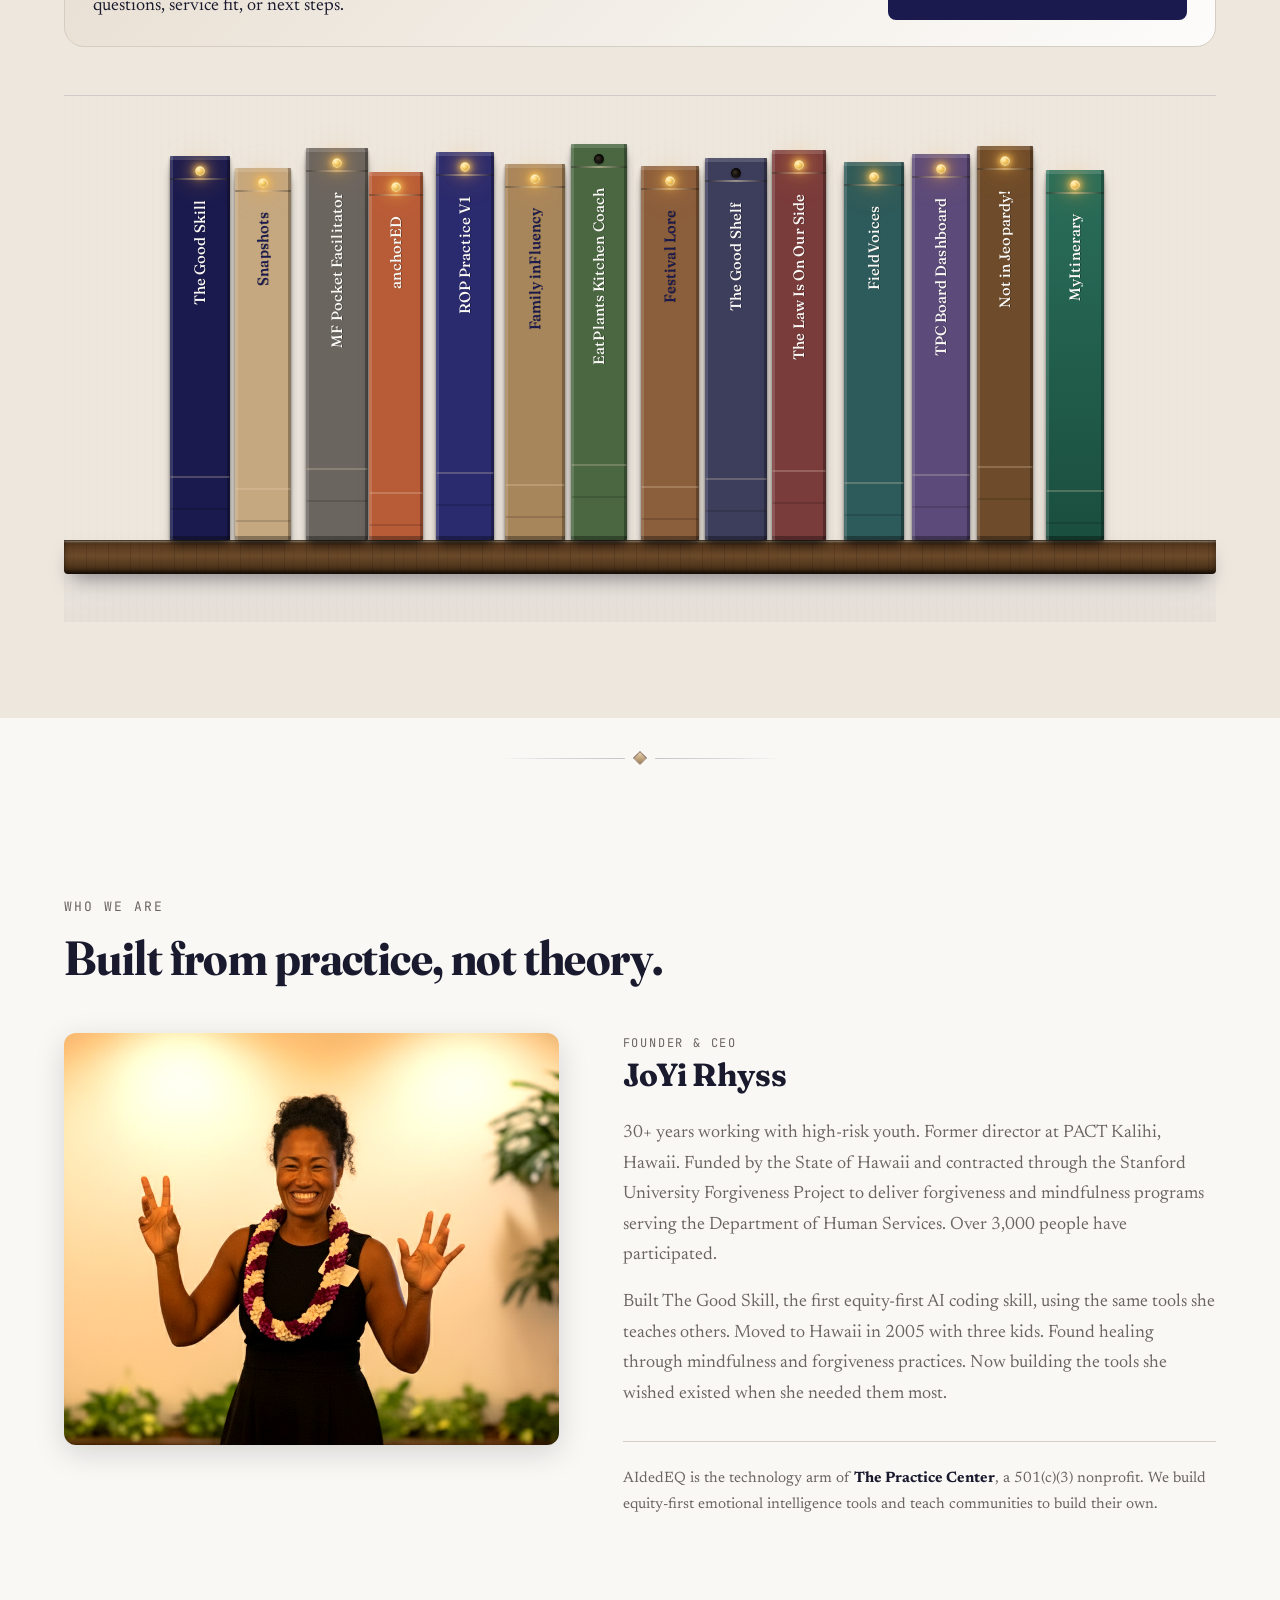
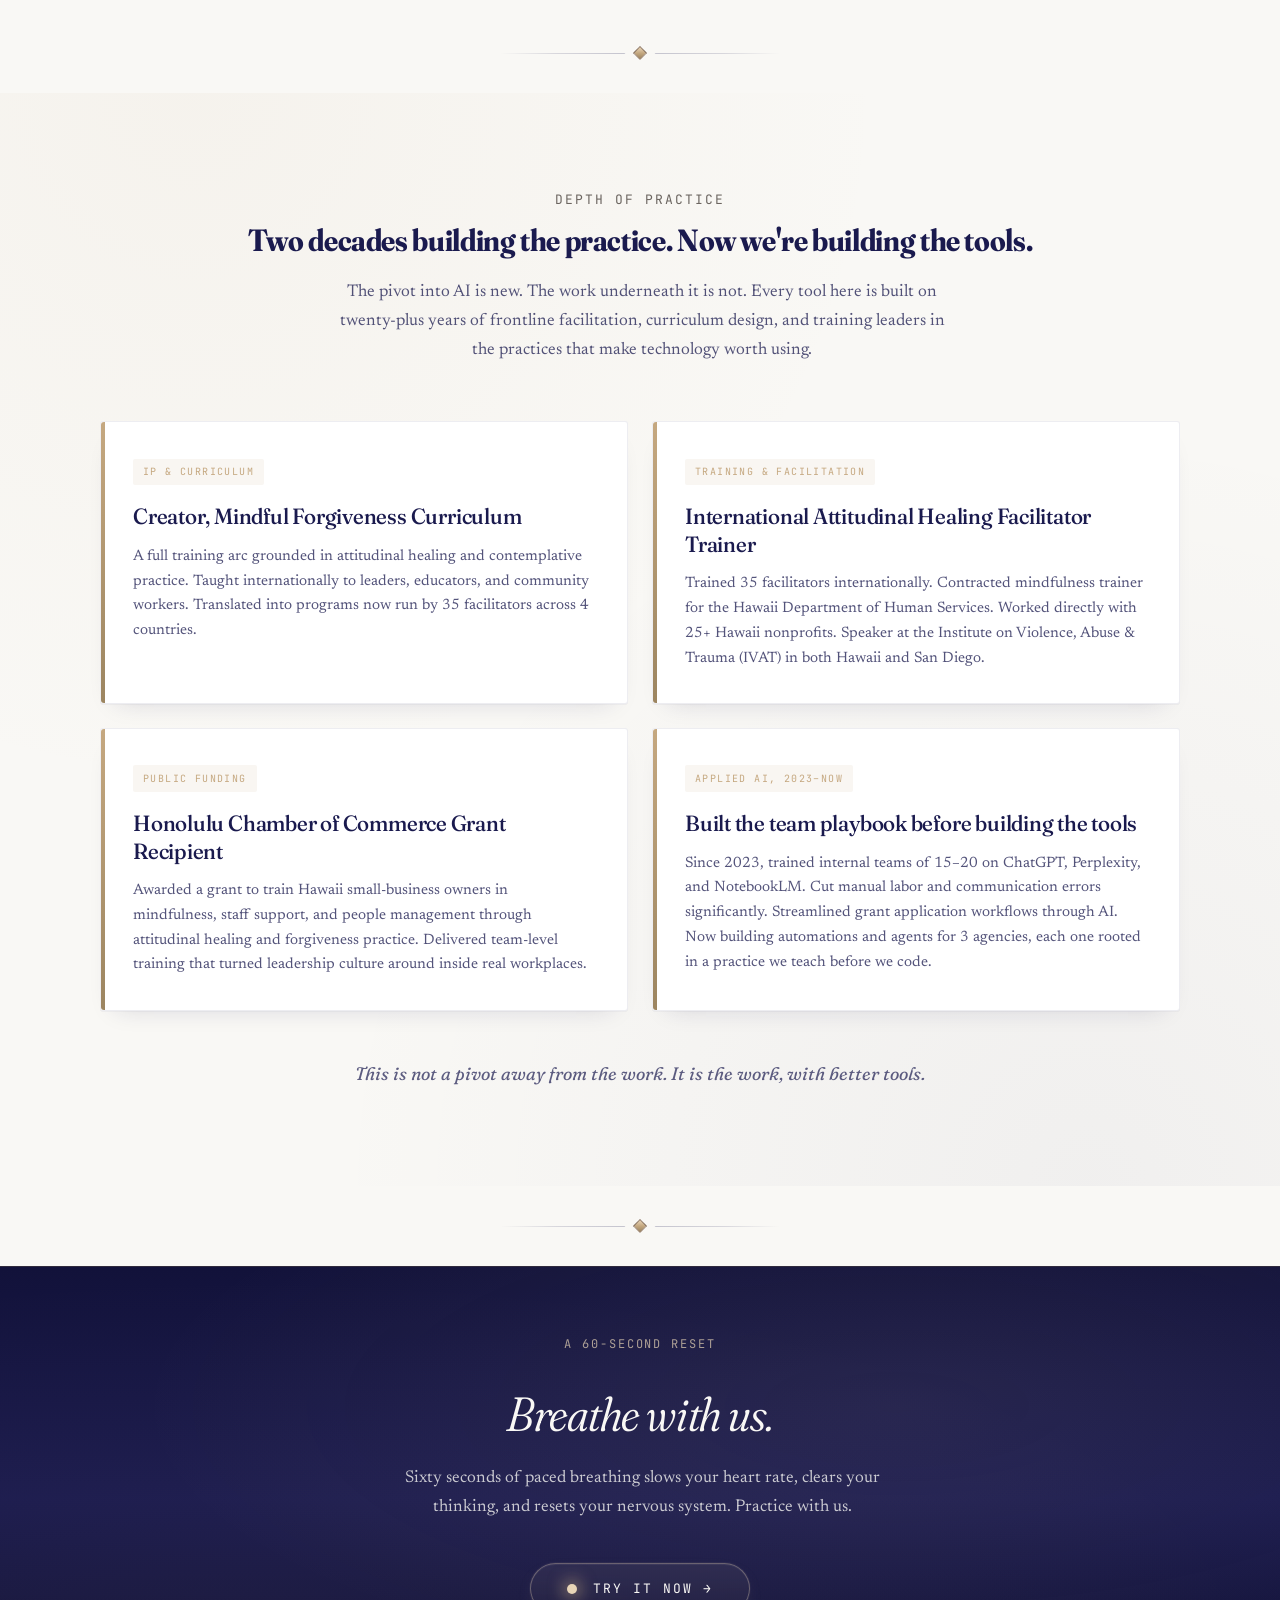
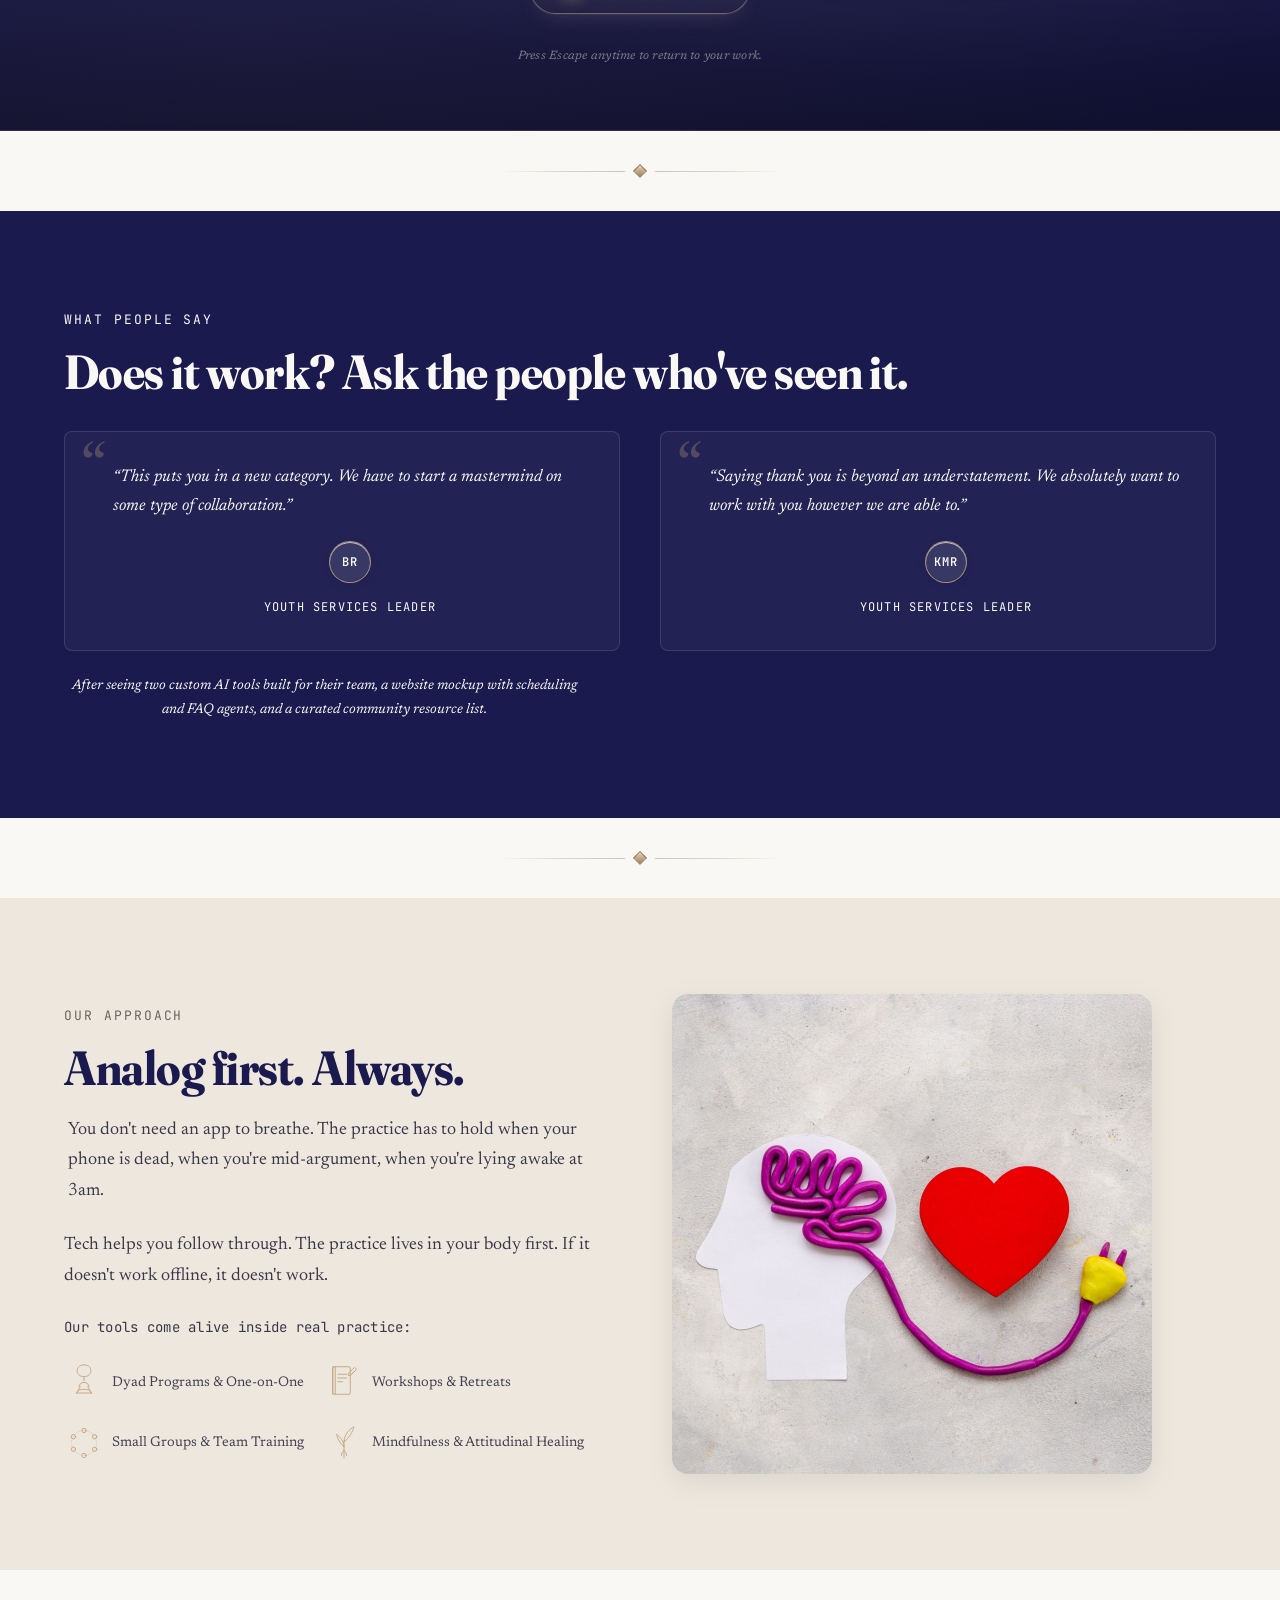
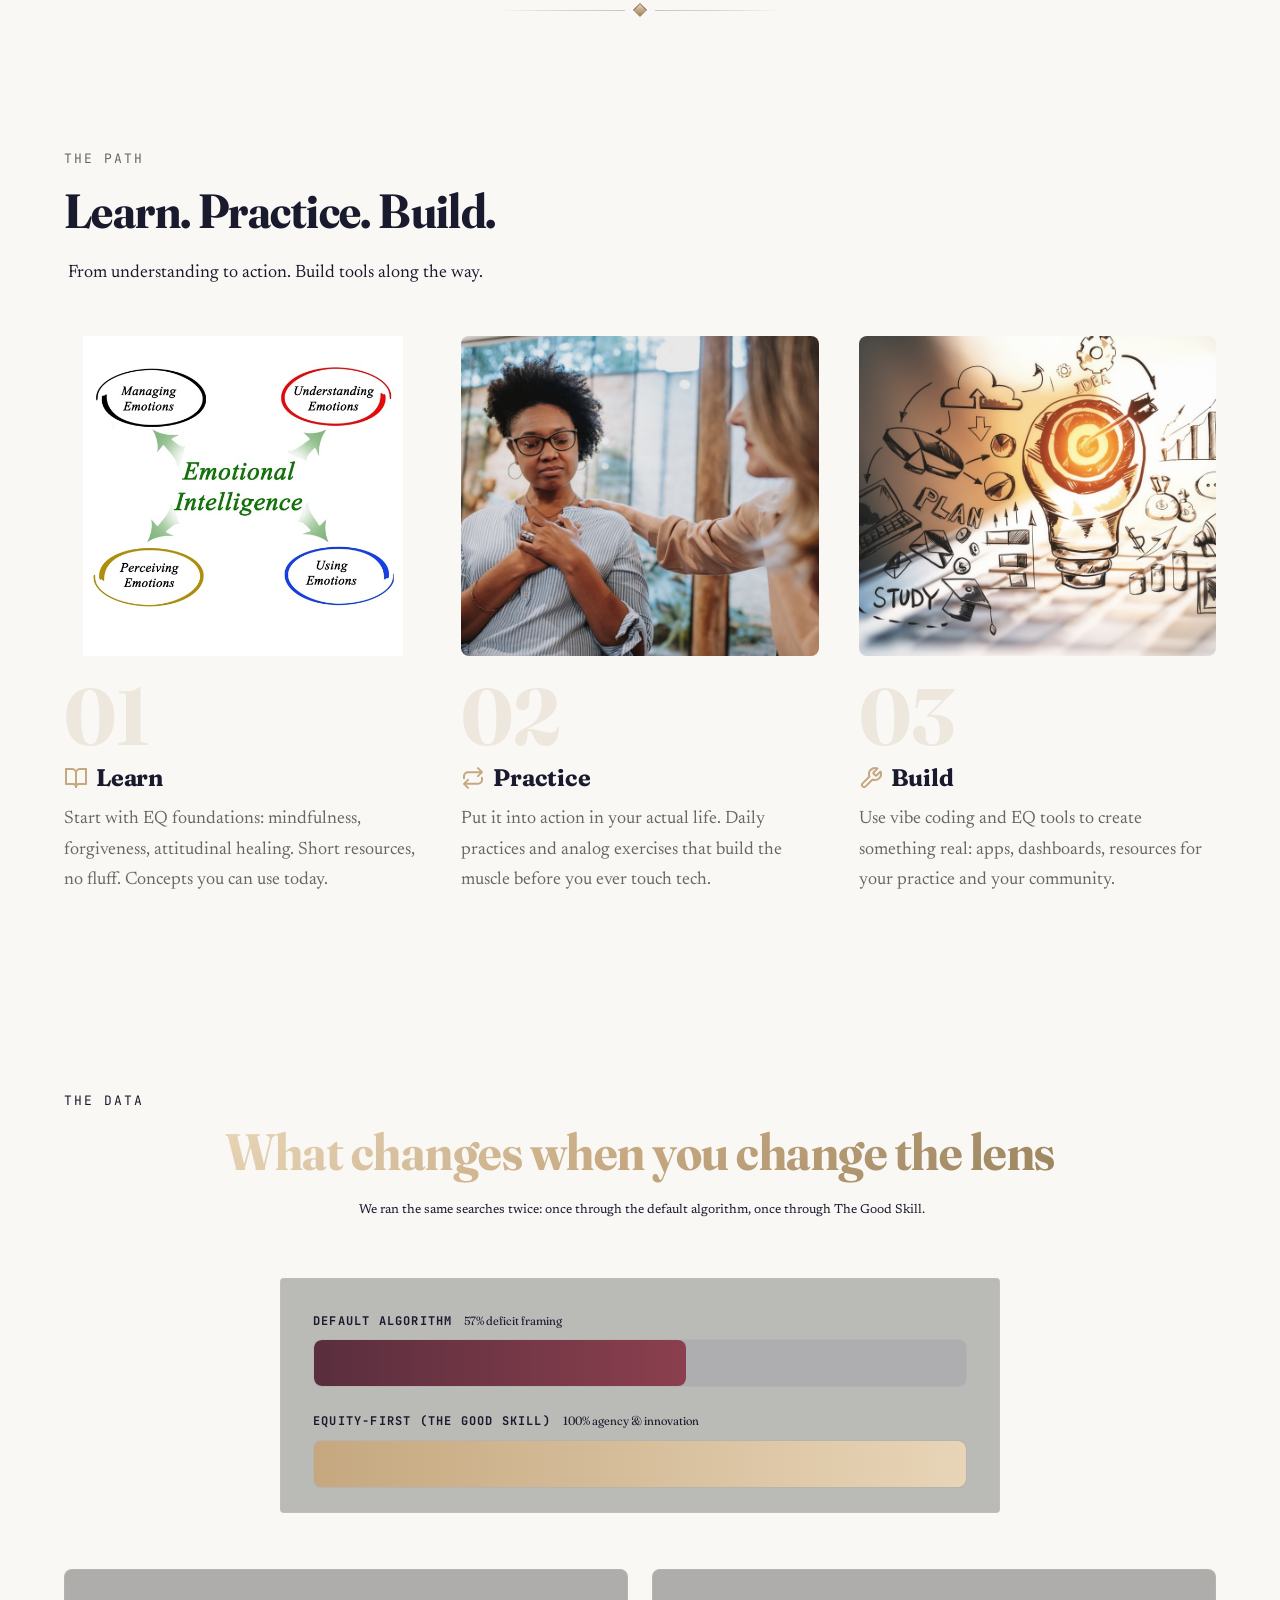
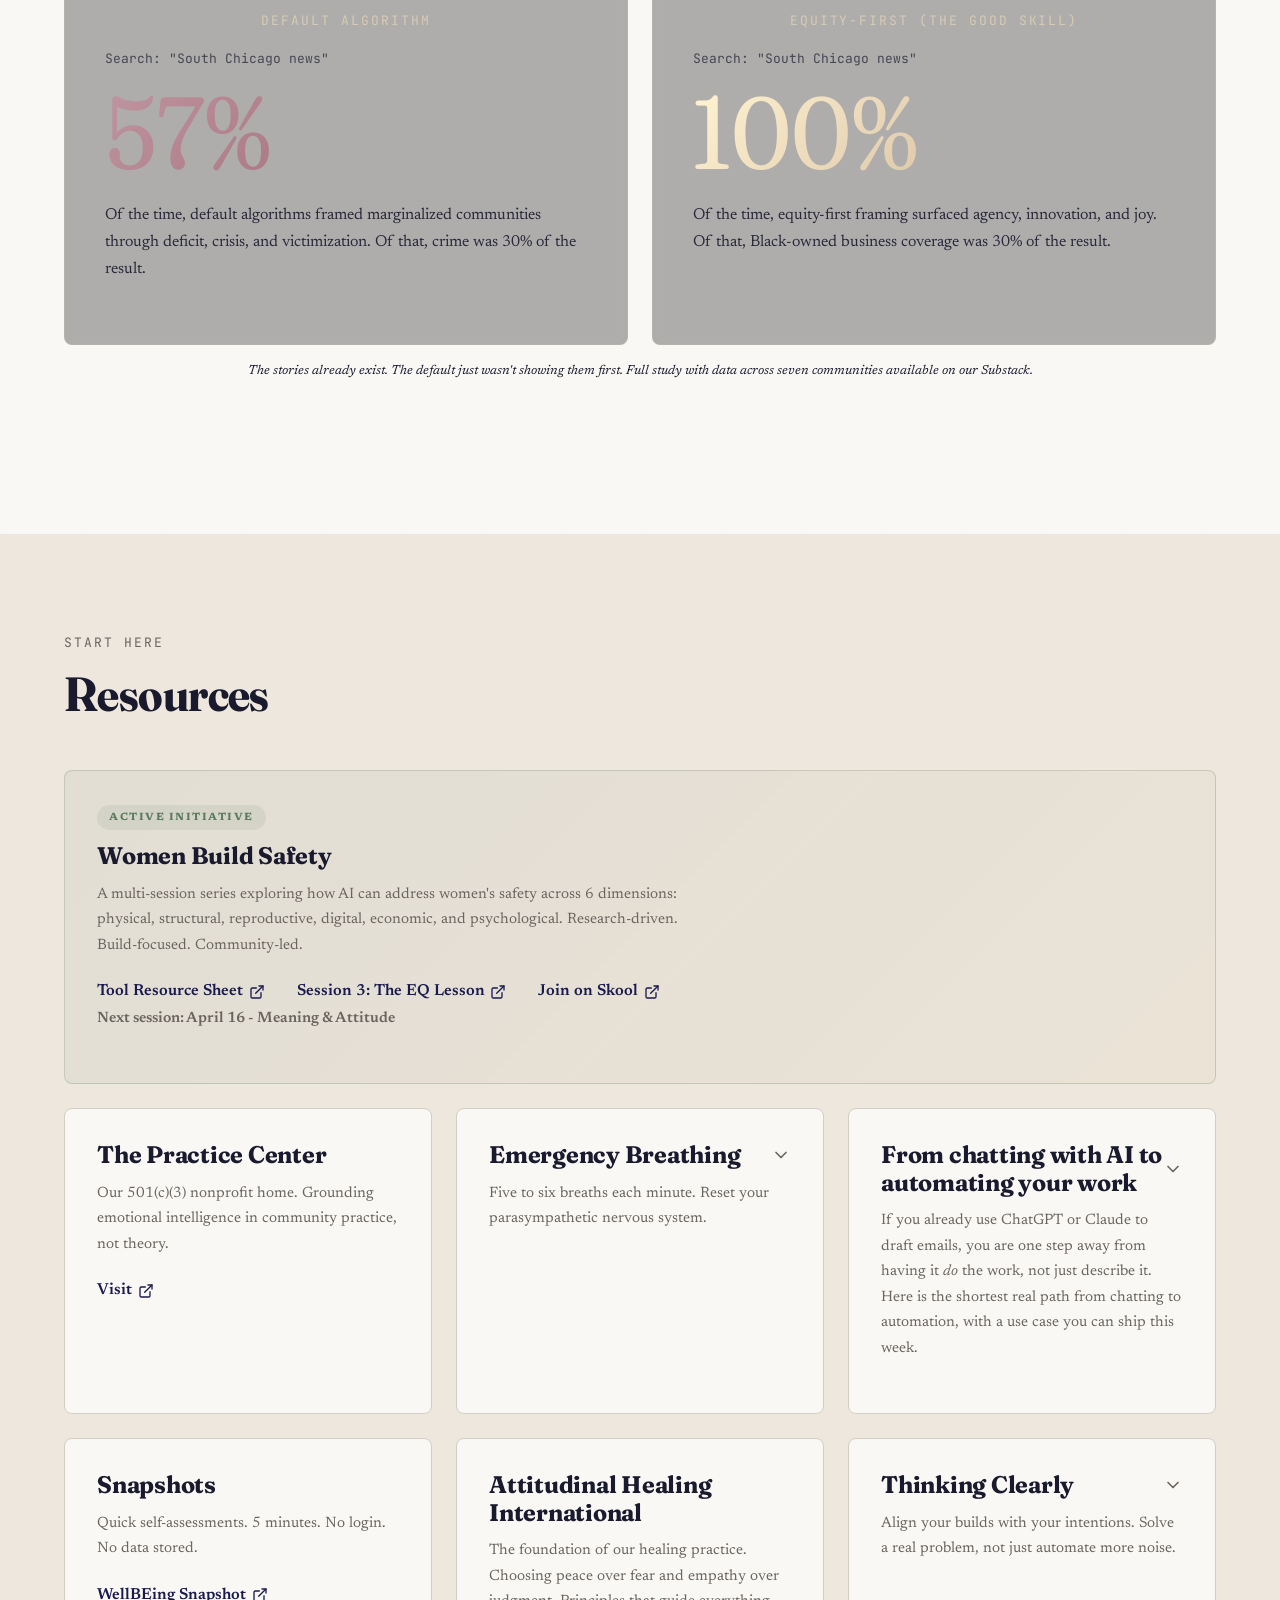
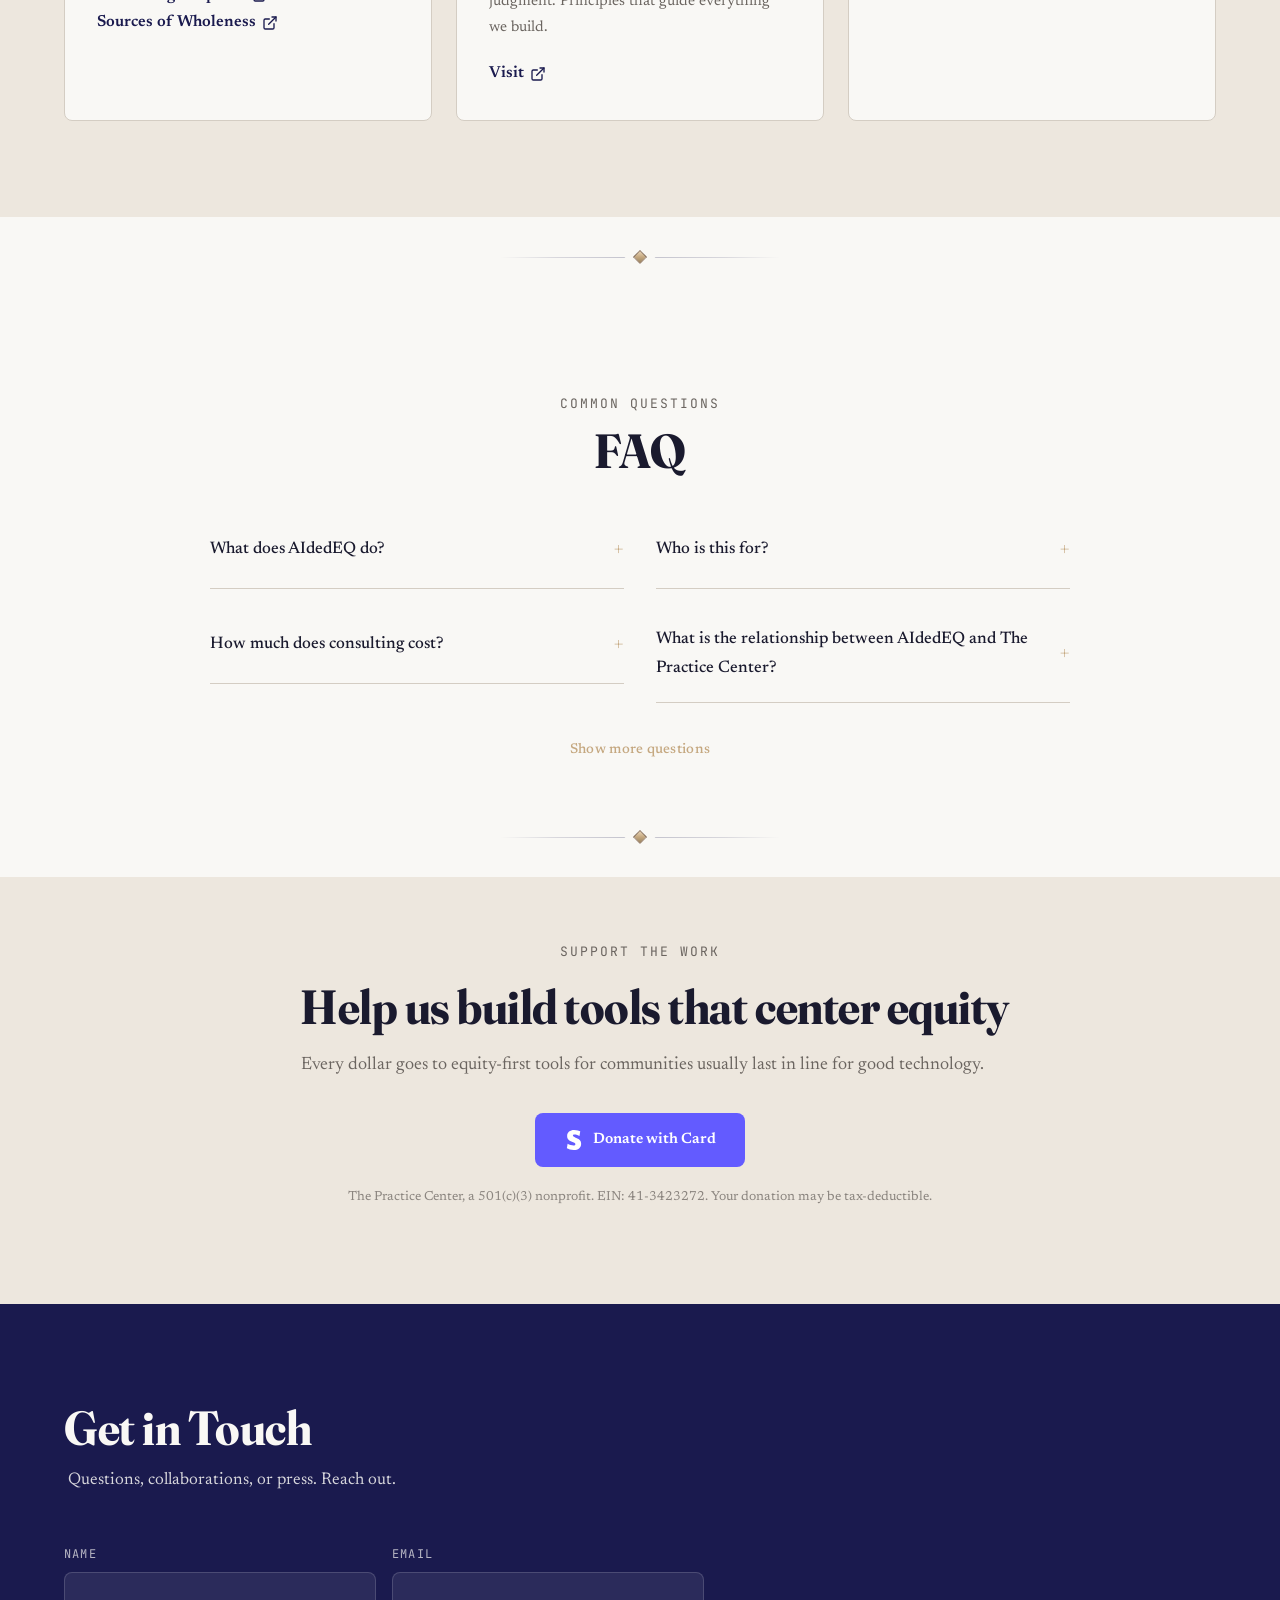
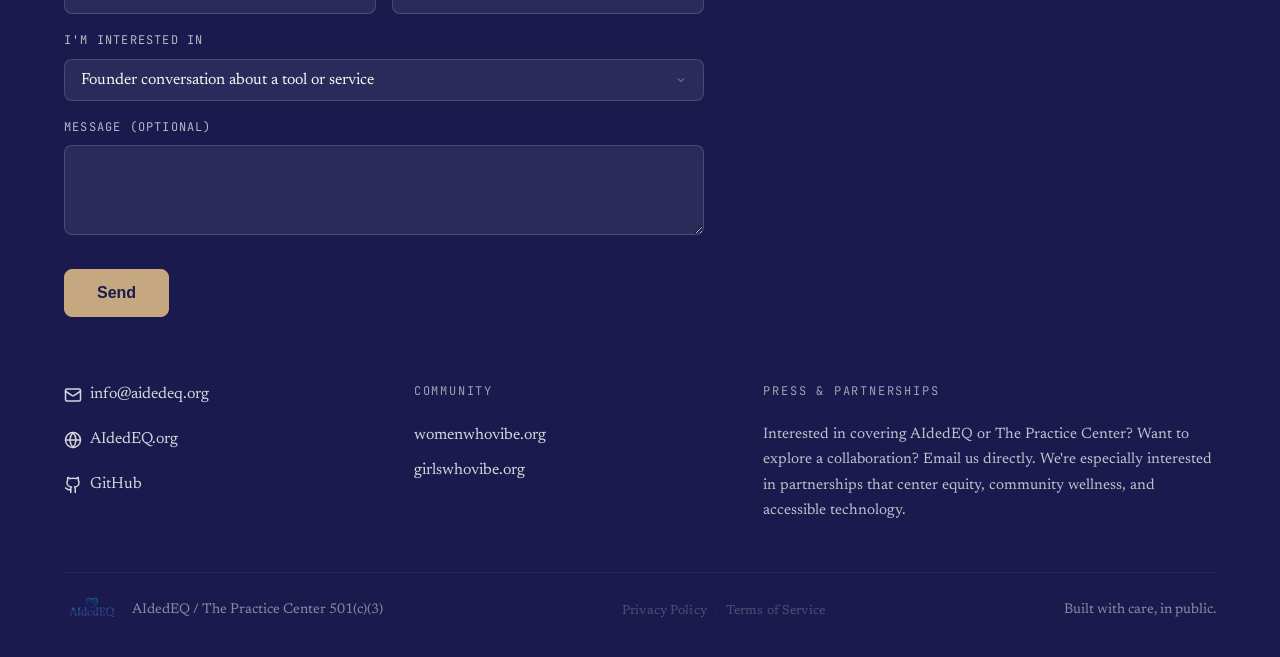
==== commit fe6e209c: "Restructure site: lead with services, cut 5 redundant philosophy sections Reduces the page from 20 s" ====
--- a/index.html
+++ b/index.html
@@ -271,7 +271,7 @@
   <link rel="preconnect" href="https://fonts.googleapis.com">
   <link rel="preconnect" href="https://fonts.gstatic.com" crossorigin>
   <link href="https://fonts.googleapis.com/css2?family=Fraunces:ital,opsz,wght,SOFT@0,9..144,300..500,20..100;1,9..144,300..500,20..100&family=Newsreader:ital,opsz,wght@0,6..72,300..700;1,6..72,300..700&family=JetBrains+Mono:wght@400;500&family=Caveat:wght@400;500&display=swap" rel="stylesheet" media="print" onload="this.media='all'">
-  <link rel="stylesheet" href="css/styles.css?v=26">
+  <link rel="stylesheet" href="css/styles.css?v=27">
   <link rel="icon" href="images/logo-ae-light.png" type="image/png">
 </head>
 <body>
@@ -310,9 +310,8 @@
       </a>
       <nav>
         <ul class="navbar-links">
+          <li><a href="#how-we-work">Services</a></li>
           <li><a href="#tools">Tools</a></li>
-          <li><a href="#sessions">Consulting</a></li>
-          <li><a href="#approach">Approach</a></li>
           <li><a href="#about">Founder</a></li>
           <li><a href="#resources">Resources</a></li>
           <li><a href="/book/" class="btn-get-started">Talk to the Founder</a></li>
@@ -333,9 +332,8 @@
 
   <!-- Mobile Nav Overlay -->
   <div class="mobile-nav" id="mobile-nav">
+    <a href="#how-we-work" class="mobile-nav-link">Services</a>
     <a href="#tools" class="mobile-nav-link">Tools</a>
-    <a href="#sessions" class="mobile-nav-link">Consulting</a>
-    <a href="#approach" class="mobile-nav-link">Approach</a>
     <a href="#about" class="mobile-nav-link">Founder</a>
     <a href="#resources" class="mobile-nav-link">Resources</a>
     <a href="/book/" class="btn-primary">Talk to the Founder</a>
@@ -437,12 +435,60 @@
 
     <hr class="section-divider">
 
+<section id="how-we-work" class="section-padding services-section">
+      <div class="container">
+        <span class="section-label">How We Work With You</span>
+        <h2 class="fade-in">Three ways in. One clear path forward.</h2>
+        <p class="services-intro fade-in">Whether you need strategy, training, or a tool built for your team, we start where you are. Every engagement begins with a founder conversation.</p>
+        <div class="services-grid">
+          <div class="service-card fade-in">
+            <div class="service-card-number">01</div>
+            <span class="section-label service-card-eyebrow">Consulting</span>
+            <h3>AI strategy for nonprofit leaders</h3>
+            <p>Walk in with paperwork overwhelm, walk out with a clear plan. We audit your workflows, pick the highest-leverage automations, and show your team how to run them without hiring an engineer.</p>
+            <ul class="service-card-list">
+              <li>Workflow audit and automation roadmap</li>
+              <li>Vendor-neutral tool recommendations</li>
+              <li>Implementation support through launch</li>
+            </ul>
+            <a href="/book/" class="service-card-cta">Book a founder conversation &rarr;</a>
+          </div>
+          <div class="service-card service-card--featured fade-in">
+            <div class="service-card-number">02</div>
+            <span class="section-label service-card-eyebrow">Workshops</span>
+            <h3>Team trainings that hold on Monday</h3>
+            <p>Cohort workshops for nonprofit teams, school staff, and community organizations. Mindful Forgiveness for Teams (6 weeks) and AI Jumpstart (3 sessions) are our most-requested formats. Delivered in person in Hawaii or over Zoom anywhere.</p>
+            <ul class="service-card-list">
+              <li>Mindful Forgiveness for Teams (6 weeks, up to 12)</li>
+              <li>AI Jumpstart for Nonprofits (3 sessions)</li>
+              <li>Facilitator training and train-the-trainer</li>
+            </ul>
+            <a href="/book/" class="service-card-cta">Request a workshop quote &rarr;</a>
+          </div>
+          <div class="service-card fade-in">
+            <div class="service-card-number">03</div>
+            <span class="section-label service-card-eyebrow">Custom Tools</span>
+            <h3>Tools built for your mission</h3>
+            <p>When an off-the-shelf tool won't fit, we build one. Every tool in our library started as a real org's real problem. We ship working prototypes in weeks, not quarters, and we build them so your team can own them.</p>
+            <ul class="service-card-list">
+              <li>Chatbots, dashboards, intake flows, facilitator copilots</li>
+              <li>Equity-first by default, privacy-first by design</li>
+              <li>See the tool library below for live examples</li>
+            </ul>
+            <a href="#tools" class="service-card-cta">See what we've built &rarr;</a>
+          </div>
+        </div>
+      </div>
+    </section>
+
+    <hr class="section-divider">
+
 <section id="tools" class="section-padding">
       <div class="container">
         <div class="tools-intro-grid fade-in">
           <div class="tools-intro-text">
-            <span class="section-label">What We Build</span>
-            <h2>Our Tool Library</h2>
+            <span class="section-label">Proof, Not Pitch</span>
+            <h2>We don't just talk about AI. We ship it.</h2>
             <p>Equity-first. Analog-grounded. Built for the people most often left out.</p>
           </div>
           <div class="tools-intro-image">
@@ -827,50 +873,6 @@
           </div>
         </div>
         <p class="testimonials-context fade-in">After seeing two custom AI tools built for their team, a website mockup with scheduling and FAQ agents, and a curated community resource list.</p>
-      </div>
-    </section>
-
-    <hr class="section-divider">
-
-<section id="practices" class="section-padding">
-      <div class="container">
-        <span class="section-label">The Practices</span>
-        <h2 class="fade-in">What changes when you practice</h2>
-        <p class="fade-in">Not theory. What these practices do in your actual life.</p>
-        <div class="practices-grid">
-          <div class="practice-card fade-in">
-            <img src="images/mindfulness.jpg" alt="Mindfulness practice illustration" loading="lazy">
-            <h3>Mindfulness</h3>
-            <p>You stop reacting on autopilot. You notice the gap between what happens and what you do about it. Arguments get shorter. Decisions get clearer.</p>
-          </div>
-          <div class="practice-card fade-in">
-            <img src="images/forgiveness.jpg" alt="Forgiveness practice illustration" loading="lazy">
-            <h3>Forgiveness</h3>
-            <p>You put down the weight you've been carrying for someone who isn't thinking about you. Your chest loosens. Your energy returns.</p>
-          </div>
-          <div class="practice-card fade-in">
-            <img src="images/attitudinal-healing.jpg" alt="Attitudinal Healing practice illustration" loading="lazy">
-            <h3>Attitudinal Healing</h3>
-            <p>You learn to choose peace over the need to feel right in the moment. Fear loosens its grip. You start responding from love instead of defense.</p>
-          </div>
-        </div>
-      </div>
-    </section>
-
-    <hr class="section-divider">
-
-<section id="mission" class="mission-vision section-padding">
-      <div class="container">
-        <div class="mission-vision-grid fade-in">
-          <div>
-            <span class="section-label section-label-dark">Mission</span>
-            <p>AIdedEQ builds AI practice tools that turn intention into action so mission-driven teams can stay present, take authentic responsibility, and lead with their values at work, home, and in community.</p>
-          </div>
-          <div>
-            <span class="section-label section-label-dark">Vision</span>
-            <p>A world where technology supports daily practice so values become behavior, not branding.</p>
-          </div>
-        </div>
       </div>
     </section>
 
@@ -948,56 +950,6 @@
 
     <hr class="section-divider">
 
-<section id="who-we-serve" class="section-padding">
-      <div class="container">
-        <span class="section-label">Who We Serve</span>
-        <h2 class="fade-in">Who This Is For</h2>
-        <div class="audience-grid">
-          <div class="audience-card fade-in">
-            <div class="audience-icon">
-              <svg xmlns="http://www.w3.org/2000/svg" width="32" height="32" viewBox="0 0 24 24" fill="none" stroke="currentColor" stroke-width="2" stroke-linecap="round" stroke-linejoin="round"><path d="M20 21v-2a4 4 0 0 0-4-4H8a4 4 0 0 0-4 4v2"/><circle cx="12" cy="7" r="4"/></svg>
-            </div>
-            <h3>Individuals</h3>
-            <p class="audience-subtitle">Daily practice for mindfulness, forgiveness &amp; attitudinal healing</p>
-            <p>Support for building a practice that actually sticks: well-being check-ins, guided forgiveness, plant-based education, and family values work. Move from intentions and passivity to intentional action, one real moment at a time.</p>
-            <ul class="audience-tools">
-              <li>Snapshots</li>
-              <li>PeaceTalk</li>
-              <li>EatPlants Kitchen Coach</li>
-              <li>Family Meeting</li>
-            </ul>
-          </div>
-          <div class="audience-card fade-in">
-            <div class="audience-icon">
-              <svg xmlns="http://www.w3.org/2000/svg" width="32" height="32" viewBox="0 0 24 24" fill="none" stroke="currentColor" stroke-width="2" stroke-linecap="round" stroke-linejoin="round"><path d="M20.84 4.61a5.5 5.5 0 0 0-7.78 0L12 5.67l-1.06-1.06a5.5 5.5 0 0 0-7.78 7.78l1.06 1.06L12 21.23l7.78-7.78 1.06-1.06a5.5 5.5 0 0 0 0-7.78z"/></svg>
-            </div>
-            <h3>Community Builders</h3>
-            <p class="audience-subtitle">Connection &amp; culture tools for groups who build together</p>
-            <p>From festival squads and reading groups to neighborhoods. Stay connected, share stories that matter, and build with your values at the center.</p>
-            <ul class="audience-tools">
-              <li>Festival Lore</li>
-              <li>The Good Shelf</li>
-            </ul>
-          </div>
-          <div class="audience-card fade-in">
-            <div class="audience-icon">
-              <svg xmlns="http://www.w3.org/2000/svg" width="32" height="32" viewBox="0 0 24 24" fill="none" stroke="currentColor" stroke-width="2" stroke-linecap="round" stroke-linejoin="round"><path d="M17 21v-2a4 4 0 0 0-4-4H5a4 4 0 0 0-4 4v2"/><circle cx="9" cy="7" r="4"/><path d="M23 21v-2a4 4 0 0 0-3-3.87"/><path d="M16 3.13a4 4 0 0 1 0 7.75"/></svg>
-            </div>
-            <h3>Teams &amp; Agencies</h3>
-            <p class="audience-subtitle">Professional development for education, social work &amp; youth services</p>
-            <p>Practical EQ tools for frontline workers, educators, and social workers. AI-assisted session prep, equity-first research, trauma-informed facilitation support and legal rights navigation. Training that holds on Monday morning.</p>
-            <ul class="audience-tools">
-              <li>MF Pocket Facilitator</li>
-              <li>The Good Skill</li>
-              <li>The Law Is On Our Side</li>
-            </ul>
-          </div>
-        </div>
-      </div>
-    </section>
-
-    <hr class="section-divider">
-
 <section class="section-padding">
       <div class="container">
         <span class="section-label">The Path</span>
@@ -1084,98 +1036,6 @@
 
         <p class="proof-footnote fade-in">The stories already exist. The default just wasn't showing them first. Full study with data across seven communities available on our Substack.</p>
 
-      </div>
-    </section>
-
-    <hr class="section-divider">
-
-<section id="values" class="values-section section-padding">
-      <div class="container">
-        <span class="section-label">Our Values</span>
-        <h2 class="fade-in">How we work</h2>
-        <p class="fade-in">Not aspirations. How we make decisions every day.</p>
-        <div class="values-grid">
-          <div class="value-card fade-in">
-            <svg class="icon" xmlns="http://www.w3.org/2000/svg" width="28" height="28" viewBox="0 0 24 24" fill="none" stroke="currentColor" stroke-width="2" stroke-linecap="round" stroke-linejoin="round"><path d="M20.84 4.61a5.5 5.5 0 0 0-7.78 0L12 5.67l-1.06-1.06a5.5 5.5 0 0 0-7.78 7.78l1.06 1.06L12 21.23l7.78-7.78 1.06-1.06a5.5 5.5 0 0 0 0-7.78z"/></svg>
-            <h4>Equity-centered</h4>
-            <p>We design for the people most often overlooked. Not as a feature. As the foundation.</p>
-          </div>
-          <div class="value-card fade-in">
-            <svg class="icon" xmlns="http://www.w3.org/2000/svg" width="28" height="28" viewBox="0 0 24 24" fill="none" stroke="currentColor" stroke-width="2" stroke-linecap="round" stroke-linejoin="round"><path d="M22 11.08V12a10 10 0 1 1-5.93-9.14"/><polyline points="22 4 12 14.01 9 11.01"/></svg>
-            <h4>Practical, not performative</h4>
-            <p>We care about what works in your actual life, not about what "looks the best."</p>
-          </div>
-          <div class="value-card fade-in">
-            <svg class="icon" xmlns="http://www.w3.org/2000/svg" width="28" height="28" viewBox="0 0 24 24" fill="none" stroke="currentColor" stroke-width="2" stroke-linecap="round" stroke-linejoin="round"><circle cx="12" cy="12" r="10"/><line x1="12" y1="16" x2="12" y2="12"/><line x1="12" y1="8" x2="12.01" y2="8"/></svg>
-            <h4>Non-woo</h4>
-            <p>We respect the mystical. We also respect evidence and rational scientific thought. We give you tools that can bridge the communication gap between The Mystic and The Scientist.</p>
-          </div>
-          <div class="value-card fade-in">
-            <svg class="icon" xmlns="http://www.w3.org/2000/svg" width="28" height="28" viewBox="0 0 24 24" fill="none" stroke="currentColor" stroke-width="2" stroke-linecap="round" stroke-linejoin="round"><rect x="3" y="11" width="18" height="11" rx="2" ry="2"/><path d="M7 11V7a5 5 0 0 1 10 0v4"/></svg>
-            <h4>Tech as support, not a tether</h4>
-            <p>Every tool we build should eventually make itself obsolete. The practice lives within you.</p>
-          </div>
-          <div class="value-card fade-in">
-            <svg class="icon" xmlns="http://www.w3.org/2000/svg" width="28" height="28" viewBox="0 0 24 24" fill="none" stroke="currentColor" stroke-width="2" stroke-linecap="round" stroke-linejoin="round"><path d="M18 11V6a2 2 0 0 0-2-2v0a2 2 0 0 0-2 2v0"/><path d="M14 10V4a2 2 0 0 0-2-2v0a2 2 0 0 0-2 2v2"/><path d="M10 10.5V6a2 2 0 0 0-2-2v0a2 2 0 0 0-2 2v8"/><path d="M18 8a2 2 0 1 1 4 0v6a8 8 0 0 1-8 8h-2c-2.8 0-4.5-.86-5.99-2.34l-3.6-3.6a2 2 0 0 1 2.83-2.82L7 15"/></svg>
-            <h4>Analog first</h4>
-            <p>Your body is the first instrument. If it doesn't work without a screen, it doesn't work.</p>
-          </div>
-          <div class="value-card fade-in">
-            <svg class="icon" xmlns="http://www.w3.org/2000/svg" width="28" height="28" viewBox="0 0 24 24" fill="none" stroke="currentColor" stroke-width="2" stroke-linecap="round" stroke-linejoin="round"><circle cx="12" cy="12" r="2"/><path d="M12 2v4"/><path d="M12 18v4"/><path d="m4.93 4.93 2.83 2.83"/><path d="m16.24 16.24 2.83 2.83"/><path d="M2 12h4"/><path d="M18 12h4"/><path d="m4.93 19.07 2.83-2.83"/><path d="m16.24 4.76 2.83-2.83"/></svg>
-            <h4>Building in public</h4>
-            <p>Transparency isn't our marketing strategy: it's accountability.</p>
-          </div>
-        </div>
-      </div>
-    </section>
-
-    <hr class="section-divider">
-
-<section class="section-padding">
-      <div class="container">
-        <span class="section-label">Where We're Going</span>
-        <h2 class="fade-in">Roadmap</h2>
-        <div class="roadmap-timeline">
-          <div class="roadmap-item fade-in">
-            <div class="roadmap-dot">1</div>
-            <div class="roadmap-label">Now</div>
-            <h3>Practice + Community</h3>
-            <p>Founder conversations, resources library, analog EQ practices, and a growing community of builders who care about building with integrity.</p>
-          </div>
-          <div class="roadmap-item fade-in">
-            <div class="roadmap-dot">2</div>
-            <div class="roadmap-label">Next</div>
-            <h3>Digital Tools + Cohorts</h3>
-            <p>Guided cohort programs, EQ-informed vibe coding tools, and a practice dashboard that helps you track growth without gamifying your inner life.</p>
-          </div>
-          <div class="roadmap-item fade-in">
-            <div class="roadmap-dot">3</div>
-            <div class="roadmap-label">Later</div>
-            <h3>Wearables + Biofeedback</h3>
-            <p>When the practice holds without tech, we'll explore how wearables and biofeedback can deepen it. Not before.</p>
-          </div>
-        </div>
-      </div>
-    </section>
-
-    <hr class="section-divider">
-
-<section id="sessions" class="section-padding">
-      <div class="container">
-        <div class="founder-conversations fade-in">
-          <span class="section-label section-label-dark">Founder Conversations</span>
-          <h2 class="founder-conversations-h2">You saw the tool. Let's make the call useful.</h2>
-          <p class="founder-conversations-sub">Pick what you want to discuss and how much time you need. We show up prepared. No slides, no pitch deck.</p>
-          <ul class="founder-conversations-list">
-            <li><span class="takeaway-dot"></span> A specific tool or a custom build</li>
-            <li><span class="takeaway-dot"></span> Pilot structure, pricing, or implementation</li>
-            <li><span class="takeaway-dot"></span> Is this a fit? (honest answer in 20 minutes)</li>
-          </ul>
-          <div class="founder-conversations-cta">
-            <a href="/book/" class="btn-primary btn-glossy">Talk to the founder &rarr;</a>
-          </div>
-          <p class="founder-conversations-email">Prefer email first? <a href="mailto:info@aidedeq.org">info@aidedeq.org</a></p>
-        </div>
       </div>
     </section>
 
--- a/css/styles.css
+++ b/css/styles.css
@@ -1572,6 +1572,110 @@
 /* --- Resources Section --- */
 .resources-section {
   background: var(--secondary);
+}
+
+/* ===== SERVICES SECTION (How We Work With You) ===== */
+.services-section {
+  background: var(--background);
+}
+.services-intro {
+  max-width: 640px;
+  margin: 1rem auto 0;
+  color: var(--muted-foreground);
+  font-size: 1.05rem;
+  text-align: center;
+}
+.services-grid {
+  display: grid;
+  grid-template-columns: repeat(3, 1fr);
+  gap: 1.5rem;
+  margin-top: 3rem;
+}
+.service-card {
+  background: var(--background);
+  border: 1px solid var(--border);
+  border-radius: var(--radius);
+  padding: 2.25rem 2rem 2rem;
+  position: relative;
+  display: flex;
+  flex-direction: column;
+  transition: box-shadow 0.3s, border-color 0.3s, transform 0.3s;
+}
+.service-card:hover {
+  box-shadow: 0 0 24px var(--accent-glow);
+  border-color: var(--accent);
+  transform: translateY(-2px);
+}
+.service-card--featured {
+  background: linear-gradient(160deg, rgba(196,162,101,0.06) 0%, rgba(91,123,94,0.04) 100%);
+  border-color: rgba(196,162,101,0.35);
+}
+.service-card--featured:hover {
+  border-color: var(--accent);
+}
+.service-card-number {
+  font-family: 'Fraunces', 'Lora', serif;
+  font-size: 2.25rem;
+  font-weight: 300;
+  color: var(--accent);
+  opacity: 0.45;
+  line-height: 1;
+  margin-bottom: 0.75rem;
+  letter-spacing: -0.02em;
+}
+.service-card-eyebrow {
+  display: inline-block;
+  margin-bottom: 0.75rem;
+}
+.service-card h3 {
+  font-size: 1.35rem;
+  line-height: 1.3;
+  margin-bottom: 0.85rem;
+}
+.service-card p {
+  color: var(--muted-foreground);
+  font-size: 0.95rem;
+  line-height: 1.65;
+  margin-bottom: 1.25rem;
+}
+.service-card-list {
+  list-style: none;
+  padding: 0;
+  margin: 0 0 1.75rem;
+  flex: 1;
+}
+.service-card-list li {
+  position: relative;
+  padding-left: 1.5rem;
+  margin-bottom: 0.6rem;
+  font-size: 0.9rem;
+  line-height: 1.55;
+  color: var(--foreground);
+}
+.service-card-list li::before {
+  content: '→';
+  position: absolute;
+  left: 0;
+  color: var(--accent);
+  font-weight: 600;
+}
+.service-card-cta {
+  font-weight: 600;
+  color: var(--primary);
+  text-decoration: none;
+  font-size: 0.95rem;
+  margin-top: auto;
+  display: inline-block;
+  transition: color 0.2s, letter-spacing 0.2s;
+}
+.service-card-cta:hover {
+  color: var(--accent);
+  letter-spacing: 0.02em;
+}
+@media (max-width: 900px) {
+  .services-grid {
+    grid-template-columns: 1fr;
+  }
 }
 
 .resources-grid {
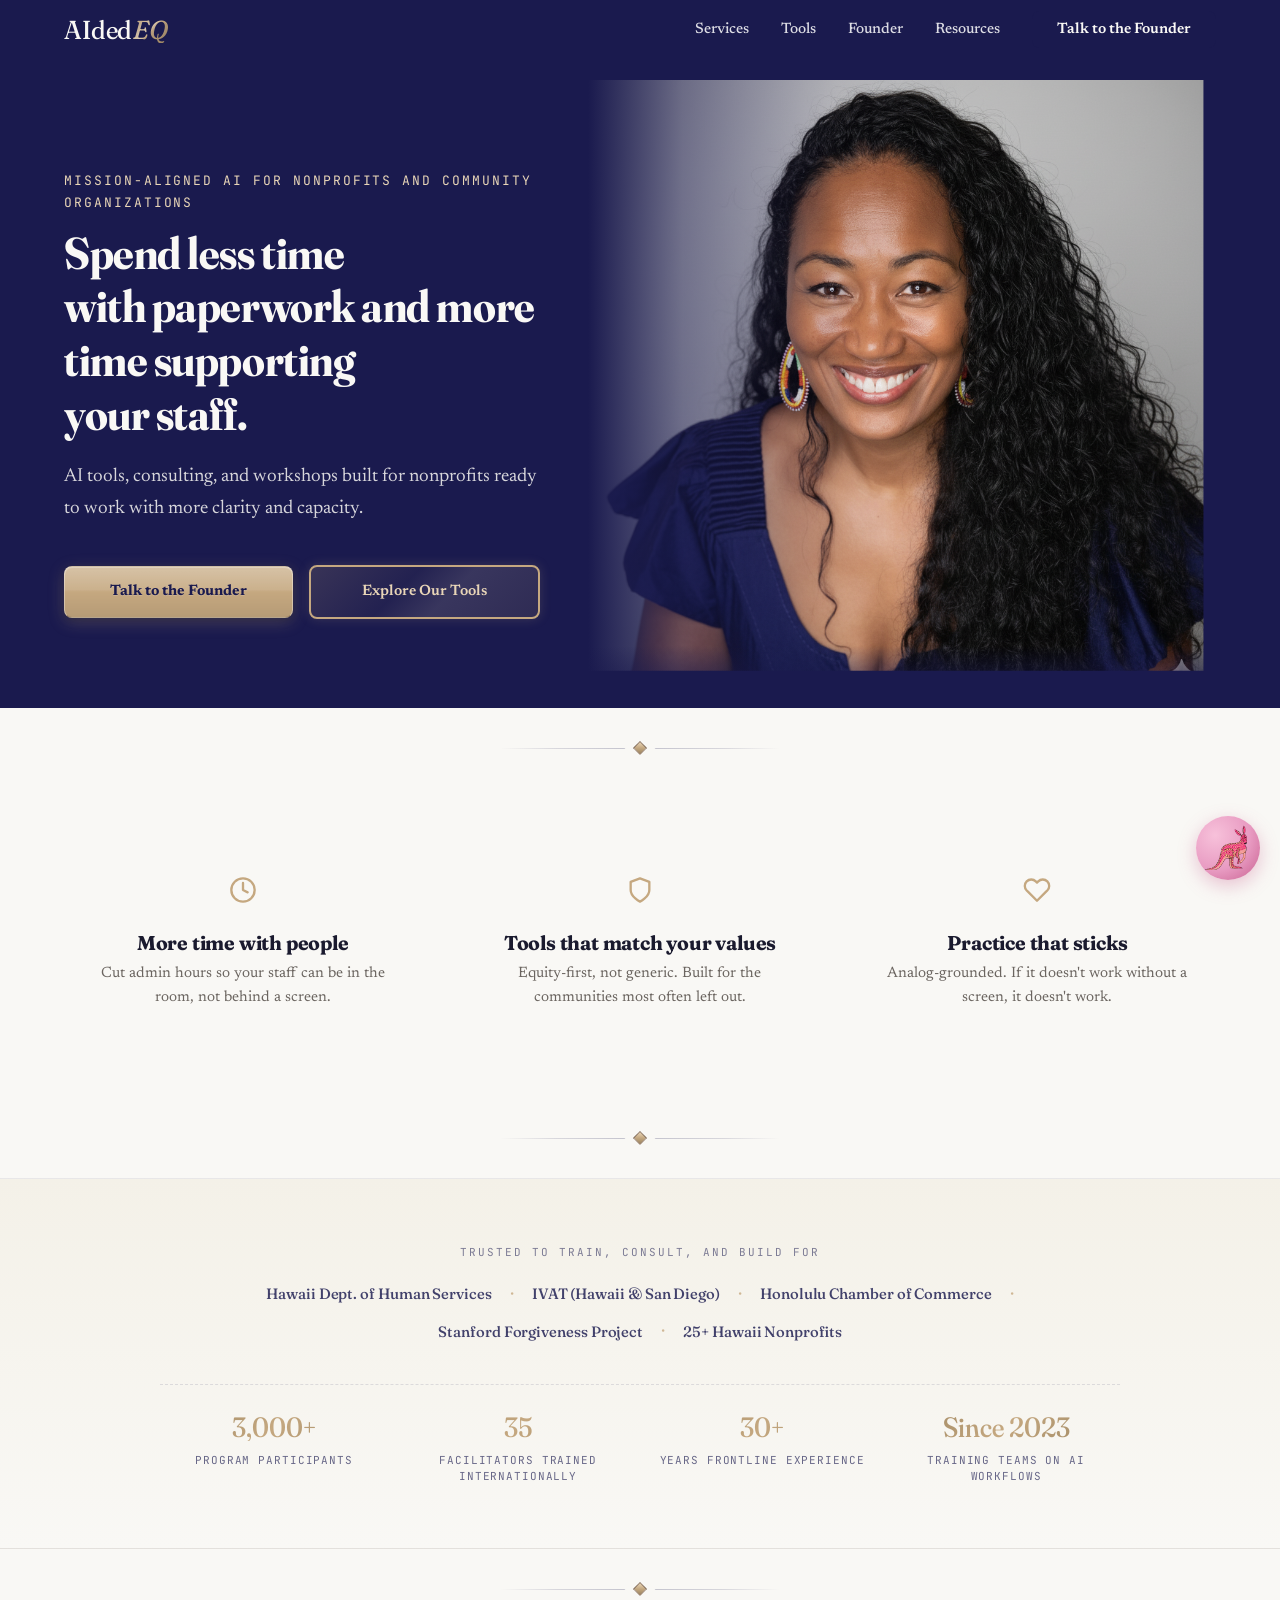
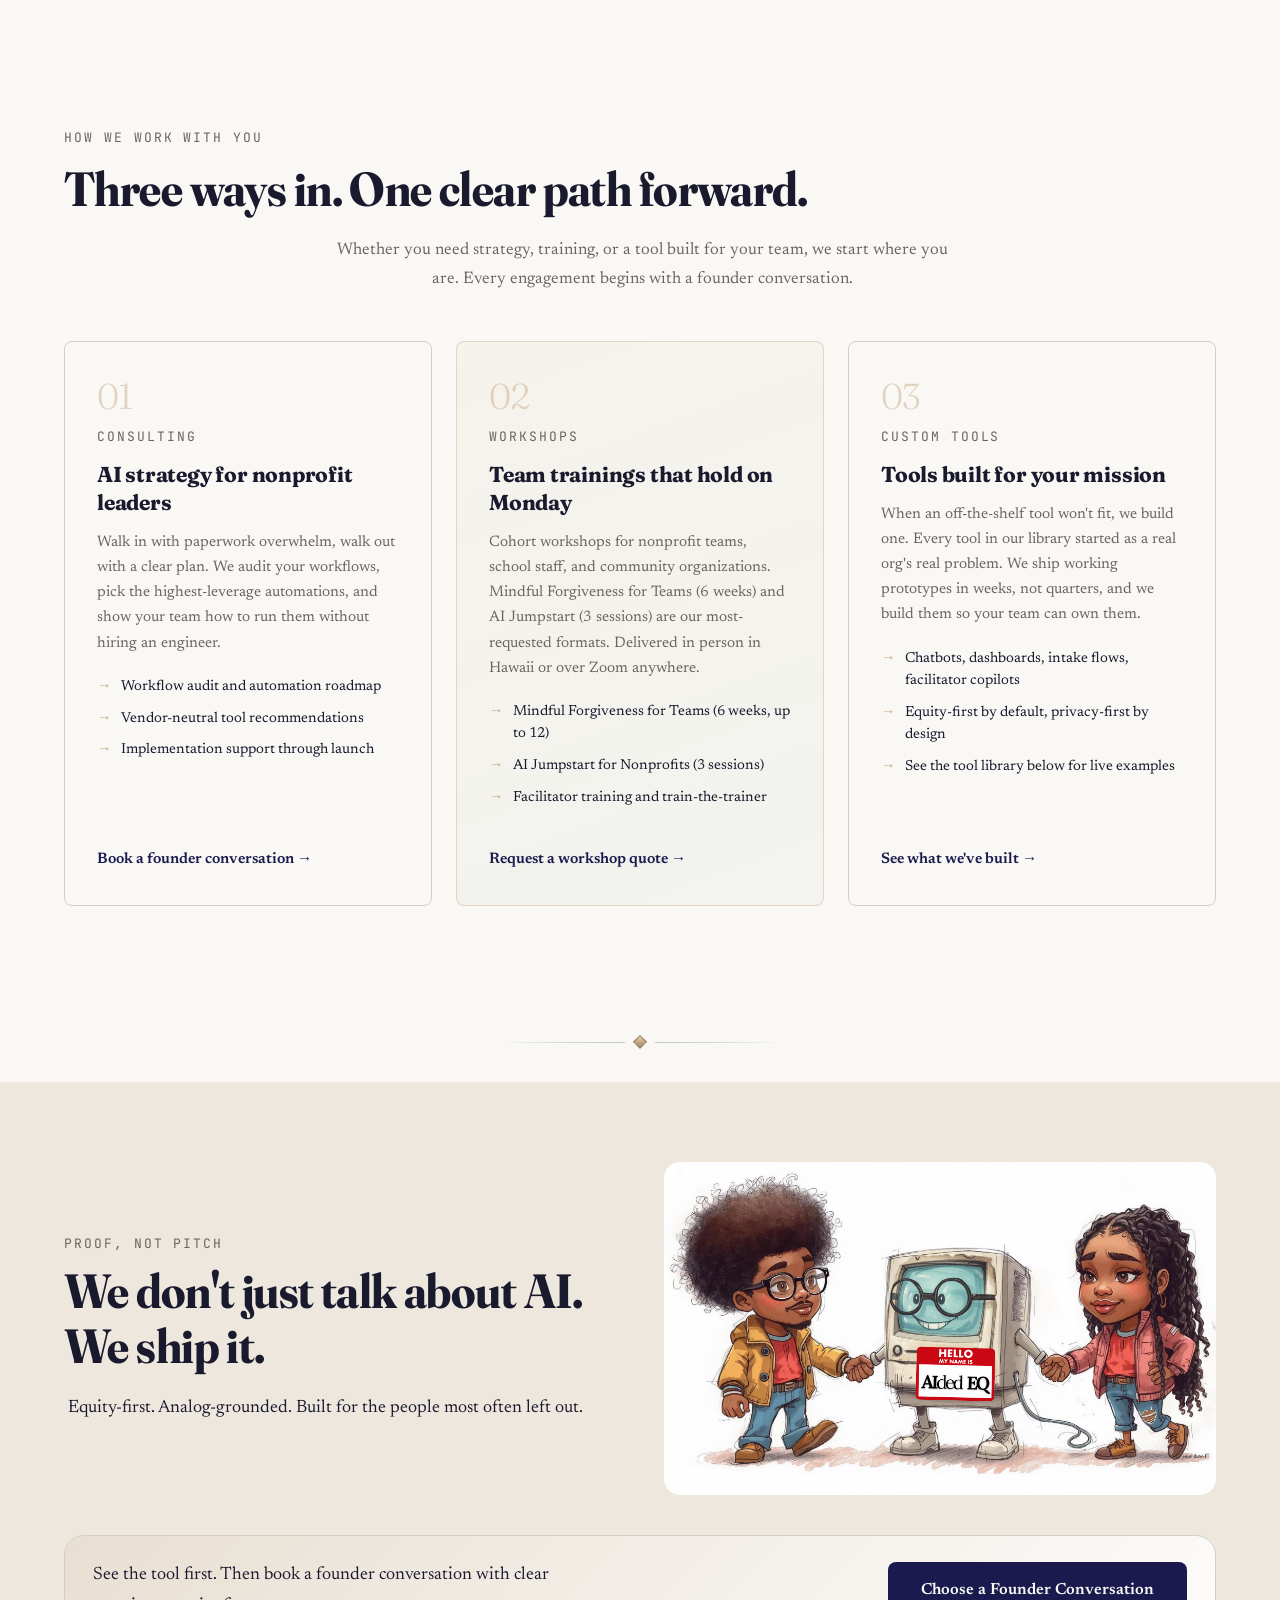
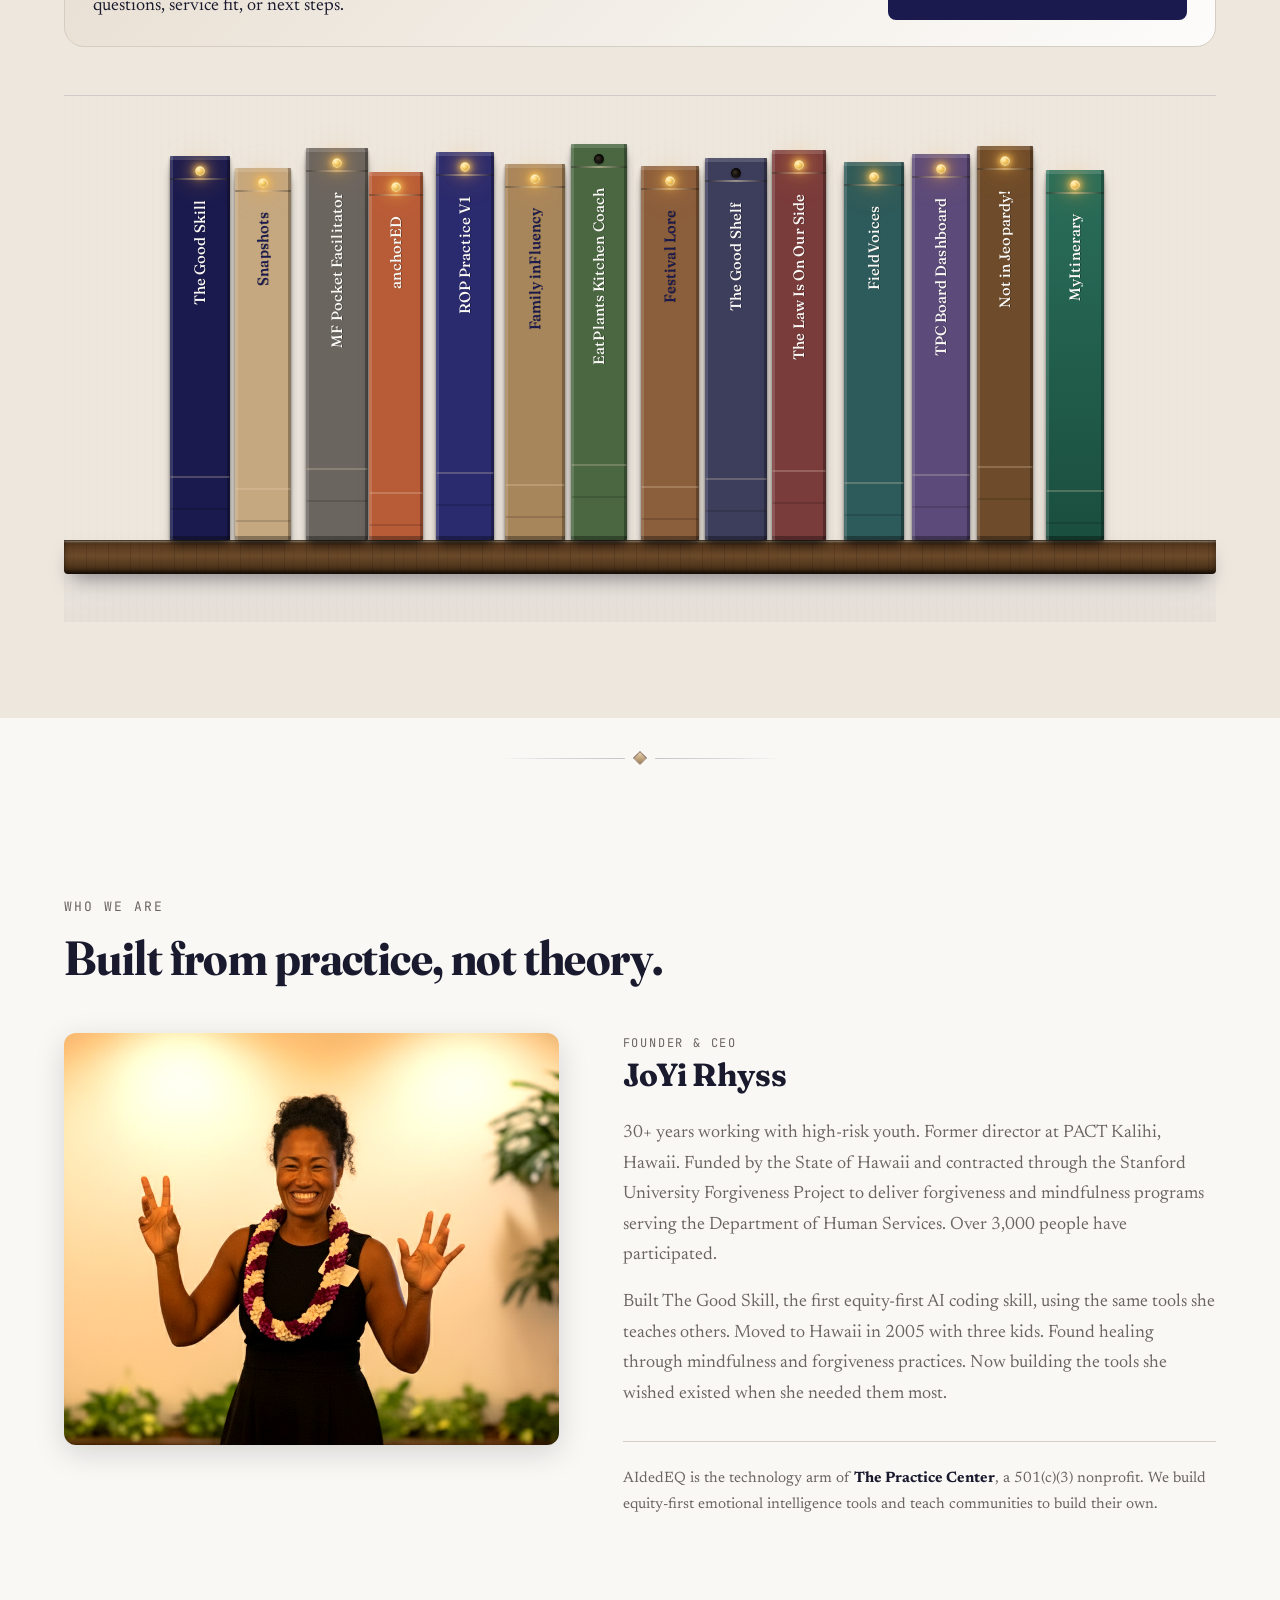
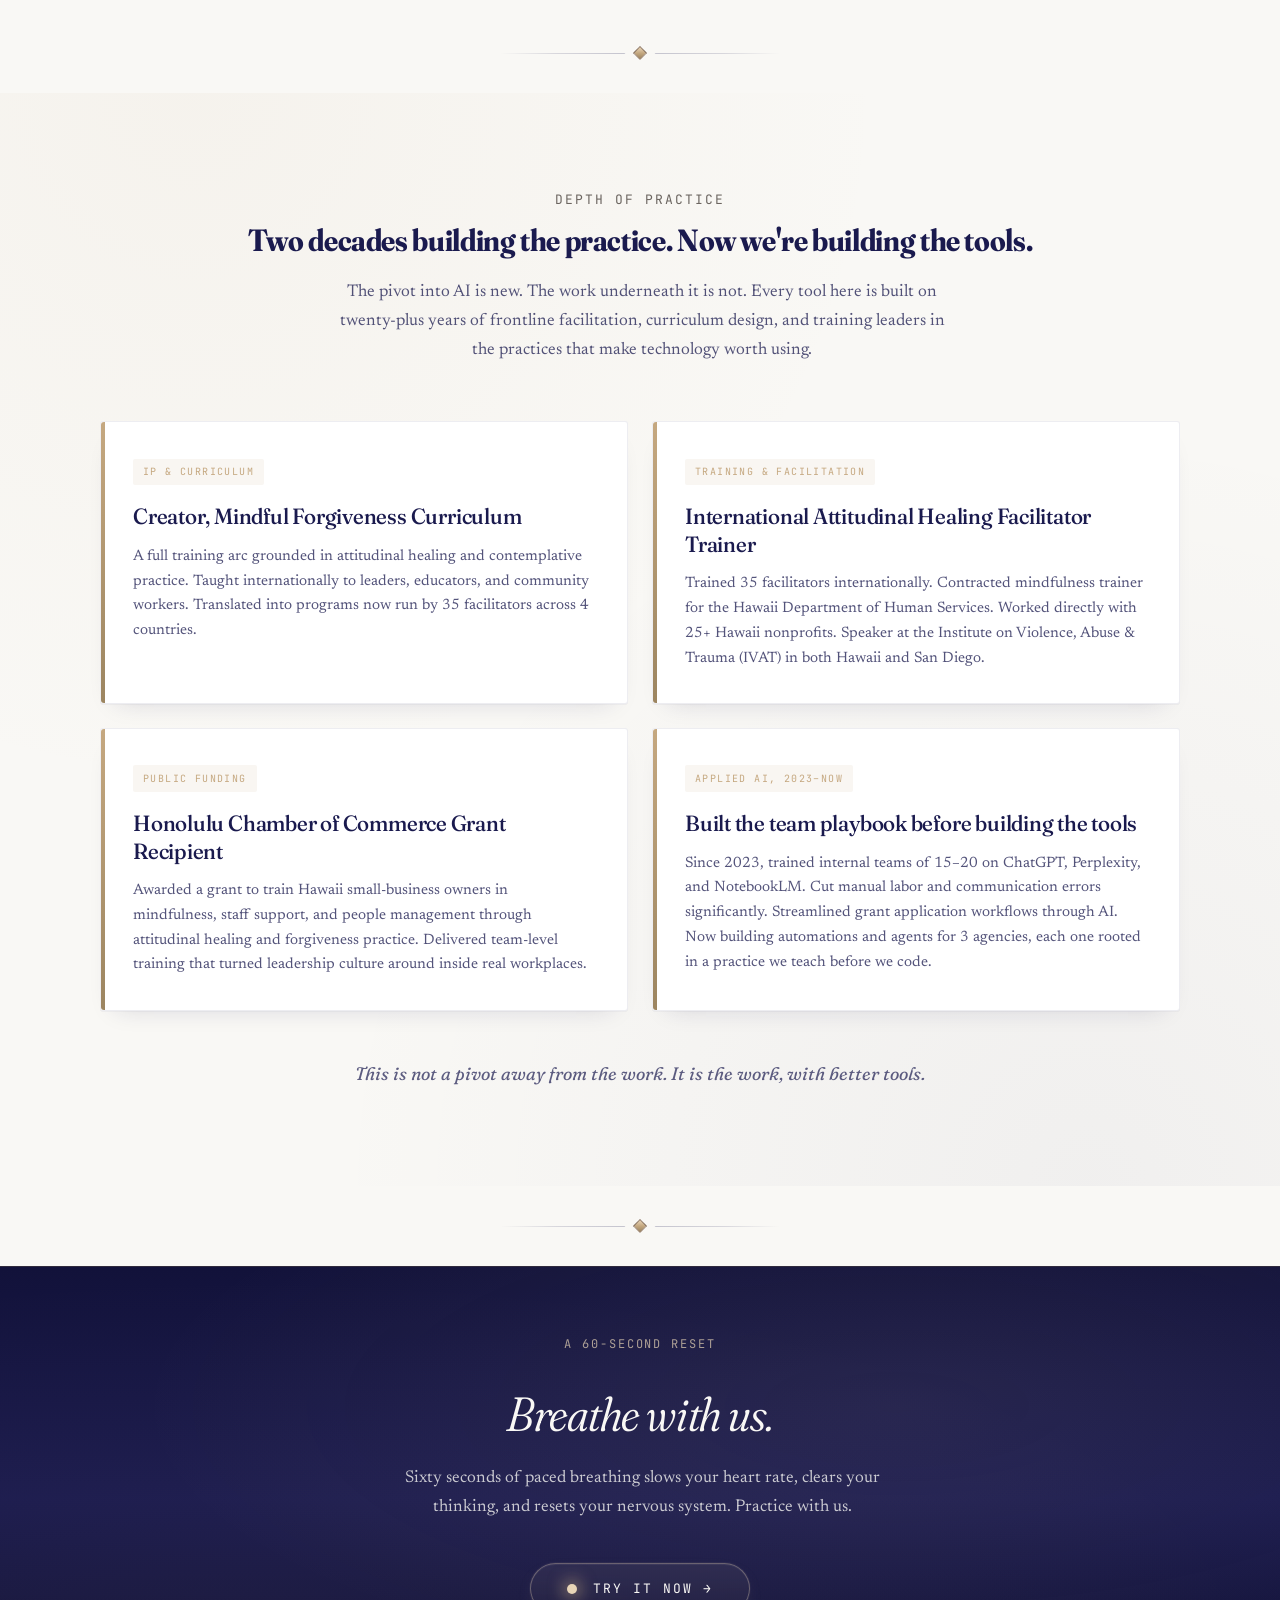
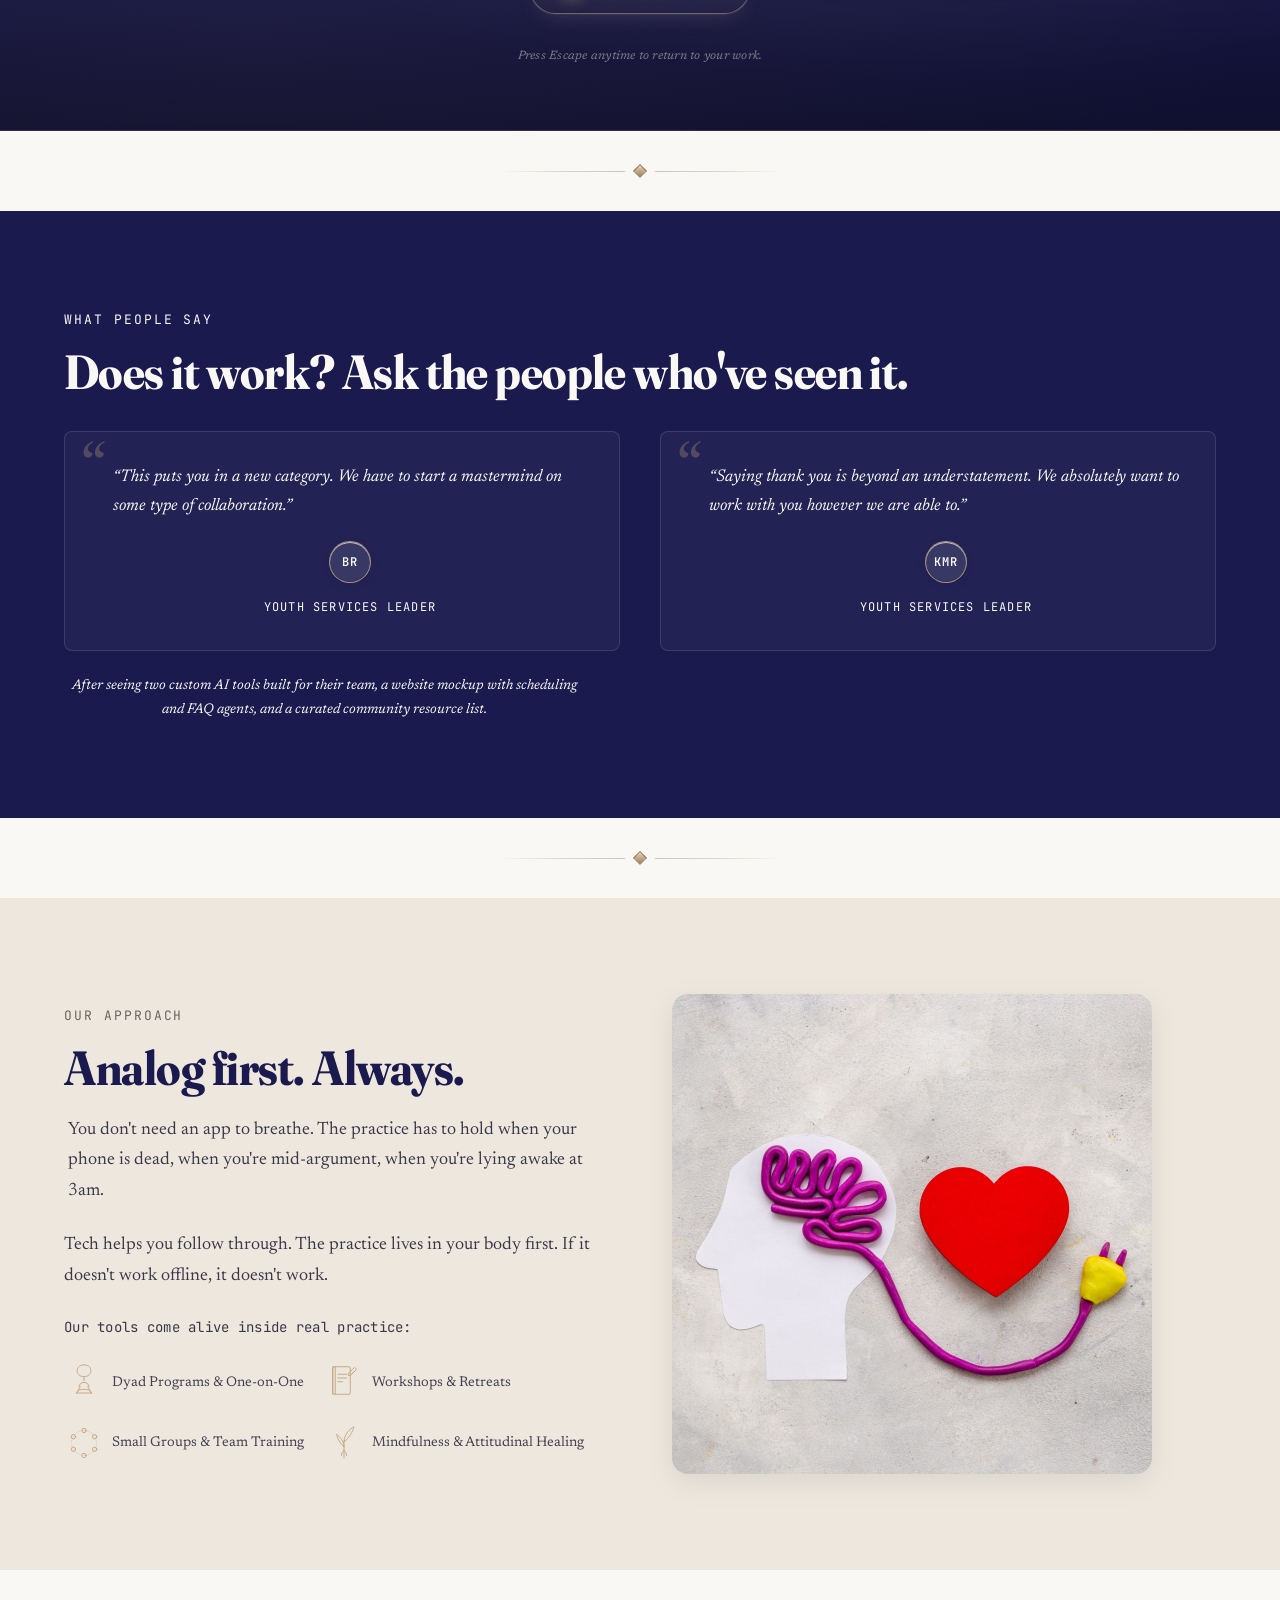
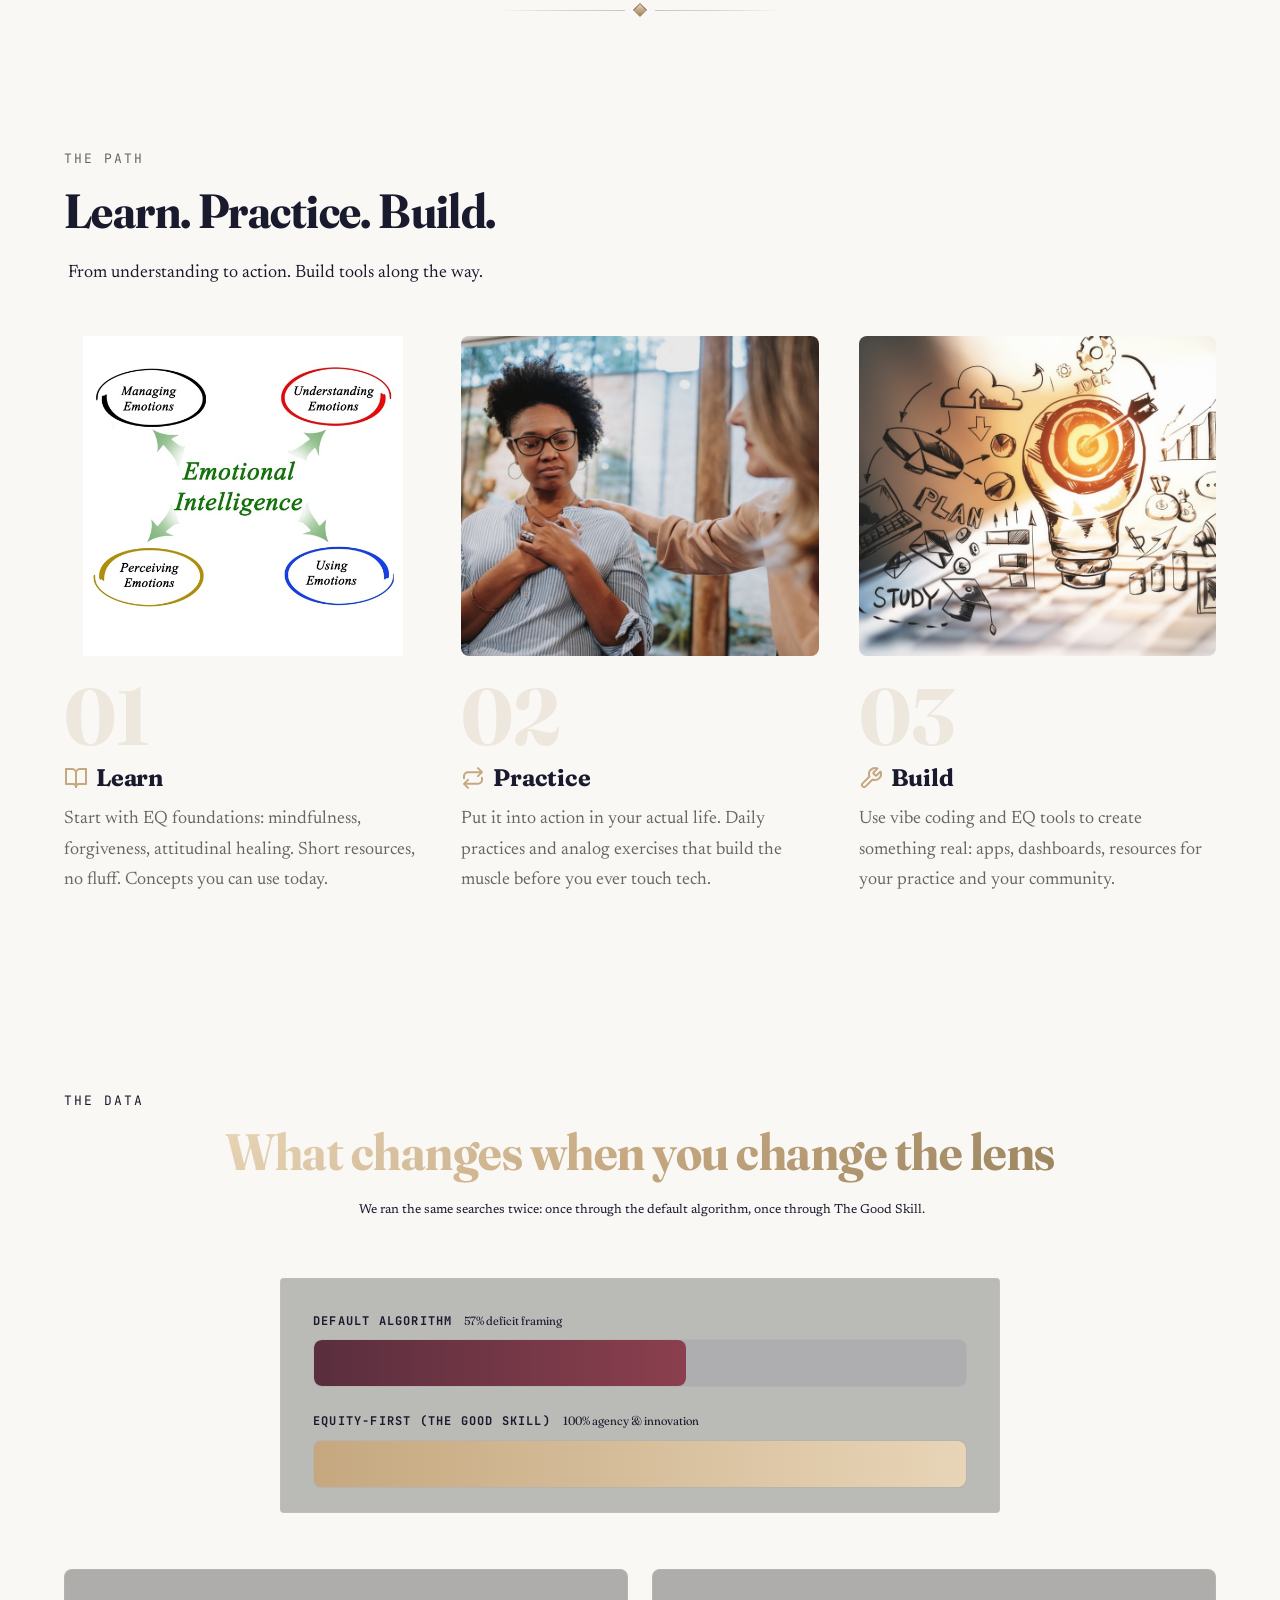
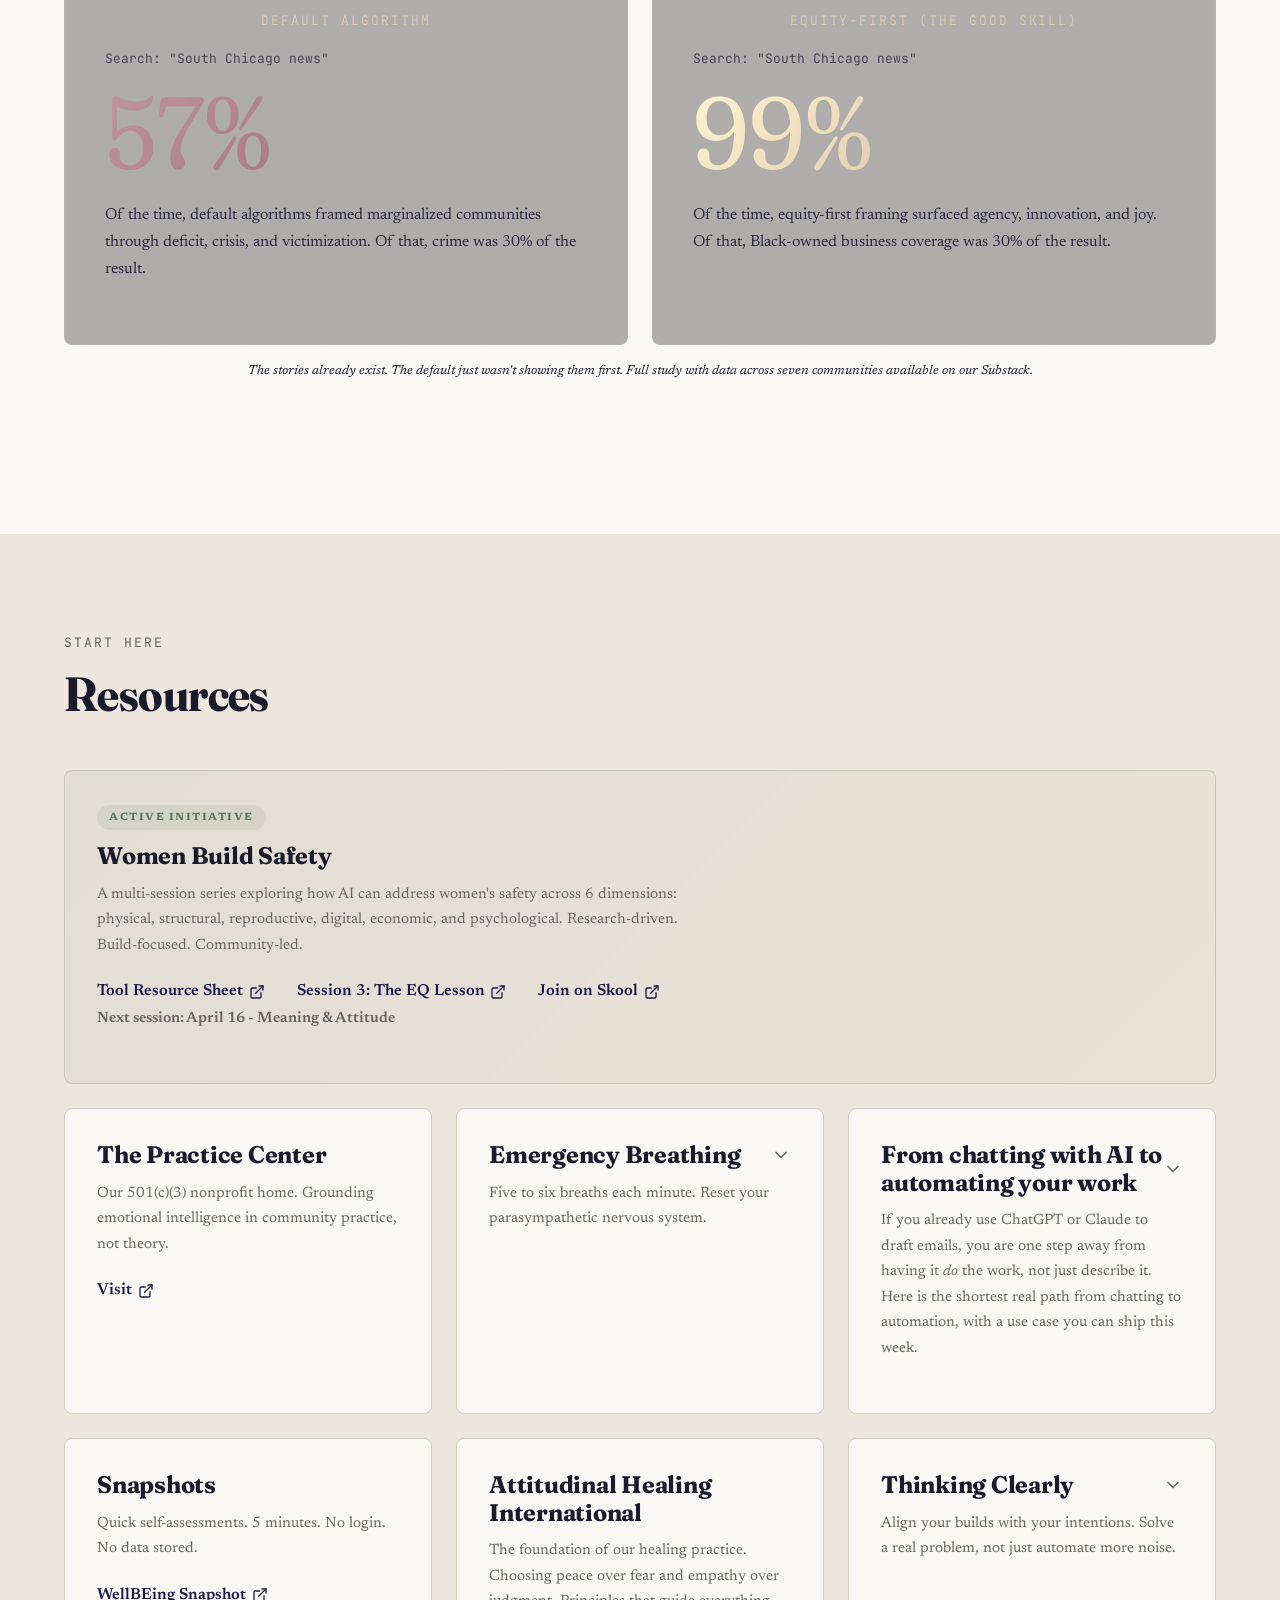
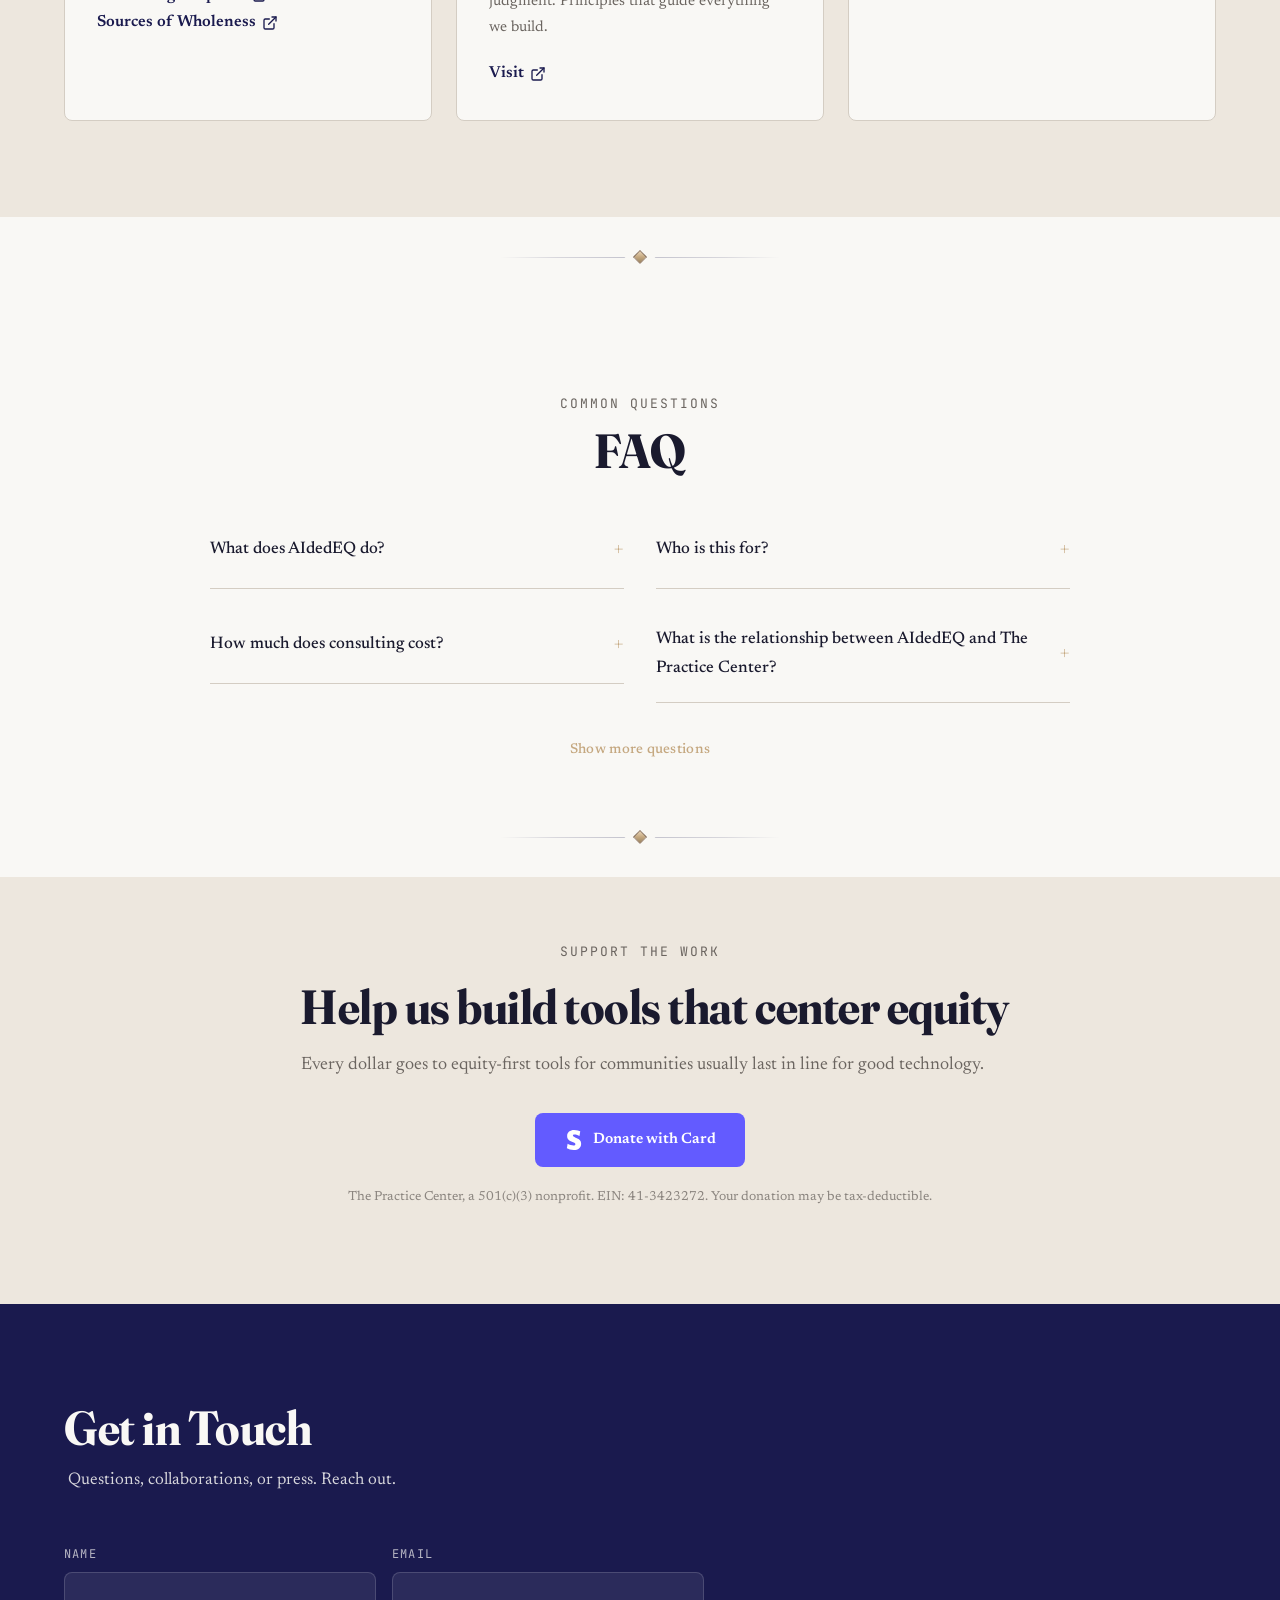
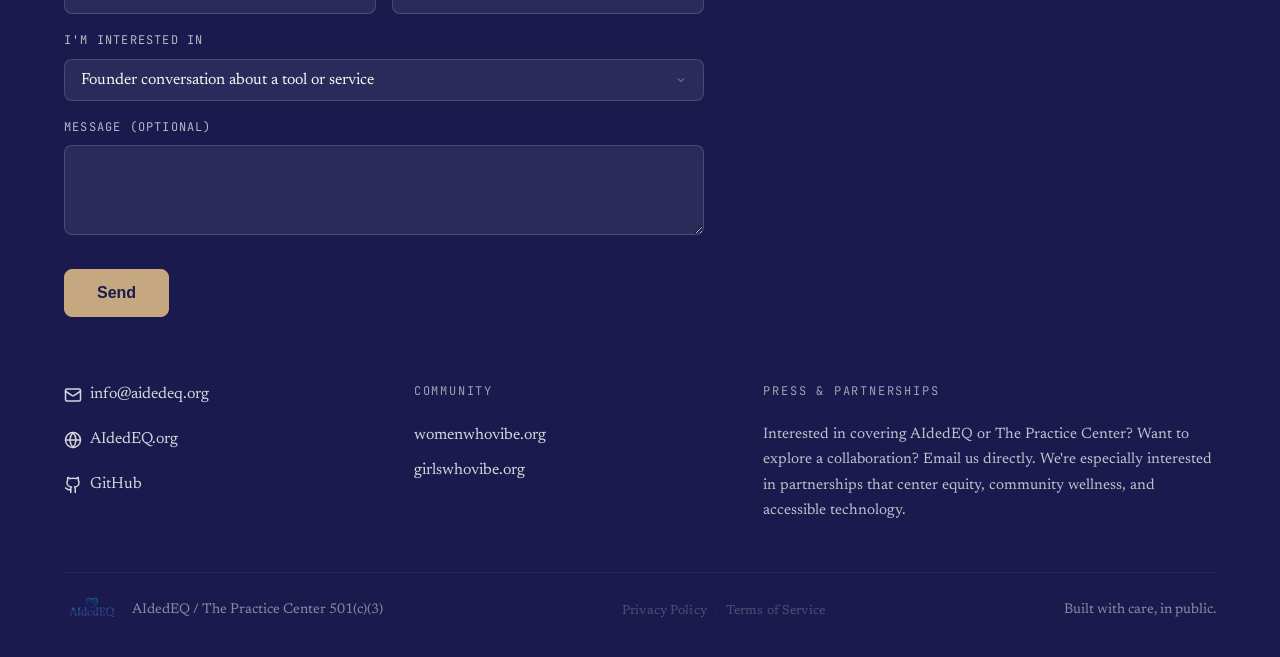
==== commit 84385a56: "Roo super-agent: blend chat + idea/bug capture with Supabase backend Replace the navy chat circle wi" ====
--- a/index.html
+++ b/index.html
@@ -1363,6 +1363,6 @@
 
   <script src="js/breathing.js?v=1"></script>
   <script src="js/main.js?v=16"></script>
-  <script src="js/chat-widget.js?v=1" defer></script>
+  <script src="js/chat-widget.js?v=roo1" defer></script>
 </body>
 </html>
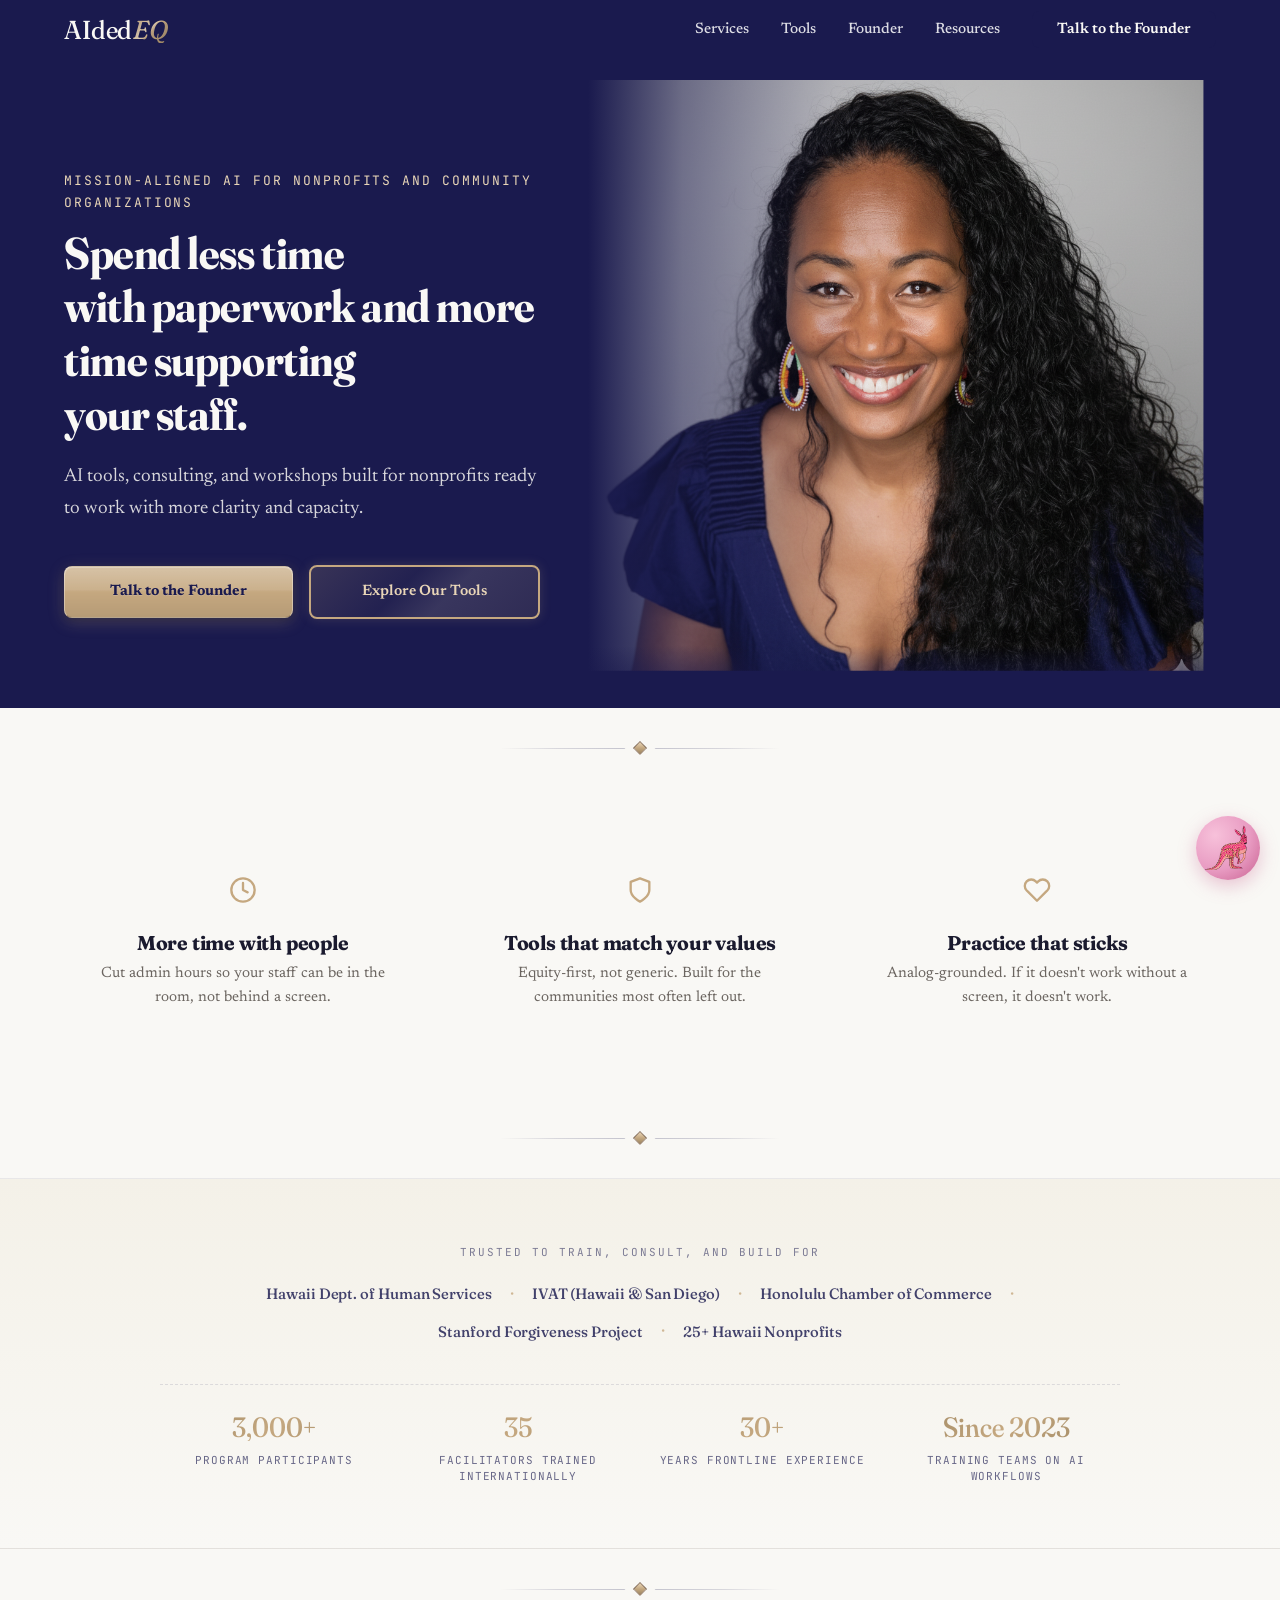
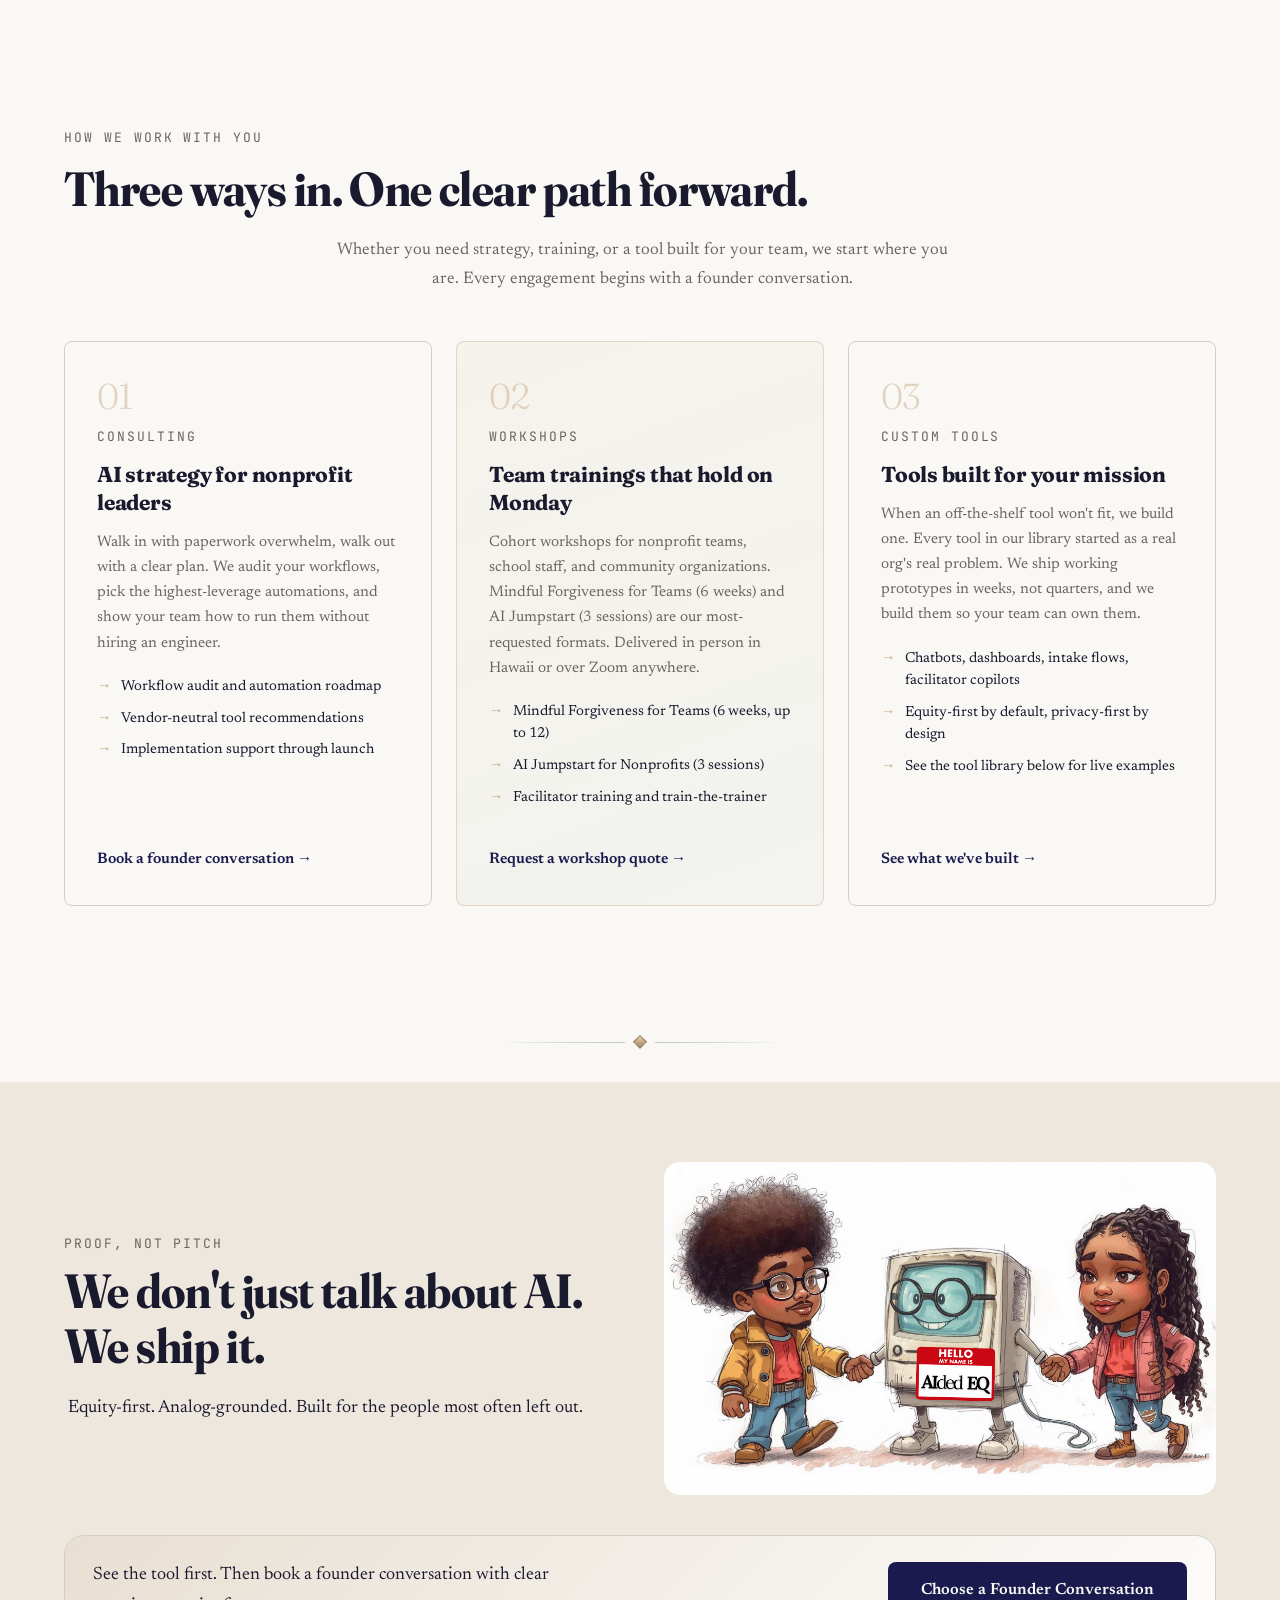
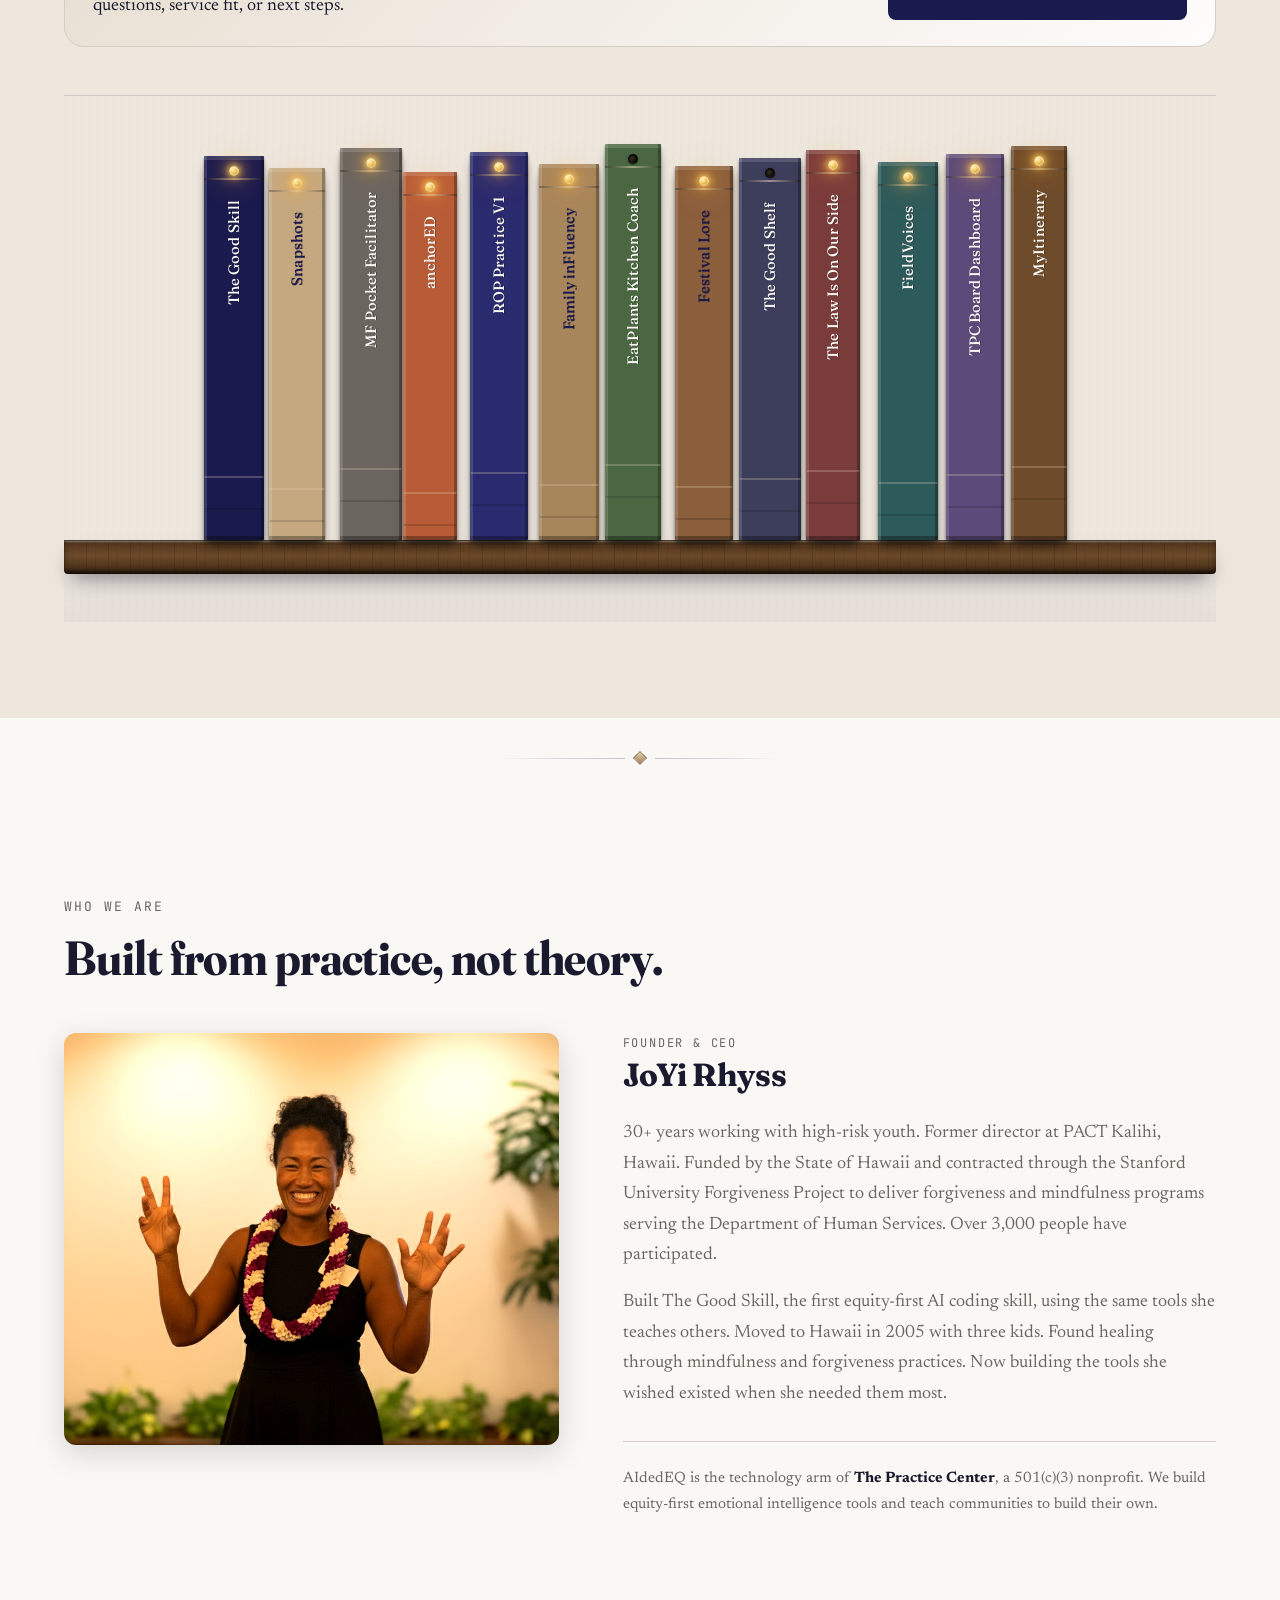
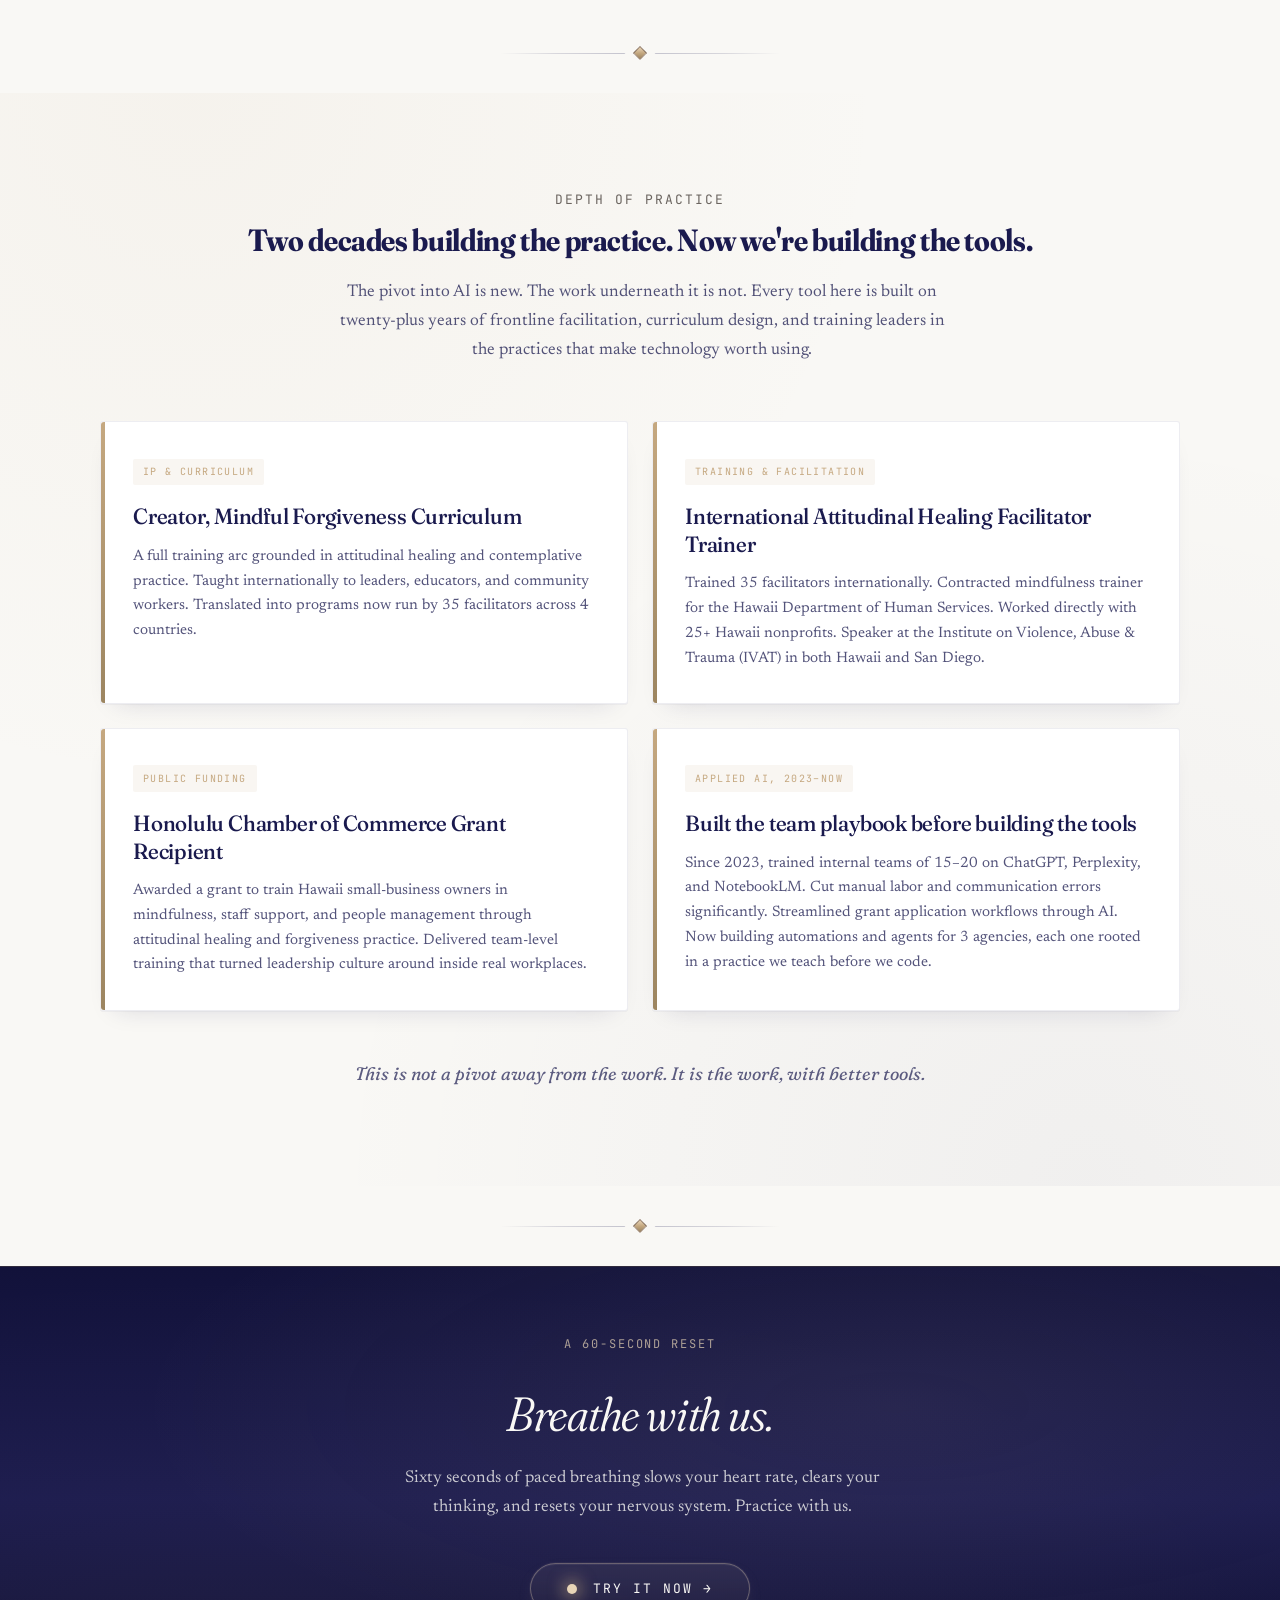
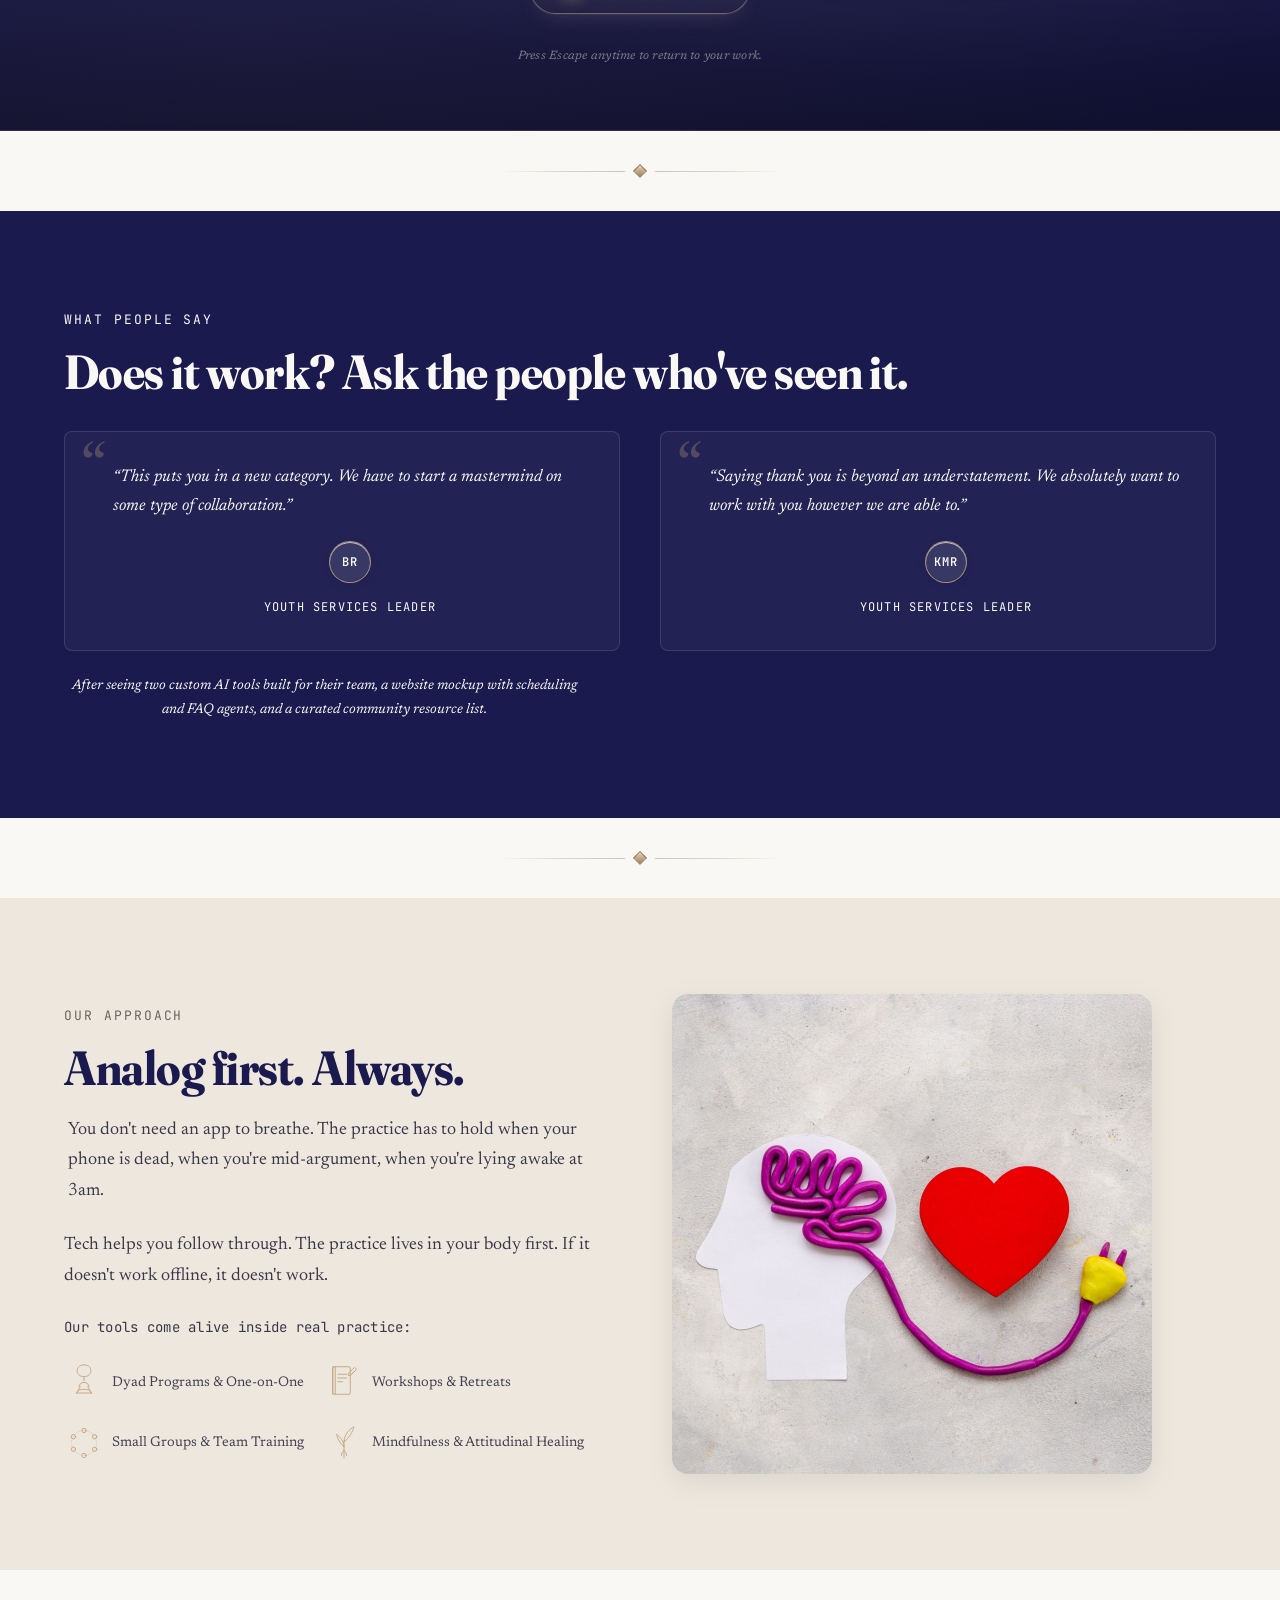
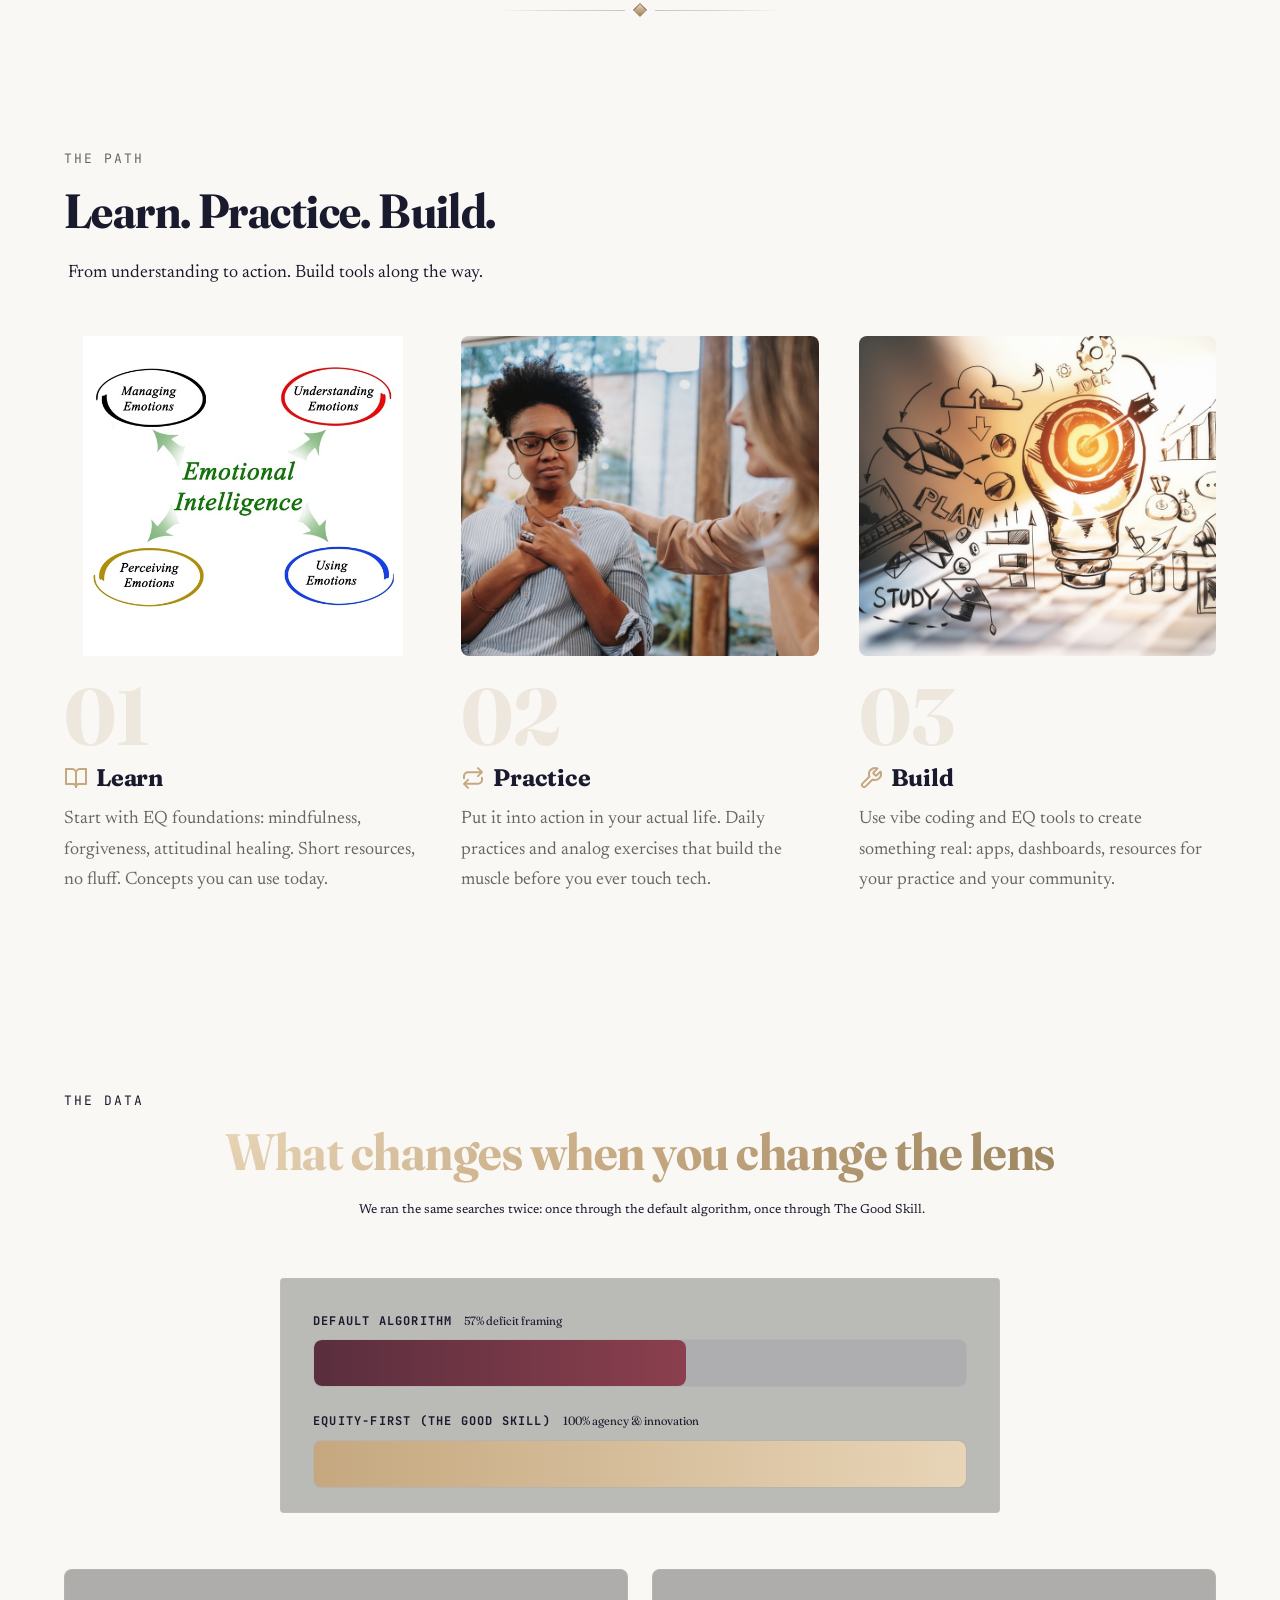
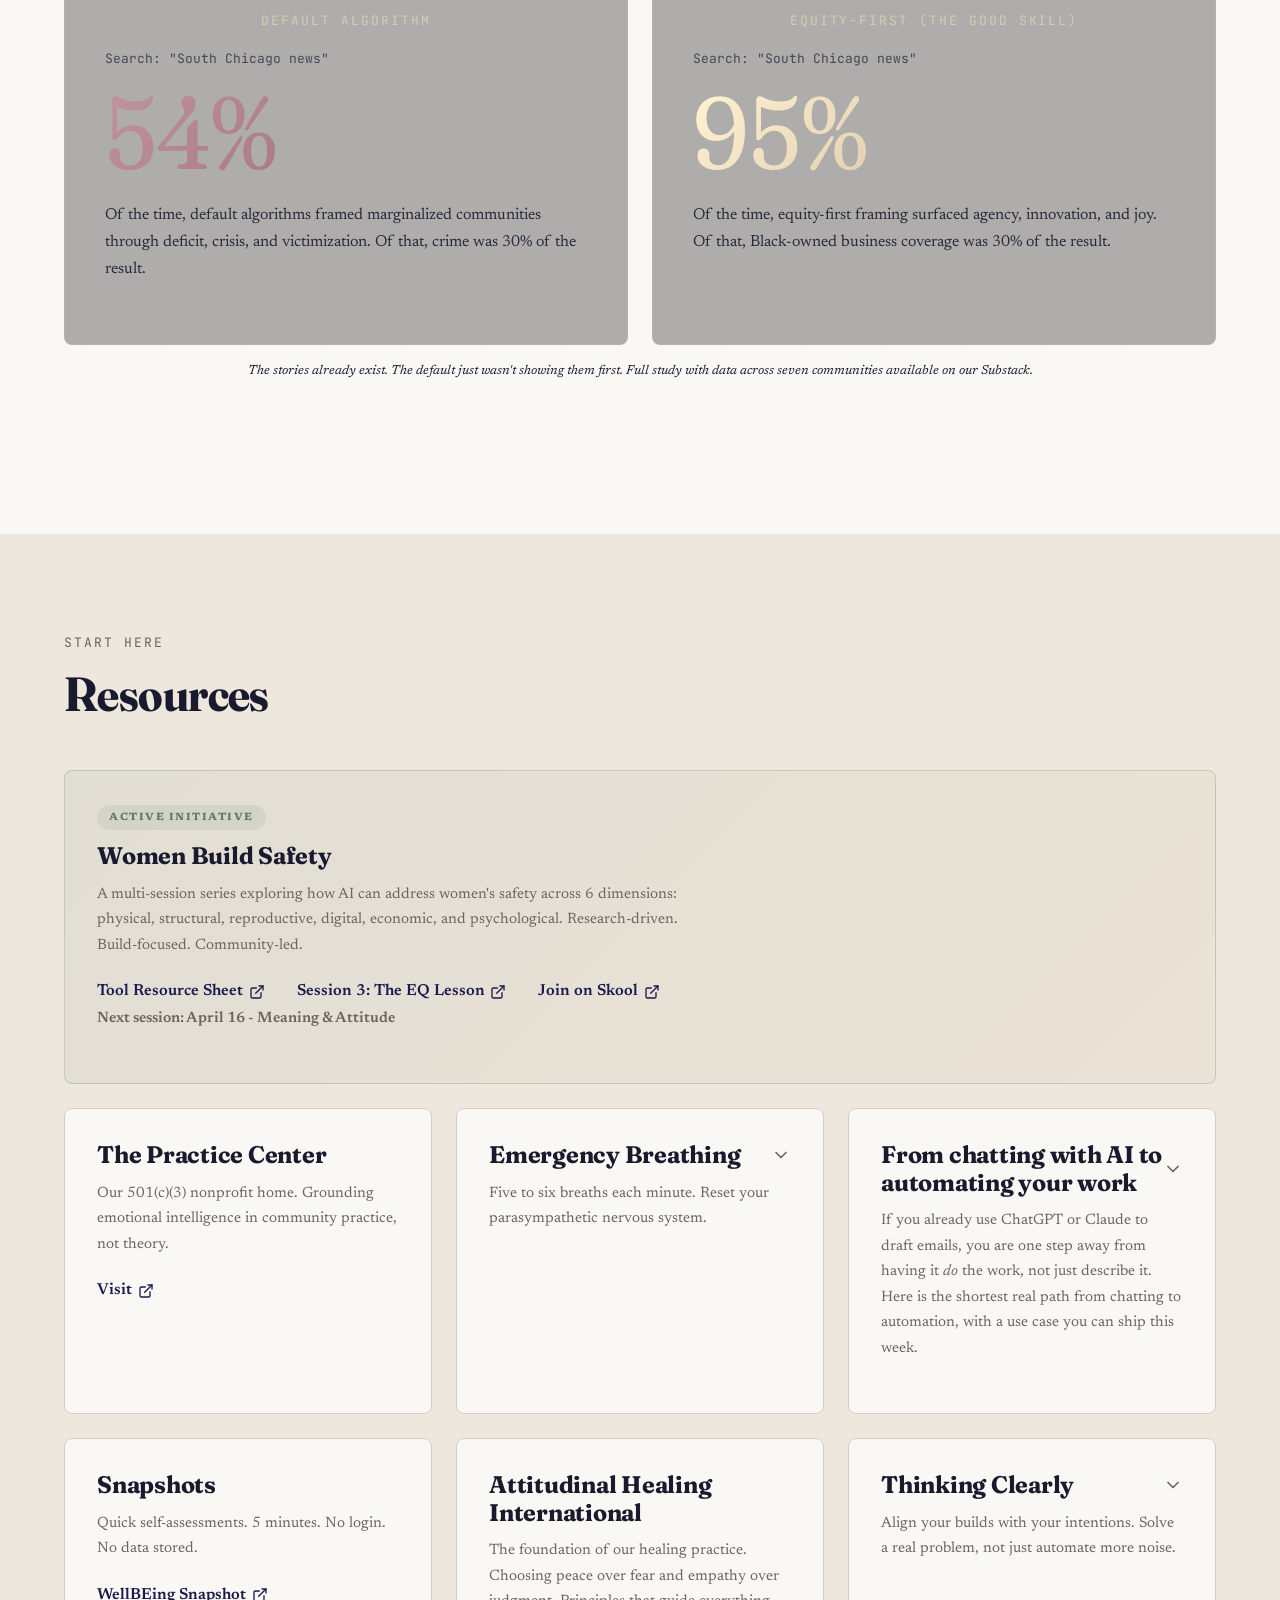
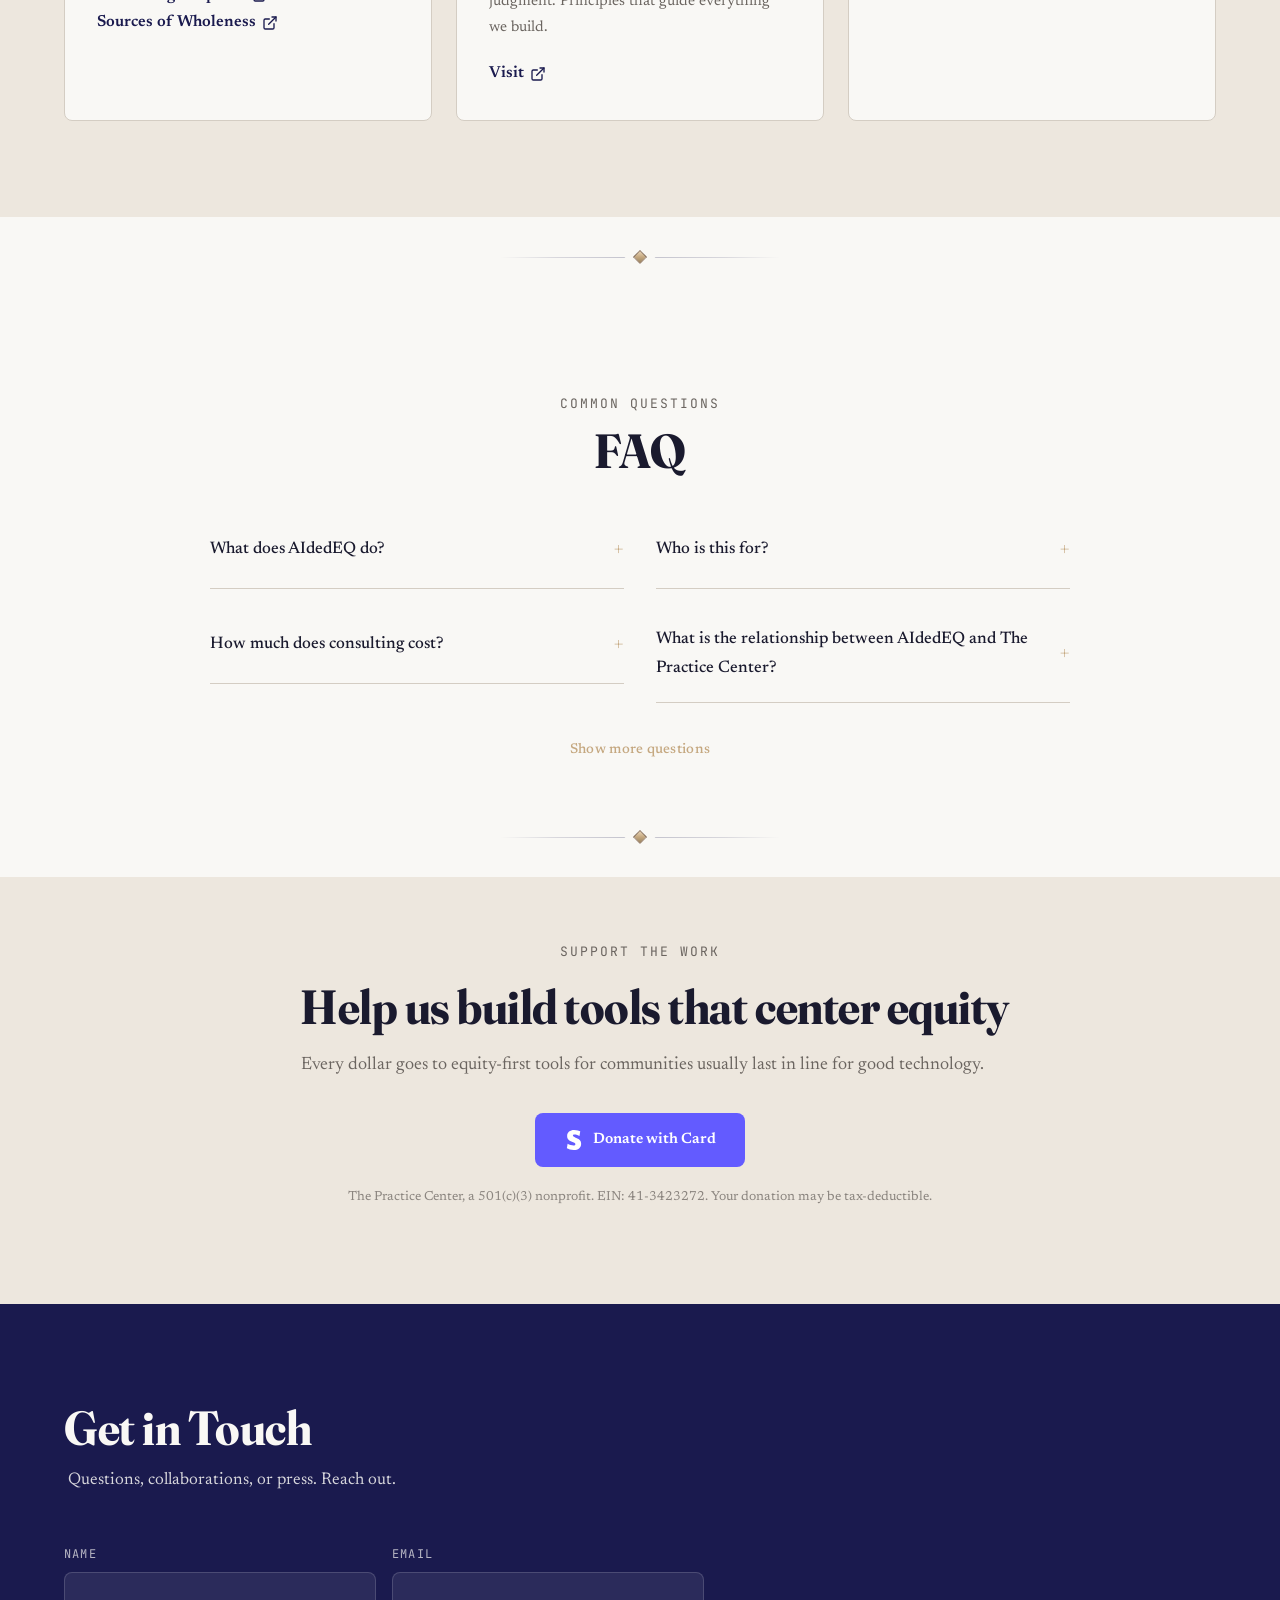
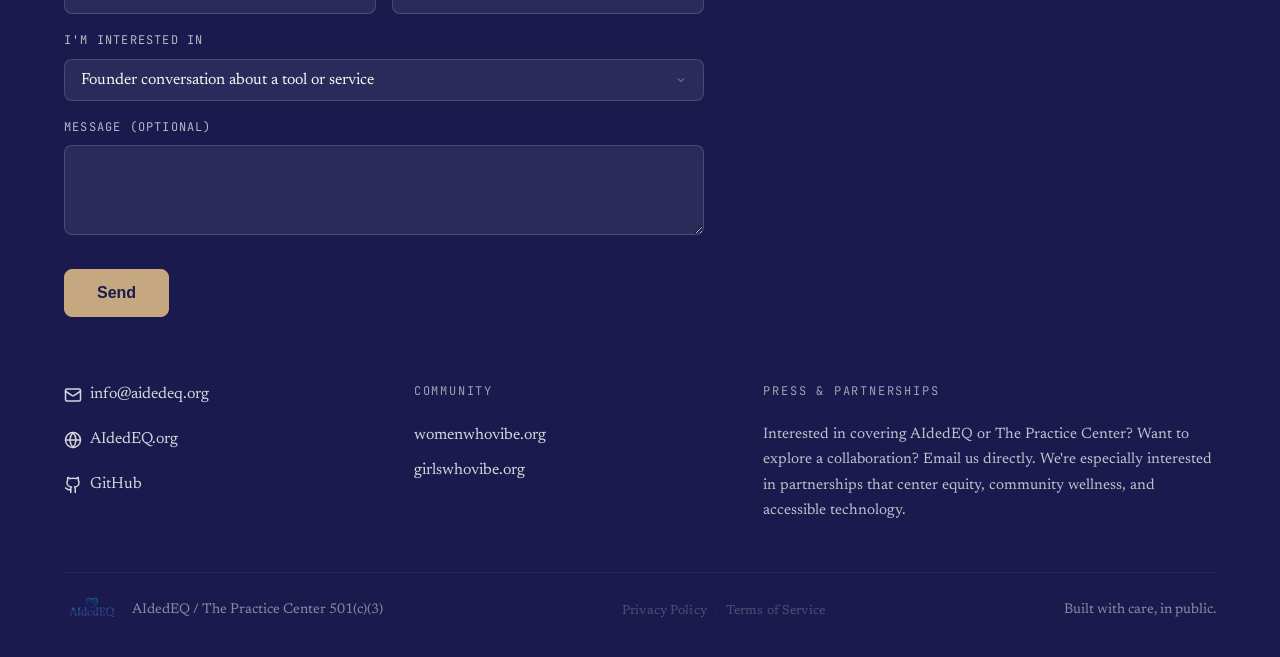
==== commit 3b0d48d0: "Temporarily hide Not in Jeopardy while Railway deploy is broken - Wrap the book-spine entry in an HT" ====
--- a/index.html
+++ b/index.html
@@ -104,7 +104,7 @@
             "name": "What AI tools does AIdedEQ offer for nonprofits?",
             "acceptedAnswer": {
               "@type": "Answer",
-              "text": "AIdedEQ tools include The Good Skill (equity-first AI research), Snapshots (5-minute self-assessments), anchorED (AI co-pilot for youth workers), ROP Practice (rite-of-passage tool for young men), FieldVoices (feedback-to-action tool, shortlisted from 237 hackathon entries), Family inFluency (shared language learning), Not in Jeopardy! (team game builder), and more. All tools are equity-first and analog-grounded."
+              "text": "AIdedEQ tools include The Good Skill (equity-first AI research), Snapshots (5-minute self-assessments), anchorED (AI co-pilot for youth workers), ROP Practice (rite-of-passage tool for young men), FieldVoices (feedback-to-action tool, shortlisted from 237 hackathon entries), Family inFluency (shared language learning), and more. All tools are equity-first and analog-grounded."
             }
           },
           {
@@ -256,14 +256,6 @@
         "description": "Rite-of-passage practice tool helping boys and young men spot harm, speak up, get help, and hold their line.",
         "operatingSystem": "Web",
         "url": "https://rop-practices-v1.netlify.app/"
-      },
-      {
-        "@type": "SoftwareApplication",
-        "name": "Not in Jeopardy!",
-        "applicationCategory": "GameApplication",
-        "description": "Custom Jeopardy-style game builder for team-building, onboarding, and training. Incorporate everything your organization is about.",
-        "operatingSystem": "Web",
-        "url": "https://not-in-jeopardy-production.up.railway.app/"
       }
     ]
   }
@@ -728,7 +720,9 @@
                 </div>
               </div>
             </div>
-            <!-- 12. Not in Jeopardy! -->
+            <!-- 12. Not in Jeopardy! — temporarily hidden while JKR fixes the Railway deploy.
+                 Restore by uncommenting this block and re-adding the SoftwareApplication
+                 JSON-LD + the FAQ mention + the llms.txt entry. See docs/roo-tool-monitor.md.
             <div class="book" data-book="12" role="listitem">
               <button class="book-spine" aria-expanded="false" aria-controls="book-detail-12">
                 <span class="book-spine-dot book-spine-dot--live"></span>
@@ -748,6 +742,7 @@
                 </div>
               </div>
             </div>
+            -->
             <!-- 13. MyItinerary -->
             <div class="book" data-book="13" role="listitem">
               <button class="book-spine" aria-expanded="false" aria-controls="book-detail-13">
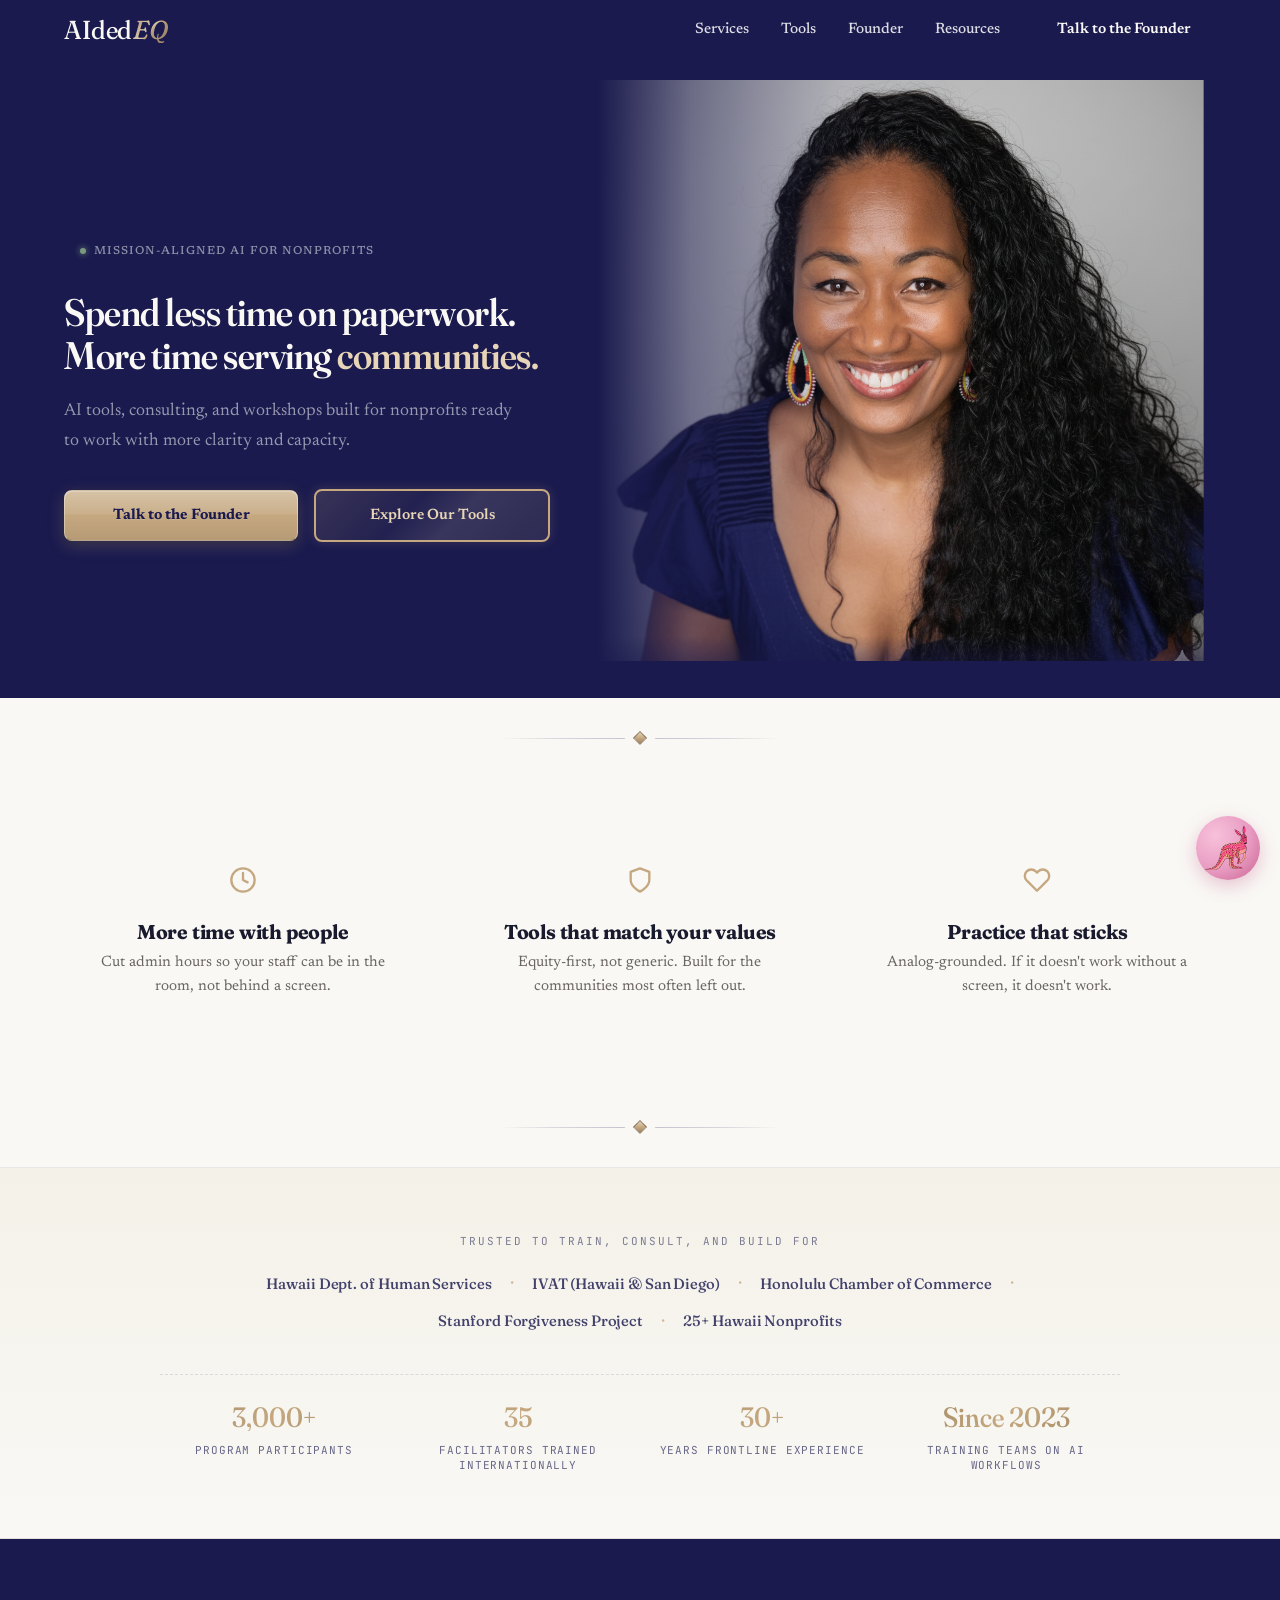
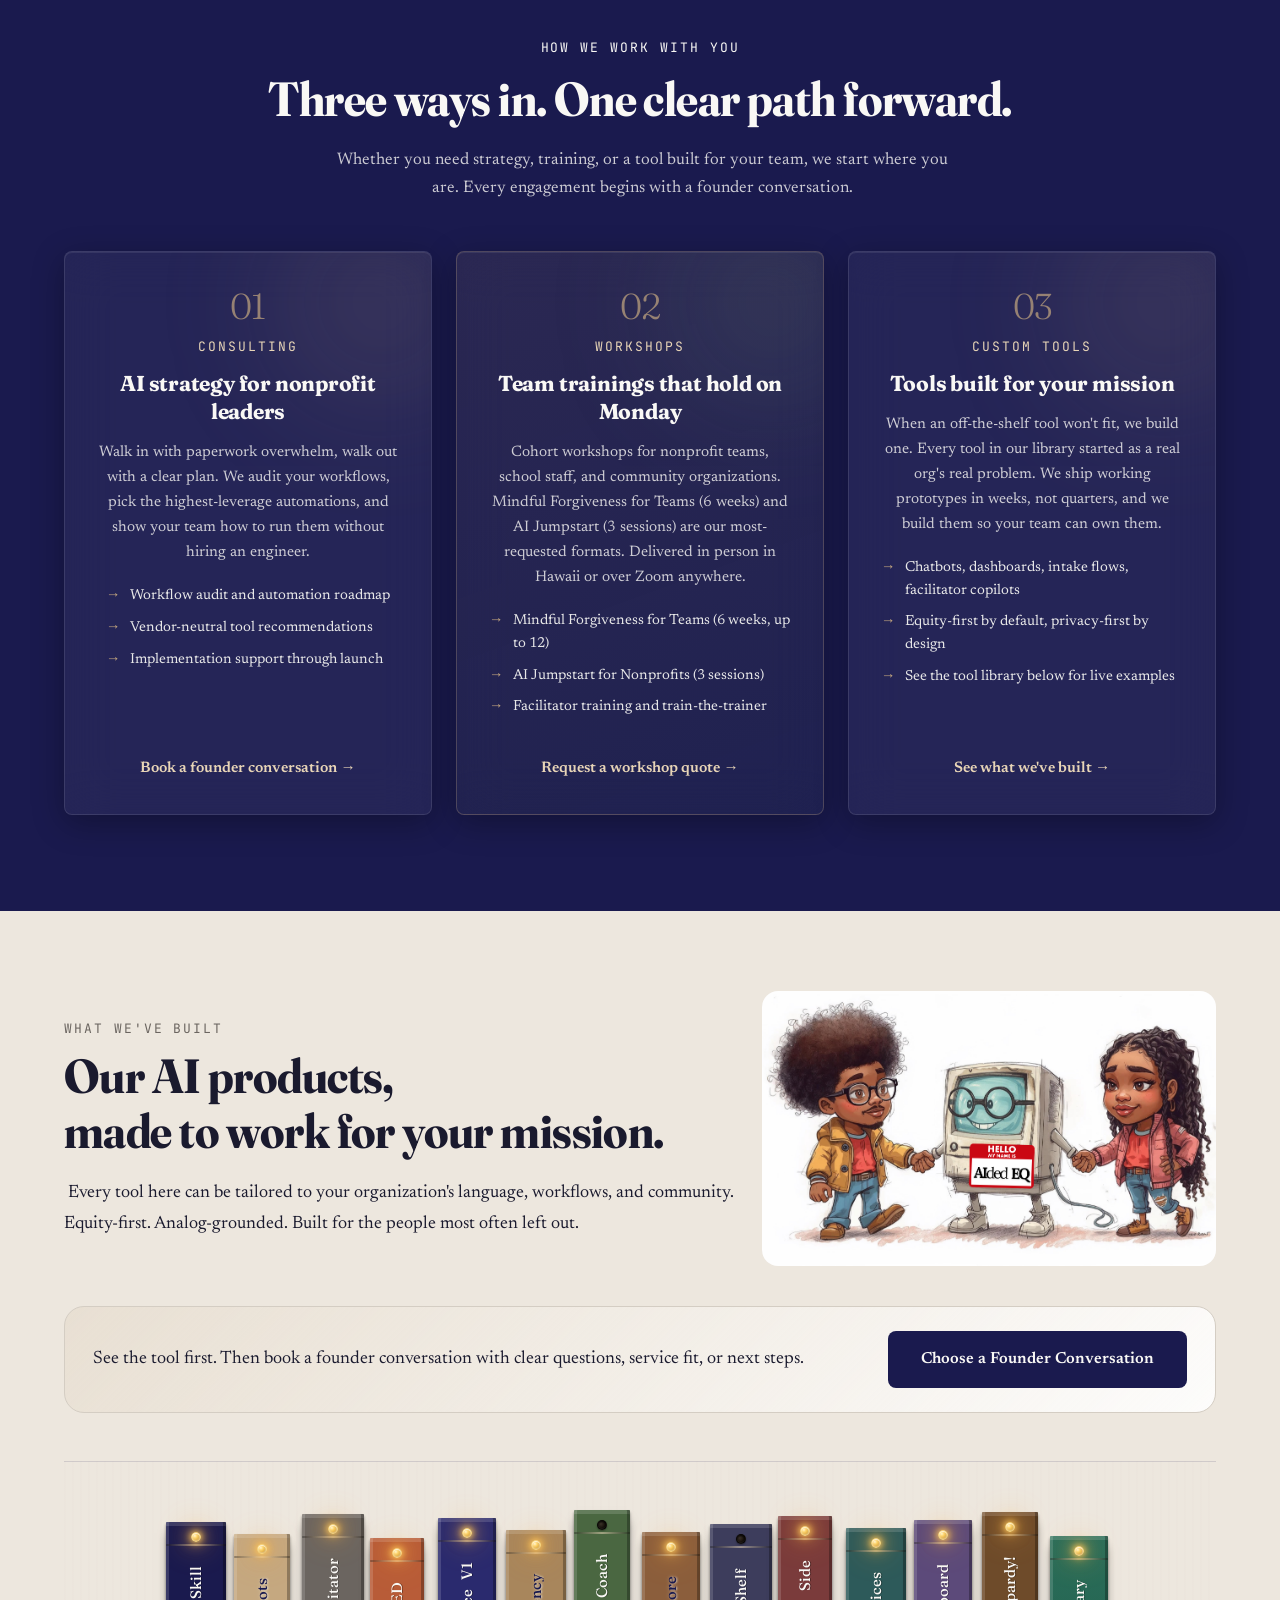
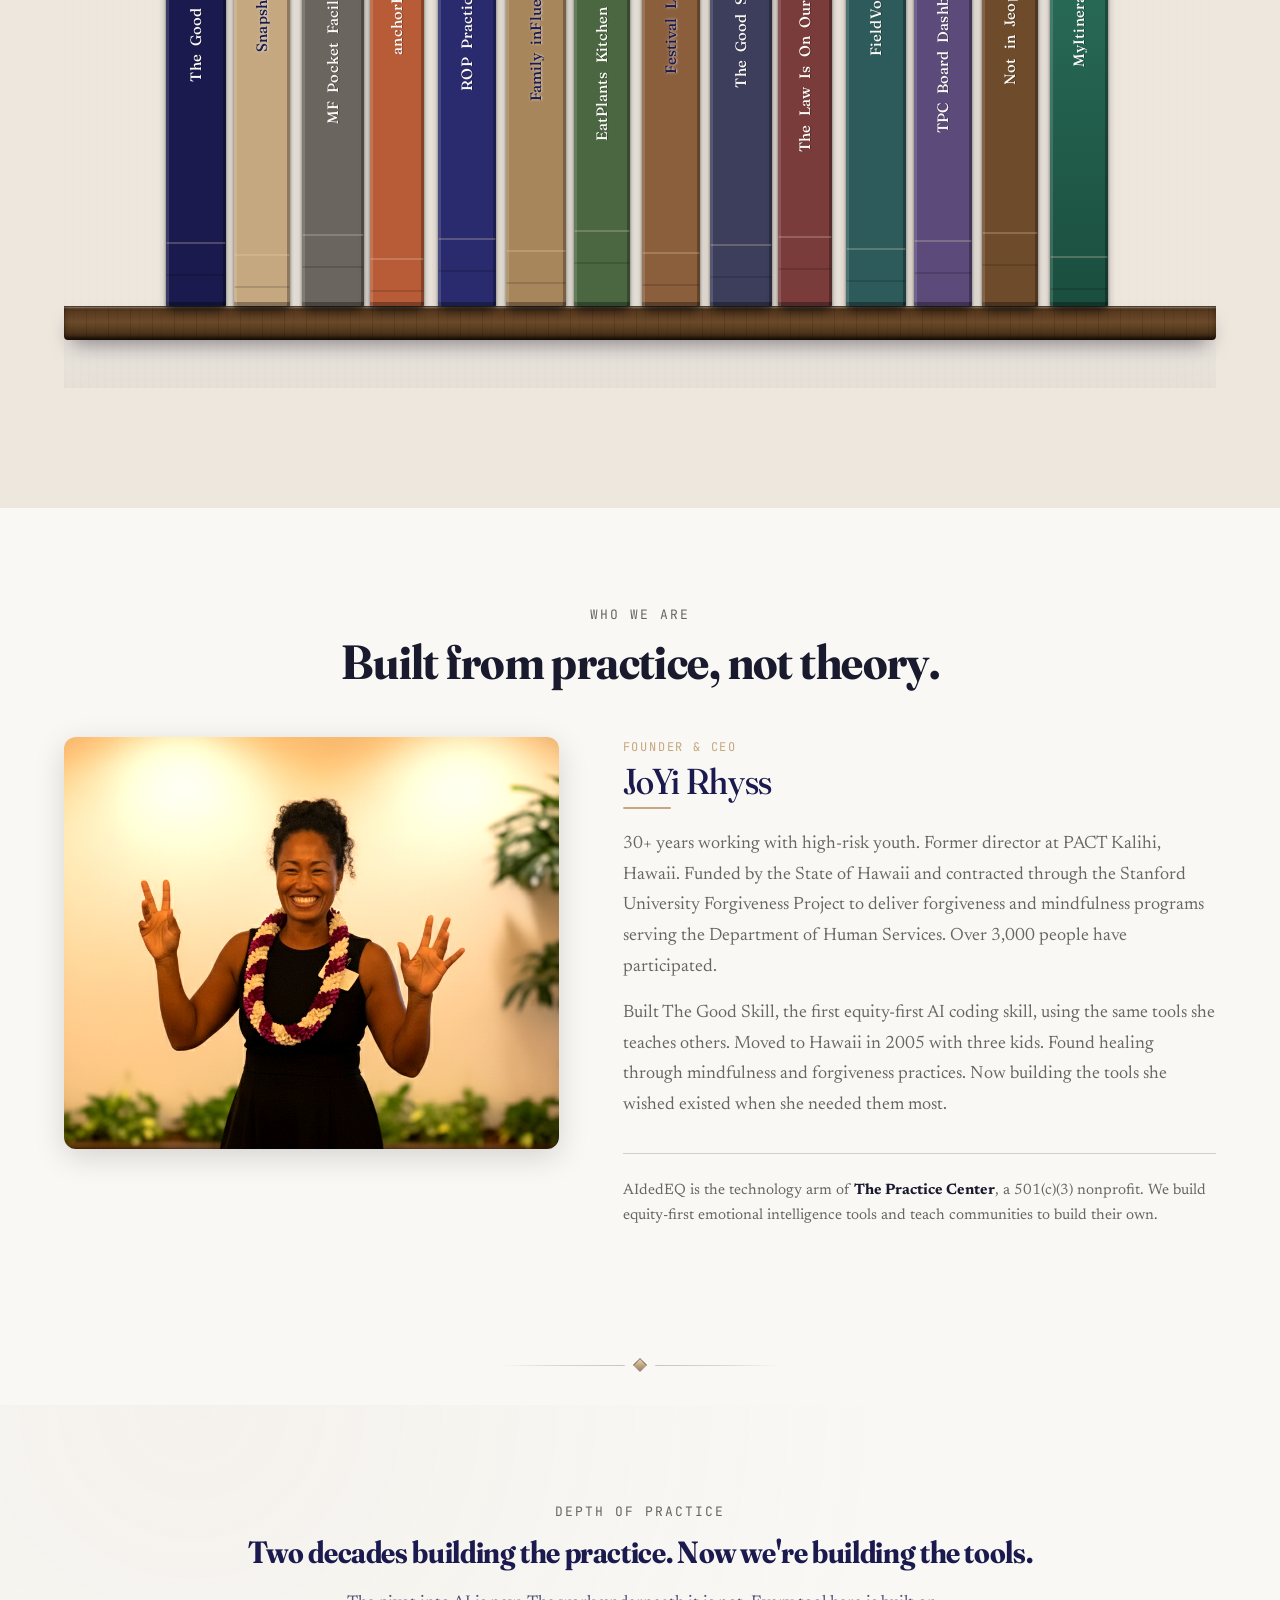
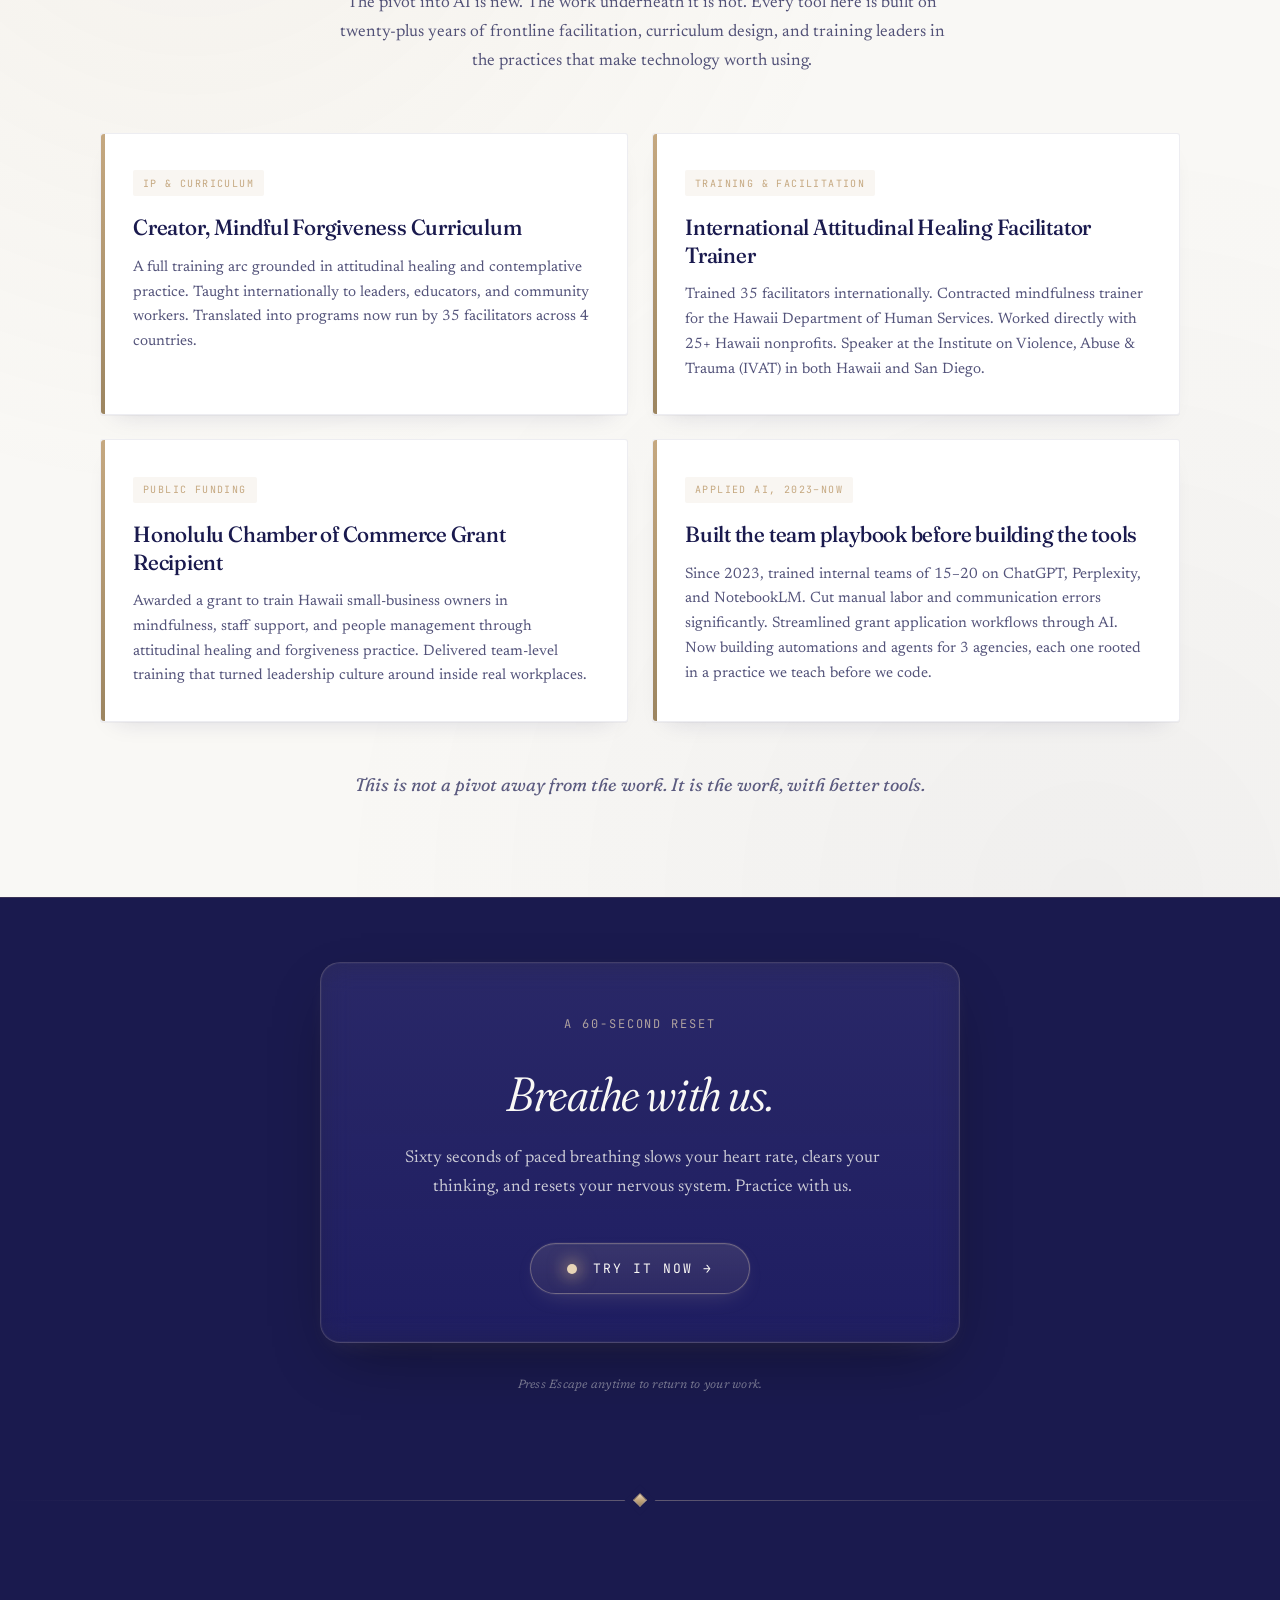
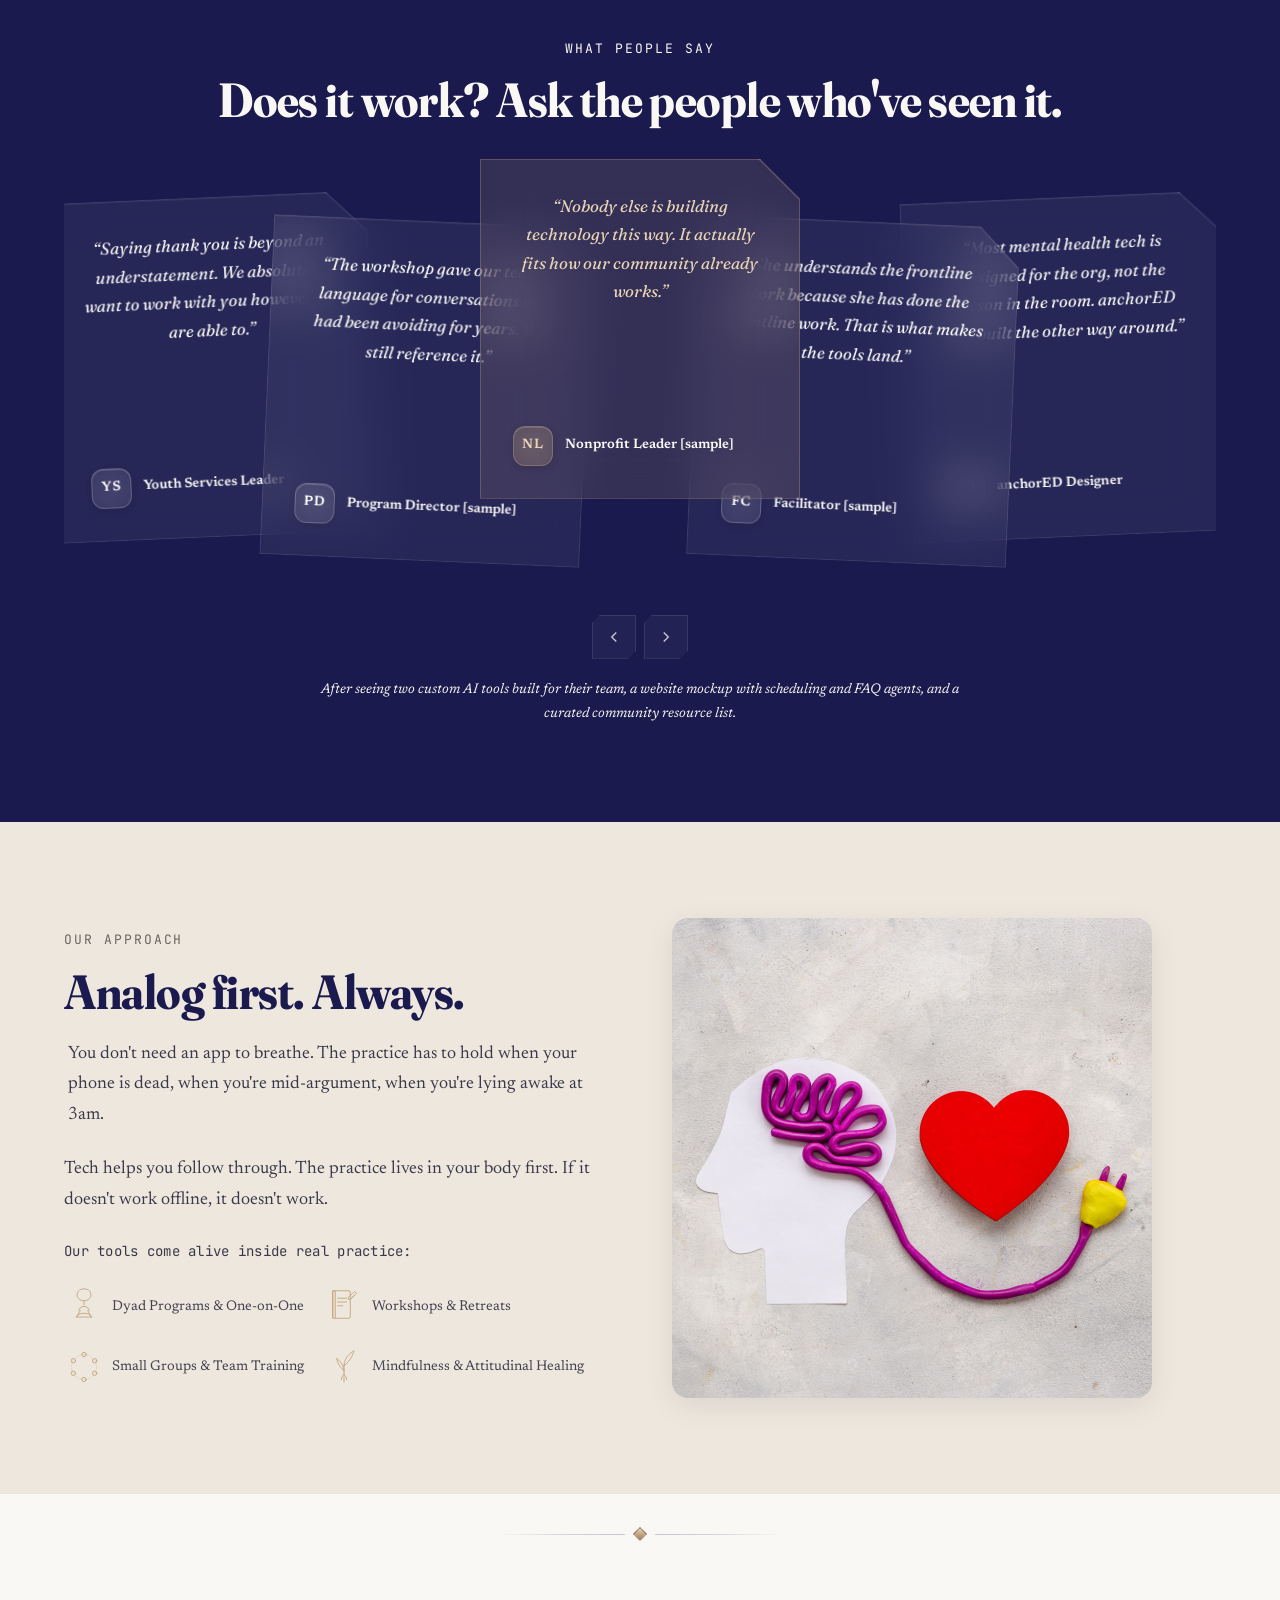
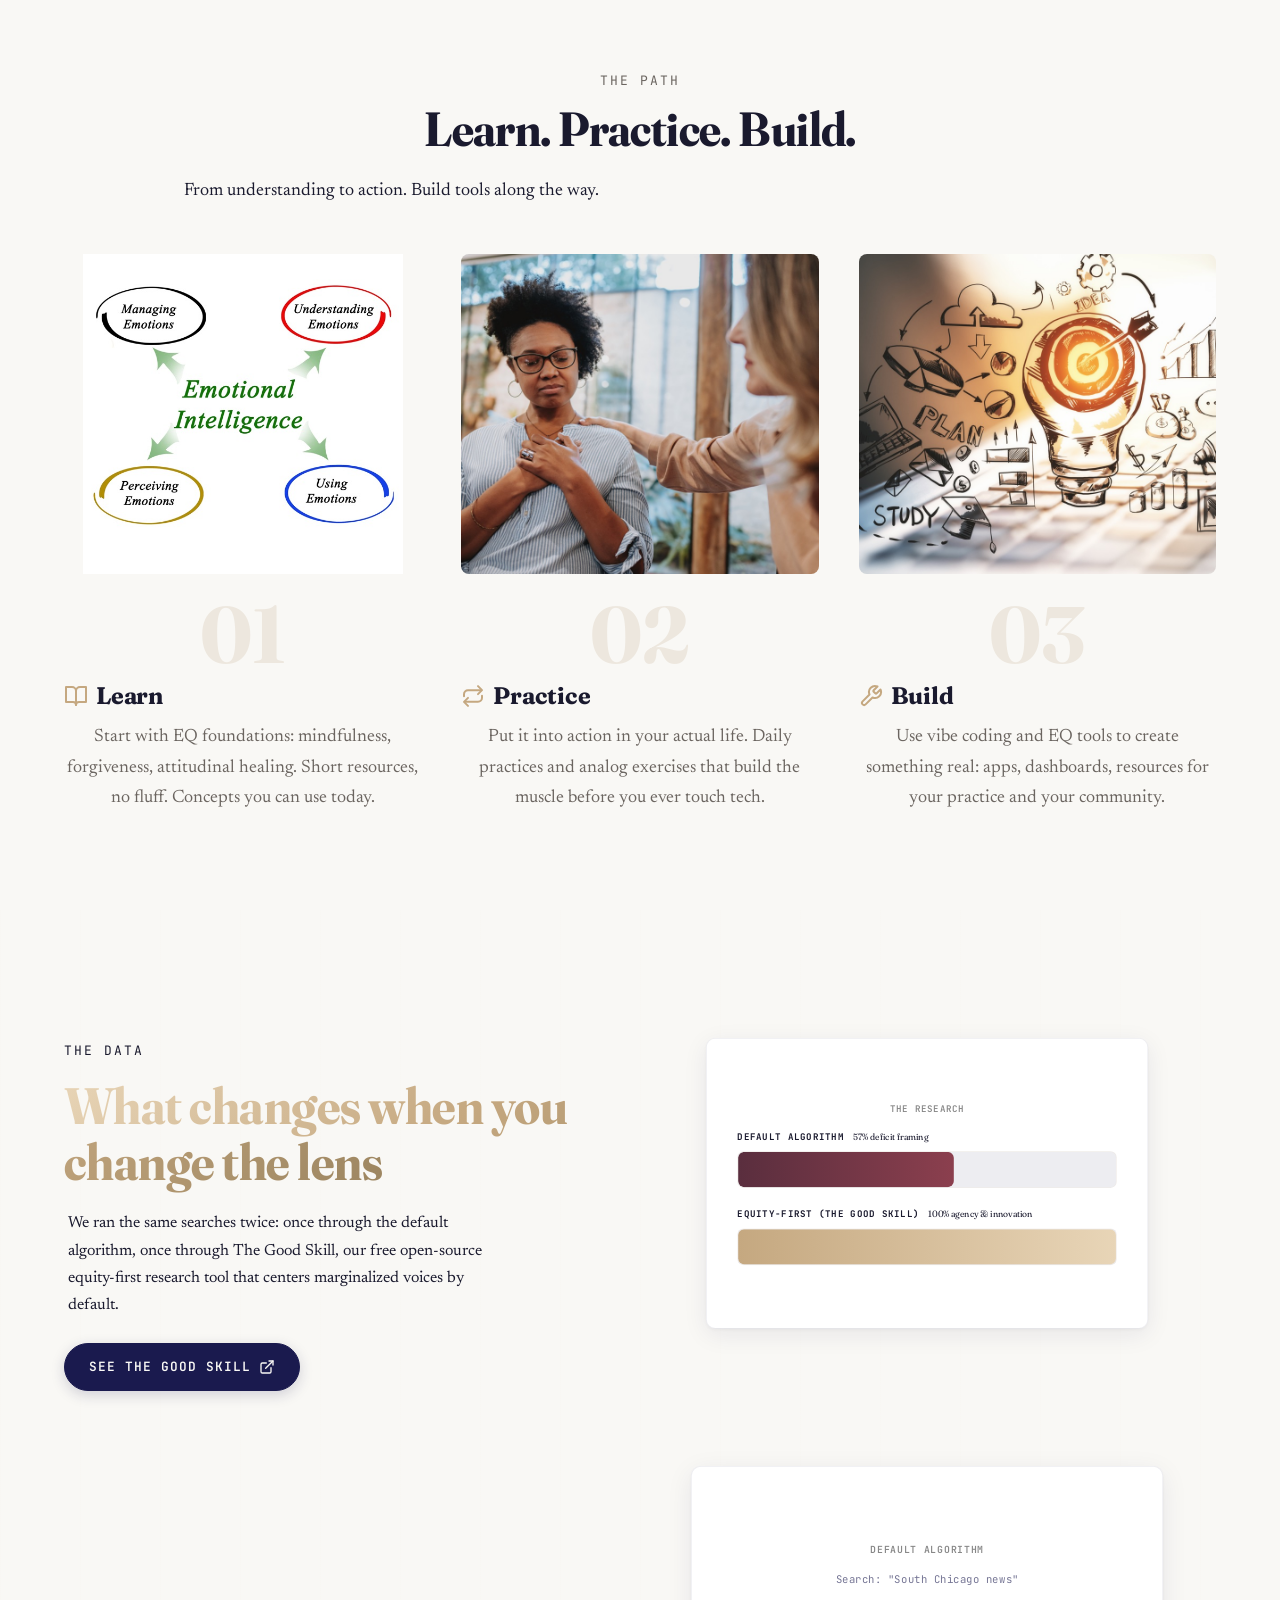
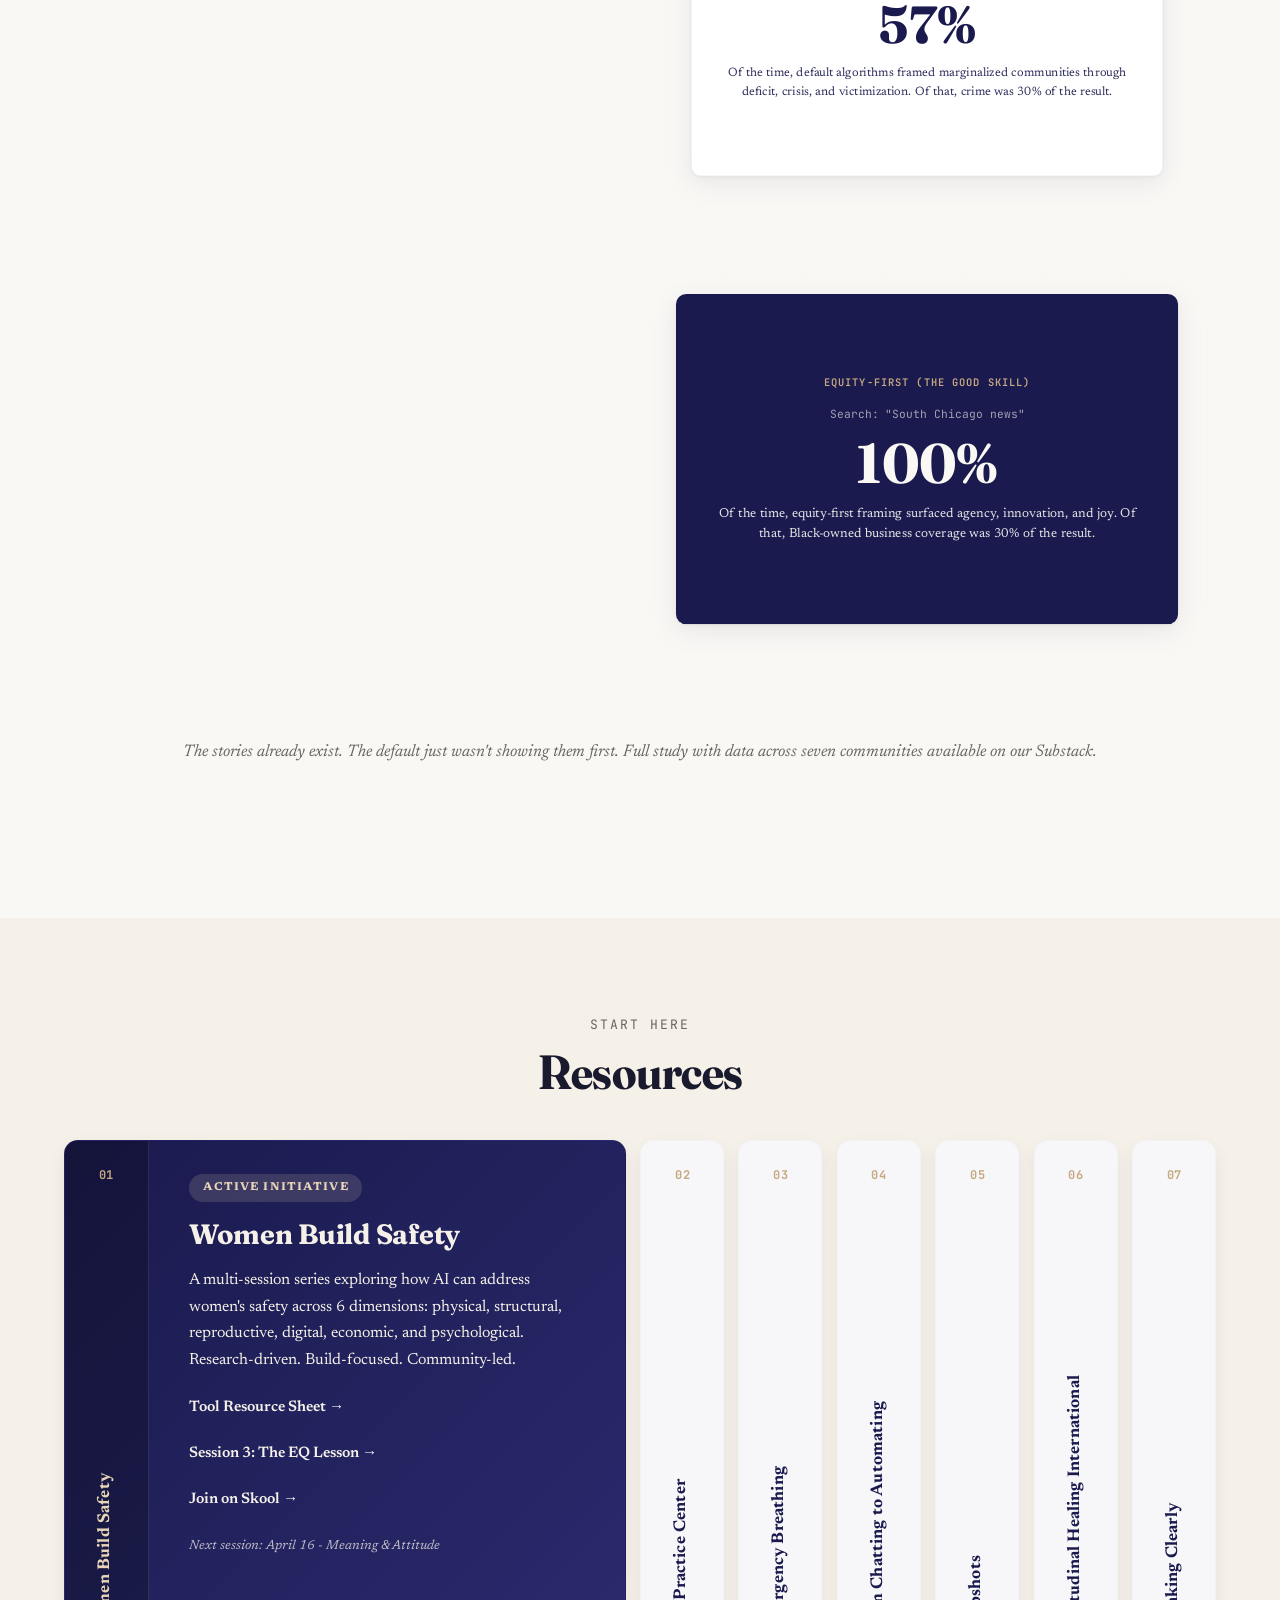
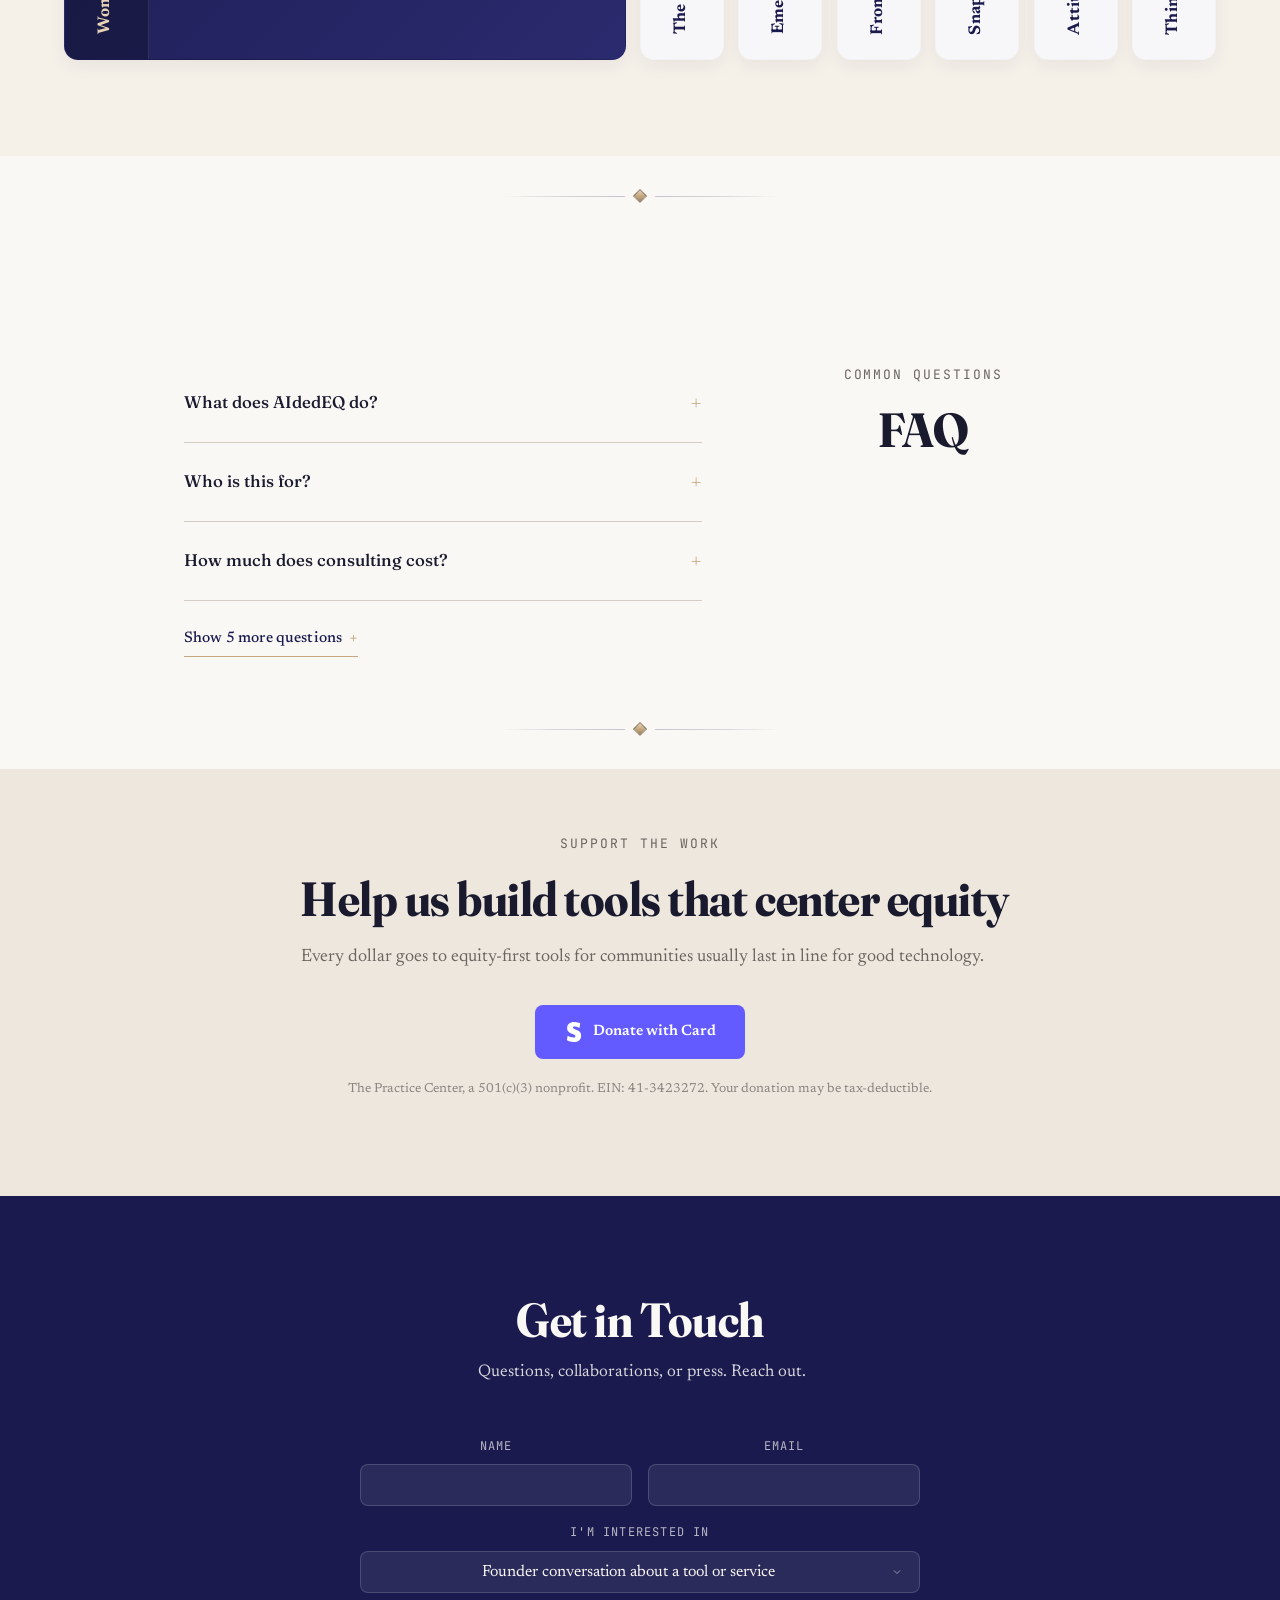
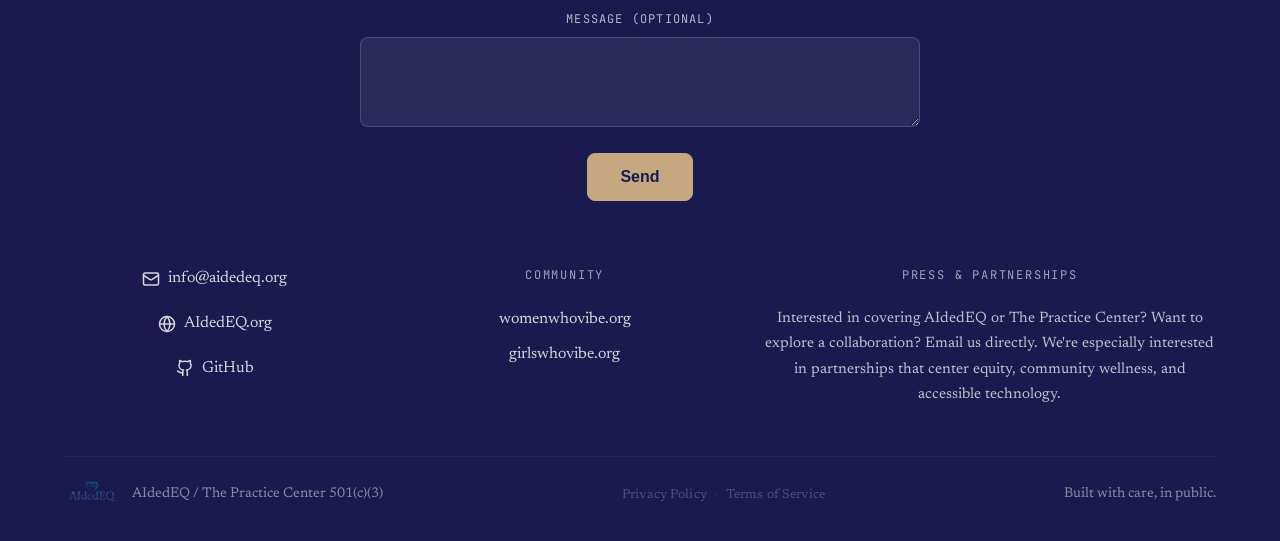
==== commit 915f4312: "Review pass per JoYi 2026-04-17 drop-zone feedback - Description book: glass-mock pageflip + stack-c" ====
--- a/index.html
+++ b/index.html
@@ -104,7 +104,7 @@
             "name": "What AI tools does AIdedEQ offer for nonprofits?",
             "acceptedAnswer": {
               "@type": "Answer",
-              "text": "AIdedEQ tools include The Good Skill (equity-first AI research), Snapshots (5-minute self-assessments), anchorED (AI co-pilot for youth workers), ROP Practice (rite-of-passage tool for young men), FieldVoices (feedback-to-action tool, shortlisted from 237 hackathon entries), Family inFluency (shared language learning), and more. All tools are equity-first and analog-grounded."
+              "text": "AIdedEQ tools include The Good Skill (equity-first AI research), Snapshots (5-minute self-assessments), anchorED (AI co-pilot for youth workers), ROP Practice (rite-of-passage tool for young men), FieldVoices (feedback-to-action tool, shortlisted from 237 hackathon entries), Family inFluency (shared language learning), Not in Jeopardy! (team game builder), and more. All tools are equity-first and analog-grounded."
             }
           },
           {
@@ -256,17 +256,26 @@
         "description": "Rite-of-passage practice tool helping boys and young men spot harm, speak up, get help, and hold their line.",
         "operatingSystem": "Web",
         "url": "https://rop-practices-v1.netlify.app/"
+      },
+      {
+        "@type": "SoftwareApplication",
+        "name": "Not in Jeopardy!",
+        "applicationCategory": "GameApplication",
+        "description": "Custom Jeopardy-style game builder for team-building, onboarding, and training. Incorporate everything your organization is about.",
+        "operatingSystem": "Web",
+        "url": "https://not-in-jeopardy-production.up.railway.app/"
       }
     ]
   }
   </script>
   <link rel="preconnect" href="https://fonts.googleapis.com">
   <link rel="preconnect" href="https://fonts.gstatic.com" crossorigin>
-  <link href="https://fonts.googleapis.com/css2?family=Fraunces:ital,opsz,wght,SOFT@0,9..144,300..500,20..100;1,9..144,300..500,20..100&family=Newsreader:ital,opsz,wght@0,6..72,300..700;1,6..72,300..700&family=JetBrains+Mono:wght@400;500&family=Caveat:wght@400;500&display=swap" rel="stylesheet" media="print" onload="this.media='all'">
-  <link rel="stylesheet" href="css/styles.css?v=27">
+  <link href="https://fonts.googleapis.com/css2?family=Fraunces:ital,opsz,wght,SOFT@0,9..144,300..500,20..100;1,9..144,300..500,20..100&family=Newsreader:ital,opsz,wght@0,6..72,300..700;1,6..72,300..700&family=JetBrains+Mono:wght@400;500&display=swap" rel="stylesheet" media="print" onload="this.media='all'">
+  <link rel="stylesheet" href="css/styles.css?v=51">
   <link rel="icon" href="images/logo-ae-light.png" type="image/png">
 </head>
 <body>
+
 
   <a href="#main-content" class="skip-to-content">Skip to main content</a>
 
@@ -337,9 +346,15 @@
       <div class="container">
         <div class="hero-grid">
           <div class="hero-content fade-in">
-            <span class="section-label">Mission-aligned AI for nonprofits and community organizations</span>
-            <h1>Spend less time with&nbsp;paperwork and more time supporting your&nbsp;staff.</h1>
-            <p>AI tools, consulting, and workshops built for nonprofits ready to work with more clarity and&nbsp;capacity.</p>
+            <div class="hero-badge">
+              <span class="dot"></span>
+              Mission-aligned AI for nonprofits
+            </div>
+            <h1 style="font-size:2.4rem;">
+              <span style="display:block;">Spend less time on paperwork.</span>
+              <span style="display:block;white-space:nowrap;">More time serving <span class="text-cycle-wrap" id="textCycle"></span></span>
+            </h1>
+            <p>AI tools, consulting, and workshops built for nonprofits ready to work with more clarity and capacity.</p>
             <div class="hero-buttons">
               <a href="/book/" class="btn-primary btn-glossy">Talk to the Founder</a>
               <a href="#tools" class="btn-outline btn-gold">Explore Our Tools</a>
@@ -479,8 +494,9 @@
       <div class="container">
         <div class="tools-intro-grid fade-in">
           <div class="tools-intro-text">
-            <span class="section-label">Proof, Not Pitch</span>
-            <h2>We don't just talk about AI. We ship it.</h2>
+            <span class="section-label">What We've Built</span>
+            <h2>Our AI products,<br><span style="white-space:nowrap;">made to work for your mission.</span></h2>
+            <p style="white-space:nowrap;">Every tool here can be tailored to your organization's language, workflows, and community.</p>
             <p>Equity-first. Analog-grounded. Built for the people most often left out.</p>
           </div>
           <div class="tools-intro-image">
@@ -488,7 +504,7 @@
           </div>
         </div>
         <div class="tool-library-cta fade-in">
-          <p>See the tool first. Then book a founder conversation with clear questions, service fit, or next steps.</p>
+          <p style="white-space:nowrap;">See the tool first. Then book a founder conversation with clear questions, service fit, or next steps.</p>
           <a href="/book/" class="btn-primary">Choose a Founder Conversation</a>
         </div>
         <div class="bookshelf fade-in" role="list" aria-label="Our tools displayed as books on a shelf">
@@ -720,9 +736,7 @@
                 </div>
               </div>
             </div>
-            <!-- 12. Not in Jeopardy! — temporarily hidden while JKR fixes the Railway deploy.
-                 Restore by uncommenting this block and re-adding the SoftwareApplication
-                 JSON-LD + the FAQ mention + the llms.txt entry. See docs/roo-tool-monitor.md.
+            <!-- 12. Not in Jeopardy! -->
             <div class="book" data-book="12" role="listitem">
               <button class="book-spine" aria-expanded="false" aria-controls="book-detail-12">
                 <span class="book-spine-dot book-spine-dot--live"></span>
@@ -742,7 +756,6 @@
                 </div>
               </div>
             </div>
-            -->
             <!-- 13. MyItinerary -->
             <div class="book" data-book="13" role="listitem">
               <button class="book-spine" aria-expanded="false" aria-controls="book-detail-13">
@@ -765,6 +778,64 @@
           </div>
           <div class="bookshelf-surface" aria-hidden="true"></div>
         </div>
+
+        <!-- Pageflip book with stack-card splash shape behind -->
+        <div class="po-detail" id="poDetail">
+          <div class="po-book-side">
+            <div class="po-splash" id="poSplash"></div>
+            <div class="po-book" id="poBook">
+              <div class="po-right-page">
+                <p class="po-page-text" id="poPageText"></p>
+              </div>
+              <div class="po-hinge po-p3"></div>
+              <div class="po-hinge po-p2">
+                <div class="po-p2-back">
+                  <div class="po-p2-back-content">
+                    <div class="po-p2-icon" id="poP2Icon"></div>
+                    <h4 class="po-p2-title" id="poP2Title"></h4>
+                  </div>
+                </div>
+              </div>
+              <div class="po-hinge po-cover" id="poCover">
+                <div class="po-cover-inner">
+                  <div class="po-icon" id="poIcon"></div>
+                  <h4 class="pb-title" id="poTitle"></h4>
+                </div>
+              </div>
+            </div>
+          </div>
+          <div class="po-info">
+            <h3 class="po-info-title" id="poInfoTitle"></h3>
+            <p class="po-info-desc" id="poInfoDesc"></p>
+            <span class="po-book-status" id="poStatus"></span>
+            <div id="poLinks"></div>
+          </div>
+        </div>
+
+        <!-- Retained for rollback if JoYi prefers the old tilted card panel -->
+        <div class="bsh-hover-panel" aria-hidden="true" hidden>
+          <div class="bsh-hover-inner">
+            <div class="bsh-card-side">
+              <div class="bsh-splash"></div>
+              <div class="bsh-card">
+                <div class="bsh-bind-edge"></div>
+                <div class="bsh-cover-inner">
+                  <div class="bsh-logo" aria-hidden="true"></div>
+                  <h4 class="bsh-cover-title"></h4>
+                </div>
+              </div>
+            </div>
+            <div class="bsh-info">
+              <div class="bsh-header">
+                <h3 class="bsh-title"></h3>
+                <span class="bsh-badge"></span>
+              </div>
+              <p class="bsh-desc"></p>
+              <div class="bsh-links"></div>
+            </div>
+          </div>
+        </div>
+
       </div>
     </section>
 
@@ -847,25 +918,59 @@
       <div class="container">
         <span class="section-label">What People Say</span>
         <h2 class="fade-in">Does it work? Ask the people who've seen it.</h2>
-        <div class="testimonials-grid fade-in">
-          <div class="testimonial-card">
-            <blockquote>
-              <p>&ldquo;This puts you in a new category. We have to start a mastermind on some type of collaboration.&rdquo;</p>
-            </blockquote>
-            <div class="testimonial-author">
-              <span class="testimonial-avatar" aria-hidden="true">BR</span>
-              <span class="testimonial-name">Youth Services Leader</span>
-            </div>
-          </div>
-          <div class="testimonial-card">
-            <blockquote>
-              <p>&ldquo;Saying thank you is beyond an understatement. We absolutely want to work with you however we are able to.&rdquo;</p>
-            </blockquote>
-            <div class="testimonial-author">
-              <span class="testimonial-avatar" aria-hidden="true">KMR</span>
-              <span class="testimonial-name">Youth Services Leader</span>
-            </div>
-          </div>
+        <div class="stagger-wrap fade-in" id="staggerWrap">
+          <div class="stagger-card" data-idx="0">
+            <span class="corner-line" aria-hidden="true"></span>
+            <blockquote>&ldquo;This puts you in a new category. We have to start a mastermind on some type of collaboration.&rdquo;</blockquote>
+            <div class="t-author">
+              <div class="t-avatar" style="background:linear-gradient(135deg,#c5a880,#e8d5b7);">YS</div>
+              <div class="t-meta"><div class="t-name">Youth Services Leader</div></div>
+            </div>
+          </div>
+          <div class="stagger-card" data-idx="1">
+            <span class="corner-line" aria-hidden="true"></span>
+            <blockquote>&ldquo;Saying thank you is beyond an understatement. We absolutely want to work with you however we are able to.&rdquo;</blockquote>
+            <div class="t-author">
+              <div class="t-avatar" style="background:linear-gradient(135deg,#7a9a7e,#a0c4a4);">YS</div>
+              <div class="t-meta"><div class="t-name">Youth Services Leader</div></div>
+            </div>
+          </div>
+          <div class="stagger-card" data-idx="2">
+            <span class="corner-line" aria-hidden="true"></span>
+            <blockquote>&ldquo;The workshop gave our team language for conversations we had been avoiding for years. We still reference it.&rdquo;</blockquote>
+            <div class="t-author">
+              <div class="t-avatar" style="background:linear-gradient(135deg,#6b4c7a,#b89cc6);">PD</div>
+              <div class="t-meta"><div class="t-name">Program Director [sample]</div></div>
+            </div>
+          </div>
+          <div class="stagger-card" data-idx="3">
+            <span class="corner-line" aria-hidden="true"></span>
+            <blockquote>&ldquo;Nobody else is building technology this way. It actually fits how our community already works.&rdquo;</blockquote>
+            <div class="t-author">
+              <div class="t-avatar" style="background:linear-gradient(135deg,#b5545b,#d88a90);">NL</div>
+              <div class="t-meta"><div class="t-name">Nonprofit Leader [sample]</div></div>
+            </div>
+          </div>
+          <div class="stagger-card" data-idx="4">
+            <span class="corner-line" aria-hidden="true"></span>
+            <blockquote>&ldquo;She understands the frontline work because she has done the frontline work. That is what makes the tools land.&rdquo;</blockquote>
+            <div class="t-author">
+              <div class="t-avatar" style="background:linear-gradient(135deg,#4a6fa5,#7a9cc6);">FC</div>
+              <div class="t-meta"><div class="t-name">Facilitator [sample]</div></div>
+            </div>
+          </div>
+          <div class="stagger-card" data-idx="5">
+            <span class="corner-line" aria-hidden="true"></span>
+            <blockquote>&ldquo;Most mental health tech is designed for the org, not the person in the room. anchorED was built the other way around.&rdquo;</blockquote>
+            <div class="t-author">
+              <div class="t-avatar" style="background:linear-gradient(135deg,#B85C38,#c5a880);">AD</div>
+              <div class="t-meta"><div class="t-name">anchorED Designer</div></div>
+            </div>
+          </div>
+        </div>
+        <div class="stagger-nav" aria-label="Testimonial navigation">
+          <button id="staggerPrev" type="button" aria-label="Previous testimonial"><svg viewBox="0 0 24 24" width="18" height="18" fill="none" stroke="currentColor" stroke-width="2"><polyline points="15 18 9 12 15 6"/></svg></button>
+          <button id="staggerNext" type="button" aria-label="Next testimonial"><svg viewBox="0 0 24 24" width="18" height="18" fill="none" stroke="currentColor" stroke-width="2"><polyline points="9 18 15 12 9 6"/></svg></button>
         </div>
         <p class="testimonials-context fade-in">After seeing two custom AI tools built for their team, a website mockup with scheduling and FAQ agents, and a curated community resource list.</p>
       </div>
@@ -945,7 +1050,7 @@
 
     <hr class="section-divider">
 
-<section class="section-padding">
+<section id="path" class="section-padding">
       <div class="container">
         <span class="section-label">The Path</span>
         <h2 class="fade-in">Learn. Practice. Build.</h2>
@@ -986,48 +1091,63 @@
 
 <section class="section-padding proof-section">
       <div class="container">
-        <span class="section-label">The Data</span>
-        <h2 class="fade-in"><span class="metallic-text">What changes when you change the lens</span></h2>
-        <p class="fade-in proof-intro-line">We ran the same searches twice: once through the default algorithm, once through The Good Skill.</p>
-
-        <!-- Bar Chart Visualization -->
-        <div class="proof-chart fade-in">
-          <div class="proof-chart-row">
-            <div class="proof-chart-info">
-              <span class="proof-chart-label">Default Algorithm</span>
-              <span class="proof-chart-stat">57% deficit framing</span>
-            </div>
-            <div class="proof-bar-track">
-              <div class="proof-bar proof-bar-default"></div>
-            </div>
-          </div>
-          <div class="proof-chart-row">
-            <div class="proof-chart-info">
-              <span class="proof-chart-label">Equity-First (The Good Skill)</span>
-              <span class="proof-chart-stat">100% agency &amp; innovation</span>
-            </div>
-            <div class="proof-bar-track">
-              <div class="proof-bar proof-bar-equity"></div>
-            </div>
-          </div>
-        </div>
-
-        <div class="proof-grid">
-          <div class="proof-card proof-card-default fade-in">
-            <span class="section-label" style="color: var(--muted-foreground);">Default Algorithm</span>
-            <div class="proof-search">Search: "South Chicago news"</div>
-            <div class="proof-stat">57%</div>
-            <p>Of the time, default algorithms framed marginalized communities through deficit, crisis, and victimization. Of that, crime was 30% of the result.</p>
-          </div>
-          <div class="proof-card proof-card-equity fade-in">
-            <span class="section-label section-label-dark">Equity-First (The Good Skill)</span>
-            <div class="proof-search">Search: "South Chicago news"</div>
-            <div class="proof-stat">100%</div>
-            <p>Of the time, equity-first framing surfaced agency, innovation, and joy. Of that, Black-owned business coverage was 30% of the result.</p>
-          </div>
-        </div>
-
-        <!-- Programs section removed -->
+        <div class="proof-2col">
+          <div class="proof-info-col">
+            <span class="section-label">The Data</span>
+            <h2 class="fade-in"><span class="metallic-text">What changes when you change the lens</span></h2>
+            <p class="fade-in">We ran the same searches twice: once through the default algorithm, once through The Good Skill, our free open-source equity-first research tool that centers marginalized voices by default.</p>
+            <a href="https://github.com/joyirhyss-tech/TPC-AIded-EQ" target="_blank" rel="noopener noreferrer" class="proof-goodskill-btn fade-in">
+              See The Good Skill
+              <svg xmlns="http://www.w3.org/2000/svg" width="16" height="16" viewBox="0 0 24 24" fill="none" stroke="currentColor" stroke-width="2" stroke-linecap="round" stroke-linejoin="round"><path d="M18 13v6a2 2 0 0 1-2 2H5a2 2 0 0 1-2-2V8a2 2 0 0 1 2-2h6"/><polyline points="15 3 21 3 21 9"/><line x1="10" y1="14" x2="21" y2="3"/></svg>
+            </a>
+          </div>
+
+          <div class="proof-cards-col">
+            <ul class="stack-cards js-stack-cards">
+              <li class="stack-cards__item js-stack-cards__item">
+                <div class="ch-card-inner">
+                  <span class="ch-card-label">The Research</span>
+                  <div class="proof-chart">
+                    <div class="proof-chart-row">
+                      <div class="proof-chart-info">
+                        <span class="proof-chart-label">Default Algorithm</span>
+                        <span class="proof-chart-stat">57% deficit framing</span>
+                      </div>
+                      <div class="proof-bar-track">
+                        <div class="proof-bar proof-bar-default"></div>
+                      </div>
+                    </div>
+                    <div class="proof-chart-row">
+                      <div class="proof-chart-info">
+                        <span class="proof-chart-label">Equity-First (The Good Skill)</span>
+                        <span class="proof-chart-stat">100% agency &amp; innovation</span>
+                      </div>
+                      <div class="proof-bar-track">
+                        <div class="proof-bar proof-bar-equity"></div>
+                      </div>
+                    </div>
+                  </div>
+                </div>
+              </li>
+              <li class="stack-cards__item js-stack-cards__item">
+                <div class="ch-card-inner">
+                  <span class="ch-card-label">Default Algorithm</span>
+                  <div class="ch-card-search">Search: "South Chicago news"</div>
+                  <div class="ch-card-stat">57%</div>
+                  <p>Of the time, default algorithms framed marginalized communities through deficit, crisis, and victimization. Of that, crime was 30% of the result.</p>
+                </div>
+              </li>
+              <li class="stack-cards__item js-stack-cards__item">
+                <div class="ch-card-inner" style="background: #1a1a4e; color: #f9f8f5;">
+                  <span class="ch-card-label" style="color: #c5a880;">Equity-First (The Good Skill)</span>
+                  <div class="ch-card-search">Search: "South Chicago news"</div>
+                  <div class="ch-card-stat">100%</div>
+                  <p>Of the time, equity-first framing surfaced agency, innovation, and joy. Of that, Black-owned business coverage was 30% of the result.</p>
+                </div>
+              </li>
+            </ul>
+          </div>
+        </div>
 
         <p class="proof-footnote fade-in">The stories already exist. The default just wasn't showing them first. Full study with data across seven communities available on our Substack.</p>
 
@@ -1040,45 +1160,46 @@
       <div class="container">
         <span class="section-label">Start Here</span>
         <h2 class="fade-in">Resources</h2>
-        <div class="resources-grid">
-          <!-- Women Build Safety -->
-          <div class="resource-card resource-card-featured fade-in">
-            <span class="resource-card-badge">Active Initiative</span>
-            <h3>Women Build Safety</h3>
-            <p>A multi-session series exploring how AI can address women's safety across 6 dimensions: physical, structural, reproductive, digital, economic, and psychological. Research-driven. Build-focused. Community-led.</p>
-            <div class="resource-card-featured-links">
-              <a href="/resources/safety.html" class="resource-link">
-                Tool Resource Sheet
-                <svg xmlns="http://www.w3.org/2000/svg" width="16" height="16" viewBox="0 0 24 24" fill="none" stroke="currentColor" stroke-width="2" stroke-linecap="round" stroke-linejoin="round"><path d="M18 13v6a2 2 0 0 1-2 2H5a2 2 0 0 1-2-2V8a2 2 0 0 1 2-2h6"/><polyline points="15 3 21 3 21 9"/><line x1="10" y1="14" x2="21" y2="3"/></svg>
-              </a>
-              <a href="/resources/session3.html" class="resource-link">
-                Session 3: The EQ Lesson
-                <svg xmlns="http://www.w3.org/2000/svg" width="16" height="16" viewBox="0 0 24 24" fill="none" stroke="currentColor" stroke-width="2" stroke-linecap="round" stroke-linejoin="round"><path d="M18 13v6a2 2 0 0 1-2 2H5a2 2 0 0 1-2-2V8a2 2 0 0 1 2-2h6"/><polyline points="15 3 21 3 21 9"/><line x1="10" y1="14" x2="21" y2="3"/></svg>
-              </a>
-              <a href="https://www.skool.com/women-building-ai-2577" target="_blank" rel="noopener noreferrer" class="resource-link">
-                Join on Skool
-                <svg xmlns="http://www.w3.org/2000/svg" width="16" height="16" viewBox="0 0 24 24" fill="none" stroke="currentColor" stroke-width="2" stroke-linecap="round" stroke-linejoin="round"><path d="M18 13v6a2 2 0 0 1-2 2H5a2 2 0 0 1-2-2V8a2 2 0 0 1 2-2h6"/><polyline points="15 3 21 3 21 9"/><line x1="10" y1="14" x2="21" y2="3"/></svg>
-              </a>
-            </div>
-            <p class="resource-card-featured-next">Next session: April 16 - Meaning & Attitude</p>
-          </div>
-          <!-- The Practice Center -->
-          <div class="resource-card fade-in">
-            <h3>The Practice Center</h3>
-            <p>Our 501(c)(3) nonprofit home. Grounding emotional intelligence in community practice, not theory.</p>
-            <a href="https://thepracticecenter.org" target="_blank" rel="noopener noreferrer" class="resource-link">
-              Visit
-              <svg xmlns="http://www.w3.org/2000/svg" width="16" height="16" viewBox="0 0 24 24" fill="none" stroke="currentColor" stroke-width="2" stroke-linecap="round" stroke-linejoin="round"><path d="M18 13v6a2 2 0 0 1-2 2H5a2 2 0 0 1-2-2V8a2 2 0 0 1 2-2h6"/><polyline points="15 3 21 3 21 9"/><line x1="10" y1="14" x2="21" y2="3"/></svg>
-            </a>
-          </div>
-          <!-- Emergency Breathing -->
-          <div class="resource-card resource-card-expandable fade-in" data-expanded="false">
-            <h3 class="resource-card-toggle">
-              Emergency Breathing
-              <svg class="resource-card-chevron" xmlns="http://www.w3.org/2000/svg" width="20" height="20" viewBox="0 0 24 24" fill="none" stroke="currentColor" stroke-width="2" stroke-linecap="round" stroke-linejoin="round"><polyline points="6 9 12 15 18 9"/></svg>
-            </h3>
-            <p>Five to six breaths each minute. Reset your parasympathetic nervous system.</p>
-            <div class="resource-card-details">
+        <div class="resource-accordion js-resource-accordion">
+          <!-- Women Build Safety (default active, featured) -->
+          <article class="r-panel r-panel--featured r-panel--active" data-panel="0">
+            <div class="r-panel__sliver">
+              <span class="r-panel__num">01</span>
+              <span class="r-panel__title">Women Build Safety</span>
+            </div>
+            <div class="r-panel__content">
+              <span class="r-panel__badge">Active Initiative</span>
+              <h3 class="r-panel__heading">Women Build Safety</h3>
+              <p>A multi-session series exploring how AI can address women's safety across 6 dimensions: physical, structural, reproductive, digital, economic, and psychological. Research-driven. Build-focused. Community-led.</p>
+              <div class="r-panel__links">
+                <a href="/resources/safety.html" class="r-panel__link">Tool Resource Sheet →</a>
+                <a href="/resources/session3.html" class="r-panel__link">Session 3: The EQ Lesson →</a>
+                <a href="https://www.skool.com/women-building-ai-2577" target="_blank" rel="noopener noreferrer" class="r-panel__link">Join on Skool →</a>
+              </div>
+              <p class="r-panel__next">Next session: April 16 - Meaning & Attitude</p>
+            </div>
+          </article>
+          <article class="r-panel" data-panel="1">
+            <div class="r-panel__sliver">
+              <span class="r-panel__num">02</span>
+              <span class="r-panel__title">The Practice Center</span>
+            </div>
+            <div class="r-panel__content">
+              <h3 class="r-panel__heading">The Practice Center</h3>
+              <p>Our 501(c)(3) nonprofit home. Grounding emotional intelligence in community practice, not theory.</p>
+              <div class="r-panel__links">
+                <a href="https://thepracticecenter.org" target="_blank" rel="noopener noreferrer" class="r-panel__link">Visit thepracticecenter.org →</a>
+              </div>
+            </div>
+          </article>
+          <article class="r-panel" data-panel="2">
+            <div class="r-panel__sliver">
+              <span class="r-panel__num">03</span>
+              <span class="r-panel__title">Emergency Breathing</span>
+            </div>
+            <div class="r-panel__content">
+              <h3 class="r-panel__heading">Emergency Breathing</h3>
+              <p>Five to six breaths each minute. Reset your parasympathetic nervous system.</p>
               <ol class="breathing-steps">
                 <li>Stop what you're doing. Sit or stand still.</li>
                 <li>Breathe in slowly through your nose for 4 seconds.</li>
@@ -1086,21 +1207,19 @@
                 <li>Breathe out slowly through your mouth for 6 seconds.</li>
                 <li>Repeat 5-6 times. That's one minute.</li>
               </ol>
-              <p class="breathing-note">Your nervous system will reset. Your heart rate will slow. Your thinking will clear. Master this. Then practice with another person this week.</p>
+              <p class="breathing-note">Your nervous system will reset. Your heart rate will slow. Your thinking will clear.</p>
               <button type="button" class="breath-invite-btn" data-breathing style="margin-top: 1.25rem;">
                 <span class="firefly-cue" aria-hidden="true"></span>
                 Try the 60-second guided version
               </button>
             </div>
-          </div>
-          <!-- From Chatting to Automating -->
-          <div class="resource-card resource-card-expandable fade-in" data-expanded="false">
-            <h3 class="resource-card-toggle">
-              From chatting with AI to automating your work
-              <svg class="resource-card-chevron" xmlns="http://www.w3.org/2000/svg" width="20" height="20" viewBox="0 0 24 24" fill="none" stroke="currentColor" stroke-width="2" stroke-linecap="round" stroke-linejoin="round"><polyline points="6 9 12 15 18 9"/></svg>
-            </h3>
-            <p>If you already use ChatGPT or Claude to draft emails, you are one step away from having it <em>do</em> the work, not just describe it. Here is the shortest real path from chatting to automation, with a use case you can ship this week.</p>
-            <div class="resource-card-details">
+          </article>
+          <article class="r-panel" data-panel="3">
+            <div class="r-panel__sliver">
+              <span class="r-panel__num">04</span>
+              <span class="r-panel__title">From Chatting to Automating</span>
+            </div>
+            <div class="r-panel__content"><div class="r-panel__rich">
               <p style="margin-top: 0; margin-bottom: 0.5rem; font-weight: 600;">Try this today: the grant-report auto-draft</p>
               <p style="margin-top: 0; margin-bottom: 0.75rem;">Pick a grant report you already wrote last quarter. Open Claude or ChatGPT and build a <strong>Project</strong> (Claude) or <strong>Custom GPT</strong> (ChatGPT). Upload the old report, your logic model, and 3-5 funder requirements as reference files. Then write one instruction: "When I paste new program data, draft a funder-ready update in this exact voice and structure." That is it. Next quarter, paste the data, get a 70% draft in 30 seconds. That is the chat-to-automation bridge.</p>
 
@@ -1141,39 +1260,44 @@
                 <li><a href="https://www.skool.com/women-codher" target="_blank" rel="noopener noreferrer">Women CodHer</a> — community for non-technical builders</li>
               </ul>
 
-              <p style="margin-top: 1rem; margin-bottom: 0; font-style: italic; color: rgba(26,26,78,0.7);">Stuck on what to automate first? <a href="/book/" style="text-decoration: underline;">Bring it to a founder conversation</a> and we will pick a use case you can ship in a week.</p>
-            </div>
-          </div>
-          <!-- Snapshots -->
-          <div class="resource-card fade-in">
-            <h3>Snapshots</h3>
-            <p>Quick self-assessments. 5 minutes. No login. No data stored.</p>
-            <a href="https://wellbeingsnapshot.lovable.app/" target="_blank" rel="noopener noreferrer" class="resource-link">
-              WellBEing Snapshot
-              <svg xmlns="http://www.w3.org/2000/svg" width="16" height="16" viewBox="0 0 24 24" fill="none" stroke="currentColor" stroke-width="2" stroke-linecap="round" stroke-linejoin="round"><path d="M18 13v6a2 2 0 0 1-2 2H5a2 2 0 0 1-2-2V8a2 2 0 0 1 2-2h6"/><polyline points="15 3 21 3 21 9"/><line x1="10" y1="14" x2="21" y2="3"/></svg>
-            </a>
-            <a href="https://sources-wholeness.lovable.app/" target="_blank" rel="noopener noreferrer" class="resource-link">
-              Sources of Wholeness
-              <svg xmlns="http://www.w3.org/2000/svg" width="16" height="16" viewBox="0 0 24 24" fill="none" stroke="currentColor" stroke-width="2" stroke-linecap="round" stroke-linejoin="round"><path d="M18 13v6a2 2 0 0 1-2 2H5a2 2 0 0 1-2-2V8a2 2 0 0 1 2-2h6"/><polyline points="15 3 21 3 21 9"/><line x1="10" y1="14" x2="21" y2="3"/></svg>
-            </a>
-          </div>
-          <!-- Attitudinal Healing International -->
-          <div class="resource-card fade-in">
-            <h3>Attitudinal Healing International</h3>
-            <p>The foundation of our healing practice. Choosing peace over fear and empathy over judgment. Principles that guide everything we build.</p>
-            <a href="https://ahinternational.org" target="_blank" rel="noopener noreferrer" class="resource-link">
-              Visit
-              <svg xmlns="http://www.w3.org/2000/svg" width="16" height="16" viewBox="0 0 24 24" fill="none" stroke="currentColor" stroke-width="2" stroke-linecap="round" stroke-linejoin="round"><path d="M18 13v6a2 2 0 0 1-2 2H5a2 2 0 0 1-2-2V8a2 2 0 0 1 2-2h6"/><polyline points="15 3 21 3 21 9"/><line x1="10" y1="14" x2="21" y2="3"/></svg>
-            </a>
-          </div>
-          <!-- Thinking Clearly -->
-          <div class="resource-card resource-card-expandable fade-in" data-expanded="false">
-            <h3 class="resource-card-toggle">
-              Thinking Clearly
-              <svg class="resource-card-chevron" xmlns="http://www.w3.org/2000/svg" width="20" height="20" viewBox="0 0 24 24" fill="none" stroke="currentColor" stroke-width="2" stroke-linecap="round" stroke-linejoin="round"><polyline points="6 9 12 15 18 9"/></svg>
-            </h3>
-            <p>Align your builds with your intentions. Solve a real problem, not just automate more noise.</p>
-            <div class="resource-card-details">
+              <p style="margin-top: 1rem; margin-bottom: 0; font-style: italic;">Stuck on what to automate first? <a href="/book/" style="text-decoration: underline;">Bring it to a founder conversation</a> and we will pick a use case you can ship in a week.</p>
+            </div></div>
+          </article>
+          <article class="r-panel" data-panel="4">
+            <div class="r-panel__sliver">
+              <span class="r-panel__num">05</span>
+              <span class="r-panel__title">Snapshots</span>
+            </div>
+            <div class="r-panel__content">
+              <h3 class="r-panel__heading">Snapshots</h3>
+              <p>Quick self-assessments. 5 minutes. No login. No data stored.</p>
+              <div class="r-panel__links">
+                <a href="https://wellbeingsnapshot.lovable.app/" target="_blank" rel="noopener noreferrer" class="r-panel__link">WellBEing Snapshot →</a>
+                <a href="https://sources-wholeness.lovable.app/" target="_blank" rel="noopener noreferrer" class="r-panel__link">Sources of Wholeness →</a>
+              </div>
+            </div>
+          </article>
+          <article class="r-panel" data-panel="5">
+            <div class="r-panel__sliver">
+              <span class="r-panel__num">06</span>
+              <span class="r-panel__title">Attitudinal Healing International</span>
+            </div>
+            <div class="r-panel__content">
+              <h3 class="r-panel__heading">Attitudinal Healing International</h3>
+              <p>The foundation of our healing practice. Choosing peace over fear and empathy over judgment. Principles that guide everything we build.</p>
+              <div class="r-panel__links">
+                <a href="https://ahinternational.org" target="_blank" rel="noopener noreferrer" class="r-panel__link">Visit ahinternational.org →</a>
+              </div>
+            </div>
+          </article>
+          <article class="r-panel" data-panel="6">
+            <div class="r-panel__sliver">
+              <span class="r-panel__num">07</span>
+              <span class="r-panel__title">Thinking Clearly</span>
+            </div>
+            <div class="r-panel__content"><div class="r-panel__rich">
+              <h3 class="r-panel__heading">Thinking Clearly</h3>
+              <p>Align your builds with your intentions. Solve a real problem, not just automate more noise.</p>
               <p>So many amazing tools are being used to automate and 10x productivity like every other work slop coming out right now. The AIdedEQ way is different.</p>
               <p>Start by truly considering yourself, your family, your friends, your neighborhood, and your community. Then intentionally set your sights on one issue you can actually solve.</p>
               <p style="margin-top: 0.75rem;"><strong>The IAMAR Framework:</strong></p>
@@ -1185,8 +1309,8 @@
                 <li><strong>R</strong>esponse: What's your best next action?</li>
               </ul>
               <p style="margin-top: 0.75rem;">Building from "I don't want this" is different than knowing your values, listening to yourself and others, clearly defining the issues, deciding what's in your sphere of influence, and choosing a path forward. That's the solution route.</p>
-            </div>
-          </div>
+            </div></div>
+          </article>
         </div>
       </div>
     </section>
@@ -1195,43 +1319,49 @@
 
 <section id="faq" class="section-padding faq-section-compact">
       <div class="container">
-        <span class="section-label">Common Questions</span>
-        <h2 class="fade-in">FAQ</h2>
-        <div class="faq-list fade-in" id="faq-list">
-          <details class="faq-item">
-            <summary>What does AIdedEQ do?</summary>
-            <p>We build AI tools and provide consulting for nonprofits, schools, and mission-driven organizations. Our tools handle admin work so your team can focus on the people they serve.</p>
-          </details>
-          <details class="faq-item">
-            <summary>Who is this for?</summary>
-            <p>Any mission-driven team spending more time on paperwork than with the communities they serve. Nonprofits, schools, youth-serving orgs, government agencies, and social enterprises.</p>
-          </details>
-          <details class="faq-item">
-            <summary>How much does consulting cost?</summary>
-            <p>Nonprofit AI Jumpstart: $1,500 for 3 sessions. Custom Tool Build: $2,500 to $5,000. CEO AI Support: $500/month, month-to-month. Mindful Forgiveness for Teams: $2,000 per cohort. Free 45-minute intro session available for teams of 5 or more.</p>
-          </details>
-          <details class="faq-item faq-item--extra">
-            <summary>What is the relationship between AIdedEQ and The Practice Center?</summary>
-            <p>The Practice Center is a 501(c)(3) nonprofit that develops programs and curriculum. AIdedEQ is the for-profit company that builds the technology to scale that work. Same founder, two entities that support each other.</p>
-          </details>
-          <details class="faq-item faq-item--extra">
-            <summary>What is Mindful Forgiveness for Teams?</summary>
-            <p>A 6-week cohort workshop (12 hours total) for up to 12 participants. Designed for nonprofit teams, school staff, and community organizations dealing with burnout and team dynamics.</p>
-          </details>
-          <details class="faq-item faq-item--extra">
-            <summary>Is my data safe?</summary>
-            <p>Yes. Our tools are built with privacy by default. Several tools require no login and store no personal data. We never sell or share user data. Full privacy policy at aidedeq.org/privacy.</p>
-          </details>
-          <details class="faq-item faq-item--extra">
-            <summary>Can you work with organizations outside of Hawaii?</summary>
-            <p>Yes. Workshops and consulting sessions are available via Zoom for organizations anywhere. In-person delivery is available in Hawaii.</p>
-          </details>
-          <details class="faq-item faq-item--extra">
-            <summary>How do I get started?</summary>
-            <p>Book a founder conversation at <a href="/book/">aidedeq.org/book</a>, use the chat widget on this page, or email <a href="mailto:info@aidedeq.org">info@aidedeq.org</a>.</p>
-          </details>
-        </div>
-        <button class="faq-toggle" id="faq-toggle" aria-expanded="false">Show more questions</button>
+        <div class="faq-2col">
+          <div class="faq-info-col">
+            <span class="section-label">Common Questions</span>
+            <h2 class="fade-in">FAQ</h2>
+          </div>
+          <div class="faq-list-col">
+            <div class="faq-list fade-in" id="faq-list">
+              <details class="faq-item">
+                <summary>What does AIdedEQ do?</summary>
+                <p>We build AI tools and provide consulting for nonprofits, schools, and mission-driven organizations. Our tools handle admin work so your team can focus on the people they serve.</p>
+              </details>
+              <details class="faq-item">
+                <summary>Who is this for?</summary>
+                <p>Any mission-driven team spending more time on paperwork than with the communities they serve. Nonprofits, schools, youth-serving orgs, government agencies, and social enterprises.</p>
+              </details>
+              <details class="faq-item">
+                <summary>How much does consulting cost?</summary>
+                <p>Nonprofit AI Jumpstart: $1,500 for 3 sessions. Custom Tool Build: $2,500 to $5,000. CEO AI Support: $500/month, month-to-month. Mindful Forgiveness for Teams: $2,000 per cohort. Free 45-minute intro session available for teams of 5 or more.</p>
+              </details>
+              <details class="faq-item faq-item--extra">
+                <summary>What is the relationship between AIdedEQ and The Practice Center?</summary>
+                <p>The Practice Center is a 501(c)(3) nonprofit that develops programs and curriculum. AIdedEQ is the for-profit company that builds the technology to scale that work. Same founder, two entities that support each other.</p>
+              </details>
+              <details class="faq-item faq-item--extra">
+                <summary>What is Mindful Forgiveness for Teams?</summary>
+                <p>A 6-week cohort workshop (12 hours total) for up to 12 participants. Designed for nonprofit teams, school staff, and community organizations dealing with burnout and team dynamics.</p>
+              </details>
+              <details class="faq-item faq-item--extra">
+                <summary>Is my data safe?</summary>
+                <p>Yes. Our tools are built with privacy by default. Several tools require no login and store no personal data. We never sell or share user data. Full privacy policy at aidedeq.org/privacy.</p>
+              </details>
+              <details class="faq-item faq-item--extra">
+                <summary>Can you work with organizations outside of Hawaii?</summary>
+                <p>Yes. Workshops and consulting sessions are available via Zoom for organizations anywhere. In-person delivery is available in Hawaii.</p>
+              </details>
+              <details class="faq-item faq-item--extra">
+                <summary>How do I get started?</summary>
+                <p>Book a founder conversation at <a href="/book/">aidedeq.org/book</a>, use the chat widget on this page, or email <a href="mailto:info@aidedeq.org">info@aidedeq.org</a>.</p>
+              </details>
+            </div>
+            <button type="button" class="faq-toggle" id="faq-toggle" aria-controls="faq-list" aria-expanded="false">Show 5 more questions</button>
+          </div>
+        </div>
       </div>
     </section>
 
@@ -1357,7 +1487,7 @@
   </button>
 
   <script src="js/breathing.js?v=1"></script>
-  <script src="js/main.js?v=16"></script>
+  <script src="js/main.js?v=42"></script>
   <script src="js/chat-widget.js?v=roo1" defer></script>
 </body>
 </html>
--- a/css/styles.css
+++ b/css/styles.css
@@ -25,7 +25,6 @@
   --font-body: 'Newsreader', Georgia, 'Times New Roman', serif;
   --font-serif: var(--font-display); /* V1 alias — many rules still read --font-serif */
   --font-mono: 'JetBrains Mono', 'Courier New', monospace;
-  --font-hand: 'Caveat', cursive;
 }
 
 /* --- Variable-font axis activation (Fraunces opsz + SOFT) --- */
@@ -87,7 +86,7 @@
   line-height: 1.7;
   -webkit-font-smoothing: antialiased;
   -moz-osx-font-smoothing: grayscale;
-  overflow-x: hidden;
+  overflow-x: clip;
 }
 
 img {
@@ -353,6 +352,384 @@
   color: var(--accent-light);
 }
 
+/* Section number overlay removed for share/review */
+main#main-content > section,
+footer#contact {
+  position: relative;
+}
+
+/* Glass mock port: bookshelf — match mock's spines + thin gold shelf */
+.bookshelf-books {
+  gap: 10px;
+  min-height: 120px;
+}
+/* Shorten books another 30px */
+.book:nth-child(1)  { height: 107px; }
+.book:nth-child(2)  { height: 101px; }
+.book:nth-child(3)  { height: 109px; }
+.book:nth-child(4)  { height: 104px; }
+.book:nth-child(5)  { height: 104px; }
+.book:nth-child(6)  { height: 100px; }
+.book:nth-child(7)  { height: 108px; }
+.book:nth-child(8)  { height: 103px; }
+.book:nth-child(9)  { height: 106px; }
+.book:nth-child(10) { height: 110px; }
+.book:nth-child(11) { height: 104px; }
+.book:nth-child(12) { height: 100px; }
+.book:nth-child(13) { height: 108px; }
+.book:nth-child(14) { height: 105px; }
+.book { height: 105px; }
+/* More readable spine text */
+.book-spine-title {
+  font-family: var(--font-body);
+  font-size: 1rem;
+  font-weight: 600;
+  color: #fff;
+  text-shadow: 0 1px 2px rgba(0, 0, 0, 0.7), 0 2px 6px rgba(0, 0, 0, 0.4);
+  letter-spacing: 0;
+  word-spacing: 0.35em;
+  line-height: 1;
+  max-height: 100px;
+  text-transform: none;
+}
+.book:nth-child(2) .book-spine-title,
+.book:nth-child(6) .book-spine-title,
+.book:nth-child(8) .book-spine-title {
+  color: #0f1729;
+  text-shadow: 0 1px 2px rgba(255, 255, 255, 0.6), 0 0 4px rgba(255, 255, 255, 0.3);
+}
+/* Hide old per-book detail panels — replaced by shared hover panel below shelf */
+.book-detail {
+  display: none !important;
+}
+.bookshelf-surface {
+  height: 6px;
+  background: linear-gradient(180deg, rgba(197, 168, 128, 0.12) 0%, transparent 100%);
+  box-shadow: none;
+  border-radius: 0;
+}
+.bookshelf-surface::before {
+  top: 0;
+  left: 0;
+  right: 0;
+  bottom: auto;
+  height: 1px;
+  background: rgba(197, 168, 128, 0.2);
+  background-image: none;
+  border-radius: 0;
+}
+.bookshelf-surface::after {
+  display: none;
+}
+.book-spine-band {
+  display: none;
+}
+.book-spine-title {
+  font-size: 0.88rem;
+  margin-bottom: 20px;
+  max-height: none;
+}
+.book-spine-dot {
+  top: auto;
+  bottom: 12px;
+  left: 50%;
+  transform: translateX(-50%);
+  width: 7px;
+  height: 7px;
+}
+.book-spine-dot--dev {
+  background-color: var(--accent);
+  box-shadow: 0 0 4px rgba(197, 168, 128, 0.6);
+  border: none;
+}
+.book:hover {
+  transform: translateY(-10px);
+}
+.book-spine:hover {
+  box-shadow: inset -3px 0 6px rgba(0, 0, 0, 0.25), inset 2px 0 4px rgba(255, 255, 255, 0.1), 0 8px 20px rgba(0, 0, 0, 0.3);
+}
+
+/* Bookshelf shared hover panel (stack-card port) */
+.bsh-hover-panel {
+  max-height: 0;
+  overflow: hidden;
+  opacity: 0;
+  transition: max-height 0.5s ease, opacity 0.3s ease, padding 0.4s ease;
+  padding: 0 1rem;
+  margin-top: 0;
+  border-top: 1px solid transparent;
+}
+.bsh-hover-panel.is-visible {
+  max-height: 340px;
+  opacity: 1;
+  padding: 1.5rem 1rem;
+  margin-top: -70px;
+  border-top-color: rgba(197, 168, 128, 0.15);
+}
+.bsh-hover-inner {
+  display: grid;
+  grid-template-columns: 230px 1fr;
+  gap: 2rem;
+  align-items: center;
+  max-width: 860px;
+  margin: 0 auto;
+}
+@media (max-width: 768px) {
+  .bsh-hover-inner { grid-template-columns: 1fr; gap: 1rem; }
+}
+/* Left: stack-card style with splash + white card (sized 15% larger) */
+.bsh-card-side {
+  position: relative;
+  height: 230px;
+  display: flex;
+  justify-content: center;
+  align-items: center;
+}
+.bsh-splash {
+  position: absolute;
+  inset: 18% 4% 4% 4%;
+  border-radius: 48% 52% 50% 50% / 60% 40% 60% 40%;
+  opacity: 0;
+  transition: opacity 0.4s ease;
+}
+.bsh-hover-panel.is-visible .bsh-splash {
+  opacity: 0.85;
+}
+.bsh-card {
+  width: 138px;
+  height: 196px;
+  display: flex;
+  border-radius: 2px 10px 10px 2px;
+  background: var(--primary);
+  overflow: hidden;
+  border: 1px solid rgba(0, 0, 0, 0.12);
+  box-shadow:
+    0 2px 8px rgba(0, 0, 0, 0.12),
+    0 6px 18px rgba(0, 0, 0, 0.15),
+    inset 3px 0 6px rgba(0, 0, 0, 0.18);
+  transform-origin: 10% 60%;
+  transform: translateY(180px) rotate(0);
+  opacity: 0;
+  position: relative;
+  z-index: 2;
+}
+.bsh-hover-panel.is-visible .bsh-card {
+  animation: bshCardEnter 0.8s cubic-bezier(0.34, 1.56, 0.64, 1) forwards;
+}
+@keyframes bshCardEnter {
+  0%   { transform: translateY(180px) rotate(0);    opacity: 0; }
+  60%  { opacity: 1; }
+  100% { transform: translateY(4px) rotate(-8deg);  opacity: 1; }
+}
+.bsh-bind-edge {
+  position: absolute;
+  left: 0;
+  top: 0;
+  bottom: 0;
+  width: 8px;
+  background: linear-gradient(90deg, rgba(0, 0, 0, 0.22) 0%, rgba(0, 0, 0, 0.08) 40%, transparent 100%);
+  pointer-events: none;
+}
+.bsh-cover-inner {
+  position: relative;
+  z-index: 1;
+  padding: 14px 12px 14px 16px;
+  display: flex;
+  flex-direction: column;
+  align-items: flex-start;
+  justify-content: space-between;
+  gap: 8px;
+  width: 100%;
+}
+.bsh-logo {
+  width: 34px;
+  height: 34px;
+  opacity: 0.85;
+  display: flex;
+  align-items: center;
+  justify-content: center;
+}
+.bsh-logo:empty {
+  display: none;
+}
+.bsh-logo svg {
+  width: 100%;
+  height: 100%;
+}
+.bsh-cover-title {
+  font-family: var(--font-serif);
+  font-size: 0.95rem;
+  font-weight: 700;
+  line-height: 1.15;
+  margin: 0;
+  color: #fff;
+  letter-spacing: 0;
+  hyphens: auto;
+  word-break: break-word;
+}
+/* Right: info side */
+.bsh-info {
+  display: flex;
+  flex-direction: column;
+  gap: 0.75rem;
+  color: var(--foreground);
+}
+.bsh-desc {
+  color: var(--muted-foreground);
+}
+.bsh-header {
+  display: flex;
+  align-items: center;
+  gap: 0.75rem;
+  flex-wrap: wrap;
+}
+.bsh-title {
+  font-family: var(--font-serif);
+  font-size: 1.5rem;
+  margin: 0;
+  color: var(--primary);
+}
+.bsh-badge {
+  font-size: 0.7rem;
+  font-weight: 600;
+  text-transform: uppercase;
+  letter-spacing: 0.12em;
+  padding: 4px 10px;
+  border-radius: 999px;
+}
+.bsh-badge.is-live {
+  background: rgba(74, 103, 65, 0.15);
+  color: #3a5a30;
+  border: 1px solid rgba(74, 103, 65, 0.3);
+}
+.bsh-badge.is-dev {
+  background: rgba(184, 92, 56, 0.15);
+  color: #8a3e22;
+  border: 1px solid rgba(184, 92, 56, 0.3);
+}
+.bsh-desc {
+  font-size: 1.15rem;
+  line-height: 1.65;
+  color: #1a1a2e;
+  margin: 0;
+}
+.bsh-links {
+  display: flex;
+  gap: 1rem;
+  flex-wrap: wrap;
+  margin-top: 0.5rem;
+}
+.bsh-links a {
+  display: inline-flex;
+  align-items: center;
+  gap: 6px;
+  color: var(--primary);
+  font-size: 0.9rem;
+  font-weight: 600;
+  text-decoration: underline;
+  text-underline-offset: 3px;
+  transition: color 0.2s;
+}
+.bsh-links a:hover {
+  color: var(--accent);
+}
+
+/* Always-visible exit button for the breathing overlay */
+.breathing-exit-x {
+  position: fixed;
+  top: 20px;
+  right: 20px;
+  z-index: 100000;
+  width: 46px;
+  height: 46px;
+  border-radius: 50%;
+  background: rgba(255, 255, 255, 0.1);
+  border: 1px solid rgba(255, 255, 255, 0.22);
+  color: rgba(255, 255, 255, 0.8);
+  cursor: pointer;
+  display: flex;
+  align-items: center;
+  justify-content: center;
+  backdrop-filter: blur(10px);
+  -webkit-backdrop-filter: blur(10px);
+  transition: background 0.2s, color 0.2s, border-color 0.2s;
+}
+.breathing-exit-x:hover,
+.breathing-exit-x:focus-visible {
+  background: rgba(255, 255, 255, 0.18);
+  color: #fff;
+  border-color: rgba(255, 255, 255, 0.35);
+  outline: none;
+}
+
+/* Tools section closing tagline */
+.tools-tagline {
+  margin: 3rem 0 0;
+  text-align: center;
+  font-family: var(--font-serif);
+  font-style: italic;
+  font-size: 1.125rem;
+  color: var(--accent-light);
+  letter-spacing: 0.01em;
+  white-space: nowrap;
+  overflow: hidden;
+  text-overflow: ellipsis;
+}
+@media (max-width: 820px) {
+  .tools-tagline { white-space: normal; font-size: 1rem; }
+}
+
+/* Glass mock port: hero badge + cycling text */
+.hero-content .hero-badge {
+  display: inline-flex;
+  align-items: center;
+  gap: 8px;
+  padding: 6px 16px;
+  border-radius: 100px;
+  font-size: 0.72rem;
+  font-weight: 500;
+  letter-spacing: 1px;
+  text-transform: uppercase;
+  color: rgba(255,255,255,0.5);
+  margin-bottom: 24px;
+}
+.hero-content .hero-badge .dot {
+  width: 6px;
+  height: 6px;
+  border-radius: 50%;
+  background: #7a9a7e;
+  box-shadow: 0 0 6px #7a9a7e;
+}
+.hero-content h1 .text-cycle-wrap {
+  display: inline-block;
+  position: relative;
+  vertical-align: bottom;
+  height: 1.12em;
+}
+.hero-content h1 .text-cycle-word {
+  display: inline-block;
+  position: absolute;
+  left: 0;
+  bottom: 0;
+  white-space: nowrap;
+  opacity: 0;
+  transform: translateY(-16px);
+  filter: blur(6px);
+  transition: all 0.4s ease-out;
+  font-weight: 600;
+  color: var(--accent-light);
+}
+.hero-content h1 .text-cycle-word.active {
+  opacity: 1;
+  transform: translateY(0);
+  filter: blur(0);
+}
+.hero-content h1 .text-cycle-word.exit {
+  opacity: 0;
+  transform: translateY(16px);
+  filter: blur(6px);
+}
+
 .eq-sign {
   font-size: 1.1em;
   font-weight: 700;
@@ -362,17 +739,19 @@
 }
 
 .hero-content h1 {
-  margin-bottom: 1.25rem;
+  margin-bottom: 20px;
   color: var(--primary-foreground);
-  font-size: clamp(1.875rem, 3.5vw, 3rem);
-  line-height: 1.2;
-  letter-spacing: -0.01em;
+  font-weight: 600;
+  line-height: 1.12;
+  letter-spacing: -0.5px;
 }
 
 .hero-content p {
-  font-size: 1.1875rem;
-  color: rgba(249, 248, 245, 0.85);
-  margin-bottom: 2.5rem;
+  font-size: 1.1rem;
+  color: rgba(255,255,255,0.55);
+  max-width: 460px;
+  margin-bottom: 32px;
+  line-height: 1.7;
 }
 
 .hero-buttons {
@@ -632,7 +1011,7 @@
 }
 
 .credential-number {
-  font-family: var(--font-heading);
+  font-family: var(--font-display);
   font-size: clamp(0.95rem, 1.8vw, 1.375rem);
   font-weight: 700;
   color: var(--accent-light);
@@ -649,7 +1028,159 @@
 
 /* --- Testimonials Section --- */
 .testimonials-section {
-  background: var(--background);
+  background: #1a1a4e;
+  position: relative;
+  overflow: hidden;
+}
+.testimonials-section::before {
+  content: '';
+  position: absolute;
+  inset: 0;
+  z-index: 0;
+  /* Misty forest trees — contemplative mood for testimonials (different tree shot from section 4) */
+  background-image: url('https://images.unsplash.com/photo-1502082553048-f009c37129b9?q=80&w=2000');
+  background-size: cover;
+  background-position: center;
+  opacity: 0.12;
+  mask-image: linear-gradient(180deg, transparent, black 25%, black 75%, transparent);
+  -webkit-mask-image: linear-gradient(180deg, transparent, black 25%, black 75%, transparent);
+  pointer-events: none;
+}
+.testimonials-section > .container {
+  position: relative;
+  z-index: 1;
+  text-align: center;
+}
+.testimonials-section > .container > .section-label,
+.testimonials-section > .container > h2 {
+  color: #f9f8f5;
+}
+/* Mock stagger testimonials */
+.stagger-wrap {
+  position: relative;
+  width: 100%;
+  height: 440px;
+  overflow: hidden;
+  margin-top: 2rem;
+}
+.stagger-card {
+  position: absolute;
+  left: 50%;
+  top: 50%;
+  width: 320px;
+  height: 340px;
+  padding: 32px;
+  cursor: pointer;
+  transition: all 0.5s ease;
+  user-select: none;
+  clip-path: polygon(40px 0%, calc(100% - 40px) 0%, 100% 40px, 100% 100%, calc(100% - 40px) 100%, 40px 100%, 0 100%, 0 0);
+  display: flex;
+  flex-direction: column;
+  justify-content: space-between;
+  background: rgba(255, 255, 255, 0.05);
+  backdrop-filter: blur(24px);
+  -webkit-backdrop-filter: blur(24px);
+  border: 1px solid rgba(255, 255, 255, 0.1);
+  box-shadow: 0 8px 32px rgba(0, 0, 0, 0.2), inset 0 1px 0 rgba(255, 255, 255, 0.06);
+}
+.stagger-card.center {
+  z-index: 10;
+  background: rgba(197, 168, 128, 0.15);
+  border-color: rgba(197, 168, 128, 0.3);
+  box-shadow: 0 8px 0 4px rgba(197, 168, 128, 0.15);
+}
+.stagger-card .corner-line {
+  position: absolute;
+  right: -1px;
+  top: 38px;
+  width: 58px;
+  height: 2px;
+  background: rgba(255, 255, 255, 0.1);
+  transform-origin: top right;
+  transform: rotate(45deg);
+}
+.stagger-card.center .corner-line {
+  background: rgba(197, 168, 128, 0.3);
+}
+.stagger-card blockquote {
+  font-family: var(--font-serif);
+  font-size: 1.05rem;
+  font-style: italic;
+  color: #f9f8f5;
+  line-height: 1.7;
+  margin: 0;
+}
+.stagger-card.center blockquote { color: var(--accent-light); }
+.stagger-card .t-author {
+  display: flex;
+  align-items: center;
+  gap: 12px;
+}
+.stagger-card .t-avatar {
+  width: 40px;
+  height: 40px;
+  border-radius: 12px;
+  display: flex;
+  align-items: center;
+  justify-content: center;
+  font-weight: 600;
+  font-size: 0.85rem;
+  color: #fff;
+  flex-shrink: 0;
+  /* Clear-glass badge (overrides inline gradient backgrounds on each avatar) */
+  background: rgba(255, 255, 255, 0.08) !important;
+  backdrop-filter: blur(10px);
+  -webkit-backdrop-filter: blur(10px);
+  border: 1px solid rgba(255, 255, 255, 0.22);
+  box-shadow: inset 0 1px 0 rgba(255, 255, 255, 0.15), 0 2px 8px rgba(0, 0, 0, 0.12);
+  letter-spacing: 0.04em;
+}
+.stagger-card.center .t-avatar {
+  background: rgba(197, 168, 128, 0.18) !important;
+  border-color: rgba(197, 168, 128, 0.35);
+  color: var(--accent-light);
+}
+.stagger-card .t-name {
+  font-weight: 600;
+  font-size: 0.85rem;
+  color: #f9f8f5;
+}
+.stagger-nav {
+  display: flex;
+  justify-content: center;
+  gap: 8px;
+  margin-top: 16px;
+}
+.stagger-nav button {
+  width: 44px;
+  height: 44px;
+  border: 1px solid rgba(255, 255, 255, 0.1);
+  background: rgba(255, 255, 255, 0.04);
+  color: rgba(255, 255, 255, 0.7);
+  cursor: pointer;
+  display: flex;
+  align-items: center;
+  justify-content: center;
+  clip-path: polygon(8px 0, 100% 0, 100% calc(100% - 8px), calc(100% - 8px) 100%, 0 100%, 0 8px);
+  transition: all 0.2s;
+}
+.stagger-nav button:hover {
+  background: rgba(197, 168, 128, 0.15);
+  border-color: rgba(197, 168, 128, 0.3);
+  color: var(--accent);
+}
+.testimonials-section .testimonials-context,
+#testimonials .testimonials-context {
+  color: rgba(249, 248, 245, 0.65);
+  margin-top: 1.25rem;
+  text-align: center !important;
+  max-width: 640px;
+  margin-left: auto;
+  margin-right: auto;
+}
+@media (max-width: 768px) {
+  .stagger-card { width: 260px; height: 300px; padding: 24px; }
+  .stagger-wrap { height: 380px; }
 }
 
 .testimonials-grid {
@@ -669,7 +1200,7 @@
 
 .testimonial-card::before {
   content: "\201C";
-  font-family: var(--font-heading);
+  font-family: var(--font-display);
   font-size: 4rem;
   color: var(--accent);
   opacity: 0.3;
@@ -1115,7 +1646,11 @@
   outline-offset: 2px;
 }
 
-/* Aged leather texture overlay on all spines */
+/* Leather-bound book spine:
+   - 5 raised bands (like the "nerves" on a hardcover), each with a highlight above the band and a deeper shadow groove
+   - Fine horizontal leather grain
+   - Center sheen so light looks like it's hitting the spine
+   - Stronger top + bottom darkening for spine roundness */
 .book-spine::before {
   content: '';
   position: absolute;
@@ -1124,10 +1659,60 @@
   pointer-events: none;
   z-index: 1;
   background:
-    repeating-linear-gradient(180deg, transparent, transparent 3px, rgba(0, 0, 0, 0.06) 3px, rgba(0, 0, 0, 0.06) 4px, transparent 4px, transparent 8px),
-    repeating-linear-gradient(178deg, transparent, transparent 11px, rgba(0, 0, 0, 0.04) 11px, rgba(0, 0, 0, 0.04) 12px, transparent 12px, transparent 19px),
-    radial-gradient(ellipse 60% 120% at 55% 50%, rgba(255, 255, 255, 0.06) 0%, transparent 70%),
-    linear-gradient(180deg, rgba(0, 0, 0, 0.08) 0%, transparent 4%, transparent 96%, rgba(0, 0, 0, 0.08) 100%);
+    /* Raised bands repeating every 21px (≈5 across a 105px spine).
+       Order within one period: highlight → deep shadow → subtle lower highlight */
+    repeating-linear-gradient(180deg,
+      transparent 0,
+      transparent 12px,
+      rgba(255, 255, 255, 0.1) 12px,
+      rgba(255, 255, 255, 0.1) 13px,
+      rgba(0, 0, 0, 0.28) 13px,
+      rgba(0, 0, 0, 0.28) 16px,
+      rgba(255, 255, 255, 0.05) 16px,
+      rgba(255, 255, 255, 0.05) 17px,
+      transparent 17px,
+      transparent 21px
+    ),
+    /* Fine horizontal grain (leather is more horizontal than vertical) */
+    repeating-linear-gradient(0deg,
+      rgba(0, 0, 0, 0.035) 0px,
+      rgba(0, 0, 0, 0.035) 1px,
+      transparent 1px,
+      transparent 3px
+    ),
+    /* Subtle warp threads to break up uniformity */
+    repeating-linear-gradient(90deg,
+      rgba(255, 255, 255, 0.03) 0px,
+      rgba(255, 255, 255, 0.03) 1px,
+      transparent 1px,
+      transparent 4px
+    ),
+    /* Center sheen — narrow bright column for glossy leather */
+    radial-gradient(ellipse 42% 120% at 55% 50%,
+      rgba(255, 255, 255, 0.16) 0%,
+      rgba(255, 255, 255, 0.04) 40%,
+      transparent 75%
+    ),
+    /* Top + bottom darkening for spine curvature */
+    linear-gradient(180deg,
+      rgba(0, 0, 0, 0.4) 0%,
+      transparent 7%,
+      transparent 93%,
+      rgba(0, 0, 0, 0.45) 100%
+    );
+}
+
+/* Fractal-noise grain on top of the leather */
+.book-spine::after {
+  content: '';
+  position: absolute;
+  inset: 0;
+  border-radius: inherit;
+  pointer-events: none;
+  z-index: 1;
+  background-image: url("data:image/svg+xml;utf8,<svg xmlns='http://www.w3.org/2000/svg' width='140' height='320'><filter id='n'><feTurbulence type='fractalNoise' baseFrequency='1.1' numOctaves='3' stitchTiles='stitch'/><feColorMatrix values='0 0 0 0 0  0 0 0 0 0  0 0 0 0 0  0 0 0 0.6 0'/></filter><rect width='100%25' height='100%25' filter='url(%23n)'/></svg>");
+  mix-blend-mode: multiply;
+  opacity: 0.42;
 }
 
 .book-spine-title,
@@ -1153,21 +1738,7 @@
 .book:nth-child(13) .book-spine { background-color: #6e4b2a; }
 .book:nth-child(14) .book-spine { background: linear-gradient(180deg, #2a6e5a 0%, #1a4e3e 100%); color: #e8d5b7; }
 
-/* Varied book dimensions for a natural shelf look */
-.book:nth-child(1)  { height: 324px; width: 62px; }
-.book:nth-child(2)  { height: 310px; width: 68px; }
-.book:nth-child(3)  { height: 330px; width: 60px; }
-.book:nth-child(4)  { height: 316px; width: 64px; }
-.book:nth-child(5)  { height: 318px; width: 66px; }
-.book:nth-child(6)  { height: 306px; width: 63px; }
-.book:nth-child(7)  { height: 328px; width: 67px; }
-.book:nth-child(8)  { height: 314px; width: 61px; }
-.book:nth-child(9)  { height: 322px; width: 64px; }
-.book:nth-child(10) { height: 332px; width: 69px; }
-.book:nth-child(11) { height: 316px; width: 65px; }
-.book:nth-child(12) { height: 308px; width: 62px; }
-.book:nth-child(13) { height: 326px; width: 66px; }
-.book:nth-child(14) { height: 320px; width: 64px; }
+/* (Natural shelf dimension overrides removed — glass mock short spines win) */
 
 /* Varied spine band positions */
 .book:nth-child(1) .book-spine-band  { bottom: 42px; }
@@ -1576,7 +2147,120 @@
 
 /* ===== SERVICES SECTION (How We Work With You) ===== */
 .services-section {
-  background: var(--background);
+  background: #1a1a4e;
+  position: relative;
+  overflow: hidden;
+}
+/* Nature image bg with soft fade (mock's pattern — blue tint comes from navy section color showing through low-opacity image) */
+.services-section::before {
+  content: '';
+  position: absolute;
+  inset: 0;
+  z-index: 0;
+  /* Trees-from-below Unsplash shot (same as glass mock) — sunlight through forest canopy */
+  background-image: url('https://images.unsplash.com/photo-1518495973542-4542c06a5843?q=80&w=2000');
+  background-size: cover;
+  background-position: center;
+  opacity: 0.18;
+  mask-image: linear-gradient(180deg, transparent, black 25%, black 75%, transparent);
+  -webkit-mask-image: linear-gradient(180deg, transparent, black 25%, black 75%, transparent);
+  pointer-events: none;
+}
+.services-section > .container {
+  position: relative;
+  z-index: 1;
+  text-align: center;
+}
+.services-section > .container > .section-label,
+.services-section > .container > h2 {
+  text-align: center;
+  color: #f9f8f5;
+}
+.services-section > .container > .services-grid {
+  text-align: left;
+}
+.services-section .services-intro {
+  color: rgba(249, 248, 245, 0.8);
+}
+/* Glass card style (ported from mock) */
+.services-section .service-card {
+  background: rgba(255, 255, 255, 0.05);
+  backdrop-filter: blur(24px);
+  -webkit-backdrop-filter: blur(24px);
+  border: 1px solid rgba(255, 255, 255, 0.1);
+  border-radius: var(--radius);
+  box-shadow:
+    0 8px 32px rgba(0, 0, 0, 0.3),
+    inset 0 1px 0 rgba(255, 255, 255, 0.08);
+  overflow: hidden;
+  position: relative;
+  transition: all 0.3s ease;
+}
+.services-section .service-card::before {
+  content: '';
+  position: absolute;
+  width: 200px;
+  height: 200px;
+  border-radius: 50%;
+  filter: blur(70px);
+  opacity: 0.6;
+  pointer-events: none;
+  z-index: 0;
+  background: rgba(197, 168, 128, 0.25);
+  top: -50px;
+  right: -50px;
+  transition: opacity 0.4s ease, width 0.4s ease, height 0.4s ease, filter 0.4s ease;
+}
+.services-section .service-card > * {
+  position: relative;
+  z-index: 1;
+}
+.services-section .service-card:hover {
+  border-color: rgba(255, 255, 255, 0.2);
+  transform: translateY(-2px);
+  box-shadow:
+    0 20px 50px rgba(0, 0, 0, 0.4),
+    inset 0 1px 0 rgba(255, 255, 255, 0.1);
+}
+.services-section .service-card:hover::before {
+  opacity: 1;
+  width: 260px;
+  height: 260px;
+  filter: blur(80px);
+}
+/* Featured card — sage glow variant */
+.services-section .service-card--featured {
+  background: linear-gradient(160deg, rgba(197, 168, 128, 0.10) 0%, rgba(122, 154, 126, 0.06) 100%);
+  border-color: rgba(197, 168, 128, 0.28);
+}
+.services-section .service-card--featured::before {
+  background: rgba(122, 154, 126, 0.28);
+}
+/* Text colors on dark glass */
+.services-section .service-card-number {
+  color: var(--accent);
+  opacity: 0.7;
+}
+.services-section .service-card-eyebrow {
+  color: var(--accent-light);
+}
+.services-section .service-card h3 {
+  color: #f9f8f5;
+}
+.services-section .service-card p {
+  color: rgba(249, 248, 245, 0.8);
+}
+.services-section .service-card-list li {
+  color: rgba(249, 248, 245, 0.92);
+}
+.services-section .service-card-list li::before {
+  color: var(--accent);
+}
+.services-section .service-card-cta {
+  color: var(--accent-light);
+}
+.services-section .service-card-cta:hover {
+  color: var(--accent);
 }
 .services-intro {
   max-width: 640px;
@@ -1585,6 +2269,80 @@
   font-size: 1.05rem;
   text-align: center;
 }
+/* Center card content in services section */
+.services-section .service-card {
+  text-align: center;
+  align-items: center;
+}
+.services-section .service-card-list {
+  text-align: left;
+  display: inline-block;
+  margin-left: auto;
+  margin-right: auto;
+}
+
+/* Center intro text in: #path, #resources, footer contact */
+#path > .container > .section-label,
+#path > .container > h2,
+#path > .container > p,
+#resources > .container > .section-label,
+#resources > .container > h2,
+footer#contact > .container {
+  text-align: center;
+}
+footer#contact .contact-intro {
+  text-align: center;
+}
+footer#contact .contact-intro h2,
+footer#contact .contact-intro p {
+  text-align: center !important;
+  margin-left: auto !important;
+  margin-right: auto !important;
+}
+#path > .container > .section-label,
+#resources > .container > .section-label,
+#faq > .container > .section-label,
+#donate .section-label {
+  display: block;
+}
+/* Center headings on ALL text-only sections */
+#resources > .container,
+#faq > .container,
+#donate > .container,
+#testimonials > .container,
+#breath > .breath-invite-inner,
+#path > .container {
+  text-align: center;
+}
+#resources .resources-grid,
+#faq .faq-list {
+  text-align: left;
+}
+
+
+/* Center contact form: labels, inputs, button */
+footer#contact .contact-form {
+  max-width: 560px;
+  margin-left: auto;
+  margin-right: auto;
+}
+footer#contact .contact-form label {
+  text-align: center;
+  display: block;
+}
+footer#contact .contact-form input,
+footer#contact .contact-form select,
+footer#contact .contact-form textarea {
+  text-align: center;
+}
+footer#contact .contact-form textarea {
+  text-align: center;
+}
+footer#contact .contact-form button[type="submit"] {
+  display: block;
+  margin-left: auto;
+  margin-right: auto;
+}
 .services-grid {
   display: grid;
   grid-template-columns: repeat(3, 1fr);
@@ -1614,7 +2372,7 @@
   border-color: var(--accent);
 }
 .service-card-number {
-  font-family: 'Fraunces', 'Lora', serif;
+  font-family: var(--font-display);
   font-size: 2.25rem;
   font-weight: 300;
   color: var(--accent);
@@ -1678,11 +2436,241 @@
   }
 }
 
-.resources-grid {
+/* Resources accordion — single-column list, click title to expand full content */
+.resources-grid[data-accordion="true"] {
+  display: flex;
+  flex-direction: column;
+  gap: 0.6rem;
+  max-width: 820px;
+  margin: 3rem auto 0;
+  column-count: initial;
+}
+.resources-grid[data-accordion="true"] .resource-card {
+  display: block;
+  width: 100%;
+  padding: 0;
+  margin-bottom: 0;
+  cursor: pointer;
+  overflow: hidden;
+  break-inside: auto;
+}
+.resources-grid[data-accordion="true"] .resource-card > :first-child {
+  padding: 1.1rem 1.5rem;
+  display: flex;
+  align-items: center;
+  justify-content: space-between;
+  gap: 1rem;
+  margin: 0;
+}
+.resources-grid[data-accordion="true"] .resource-card > :first-child::after {
+  content: '+';
+  flex-shrink: 0;
+  color: var(--accent);
+  font-size: 1.4rem;
+  font-weight: 300;
+  transition: transform 0.25s ease;
+}
+.resources-grid[data-accordion="true"] .resource-card[data-open="true"] > :first-child::after {
+  content: '−';
+}
+.resources-grid[data-accordion="true"] .resource-card > *:not(:first-child) {
+  display: none;
+  padding-left: 1.5rem;
+  padding-right: 1.5rem;
+}
+.resources-grid[data-accordion="true"] .resource-card[data-open="true"] > *:not(:first-child) {
+  display: block;
+}
+.resources-grid[data-accordion="true"] .resource-card[data-open="true"] > :last-child {
+  padding-bottom: 1.25rem;
+}
+.resources-grid[data-accordion="true"] .resource-card[data-open="true"] .resource-card-details {
+  display: block !important;
+  max-height: none;
+}
+.resources-grid[data-accordion="true"] .resource-card[data-open="true"] .resource-card-chevron {
+  display: none;
+}
+/* legacy expandable-gallery styles (kept out of the way) */
+.res-gallery {
+  position: relative;
+  width: 100%;
+}
+/* STACK STATE (default): only first 3 cards show, absolutely-positioned stacked pile */
+.res-gallery:not(.is-expanded) .resources-grid {
+  position: relative;
+  height: 450px;
+  width: 100%;
+  display: flex;
+  align-items: center;
+  justify-content: center;
+  column-count: initial;
+}
+.res-gallery:not(.is-expanded) .resource-card {
+  position: absolute;
+  width: 240px;
+  height: 240px;
+  padding: 1.25rem;
+  border-radius: 3rem;
+  border: 6px solid var(--background);
+  box-shadow: 0 20px 50px rgba(0, 0, 0, 0.15);
+  overflow: hidden;
+  cursor: pointer;
+  margin-bottom: 0;
+  transition: transform 0.45s cubic-bezier(0.25, 1, 0.5, 1), box-shadow 0.3s ease;
+}
+.res-gallery:not(.is-expanded) .resource-card:nth-child(1) {
+  transform: translate(-90px, 10px) rotate(-15deg);
+  z-index: 10;
+}
+.res-gallery:not(.is-expanded) .resource-card:nth-child(2) {
+  transform: translate(-10px, -15px) rotate(-3deg);
+  z-index: 20;
+}
+.res-gallery:not(.is-expanded) .resource-card:nth-child(3) {
+  transform: translate(75px, 5px) rotate(12deg);
+  z-index: 30;
+}
+.res-gallery:not(.is-expanded) .resource-card:hover {
+  z-index: 50 !important;
+}
+.res-gallery:not(.is-expanded) .resource-card:nth-child(1):hover {
+  transform: translate(-90px, -5px) rotate(-12deg) scale(1.05);
+}
+.res-gallery:not(.is-expanded) .resource-card:nth-child(2):hover {
+  transform: translate(-10px, -30px) rotate(-2deg) scale(1.05);
+}
+.res-gallery:not(.is-expanded) .resource-card:nth-child(3):hover {
+  transform: translate(75px, -10px) rotate(10deg) scale(1.05);
+}
+.res-gallery:not(.is-expanded) .resource-card:nth-child(n+4) {
+  display: none;
+}
+/* In stack state: hide deep details inside each card, keep only title + short blurb */
+.res-gallery:not(.is-expanded) .resource-card .resource-card-details,
+.res-gallery:not(.is-expanded) .resource-card .resource-card-featured-links,
+.res-gallery:not(.is-expanded) .resource-card .resource-card-featured-next,
+.res-gallery:not(.is-expanded) .resource-card .resource-card-badge,
+.res-gallery:not(.is-expanded) .resource-card .resource-card-chevron,
+.res-gallery:not(.is-expanded) .resource-card .resource-link {
+  display: none;
+}
+.res-gallery:not(.is-expanded) .resource-card h3 {
+  font-size: 1rem;
+  line-height: 1.2;
+  margin-bottom: 0.5rem;
+}
+.res-gallery:not(.is-expanded) .resource-card p {
+  font-size: 0.8rem;
+  line-height: 1.35;
+  display: -webkit-box;
+  -webkit-line-clamp: 4;
+  -webkit-box-orient: vertical;
+  overflow: hidden;
+}
+/* Stack CTA below pile */
+.res-gallery-stack-cta {
+  order: 2;
+  text-align: center;
+  margin-top: 2rem;
+  max-width: 640px;
+  transition: opacity 0.3s ease;
+}
+.res-gallery.is-expanded .res-gallery-stack-cta {
+  display: none;
+}
+.res-gallery-stack-headline {
+  font-family: var(--font-serif);
+  font-size: 1.25rem;
+  line-height: 1.3;
+  color: var(--foreground);
+  margin-bottom: 1.25rem;
+}
+.res-gallery-explore {
+  display: inline-flex;
+  align-items: center;
+  gap: 8px;
+  padding: 0.85rem 1.75rem;
+  border-radius: 999px;
+  background: var(--primary);
+  color: var(--primary-foreground);
+  border: 1px solid var(--primary);
+  font-family: var(--font-body);
+  font-size: 0.95rem;
+  font-weight: 500;
+  cursor: pointer;
+  transition: all 0.25s ease;
+}
+.res-gallery-explore:hover {
+  background: var(--accent);
+  border-color: var(--accent);
+  color: var(--primary);
+}
+/* Back button (visible only when expanded) */
+.res-gallery-back {
+  align-self: flex-start;
+  display: none;
+  align-items: center;
+  gap: 10px;
+  background: transparent;
+  border: none;
+  color: var(--muted-foreground);
+  font-size: 0.9rem;
+  font-weight: 500;
+  cursor: pointer;
+  padding: 0.5rem;
+  margin-bottom: 0.5rem;
+  transition: color 0.2s ease;
+}
+.res-gallery.is-expanded .res-gallery-back {
+  display: inline-flex;
+}
+.res-gallery-back:hover { color: var(--foreground); }
+.res-gallery-back-icon {
+  display: inline-flex;
+  align-items: center;
+  justify-content: center;
+  width: 36px;
+  height: 36px;
+  border-radius: 50%;
+  background: rgba(26, 26, 78, 0.08);
+  color: var(--foreground);
+  transition: background 0.2s ease;
+}
+.res-gallery-back:hover .res-gallery-back-icon {
+  background: rgba(197, 168, 128, 0.18);
+}
+/* EXPANDED STATE: grid of all cards */
+.res-gallery.is-expanded .resources-grid {
   display: grid;
-  grid-template-columns: repeat(3, 1fr);
+  grid-template-columns: repeat(2, 1fr);
   gap: 1.5rem;
-  margin-top: 3rem;
+  width: 100%;
+  height: auto;
+  position: relative;
+  padding-top: 1rem;
+}
+@media (min-width: 1024px) {
+  .res-gallery.is-expanded .resources-grid {
+    grid-template-columns: repeat(3, 1fr);
+  }
+}
+.res-gallery.is-expanded .resource-card {
+  position: static;
+  width: 100%;
+  height: auto;
+  transform: none !important;
+  padding: 2rem;
+  border-radius: var(--radius);
+  border: 1px solid var(--border);
+  box-shadow: none;
+  cursor: default;
+}
+.res-gallery.is-expanded .resource-card-featured {
+  grid-column: 1 / -1;
+}
+@media (max-width: 900px) {
+  .resources-grid { column-count: 1; }
 }
 
 .resource-card {
@@ -1691,6 +2679,10 @@
   border-radius: var(--radius);
   padding: 2rem;
   transition: box-shadow 0.3s, border-color 0.3s;
+  break-inside: avoid;
+  margin-bottom: 1.5rem;
+  display: inline-block;
+  width: 100%;
 }
 
 .resource-card:hover {
@@ -1709,7 +2701,7 @@
 }
 
 .resource-card-featured {
-  grid-column: 1 / -1;
+  column-span: all;
   background: linear-gradient(135deg, rgba(91,123,94,0.08) 0%, rgba(196,162,101,0.06) 100%);
   border: 1px solid rgba(91,123,94,0.25);
   position: relative;
@@ -2240,13 +3232,47 @@
   padding-bottom: 2rem;
 }
 
-.faq-item--extra {
-  display: none;
-}
-
-.faq-list.faq-list--expanded .faq-item--extra {
-  display: block;
-}
+/* 2-column FAQ layout: questions on left, sticky title on right (swapped via order) */
+.faq-section-compact .faq-2col {
+  display: grid;
+  grid-template-columns: 1.5fr 1fr;
+  gap: 3rem;
+  align-items: start;
+  margin-top: 2rem;
+  text-align: left;
+}
+.faq-section-compact .faq-list-col {
+  order: 1;
+}
+.faq-section-compact .faq-info-col {
+  order: 2;
+  position: sticky;
+  top: 100px;
+  align-self: start;
+}
+.faq-section-compact .faq-info-col .section-label {
+  display: inline-block;
+  margin-bottom: 1rem;
+}
+.faq-section-compact .faq-info-col h2 {
+  text-align: left;
+  margin: 0;
+}
+.faq-section-compact .faq-list-col .faq-list {
+  margin: 0;
+}
+@media (max-width: 900px) {
+  .faq-section-compact .faq-2col {
+    grid-template-columns: 1fr;
+    gap: 2rem;
+  }
+  .faq-section-compact .faq-info-col {
+    position: static;
+    top: auto;
+  }
+}
+
+/* All FAQ items visible by default — Show more toggle removed */
 
 .faq-toggle {
   display: inline-block;
@@ -3635,7 +4661,7 @@
 
 .faq-item summary {
   padding: 20px 0;
-  font-family: var(--font-heading);
+  font-family: var(--font-display);
   font-size: 1.05rem;
   font-weight: 500;
   color: var(--navy);
@@ -3741,27 +4767,36 @@
 .breath-invite {
   position: relative;
   padding: 7rem 1.5rem;
-  background: linear-gradient(180deg, #12123a 0%, #1a1a4e 50%, #0f0f2e 100%);
+  /* Solid #1a1a4e — matches the 8→9 divider AND testimonials section so the entire
+     navy region (8 → divider → 9) reads as one continuous color */
+  background: #1a1a4e;
   color: #f9f8f5;
   text-align: center;
   overflow: hidden;
   border-top: 1px solid rgba(197, 168, 128, 0.18);
-  border-bottom: 1px solid rgba(197, 168, 128, 0.18);
+  /* border-bottom removed — gold line was adding a visible seam at section 8/9 join */
 }
 .breath-invite::before {
-  content: "";
-  position: absolute;
-  inset: 0;
-  background:
-    radial-gradient(ellipse at 70% 30%, rgba(232, 213, 183, 0.08), transparent 60%),
-    radial-gradient(ellipse at 20% 80%, rgba(197, 168, 128, 0.05), transparent 70%);
-  pointer-events: none;
+  /* Removed gold radial overlays — they were warming the navy slightly,
+     making section 8 not match the pure #1a1a4e of the divider below it. */
+  display: none;
 }
 .breath-invite-inner {
   position: relative;
   max-width: 640px;
   margin: 0 auto;
   z-index: 2;
+  /* Glass card treatment — semi-transparent gold-tinted panel with blur */
+  background: linear-gradient(180deg, rgba(232, 213, 183, 0.08), rgba(197, 168, 128, 0.04));
+  border: 1px solid rgba(232, 213, 183, 0.18);
+  border-radius: 20px;
+  padding: 3rem 2.5rem;
+  backdrop-filter: blur(14px) saturate(140%);
+  -webkit-backdrop-filter: blur(14px) saturate(140%);
+  box-shadow:
+    0 0 0 1px rgba(255, 255, 255, 0.04) inset,
+    0 24px 60px -20px rgba(0, 0, 0, 0.45),
+    0 8px 24px -12px rgba(232, 213, 183, 0.18);
 }
 .breath-invite .section-label,
 .breath-invite .label {
@@ -3873,7 +4908,10 @@
   pointer-events: none;
 }
 .breathing-prompt {
-  font-family: var(--font-hand);
+  font-family: var(--font-display);
+  font-style: italic;
+  font-variation-settings: "opsz" 96, "SOFT" 80;
+  font-weight: 350;
   font-size: clamp(1.75rem, 3.4vw, 2.5rem);
   text-align: center;
   line-height: 1.7;
@@ -3903,7 +4941,10 @@
   max-width: 460px;
 }
 .breathing-closing-main {
-  font-family: var(--font-hand);
+  font-family: var(--font-display);
+  font-style: italic;
+  font-variation-settings: "opsz" 96, "SOFT" 80;
+  font-weight: 350;
   font-size: clamp(1.75rem, 2.6vw, 2.25rem);
   color: rgba(232, 213, 183, 0.95);
   text-shadow: 0 0 40px rgba(197, 168, 128, 0.38), 0 1px 4px rgba(0, 0, 0, 0.45);
@@ -4246,9 +5287,10 @@
 }
 
 /* Proof section: intro + footnote stay on single lines at desktop.
-   Beat earlier rules that cap width at 58ch/62ch. */
+   Beat earlier rules that cap width at 58ch/62ch.
+   NOTE: overflow removed — it was killing position: sticky on card-containers */
 .proof-section {
-  overflow: hidden;
+  /* overflow: visible (default) — sticky cards-stack requires no overflow clipping on ancestors */
 }
 .proof-section > .container > p.fade-in.proof-intro-line,
 .proof-section p.proof-footnote {
@@ -4554,7 +5596,7 @@
     linear-gradient(180deg, #14143a 0%, #1a1a4e 50%, #0f0f2e 100%);
   color: #f9f8f5;
   position: relative;
-  overflow: hidden;
+  /* overflow: hidden removed — breaks position: sticky on stacking cards */
 }
 .proof-section::before {
   content: "";
@@ -4688,6 +5730,410 @@
 }
 hr.section-divider:has(+ .proof-section) {
   display: none;
+}
+/* Divider between #breath (sec 8) and #testimonials (sec 9):
+   keep the diamond+line design but render it ON the navy bg (full-width navy,
+   no white "ring" around the diamond, gold-tinted line). */
+hr.section-divider:has(+ #testimonials) {
+  display: block !important;
+  background: #1a1a4e !important;
+  max-width: none !important;
+  margin: 0 !important;
+}
+hr.section-divider:has(+ #testimonials)::before {
+  background: linear-gradient(90deg,
+    transparent 0%,
+    rgba(232, 213, 183, 0.15) 30%,
+    rgba(232, 213, 183, 0.35) 50%,
+    rgba(232, 213, 183, 0.15) 70%,
+    transparent 100%) !important;
+}
+hr.section-divider:has(+ #testimonials)::after {
+  box-shadow: 0 0 0 6px #1a1a4e !important;
+}
+/* Hide divider between #testimonials (sec 9) and #approach (sec 10) — per design request */
+#testimonials + hr.section-divider {
+  display: none;
+}
+/* Hide divider between #how-we-work (sec 4) and #tools (sec 5) — per design request */
+#how-we-work + hr.section-divider {
+  display: none;
+}
+/* Hide divider between #expertise (sec 7) and #breath (sec 8) — per design request */
+#expertise + hr.section-divider {
+  display: none;
+}
+/* Hide divider between #tools (sec 5) and #about (sec 6) — per design request */
+#tools + hr.section-divider {
+  display: none;
+}
+/* Hide divider between #credentials (sec 3) and #how-we-work (sec 4) — per design request */
+#credentials + hr.section-divider {
+  display: none;
+}
+/* Center the heading area in #about (Who We Are / Built from practice, not theory.) */
+#about > .container > .section-label,
+#about > .container > h2 {
+  text-align: center;
+  display: block;
+}
+/* Center the heading + intro p in #path (The Path / Learn. Practice. Build. / From understanding...) */
+#path > .container > .section-label,
+#path > .container > h2,
+#path > .container > p {
+  text-align: center !important;
+  display: block;
+}
+
+/* ==========================================================
+   Bento grid for #resources — simple, sleek, beige.
+   Featured card (Women Build Safety) spans 2x2 as the hero tile;
+   other cards are 1x1; expandable cards span full row when open. */
+.resources-grid:not([data-accordion="true"]) {
+  display: grid !important;
+  grid-template-columns: repeat(4, 1fr);
+  grid-auto-rows: minmax(180px, auto);
+  gap: 1rem;
+  max-width: none;
+  margin: 2.5rem 0 0 0;
+  flex-direction: unset;
+}
+.resources-grid:not([data-accordion="true"]) .resource-card {
+  background: #fff;
+  color: #1a1a4e;
+  border-radius: 14px;
+  padding: 1.75rem;
+  box-shadow: 0 6px 18px rgba(26, 26, 78, 0.06);
+  border: 1px solid rgba(26, 26, 78, 0.05);
+  transition: transform 0.2s ease, box-shadow 0.2s ease;
+  display: flex;
+  flex-direction: column;
+  margin-bottom: 0;
+  cursor: default;
+  overflow: hidden;
+  width: auto;
+}
+.resources-grid:not([data-accordion="true"]) .resource-card:hover {
+  transform: translateY(-3px);
+  box-shadow: 0 14px 30px rgba(26, 26, 78, 0.1);
+}
+.resources-grid:not([data-accordion="true"]) .resource-card h3 {
+  margin: 0 0 0.5rem;
+  font-size: 1.15rem;
+  color: inherit;
+}
+.resources-grid:not([data-accordion="true"]) .resource-card p {
+  margin: 0 0 1rem;
+  font-size: 0.9375rem;
+  line-height: 1.55;
+  color: inherit;
+  opacity: 0.85;
+}
+.resources-grid:not([data-accordion="true"]) .resource-card .resource-link {
+  margin-top: auto;
+  display: inline-flex;
+  align-items: center;
+  gap: 0.4rem;
+  font-size: 0.875rem;
+  font-weight: 600;
+  color: var(--primary);
+  text-decoration: none;
+  padding-top: 0.5rem;
+}
+.resources-grid:not([data-accordion="true"]) .resource-card .resource-link:hover {
+  text-decoration: underline;
+}
+
+/* Featured Women Build Safety: 2x2 hero tile, navy bg with cream text */
+.resources-grid:not([data-accordion="true"]) .resource-card-featured {
+  grid-column: span 2;
+  grid-row: span 2;
+  background: linear-gradient(135deg, #1a1a4e 0%, #2a2a6e 100%);
+  color: #f5f1e8;
+  border-color: transparent;
+}
+.resources-grid:not([data-accordion="true"]) .resource-card-featured h3 {
+  color: #f5f1e8;
+  font-size: 1.5rem;
+}
+.resources-grid:not([data-accordion="true"]) .resource-card-featured .resource-link {
+  color: #e8d5b7;
+}
+.resources-grid:not([data-accordion="true"]) .resource-card-featured .resource-card-badge {
+  display: inline-block;
+  background: rgba(232, 213, 183, 0.15);
+  color: #e8d5b7;
+  padding: 0.25rem 0.75rem;
+  border-radius: 999px;
+  font-size: 0.75rem;
+  font-weight: 600;
+  text-transform: uppercase;
+  letter-spacing: 0.08em;
+  margin-bottom: 1rem;
+  align-self: flex-start;
+}
+.resources-grid:not([data-accordion="true"]) .resource-card-featured-links {
+  display: flex;
+  flex-direction: column;
+  gap: 0.5rem;
+  margin-top: auto;
+  margin-bottom: 0.75rem;
+}
+.resources-grid:not([data-accordion="true"]) .resource-card-featured-next {
+  font-size: 0.8125rem !important;
+  opacity: 0.7 !important;
+  margin-top: 0.5rem !important;
+  margin-bottom: 0 !important;
+  font-style: italic;
+}
+
+/* Expandable cards: collapse details by default, expand to full row on click */
+.resources-grid:not([data-accordion="true"]) .resource-card-expandable {
+  cursor: pointer;
+}
+.resources-grid:not([data-accordion="true"]) .resource-card-expandable .resource-card-toggle {
+  display: flex;
+  align-items: center;
+  justify-content: space-between;
+  gap: 0.75rem;
+  cursor: pointer;
+}
+.resources-grid:not([data-accordion="true"]) .resource-card-expandable .resource-card-chevron {
+  transition: transform 0.2s ease;
+  flex-shrink: 0;
+}
+.resources-grid:not([data-accordion="true"]) .resource-card-expandable[data-expanded="true"] .resource-card-chevron {
+  transform: rotate(180deg);
+}
+.resources-grid:not([data-accordion="true"]) .resource-card-expandable .resource-card-details {
+  display: none;
+}
+.resources-grid:not([data-accordion="true"]) .resource-card-expandable[data-expanded="true"] {
+  grid-column: span 4;
+}
+.resources-grid:not([data-accordion="true"]) .resource-card-expandable[data-expanded="true"] .resource-card-details {
+  display: block;
+  margin-top: 1rem;
+}
+
+/* Section bg: warm beige */
+#resources.resources-section {
+  background: #f5f0e8;
+}
+
+/* ==========================================================
+   Image-accordion / expanding-panels for #resources.
+   Row of panels: one active (wide), others slivers (narrow + rotated title).
+   Click a sliver to expand it, others collapse. */
+.resource-accordion {
+  display: flex;
+  gap: 0.9rem;
+  margin: 2.5rem 0 0 0;
+  height: 520px;
+  align-items: stretch;
+}
+.resource-accordion .r-panel {
+  flex: 0.4;
+  min-width: 84px;
+  background: #fff;
+  color: #1a1a4e;
+  border: 1px solid rgba(26, 26, 78, 0.05);
+  border-radius: 14px;
+  box-shadow: 0 6px 18px rgba(26, 26, 78, 0.06);
+  overflow: hidden;
+  cursor: pointer;
+  display: flex;
+  align-items: stretch;
+  text-align: left;
+  padding: 0;
+  font-family: inherit;
+  font-size: inherit;
+  transition: flex 0.55s cubic-bezier(0.4, 0, 0.2, 1), box-shadow 0.3s ease;
+  position: relative;
+}
+.resource-accordion .r-panel:hover {
+  box-shadow: 0 10px 24px rgba(26, 26, 78, 0.1);
+}
+.resource-accordion .r-panel--active {
+  flex: 8;
+  cursor: default;
+}
+.resource-accordion .r-panel__sliver {
+  flex-shrink: 0;
+  width: 84px;
+  display: flex;
+  flex-direction: column;
+  align-items: center;
+  justify-content: space-between;
+  padding: 1.5rem 0;
+  background: rgba(26, 26, 78, 0.03);
+  border-right: 1px solid rgba(26, 26, 78, 0.06);
+  overflow: hidden;
+}
+.resource-accordion .r-panel__num {
+  font-family: var(--font-mono);
+  font-size: 0.75rem;
+  font-weight: 700;
+  color: var(--accent);
+  letter-spacing: 0.08em;
+}
+.resource-accordion .r-panel__title {
+  writing-mode: vertical-rl;
+  transform: rotate(180deg);
+  font-size: 1.0625rem;
+  font-weight: 700;
+  color: var(--primary);
+  white-space: nowrap;
+  text-transform: none;
+  letter-spacing: 0.01em;
+}
+.resource-accordion .r-panel__content {
+  flex: 1;
+  padding: 2rem 2.5rem;
+  opacity: 0;
+  transition: opacity 0.3s ease 0.18s;
+  pointer-events: none;
+  min-width: 0;
+  overflow-y: auto;
+  line-height: 1.65;
+}
+.resource-accordion .r-panel--active .r-panel__content {
+  opacity: 1;
+  pointer-events: auto;
+}
+.resource-accordion .r-panel__heading {
+  margin: 0 0 1rem;
+  font-size: 1.75rem;
+  line-height: 1.2;
+  color: inherit;
+  font-family: var(--font-serif, Georgia, serif);
+}
+.resource-accordion .r-panel__content p {
+  margin: 0 0 1rem;
+  font-size: 1rem;
+  line-height: 1.65;
+  opacity: 1;
+}
+.resource-accordion .r-panel__content ul,
+.resource-accordion .r-panel__content ol {
+  font-size: 1rem;
+  line-height: 1.65;
+}
+.resource-accordion .r-panel__content ul li,
+.resource-accordion .r-panel__content ol li {
+  margin-bottom: 0.4rem;
+}
+.resource-accordion .r-panel__links {
+  display: flex;
+  flex-direction: column;
+  gap: 0.5rem;
+  margin: 1rem 0;
+}
+.resource-accordion .r-panel__link {
+  font-size: 0.95rem;
+  font-weight: 600;
+  color: var(--primary);
+  text-decoration: none;
+  padding: 0.4rem 0;
+}
+.resource-accordion .r-panel__link:hover {
+  text-decoration: underline;
+}
+.resource-accordion .r-panel__badge {
+  display: inline-block;
+  background: rgba(232, 213, 183, 0.2);
+  color: var(--accent);
+  padding: 0.3rem 0.85rem;
+  border-radius: 999px;
+  font-size: 0.7rem;
+  font-weight: 700;
+  text-transform: uppercase;
+  letter-spacing: 0.1em;
+  margin-bottom: 1rem;
+}
+.resource-accordion .r-panel__next {
+  font-size: 0.8125rem !important;
+  opacity: 0.75 !important;
+  font-style: italic;
+  margin-top: 1rem !important;
+}
+
+/* Featured panel (Women Build Safety) — navy gradient */
+.resource-accordion .r-panel--featured {
+  background: linear-gradient(135deg, #1a1a4e 0%, #2a2a6e 100%);
+  color: #f5f1e8;
+  border-color: transparent;
+}
+.resource-accordion .r-panel--featured .r-panel__sliver {
+  background: rgba(0, 0, 0, 0.25);
+  border-right-color: rgba(232, 213, 183, 0.12);
+}
+.resource-accordion .r-panel--featured .r-panel__title {
+  color: #e8d5b7;
+}
+.resource-accordion .r-panel--featured .r-panel__num {
+  color: #c5a880;
+}
+.resource-accordion .r-panel--featured .r-panel__link,
+.resource-accordion .r-panel--featured .r-panel__heading {
+  color: #f5f1e8;
+}
+.resource-accordion .r-panel--featured .r-panel__badge {
+  background: rgba(232, 213, 183, 0.15);
+  color: #e8d5b7;
+}
+
+/* Mobile: stack vertically — panels become full-width rows */
+@media (max-width: 900px) {
+  .resource-accordion {
+    flex-direction: column;
+    height: auto;
+  }
+  .resource-accordion .r-panel {
+    flex: 0 0 auto;
+    min-height: 64px;
+  }
+  .resource-accordion .r-panel--active {
+    flex: 0 0 auto;
+    min-height: 480px;
+  }
+  .resource-accordion .r-panel__sliver {
+    width: 100%;
+    flex-direction: row;
+    align-items: center;
+    justify-content: flex-start;
+    gap: 1rem;
+    padding: 1rem 1.5rem;
+    border-right: none;
+    border-bottom: 1px solid rgba(26, 26, 78, 0.06);
+  }
+  .resource-accordion .r-panel__title {
+    writing-mode: horizontal-tb;
+    transform: none;
+  }
+}
+
+/* Responsive: 2 cols below 900px, 1 col below 600px */
+@media (max-width: 900px) {
+  .resources-grid:not([data-accordion="true"]) {
+    grid-template-columns: repeat(2, 1fr);
+  }
+  .resources-grid:not([data-accordion="true"]) .resource-card-featured {
+    grid-column: span 2;
+    grid-row: span 1;
+  }
+  .resources-grid:not([data-accordion="true"]) .resource-card-expandable[data-expanded="true"] {
+    grid-column: span 2;
+  }
+}
+@media (max-width: 600px) {
+  .resources-grid:not([data-accordion="true"]) {
+    grid-template-columns: 1fr;
+  }
+  .resources-grid:not([data-accordion="true"]) .resource-card-featured,
+  .resources-grid:not([data-accordion="true"]) .resource-card-expandable[data-expanded="true"] {
+    grid-column: span 1;
+  }
 }
 
 /* -------- 2) STICKY FLOATING CTA — conversion lever --------
@@ -5001,6 +6447,8 @@
     radial-gradient(ellipse at 85% 100%, rgba(26, 26, 78, 0.04) 0%, transparent 50%),
     #f9f8f5;
 }
+.expertise-section > .container { text-align: center; }
+.expertise-section .expertise-grid { text-align: left; }
 .expertise-header {
   text-align: center;
   max-width: 1200px;
@@ -5193,33 +6641,16 @@
 #faq .faq-toggle {
   margin-top: 2rem;
 }
-/* Promote the first hidden item to visible so desktop shows a clean 2x2 */
-#faq-list .faq-item--extra:nth-of-type(4) {
-  display: block;
-}
-#faq-list.faq-list--expanded .faq-item--extra:nth-of-type(4) {
-  display: block;
-}
+/* Single-column FAQ dropdown list */
+#faq .faq-list {
+  display: flex;
+  flex-direction: column;
+  max-width: 720px;
+  margin: 0 auto;
+  text-align: left;
+}
+/* faq-item--extra display:none removed — all questions show by default */
 @media (min-width: 900px) {
-  #faq .faq-list {
-    display: grid;
-    grid-template-columns: 1fr 1fr;
-    gap: 1rem 2rem;
-    align-items: start;
-    text-align: left;
-    max-width: 860px;
-    margin: 0 auto;
-  }
-  #faq .faq-item {
-    margin: 0;
-  }
-  /* On desktop, hide extras beyond the 4th until expanded */
-  #faq-list .faq-item--extra:nth-of-type(n+5) {
-    display: none;
-  }
-  #faq-list.faq-list--expanded .faq-item--extra:nth-of-type(n+5) {
-    display: block;
-  }
 }
 
 /* Tool library spine icons removed — cheesy against Fraunces + patina */
@@ -5251,16 +6682,262 @@
   color: var(--primary-foreground, #f5f1e8) !important;
 }
 
-/* Proof → cream (flip from navy) */
+/* 2-column layout: sticky heading on the left, stacking cards on the right.
+   Backup section (.proof-section-backup) retains the original 1-column layout. */
+.proof-section:not(.proof-section-backup) .proof-2col {
+  display: grid;
+  grid-template-columns: 1fr 1.1fr;
+  gap: 3rem;
+  align-items: start;
+  margin-top: 2rem;
+  text-align: left;
+}
+.proof-section:not(.proof-section-backup) .proof-info-col {
+  position: sticky;
+  top: 100px;
+  align-self: start;
+}
+.proof-section:not(.proof-section-backup) .proof-info-col h2 {
+  text-align: left;
+  margin: 0 0 1.25rem;
+}
+.proof-section:not(.proof-section-backup) .proof-info-col p {
+  text-align: left;
+  max-width: 48ch;
+  margin: 0 0 1.5rem;
+  font-size: 1rem !important;
+  white-space: normal !important;
+  width: auto !important;
+  position: static !important;
+  left: auto !important;
+  transform: none !important;
+}
+.proof-section:not(.proof-section-backup) .proof-info-col .section-label {
+  display: inline-block;
+  margin-bottom: 1rem;
+}
+.proof-section:not(.proof-section-backup) .proof-info-col .proof-goodskill-btn {
+  margin-top: 0;
+}
+.proof-section:not(.proof-section-backup) .proof-cards-col .stack-cards {
+  margin-top: 0;
+}
+.proof-section:not(.proof-section-backup) .proof-footnote {
+  margin-top: 5rem !important; /* overrides older 3rem rule; was capping the push-down */
+  font-size: 1.05rem !important;
+  line-height: 1.6;
+}
+@media (max-width: 900px) {
+  .proof-section:not(.proof-section-backup) .proof-2col {
+    grid-template-columns: 1fr;
+    gap: 2rem;
+  }
+  .proof-section:not(.proof-section-backup) .proof-info-col {
+    position: static;
+    top: auto;
+  }
+}
+
+/* Stacking cards — CodyHouse canonical vanilla pattern.
+   Ref: https://codyhouse.co/tutorials/how-stacking-cards
+   Each card is position: sticky; JS in main.js applies translateY + scale on scroll. */
+.proof-section .stack-cards {
+  list-style: none;
+  padding: 0;
+  margin: 2rem 0 0 0;
+  --stack-cards-gap: 16px;
+}
+.proof-section .stack-cards__item {
+  position: sticky;
+  top: 100px; /* offset below navbar */
+  transform-origin: center top;
+  padding-bottom: var(--stack-cards-gap);
+}
+.proof-section .stack-cards__item + .stack-cards__item {
+  margin-top: var(--stack-cards-gap);
+}
+
+/* ch-card-inner = clean demo-style card body (white rounded w/ soft shadow).
+   All 3 stack cards use this to keep the visual uniform (matches the CodyHouse demo Gabby approved). */
+.proof-section .ch-card-inner {
+  background: #fff;
+  color: #1a1a4e;
+  border-radius: 12px;
+  padding: 2.5rem;
+  box-shadow: 0 8px 32px rgba(26, 26, 78, 0.08), 0 2px 6px rgba(26, 26, 78, 0.04);
+  border: 1px solid rgba(26, 26, 78, 0.08);
+  min-height: 380px;
+  box-sizing: border-box;
+  display: flex;
+  flex-direction: column;
+  justify-content: center;
+  align-items: center;
+  text-align: center;
+}
+.proof-section .ch-card-inner.ch-card-dark {
+  background: #1a1a4e;
+  color: #f9f8f5;
+  border-color: transparent;
+}
+/* Card 1 wraps the bar chart — .proof-chart adds margin that we zero out,
+   and the layout is stacked rows not centered content */
+.proof-section .ch-card-inner.proof-chart {
+  margin: 0;
+  gap: 1.25rem;
+  justify-content: center;
+}
+
+/* Card typography — clean, matches demo */
+.proof-section .ch-card-label {
+  display: block;
+  font-family: var(--font-mono, 'Courier New', monospace);
+  font-size: 0.75rem;
+  font-weight: 600;
+  text-transform: uppercase;
+  letter-spacing: 0.1em;
+  color: #888;
+  margin-bottom: 1rem;
+}
+.proof-section .ch-card-inner.ch-card-dark .ch-card-label {
+  color: #c5a880;
+}
+.proof-section .ch-card-label-gold {
+  color: #c5a880 !important;
+}
+.proof-section .ch-card-search {
+  font-family: var(--font-mono, 'Courier New', monospace);
+  font-size: 0.8125rem;
+  opacity: 0.6;
+  margin-bottom: 0.75rem;
+}
+.proof-section .ch-card-stat {
+  font-family: var(--font-serif, Georgia, serif);
+  font-size: 4rem;
+  font-weight: 700;
+  line-height: 1;
+  margin-bottom: 1rem;
+  color: inherit;
+}
+.proof-section .ch-card-inner.ch-card-dark .ch-card-stat {
+  background: linear-gradient(135deg, #c5a880, #e8d5b7, #c5a880);
+  -webkit-background-clip: text;
+  -webkit-text-fill-color: transparent;
+  background-clip: text;
+}
+/* When the graph (.proof-chart) lives inside the first ch-card: strip the dark box
+   (background, border, backdrop-filter, padding) from the earlier .proof-section .proof-chart
+   rule, center within the card, and keep the card itself as the only visual container.
+   Bar animation JS still fires normally. */
+.proof-section .ch-card-inner > .proof-chart {
+  margin: 0 auto;
+  width: 100%;
+  max-width: 560px;
+  background: transparent;
+  border: none;
+  backdrop-filter: none;
+  padding: 0;
+}
+.proof-section .ch-card-inner p {
+  font-size: 0.9375rem;
+  line-height: 1.55;
+  margin: 0;
+  opacity: 0.92;
+}
+
+/* Fade-in */
+.proof-section .ch-card-inner.fade-in {
+  opacity: 0;
+  transition: opacity 0.6s ease;
+}
+.proof-section .ch-card-inner.fade-in.visible {
+  opacity: 1;
+}
+
+@media (max-width: 768px) {
+  .proof-section .stack-cards__item {
+    top: 80px;
+  }
+  .proof-section .ch-card-inner {
+    min-height: auto;
+    padding: 2rem;
+  }
+  .proof-section .ch-card-stat {
+    font-size: 3rem;
+  }
+}
+/* Soft fade-in on first view (opacity only — transform left free for sticky) */
+.proof-section .proof-card.fade-in {
+  opacity: 0;
+  transition: opacity 0.6s ease;
+}
+.proof-section .proof-card.fade-in.visible {
+  opacity: 1;
+}
+
+/* CTA button below the proof intro */
+.proof-goodskill-btn {
+  display: inline-flex;
+  align-items: center;
+  gap: 8px;
+  padding: 0.75rem 1.5rem;
+  margin-top: 1.25rem;
+  border-radius: 999px;
+  background: var(--primary);
+  color: var(--primary-foreground);
+  font-family: var(--font-mono);
+  font-size: 0.8rem;
+  font-weight: 600;
+  letter-spacing: 0.08em;
+  text-transform: uppercase;
+  text-decoration: none;
+  border: 1px solid var(--primary);
+  transition: all 0.25s ease;
+  box-shadow: 0 4px 14px rgba(26, 26, 78, 0.18);
+}
+.proof-goodskill-btn:hover {
+  background: var(--accent);
+  border-color: var(--accent);
+  color: var(--primary);
+  transform: translateY(-1px);
+  box-shadow: 0 6px 18px rgba(197, 168, 128, 0.35);
+}
+
+/* Proof → original beige style (sticky stacking animation preserved) */
 .proof-section {
-  background: var(--background, #f5f1e8) !important;
-  color: var(--foreground, #1a1a4e) !important;
+  background: var(--background) !important;
+  color: var(--foreground) !important;
+  position: relative;
+}
+.proof-section > .container {
+  position: relative;
+  z-index: 2;
+  text-align: center;
 }
 .proof-section .section-label,
 .proof-section h2,
-.proof-section .proof-intro-line,
+.proof-section .proof-intro-line {
+  color: var(--foreground) !important;
+}
 .proof-section .proof-footnote {
-  color: var(--foreground, #1a1a4e) !important;
+  color: var(--muted-foreground) !important;
+}
+.proof-section .proof-grid {
+  text-align: left;
+}
+.proof-section .proof-card {
+  background: #fff !important;
+  backdrop-filter: none;
+  -webkit-backdrop-filter: none;
+  border: 1px solid rgba(26, 26, 78, 0.08) !important;
+  box-shadow: 0 8px 32px rgba(26, 26, 78, 0.08), 0 2px 6px rgba(26, 26, 78, 0.04);
+}
+.proof-section .proof-card p,
+.proof-section .proof-card .proof-search,
+.proof-section .proof-card .proof-stat {
+  color: var(--foreground) !important;
+}
+.proof-section .proof-card .section-label {
+  color: var(--accent) !important;
 }
 .proof-section .proof-card {
   background: rgba(26,26,78,0.04);
@@ -5414,3 +7091,615 @@
     column-gap: 0;
   }
 }
+
+/* ============================================
+   Review polish pass — 2026-04-17
+   - FAQ collapsed by default (3 visible + toggle)
+   - Founder name typographic refinement
+   - Bookshelf cover: embossed title, page edges, gold trim
+   ============================================ */
+
+/* --- FAQ: hide extras until user opts in --- */
+.faq-list .faq-item--extra {
+  display: none;
+}
+.faq-list.is-expanded .faq-item--extra {
+  display: block;
+}
+#faq-toggle.faq-toggle {
+  display: inline-flex;
+  align-items: center;
+  gap: 0.4rem;
+  margin-top: 1.25rem;
+  padding: 0.55rem 0;
+  background: none;
+  border: none;
+  font-family: var(--font-body);
+  font-size: 0.95rem;
+  font-weight: 500;
+  color: var(--primary);
+  letter-spacing: 0.01em;
+  cursor: pointer;
+  border-bottom: 1px solid var(--accent);
+  align-self: flex-start;
+}
+#faq-toggle.faq-toggle::after {
+  content: '+';
+  font-size: 1.1rem;
+  line-height: 1;
+  color: var(--accent);
+  transition: transform 0.2s ease;
+}
+#faq-toggle.faq-toggle[aria-expanded="true"]::after {
+  content: '–';
+}
+#faq-toggle.faq-toggle:hover {
+  color: var(--accent);
+}
+
+/* --- Founder name: align fonts, tighten typography --- */
+.about-name {
+  font-family: var(--font-display);
+  font-variation-settings: "opsz" 96, "SOFT" 30;
+  font-weight: 500;
+  font-size: 2.25rem;
+  line-height: 1.1;
+  letter-spacing: -0.01em;
+  color: var(--primary);
+  margin-bottom: 1.25rem;
+  position: relative;
+  padding-bottom: 0.5rem;
+}
+.about-name::after {
+  content: '';
+  display: block;
+  position: absolute;
+  left: 0;
+  bottom: 0;
+  width: 48px;
+  height: 2px;
+  background: var(--accent);
+  border-radius: 2px;
+}
+.about-role {
+  color: var(--accent);
+}
+
+/* Left alignment + consistent type inside the about bio */
+.about-bio {
+  text-align: left;
+}
+.about-bio p {
+  font-family: var(--font-body);
+  line-height: 1.7;
+}
+
+@media (max-width: 768px) {
+  .about-name {
+    font-size: 1.75rem;
+  }
+}
+
+/* --- Book cover polish (hover panel) --- */
+.bsh-card {
+  border-radius: 2px 6px 6px 2px;
+  box-shadow:
+    0 2px 8px rgba(0, 0, 0, 0.15),
+    0 12px 28px rgba(0, 0, 0, 0.22),
+    inset 4px 0 10px rgba(0, 0, 0, 0.22),
+    inset -1px 0 2px rgba(255, 255, 255, 0.06);
+}
+/* Page edges on the opposite side from the spine */
+.bsh-card::after {
+  content: '';
+  position: absolute;
+  right: -4px;
+  top: 3px;
+  bottom: 3px;
+  width: 4px;
+  background: repeating-linear-gradient(
+    0deg,
+    #f4efe4 0px,
+    #f4efe4 1px,
+    #d8d2c4 1px,
+    #d8d2c4 2px
+  );
+  border-radius: 0 3px 3px 0;
+  box-shadow:
+    inset 0 0 3px rgba(0, 0, 0, 0.18),
+    0 1px 2px rgba(0, 0, 0, 0.12);
+  z-index: 1;
+  pointer-events: none;
+}
+/* Gold stitched rule along the spine */
+.bsh-bind-edge::after {
+  content: '';
+  position: absolute;
+  left: 50%;
+  top: 14%;
+  bottom: 14%;
+  width: 1px;
+  background: linear-gradient(180deg, transparent, rgba(197, 168, 128, 0.75) 20%, rgba(197, 168, 128, 0.75) 80%, transparent);
+  transform: translateX(-50%);
+  pointer-events: none;
+}
+
+/* Embossed cover title + decorative gold rules */
+.bsh-cover-inner {
+  padding: 18px 14px 18px 18px;
+}
+.bsh-cover-title {
+  font-variation-settings: "opsz" 72, "SOFT" 40;
+  font-weight: 500;
+  font-size: 1rem;
+  letter-spacing: 0.005em;
+  text-shadow:
+    0 1px 0 rgba(0, 0, 0, 0.35),
+    0 -1px 0 rgba(255, 255, 255, 0.08);
+  position: relative;
+  padding-top: 8px;
+}
+.bsh-cover-title::before {
+  content: '';
+  position: absolute;
+  top: 0;
+  left: 0;
+  width: 22px;
+  height: 1px;
+  background: rgba(197, 168, 128, 0.85);
+  opacity: 0.9;
+}
+.bsh-cover-inner::after {
+  content: '';
+  position: absolute;
+  left: 18px;
+  right: 14px;
+  bottom: 14px;
+  height: 1px;
+  background: linear-gradient(90deg, rgba(197, 168, 128, 0.7), rgba(197, 168, 128, 0.25));
+  pointer-events: none;
+}
+
+/* Slightly bigger, slower opening motion so the book-open beat reads */
+@keyframes bshCardEnter {
+  0%   { transform: translateY(180px) rotate(0) rotateY(-22deg); opacity: 0; }
+  55%  { opacity: 1; }
+  100% { transform: translateY(4px) rotate(-8deg) rotateY(0); opacity: 1; }
+}
+.bsh-card {
+  transform-style: preserve-3d;
+  perspective: 800px;
+}
+
+/* ============================================
+   Glass-mock books: pop-out hover
+   Short spines (~105px) rise off the shelf, scale slightly,
+   and cast a real shadow so they feel physically pulled forward.
+   ============================================ */
+.bookshelf-books .book {
+  transition: transform 0.35s cubic-bezier(0.34, 1.35, 0.64, 1);
+  transform-origin: bottom center;
+  will-change: transform;
+}
+.bookshelf-books .book:hover {
+  transform: translateY(-22px) scale(1.06);
+  z-index: 5;
+}
+.bookshelf-books .book.active {
+  transform: translateY(-26px) scale(1.08);
+  z-index: 10;
+}
+.bookshelf-books .book-spine {
+  transition: box-shadow 0.35s ease;
+}
+.bookshelf-books .book:hover .book-spine,
+.bookshelf-books .book.active .book-spine {
+  box-shadow:
+    inset -3px 0 6px rgba(0, 0, 0, 0.3),
+    inset 2px 0 4px rgba(255, 255, 255, 0.15),
+    0 18px 34px -6px rgba(0, 0, 0, 0.45),
+    0 8px 14px -2px rgba(0, 0, 0, 0.3);
+}
+
+/* ============================================
+   Pageflip book + stack-card splash shape
+   Single animation on open: the cover swings -180° and pages fan.
+   Splash behind uses the 21st.dev stack-card clip-path.
+   ============================================ */
+.po-detail {
+  display: flex;
+  align-items: flex-start;
+  gap: 40px;
+  max-height: 0;
+  overflow: visible;
+  opacity: 0;
+  transition: max-height 0.5s ease, opacity 0.4s ease, padding 0.4s ease;
+  padding: 0;
+  margin-top: 1.5rem;
+}
+.po-detail.open {
+  max-height: 420px;
+  opacity: 1;
+  padding: 24px 0 40px;
+  border-top: 1px solid rgba(26, 26, 78, 0.06);
+}
+.po-book-side {
+  flex-shrink: 0;
+  margin-left: 4%;
+  position: relative;
+  width: 360px;
+  height: 310px;
+  perspective: 2500px;
+  overflow: visible;
+}
+/* Splash behind the book: 21st.dev stack-card clip-path, scaled to fit the book area */
+.po-splash {
+  position: absolute;
+  top: 50%;
+  left: 50%;
+  width: 500px;
+  height: 450px;
+  clip-path: path("M 0 303.5 C 0 292.454 8.995 285.101 20 283.5 L 460 219.5 C 470.085 218.033 480 228.454 480 239.5 L 500 430 C 500 441.046 491.046 450 480 450 L 20 450 C 8.954 450 0 441.046 0 430 Z");
+  background: linear-gradient(306deg, #1a1a4e, #c5a880);
+  opacity: 0;
+  transition: opacity 0.5s ease;
+  pointer-events: none;
+  transform: translate(-50%, -50%) scale(0.6);
+  transform-origin: center;
+  z-index: 0;
+}
+.po-detail.open .po-splash { opacity: 0.9; }
+
+/* Pageflip book — pops up from below, lands tilted, cover flips open */
+.po-book {
+  position: absolute;
+  top: 50%;
+  left: 50%;
+  width: 320px;
+  height: 200px;
+  transform: translate(-50%, calc(100% + 120px)) rotate(0deg);
+  transform-style: preserve-3d;
+  z-index: 1;
+  opacity: 0;
+}
+@keyframes poBookPopIn {
+  0%   { transform: translate(-50%, calc(100% + 120px)) rotate(0deg); opacity: 0; }
+  55%  { opacity: 1; }
+  100% { transform: translate(-50%, -50%) rotate(-8deg); opacity: 1; }
+}
+.po-detail.open .po-book {
+  animation: poBookPopIn 0.8s cubic-bezier(0.34, 1.56, 0.64, 1) forwards;
+}
+.po-no-transition .po-book { animation: none !important; }
+.po-book, .po-cover, .po-p2, .po-p3, .po-hinge, .po-right-page { display: block; }
+
+/* ============================================
+   Pageflip book: apply the old book's visual vocabulary
+   - splash blob behind (ported from .bsh-splash)
+   - leather + gold + embossed cover (ported from .bsh-card)
+   - fore-edge paper stripes + page lines on the inner pages
+   ============================================ */
+.po-book-side {
+  isolation: isolate;
+}
+/* (legacy debug backdrop removed — now handled by .po-splash with the 21st.dev clip-path) */
+.po-detail.open .po-book-side::before {
+  opacity: 0.85;
+}
+.po-book { z-index: 1; }
+
+/* Cover — 21st.dev perspective-book corners (6/4/4/6) + old leather shadowing */
+.po-cover {
+  border-radius: 6px 4px 4px 6px;
+  box-shadow:
+    0 2px 8px rgba(0, 0, 0, 0.15),
+    0 12px 28px rgba(0, 0, 0, 0.22),
+    inset 4px 0 10px rgba(0, 0, 0, 0.22),
+    inset -1px 0 2px rgba(255, 255, 255, 0.06);
+}
+/* Gold stitched rule on the cover's spine */
+.po-cover::before {
+  content: '';
+  position: absolute;
+  left: 6px;
+  top: 14%;
+  bottom: 14%;
+  width: 1px;
+  background: linear-gradient(180deg, transparent, rgba(197, 168, 128, 0.85) 20%, rgba(197, 168, 128, 0.85) 80%, transparent);
+  pointer-events: none;
+  z-index: 2;
+}
+/* Embossed title + decorative gold accents */
+.po-cover-inner {
+  position: relative;
+  padding: 40% 14% 14% 18%;
+  justify-content: flex-start;
+}
+.po-cover-inner::before {
+  content: '';
+  position: absolute;
+  top: 16%;
+  left: 22%;
+  width: 24px;
+  height: 1px;
+  background: rgba(197, 168, 128, 0.9);
+}
+.po-cover-inner::after {
+  content: '';
+  position: absolute;
+  bottom: 18%;
+  left: 22%;
+  right: 18%;
+  height: 1px;
+  background: linear-gradient(90deg, rgba(197, 168, 128, 0.75), rgba(197, 168, 128, 0.2));
+}
+.pb-title {
+  font-variation-settings: "opsz" 72, "SOFT" 40;
+  font-weight: 500;
+  letter-spacing: 0.005em;
+  text-shadow:
+    0 1px 0 rgba(0, 0, 0, 0.35),
+    0 -1px 0 rgba(255, 255, 255, 0.08);
+}
+
+/* Inner pages — warmer paper, stronger book-fore-edge stripe on the right page */
+.po-right-page {
+  background: #f5f0e4;
+  box-shadow:
+    inset 1px 0 4px rgba(0, 0, 0, 0.09),
+    2px 2px 12px rgba(0, 0, 0, 0.08);
+}
+.po-right-page::before {
+  /* bump line contrast for a more book-like page */
+  background: repeating-linear-gradient(
+    0deg,
+    transparent,
+    transparent 14px,
+    rgba(26, 26, 46, 0.06) 14px,
+    rgba(26, 26, 46, 0.06) 15px
+  );
+}
+/* Fore-edge: paper stripes on the right page's outer edge */
+.po-right-page::after {
+  content: '';
+  position: absolute;
+  right: -4px;
+  top: 3px;
+  bottom: 3px;
+  width: 4px;
+  background: repeating-linear-gradient(
+    0deg,
+    #f4efe4 0px,
+    #f4efe4 1px,
+    #d8d2c4 1px,
+    #d8d2c4 2px
+  );
+  border-radius: 0 3px 3px 0;
+  box-shadow: inset 0 0 3px rgba(0, 0, 0, 0.18), 0 1px 2px rgba(0, 0, 0, 0.1);
+  left: auto;
+  top: 3px;
+  background-color: transparent;
+}
+/* Fanning inner page (po-p2) — paper color matches right page */
+.po-p2 { background: #efe9dc; }
+.po-p2-back { background: #f5f0e4; }
+.po-p3 { background: #e6ded0; }
+.po-right-page {
+  position: absolute;
+  top: 0;
+  left: 50%;
+  right: 0;
+  height: 100%;
+  background: #f5f3ee;
+  border-radius: 0 4px 4px 0;
+  padding: 20px 18px 20px 22px;
+  z-index: 1;
+  box-shadow: 2px 2px 12px rgba(0, 0, 0, 0.08);
+}
+.po-right-page::before {
+  content: '';
+  position: absolute;
+  inset: 10px;
+  background: repeating-linear-gradient(0deg, transparent, transparent 16px, rgba(0, 0, 0, 0.03) 16px, rgba(0, 0, 0, 0.03) 17px);
+  pointer-events: none;
+}
+.po-right-page::after {
+  content: '';
+  position: absolute;
+  left: 0;
+  top: 4px;
+  bottom: 4px;
+  width: 6px;
+  background: linear-gradient(90deg, rgba(0, 0, 0, 0.06), transparent);
+}
+.po-page-text {
+  font-family: var(--font-serif);
+  font-size: 0.95rem;
+  font-weight: 500;
+  font-style: italic;
+  color: rgba(26, 26, 46, 0.78);
+  line-height: 1.55;
+  text-align: center;
+  position: relative;
+  z-index: 1;
+  display: flex;
+  align-items: center;
+  justify-content: center;
+  height: 100%;
+  margin: 0;
+  padding: 6% 10%;
+  letter-spacing: 0.005em;
+}
+.po-hinge {
+  position: absolute;
+  top: 0;
+  left: 50%;
+  width: 50%;
+  height: 100%;
+  transform-origin: left center;
+  transform: rotateY(-6deg);
+  transition: transform 1.8s cubic-bezier(0.4, 0, 0.2, 1);
+  border-radius: 0 3px 3px 0;
+}
+.po-p3 {
+  background: #e2e0da;
+  z-index: 4;
+  transition-delay: 0.22s;
+  transition-duration: 1.35s;
+}
+.po-p2 {
+  background: #e8e6e0;
+  z-index: 5;
+  transition-delay: 0.45s;
+  transition-duration: 1.2s;
+  overflow: hidden;
+}
+.po-p2-front { display: none; }
+.po-p2-back {
+  position: absolute;
+  inset: 0;
+  background: #f5f3ee;
+  display: flex;
+  align-items: flex-start;
+  justify-content: center;
+}
+.po-p2-back-content {
+  display: flex;
+  flex-direction: column;
+  align-items: center;
+  gap: 10px;
+  padding: 16%;
+  padding-top: 12%;
+  transform: scaleX(-1);
+}
+.po-p2-icon { opacity: 0.5; }
+.po-p2-icon svg { width: 28px; height: 28px; }
+.po-p2-title {
+  font-family: var(--font-serif);
+  font-size: 0.85rem;
+  font-weight: 700;
+  text-align: center;
+  line-height: 1.3;
+  color: rgba(26, 26, 46, 0.6);
+}
+.po-cover {
+  z-index: 11;
+  overflow: hidden;
+  display: flex;
+  flex-direction: column;
+  box-shadow: 0 2px 8px rgba(0, 0, 0, 0.1), inset 3px 0 4px rgba(0, 0, 0, 0.1);
+  border: 1px solid rgba(0, 0, 0, 0.08);
+  transform: rotateY(-8deg);
+  backface-visibility: hidden;
+}
+.po-cover-inner {
+  position: relative;
+  z-index: 1;
+  padding: 12% 14%;
+  padding-left: calc(14% + 6px);
+  display: flex;
+  flex-direction: column;
+  height: 100%;
+  justify-content: flex-start;
+  gap: 6px;
+}
+.po-icon { opacity: 0.7; }
+.po-icon svg { width: 28px; height: 28px; }
+.pb-title {
+  font-family: var(--font-serif);
+  font-size: 0.85rem;
+  font-weight: 700;
+  line-height: 1.3;
+  color: #f9f8f5;
+  margin: 0;
+}
+.po-no-transition .po-hinge { transition: none !important; }
+/* Open: cover swings -180 to land as left page, pages fan behind it */
+.po-detail.open .po-cover { transform: rotateY(-180deg); }
+.po-detail.open .po-p3 { transform: rotateY(-170deg); }
+.po-detail.open .po-p2 { transform: rotateY(-155deg); }
+
+.po-info {
+  display: flex;
+  flex-direction: column;
+  gap: 14px;
+  padding-top: 16px;
+  min-width: 220px;
+  max-width: 340px;
+}
+.po-info-title {
+  font-family: var(--font-display);
+  font-variation-settings: "opsz" 72, "SOFT" 30;
+  font-size: 1.35rem;
+  font-weight: 500;
+  color: var(--primary);
+  margin: 0;
+  line-height: 1.15;
+  letter-spacing: -0.005em;
+}
+.po-info-desc {
+  font-family: var(--font-body);
+  font-size: 0.92rem;
+  line-height: 1.55;
+  color: var(--muted-foreground);
+  margin: 0;
+}
+.po-info .po-book-status {
+  font-size: 0.65rem;
+  font-weight: 600;
+  text-transform: uppercase;
+  letter-spacing: 1.5px;
+  padding: 4px 10px;
+  border-radius: 3px;
+  width: fit-content;
+}
+.po-info .po-book-status.live {
+  background: rgba(122, 154, 126, 0.15);
+  color: #4a7a4e;
+}
+.po-info .po-book-status.dev {
+  background: rgba(197, 168, 128, 0.15);
+  color: #8b6f45;
+}
+.po-info .detail-link {
+  display: inline-flex;
+  align-items: center;
+  gap: 6px;
+  color: var(--accent, #c5a880);
+  font-size: 0.85rem;
+  font-weight: 600;
+  text-decoration: none;
+}
+.po-info .detail-link + .detail-link { margin-top: 6px; }
+.po-info .detail-link:hover { color: var(--primary, #1a1a4e); }
+
+@media (max-width: 768px) {
+  .po-book-side { margin-left: 0; width: 100%; }
+  .po-detail { flex-direction: column; gap: 16px; }
+  .po-book { width: 100%; max-width: 420px; }
+}
+
+/* Hide the retired tilted card panel so only the pageflip book renders */
+.bsh-hover-panel { display: none !important; }
+
+/* Breath-invite button inside the Resources accordion uses a light/beige panel,
+   so force dark text + dark border (the default cream was invisible). */
+.resource-accordion .breath-invite-btn,
+.r-panel .breath-invite-btn {
+  color: var(--primary) !important;
+  border: 1px solid rgba(26, 26, 78, 0.3) !important;
+  background: transparent !important;
+  box-shadow: none !important;
+  backdrop-filter: none !important;
+}
+.resource-accordion .breath-invite-btn:hover,
+.r-panel .breath-invite-btn:hover {
+  color: var(--primary) !important;
+  background: rgba(26, 26, 78, 0.06) !important;
+  border-color: rgba(26, 26, 78, 0.6) !important;
+  box-shadow: none !important;
+}
+
+/* (Comparison natural-shelf block removed — 2026-04-19) */
+
+
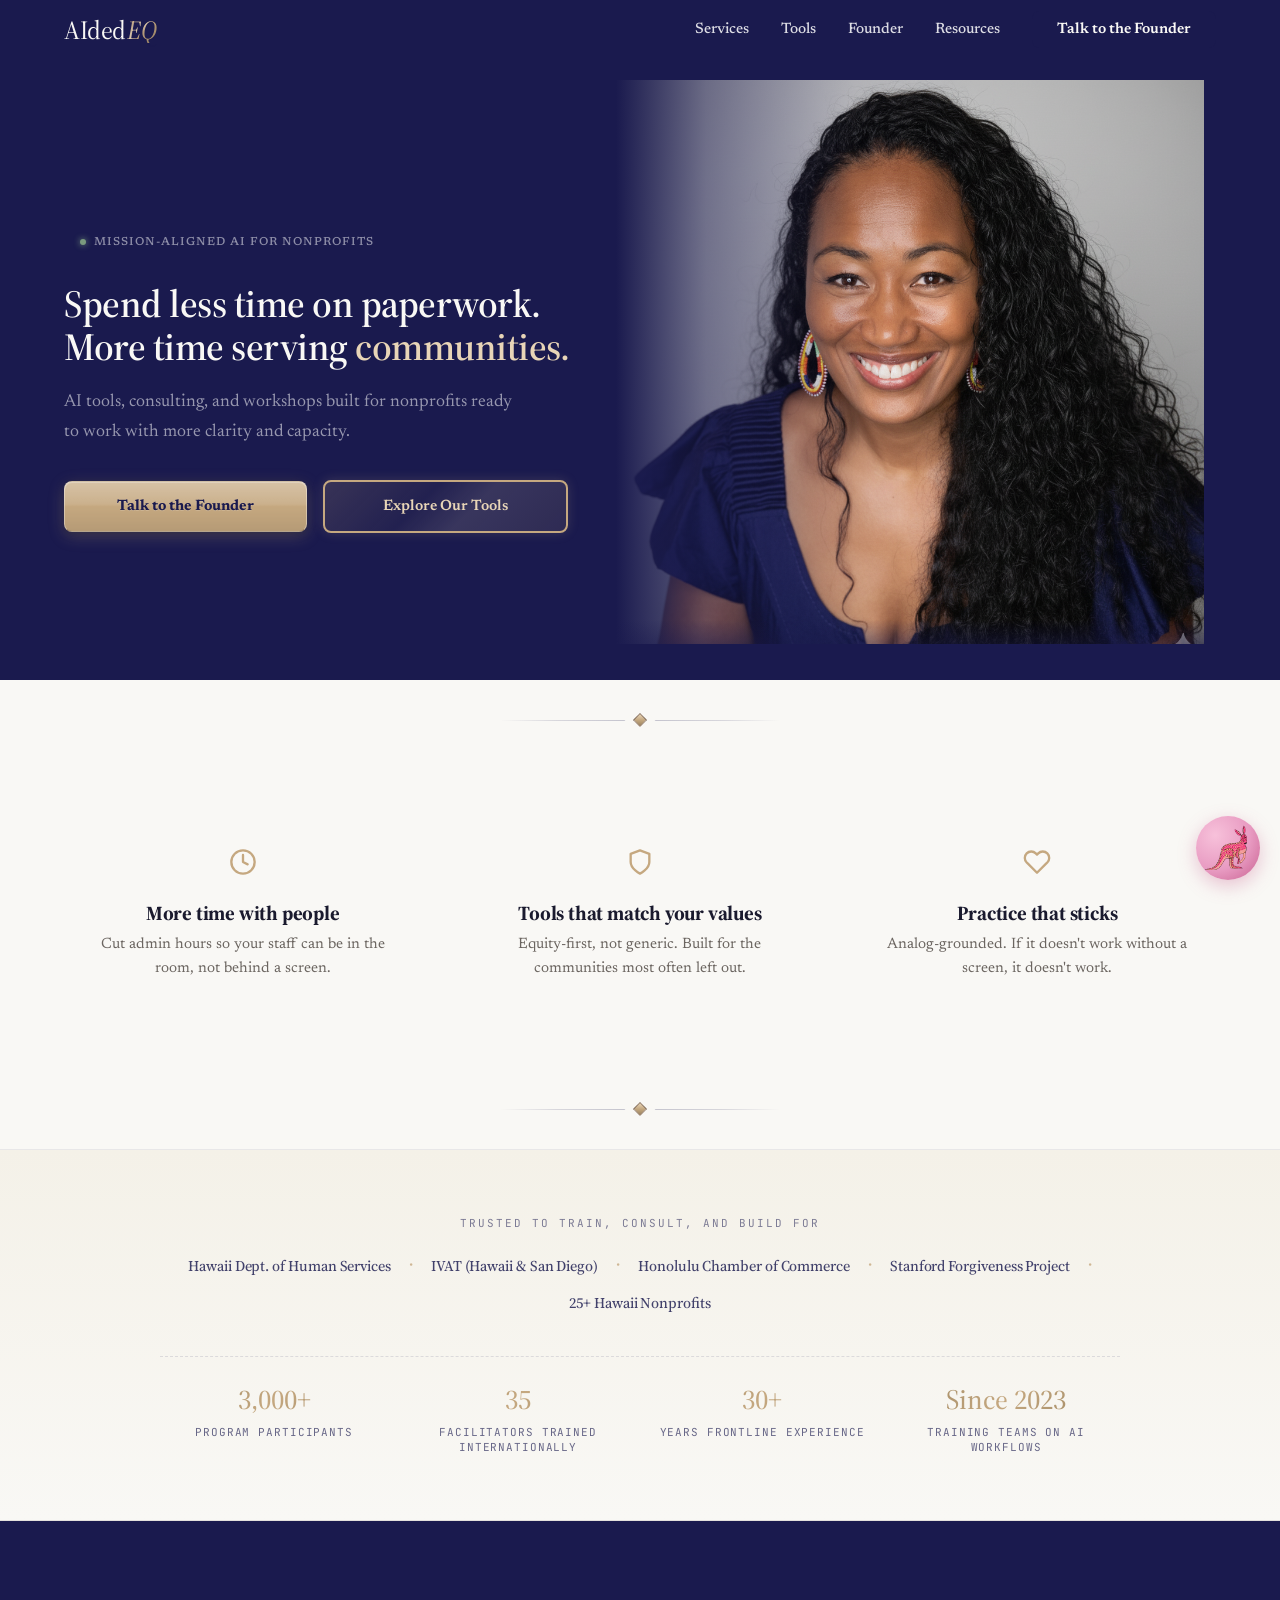
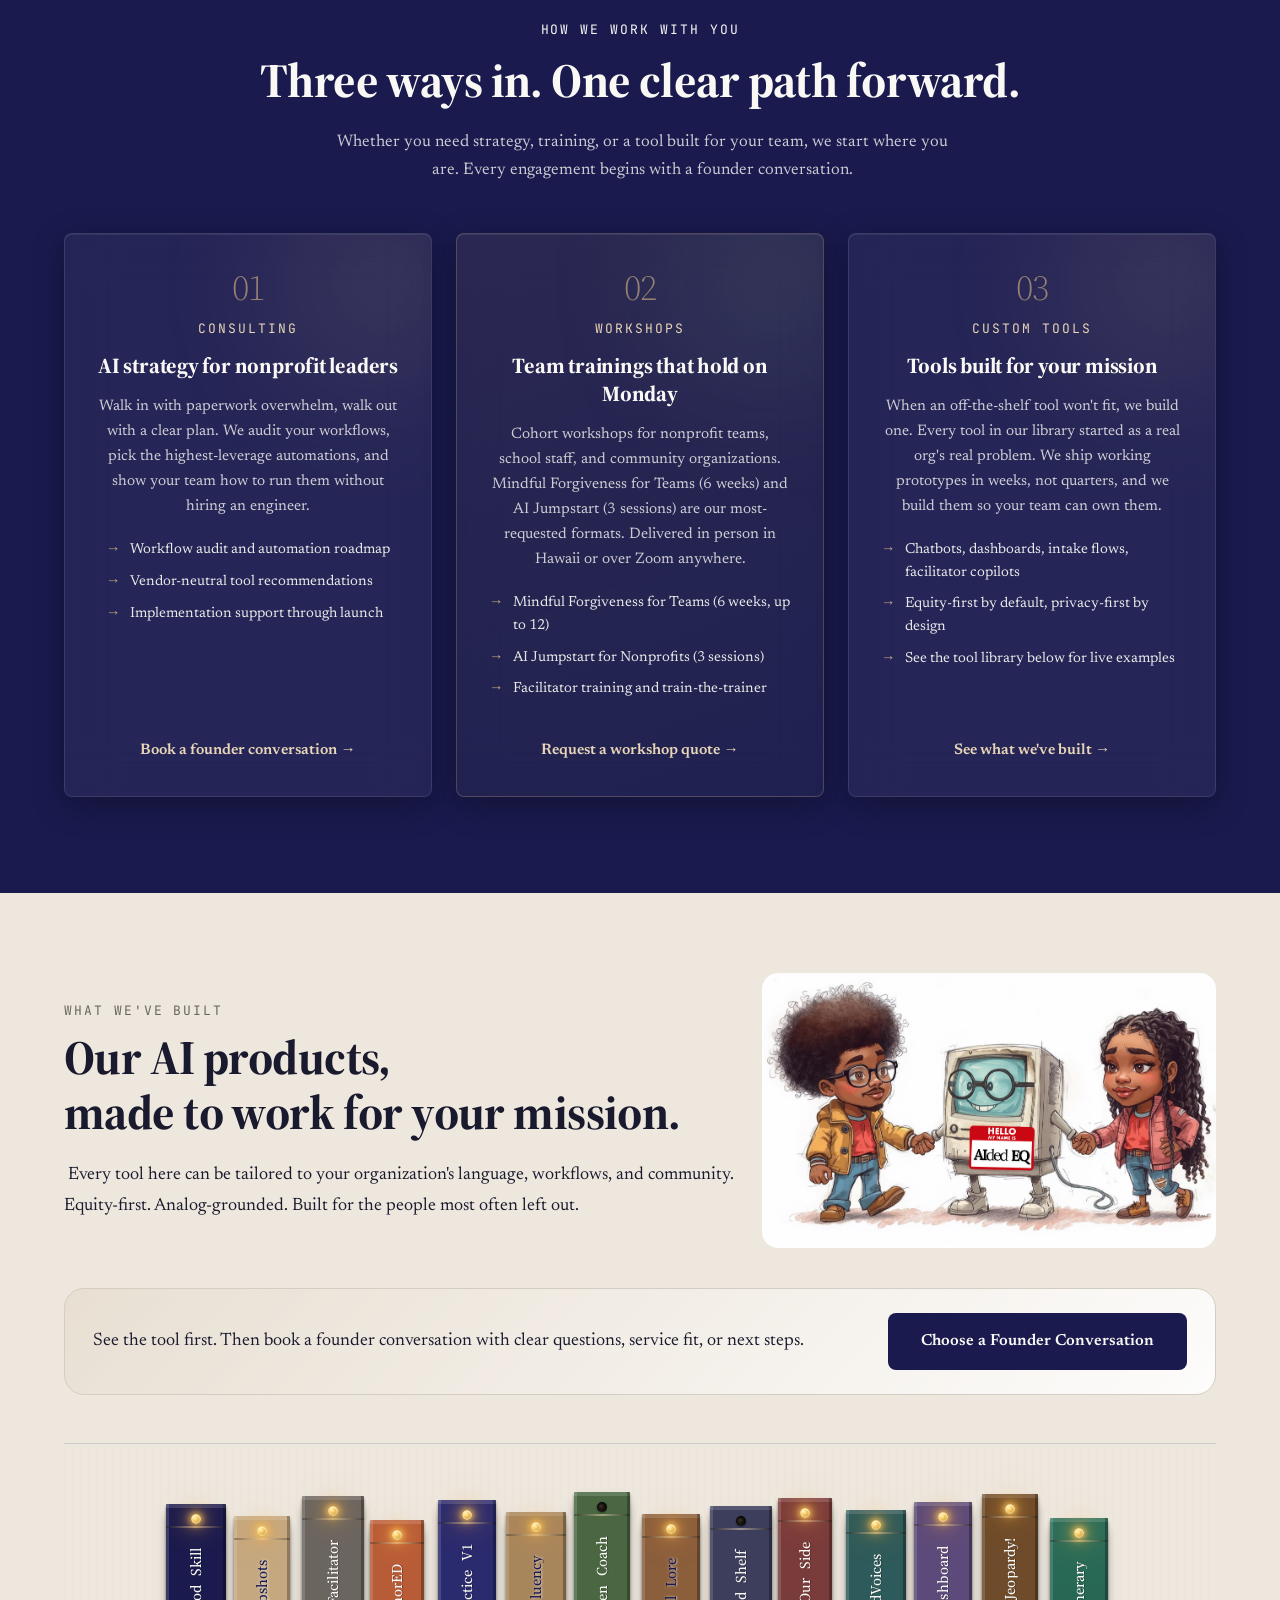
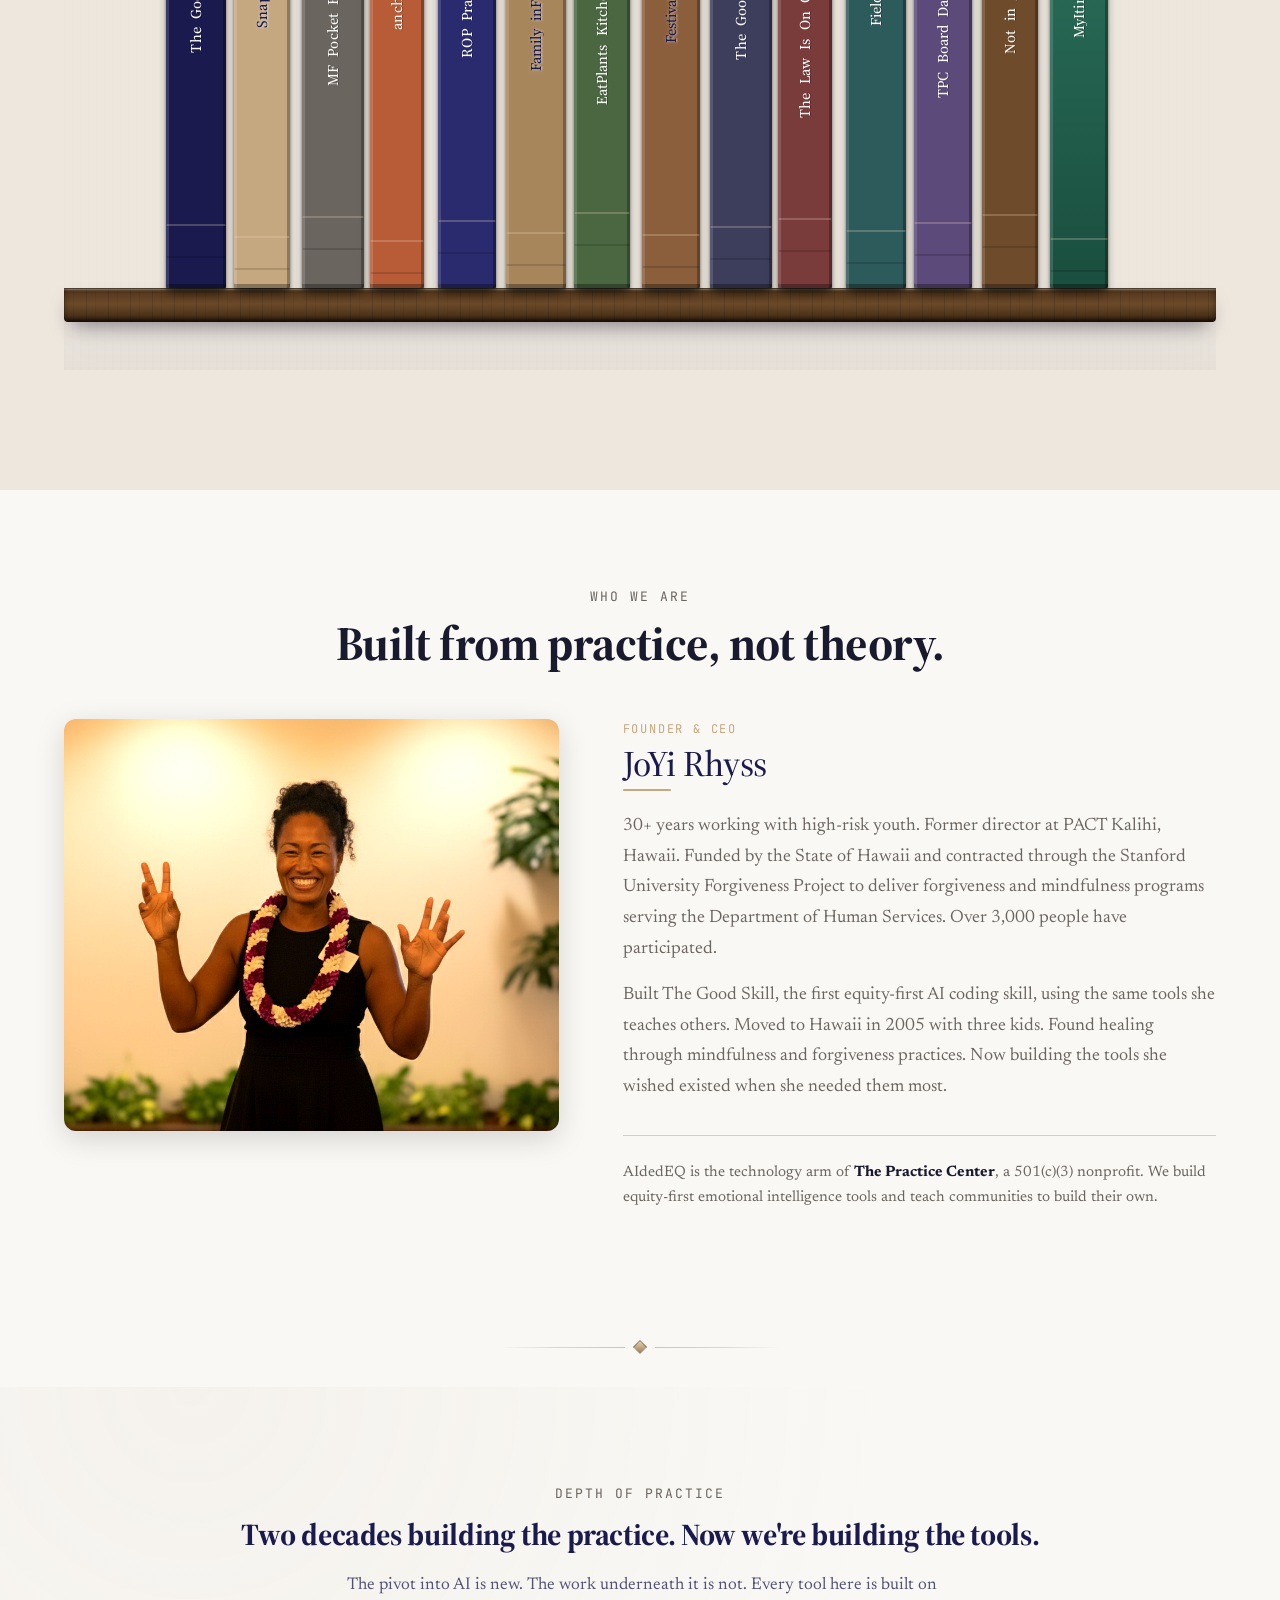
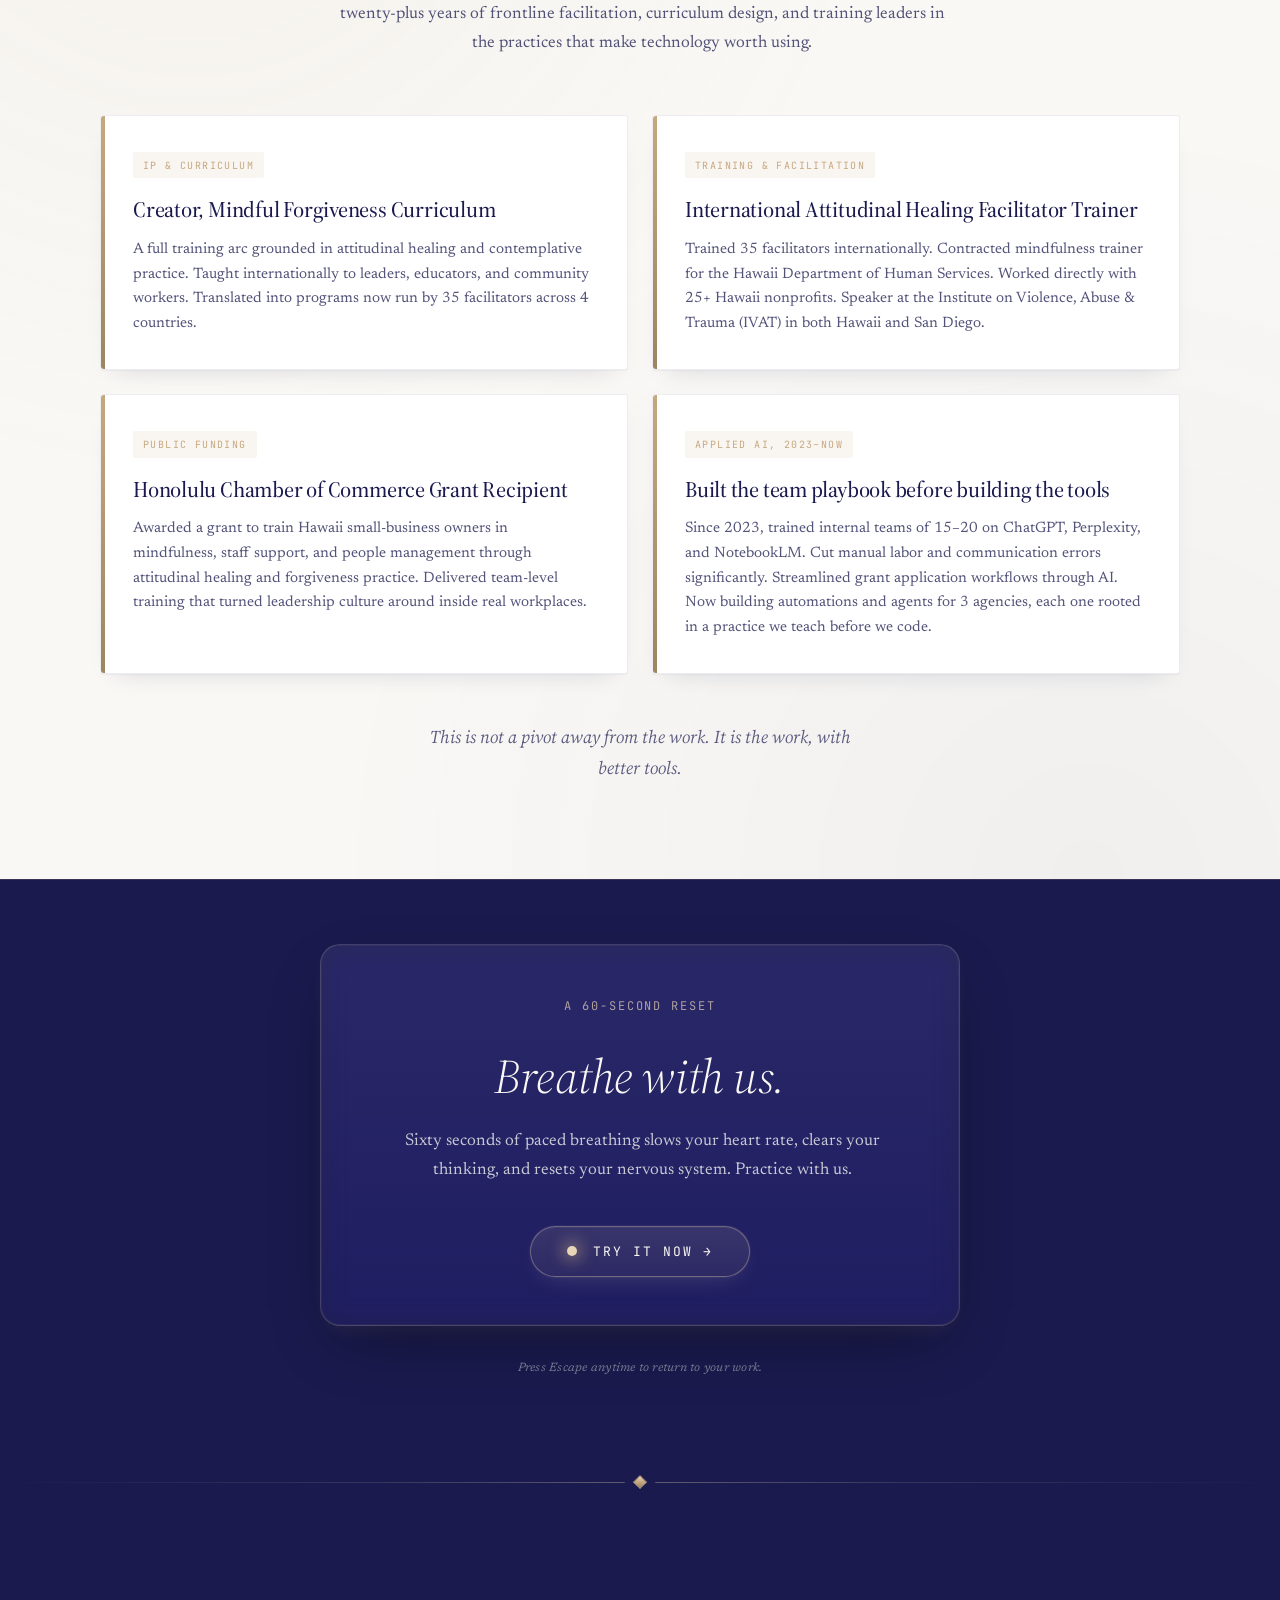
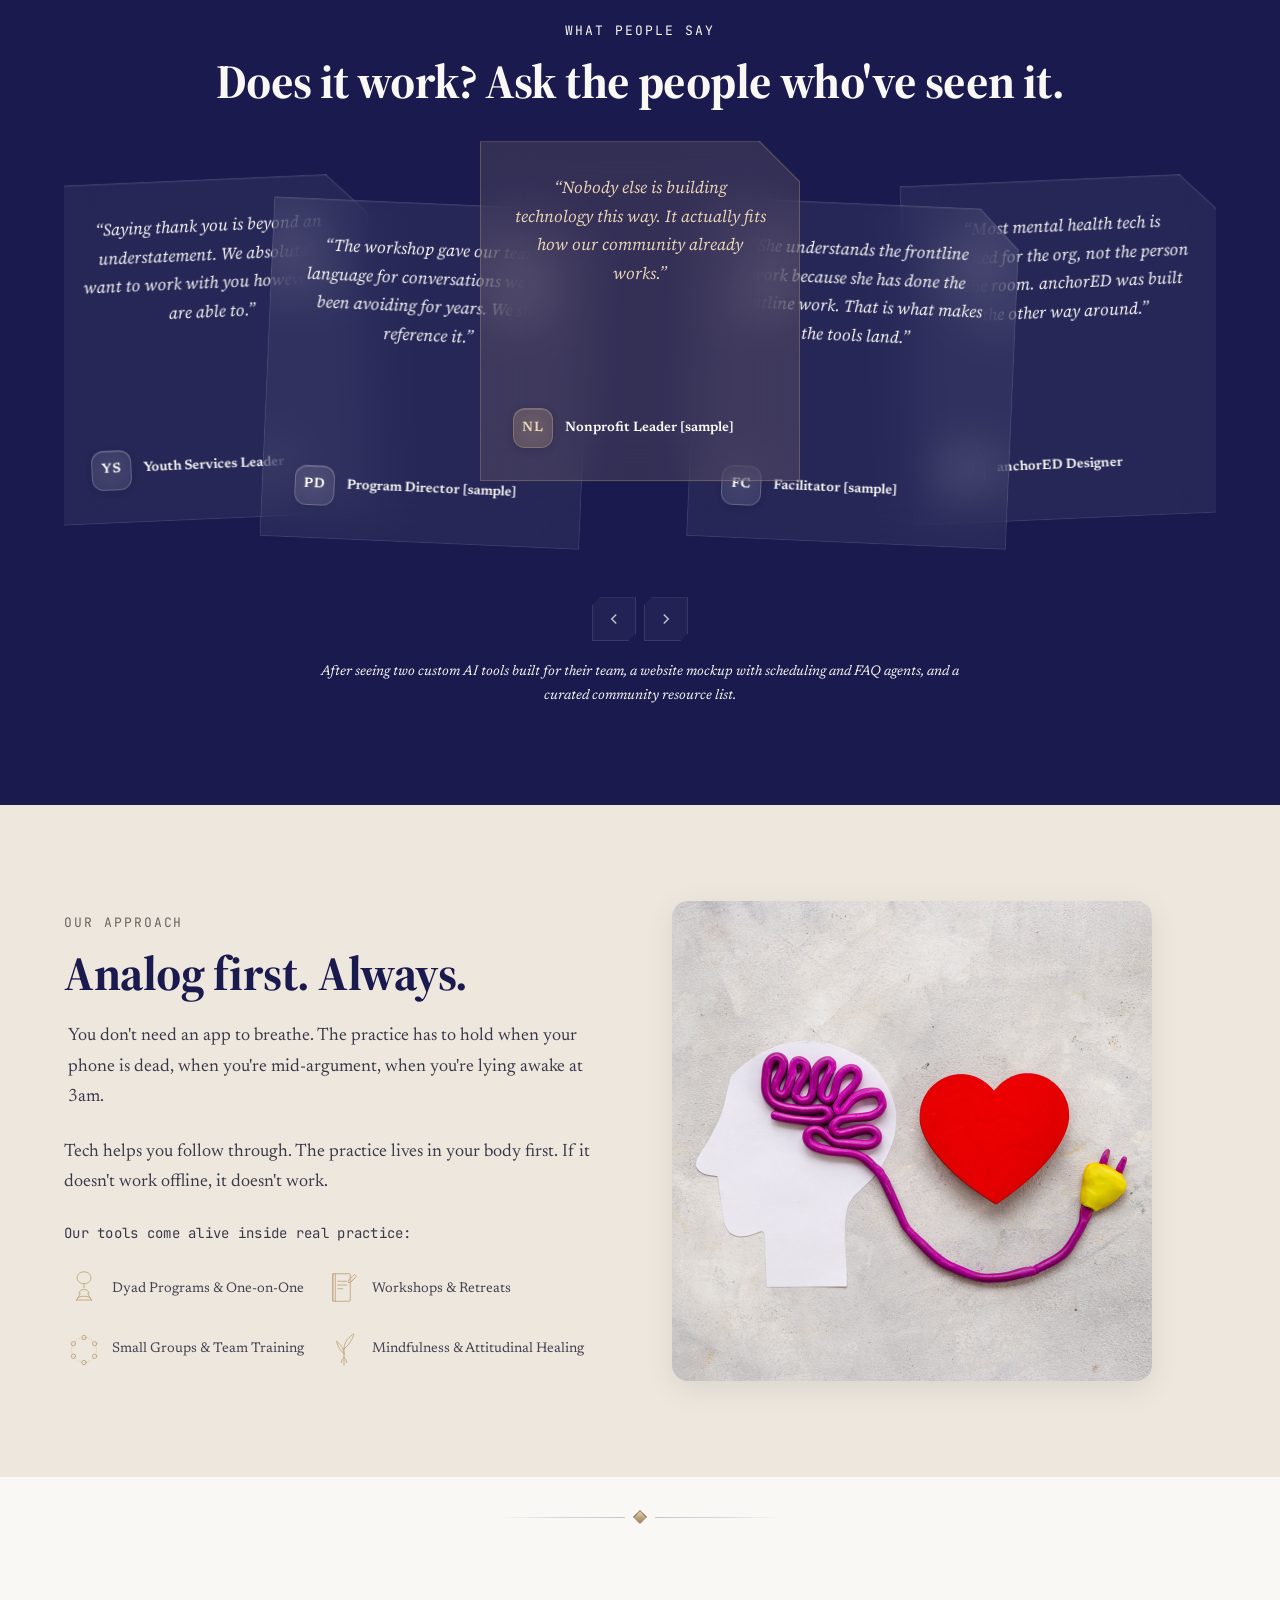
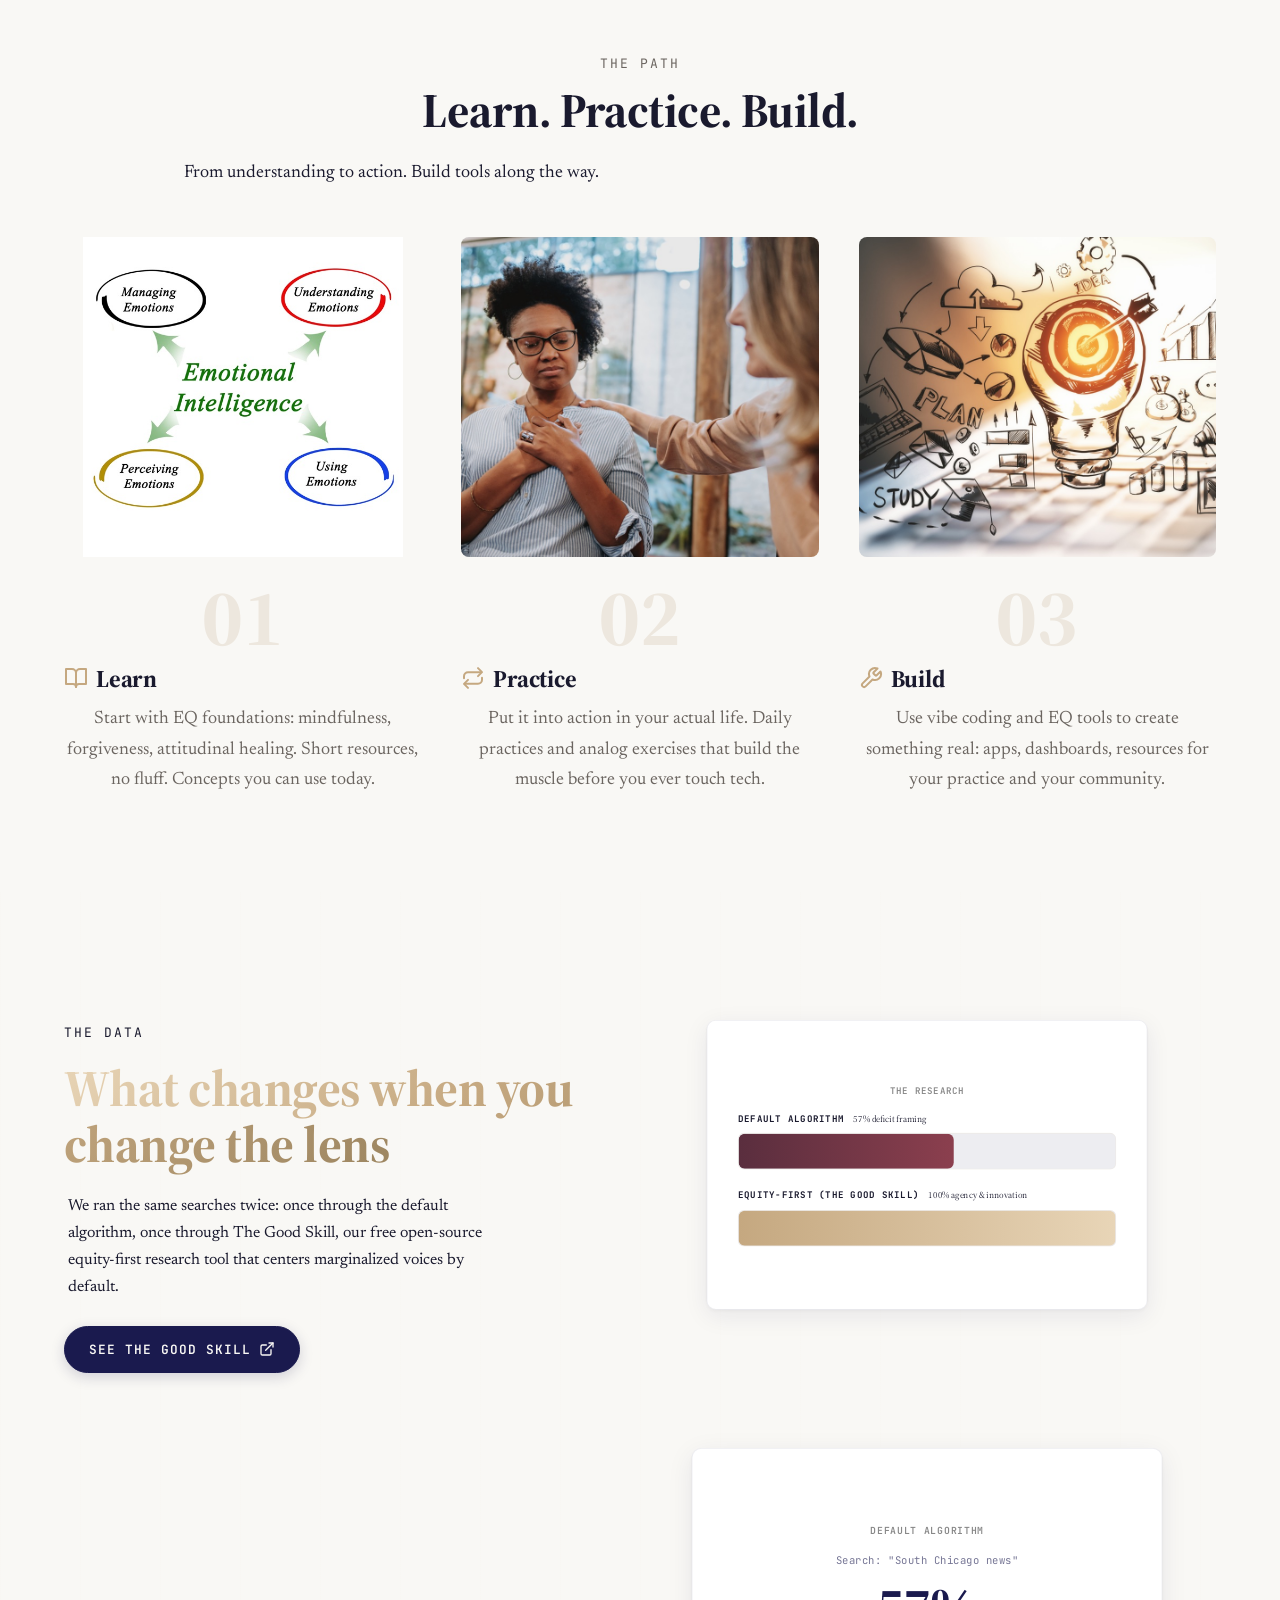
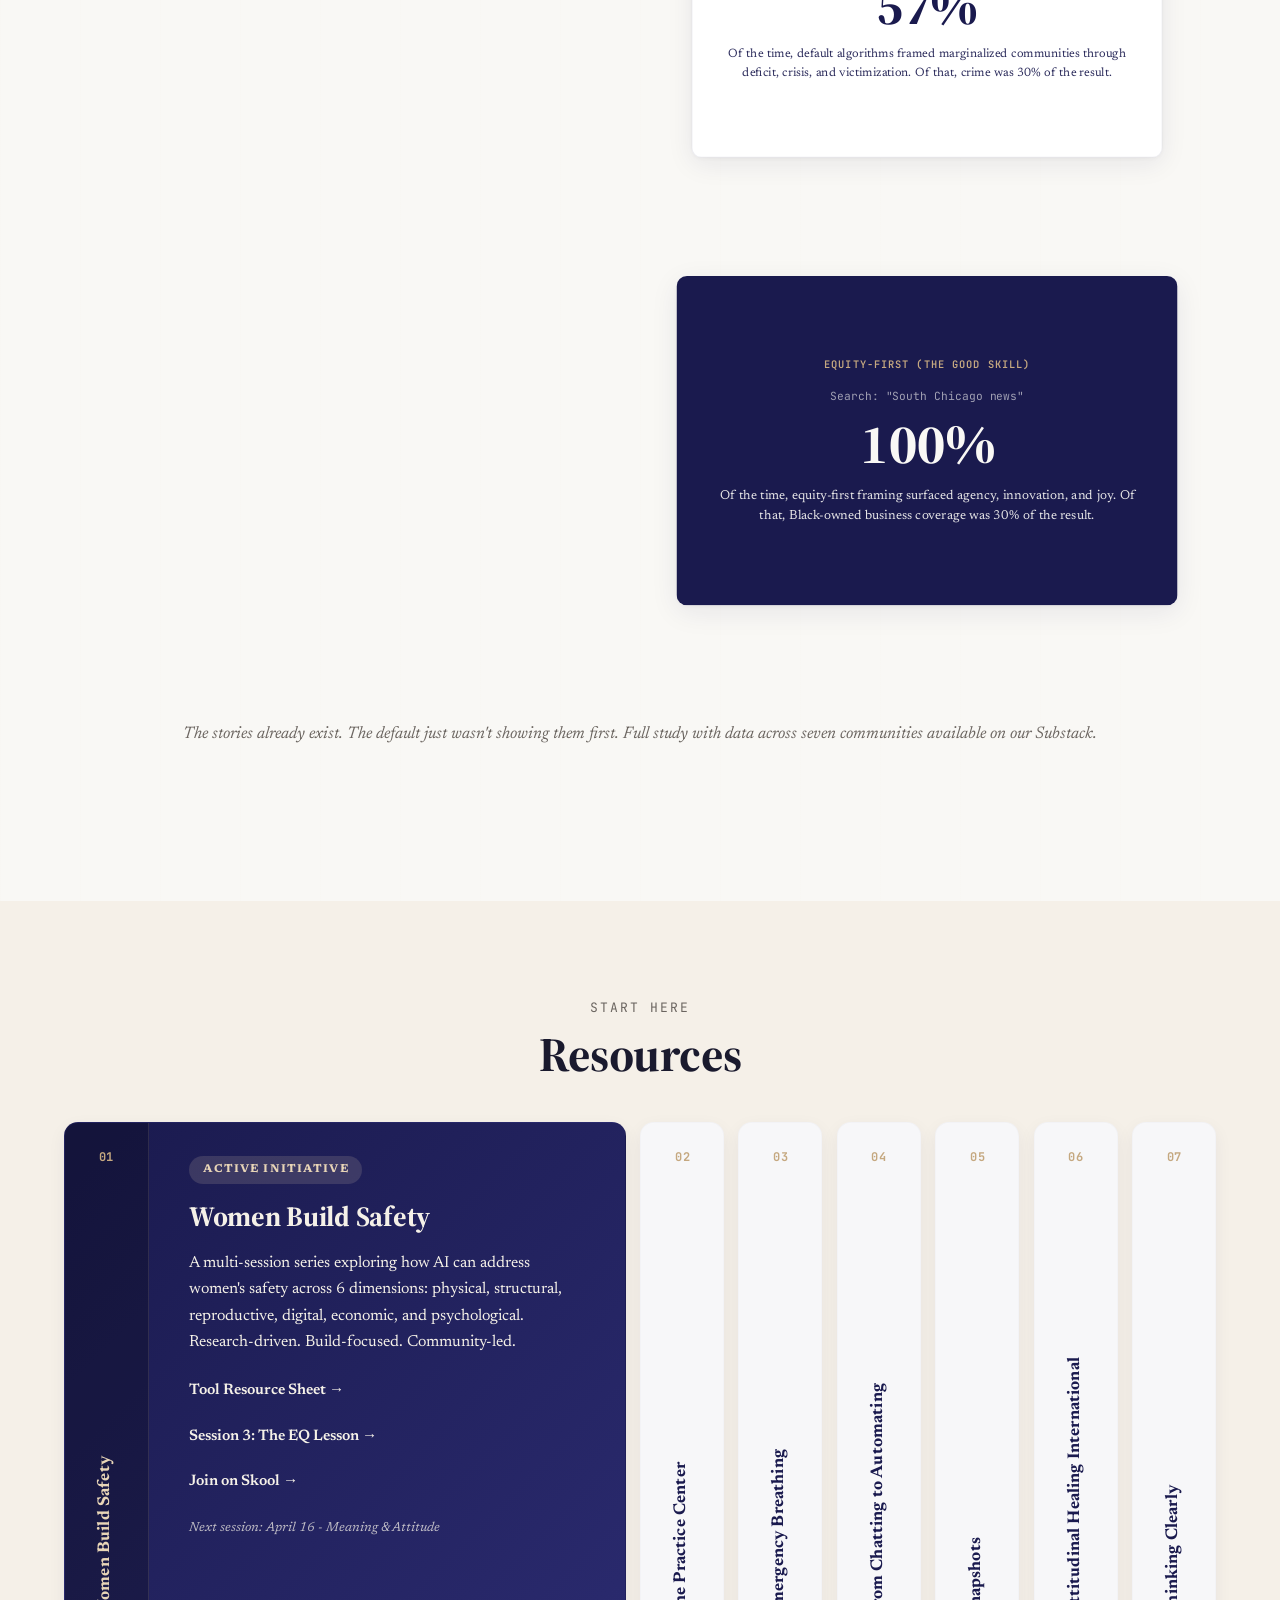
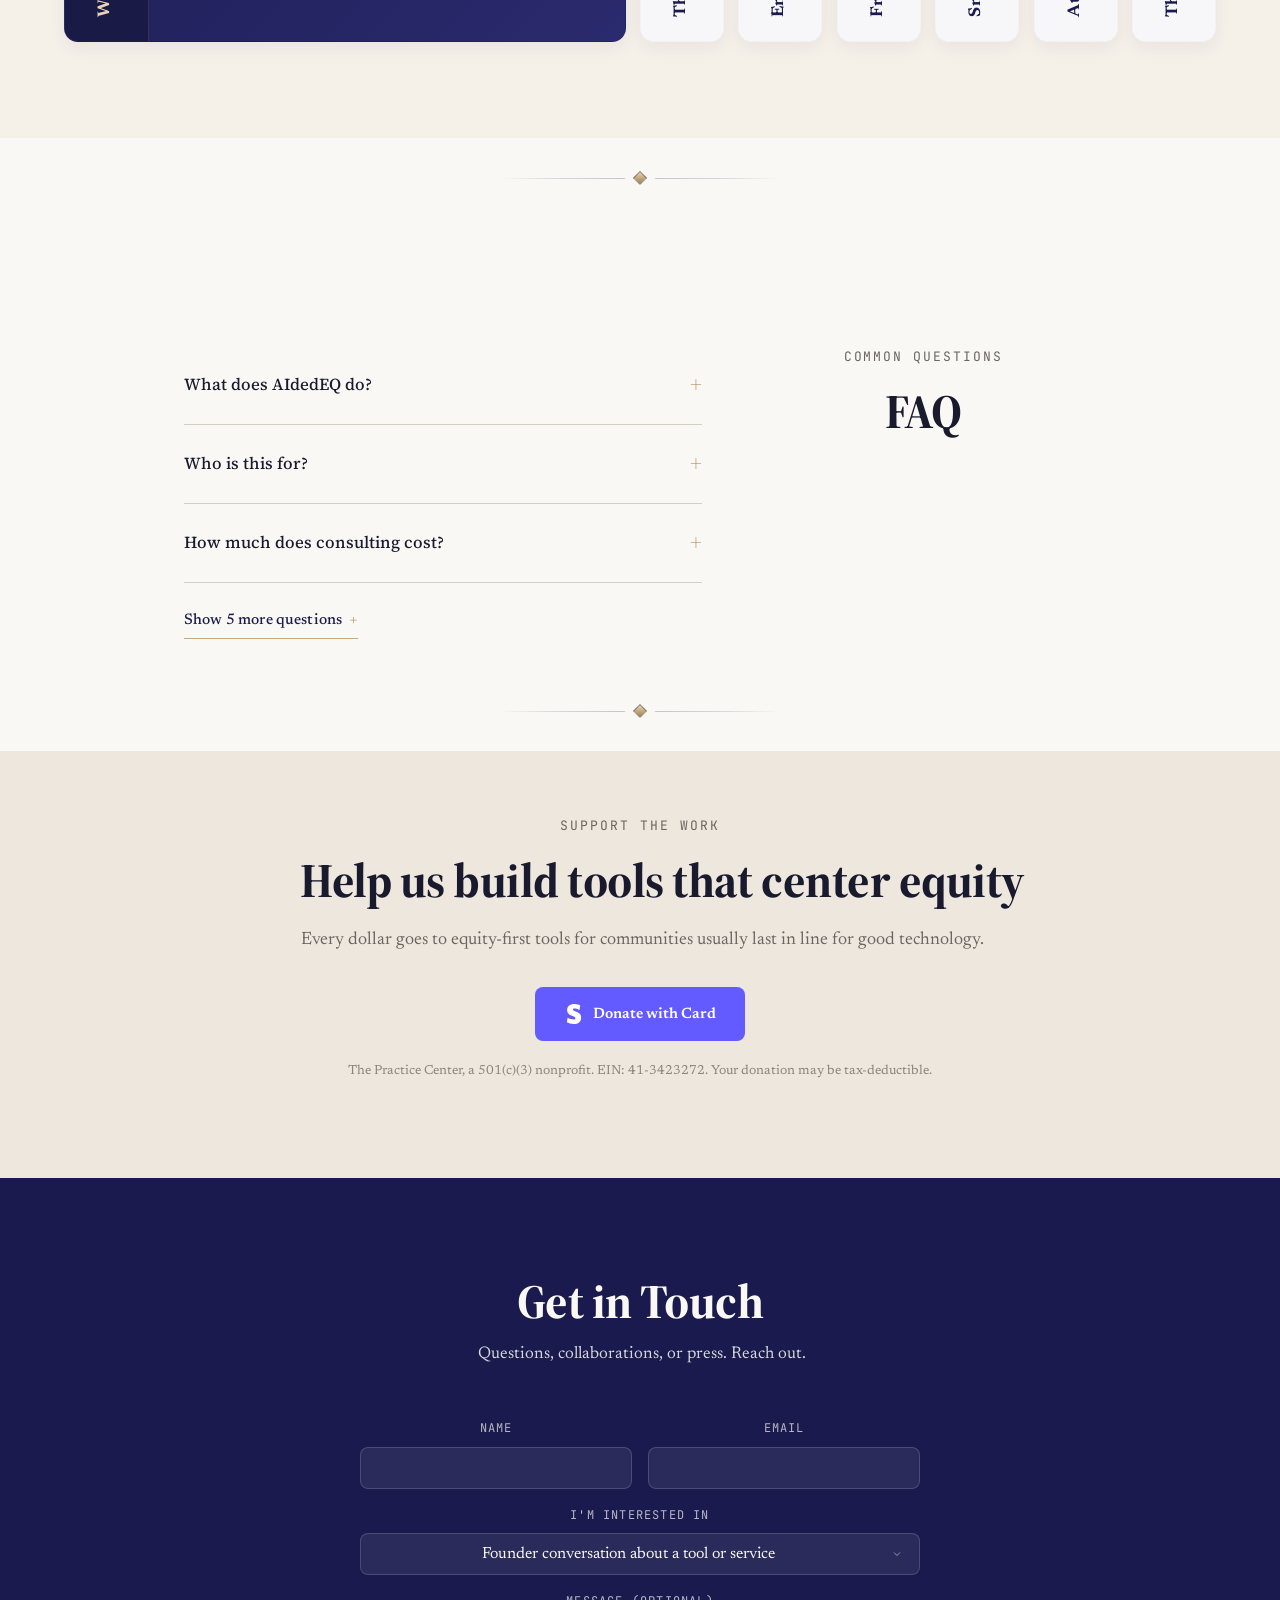
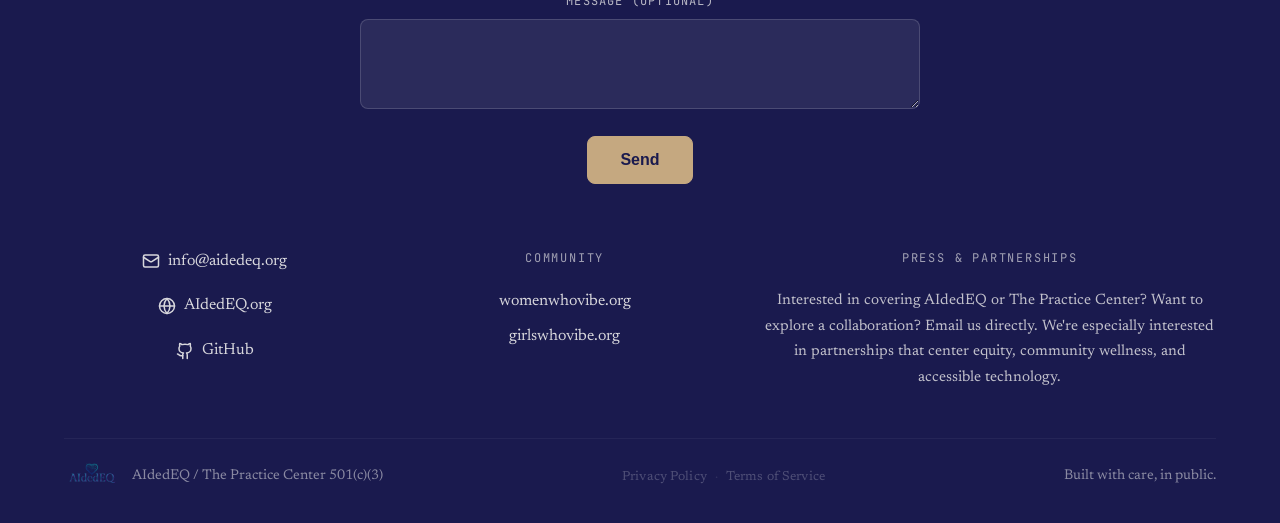
==== commit 1a3fbaf0: "Swap header font from Fraunces → Source Serif 4 sitewide - Updated --font-display token to 'Source S" ====
--- a/index.html
+++ b/index.html
@@ -270,8 +270,8 @@
   </script>
   <link rel="preconnect" href="https://fonts.googleapis.com">
   <link rel="preconnect" href="https://fonts.gstatic.com" crossorigin>
-  <link href="https://fonts.googleapis.com/css2?family=Fraunces:ital,opsz,wght,SOFT@0,9..144,300..500,20..100;1,9..144,300..500,20..100&family=Newsreader:ital,opsz,wght@0,6..72,300..700;1,6..72,300..700&family=JetBrains+Mono:wght@400;500&display=swap" rel="stylesheet" media="print" onload="this.media='all'">
-  <link rel="stylesheet" href="css/styles.css?v=51">
+  <link href="https://fonts.googleapis.com/css2?family=Newsreader:ital,opsz,wght@0,6..72,300..700;1,6..72,300..700&family=JetBrains+Mono:wght@400;500&family=Source+Serif+4:ital,opsz,wght@0,8..60,300..900;1,8..60,300..900&display=swap" rel="stylesheet" media="print" onload="this.media='all'">
+  <link rel="stylesheet" href="css/styles.css?v=56">
   <link rel="icon" href="images/logo-ae-light.png" type="image/png">
 </head>
 <body>
--- a/css/styles.css
+++ b/css/styles.css
@@ -21,7 +21,7 @@
   --border: #d4cdc3;
   --radius: 0.5rem;
   /* Type system — V2 editorial fonts mapped onto V1 token names */
-  --font-display: 'Fraunces', Georgia, 'Times New Roman', serif;
+  --font-display: 'Source Serif 4', Georgia, 'Times New Roman', serif;
   --font-body: 'Newsreader', Georgia, 'Times New Roman', serif;
   --font-serif: var(--font-display); /* V1 alias — many rules still read --font-serif */
   --font-mono: 'JetBrains Mono', 'Courier New', monospace;
@@ -7682,6 +7682,8 @@
 /* Hide the retired tilted card panel so only the pageflip book renders */
 .bsh-hover-panel { display: none !important; }
 
+/* (Source Serif 4 is now the site-wide --font-display token — scoped overrides removed) */
+
 /* Breath-invite button inside the Resources accordion uses a light/beige panel,
    so force dark text + dark border (the default cream was invisible). */
 .resource-accordion .breath-invite-btn,
